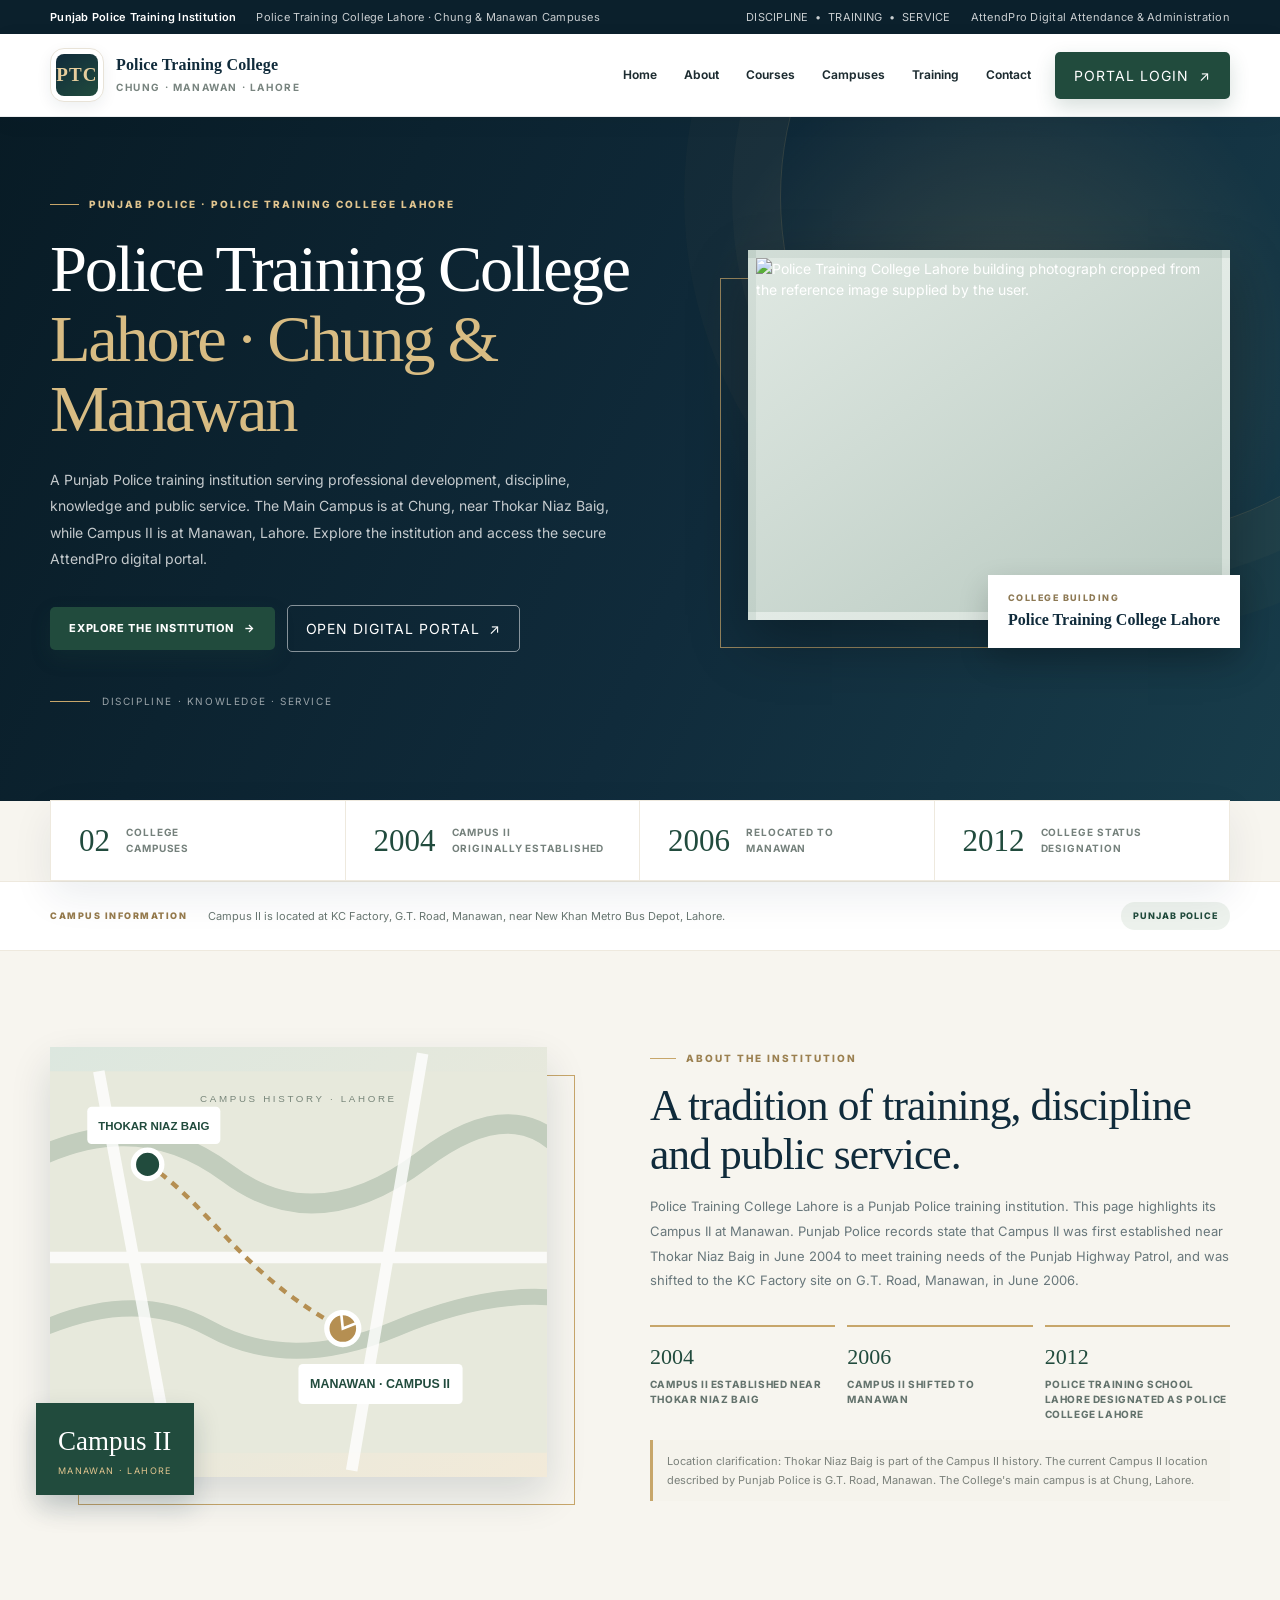
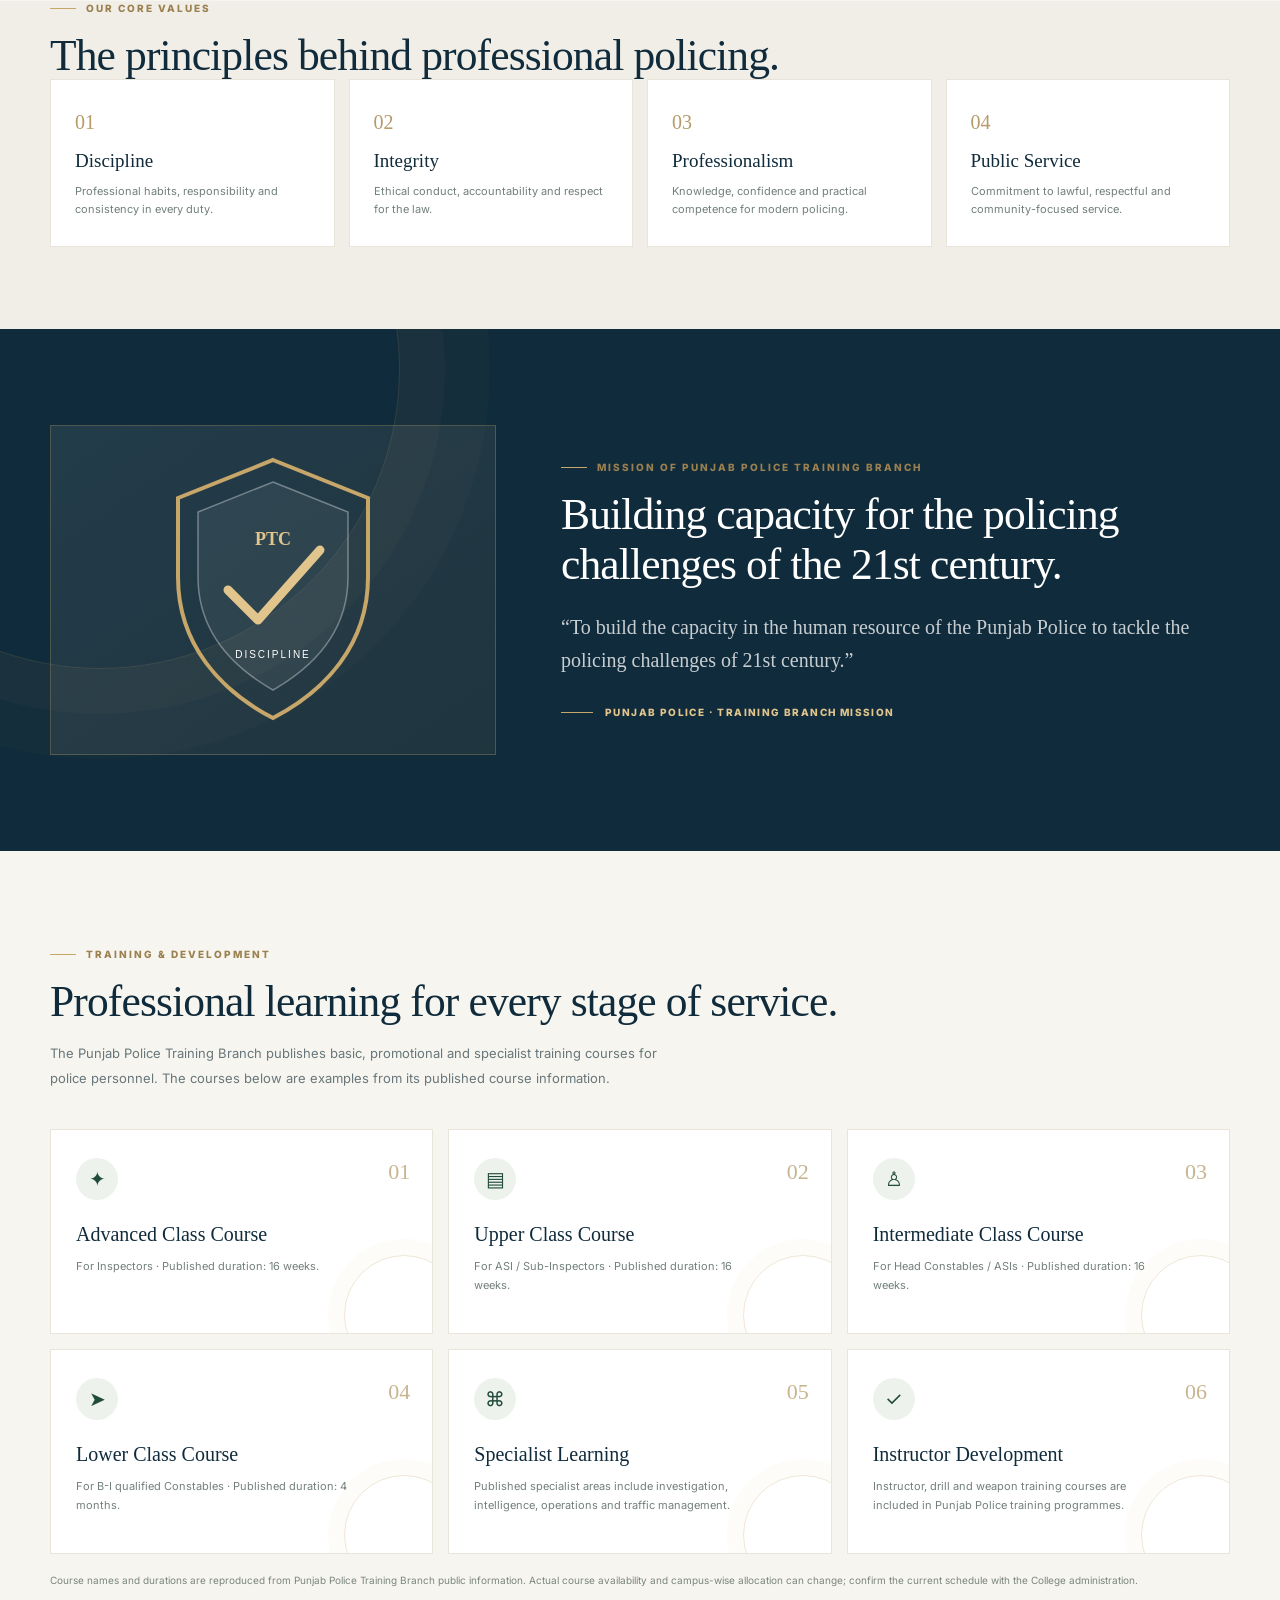
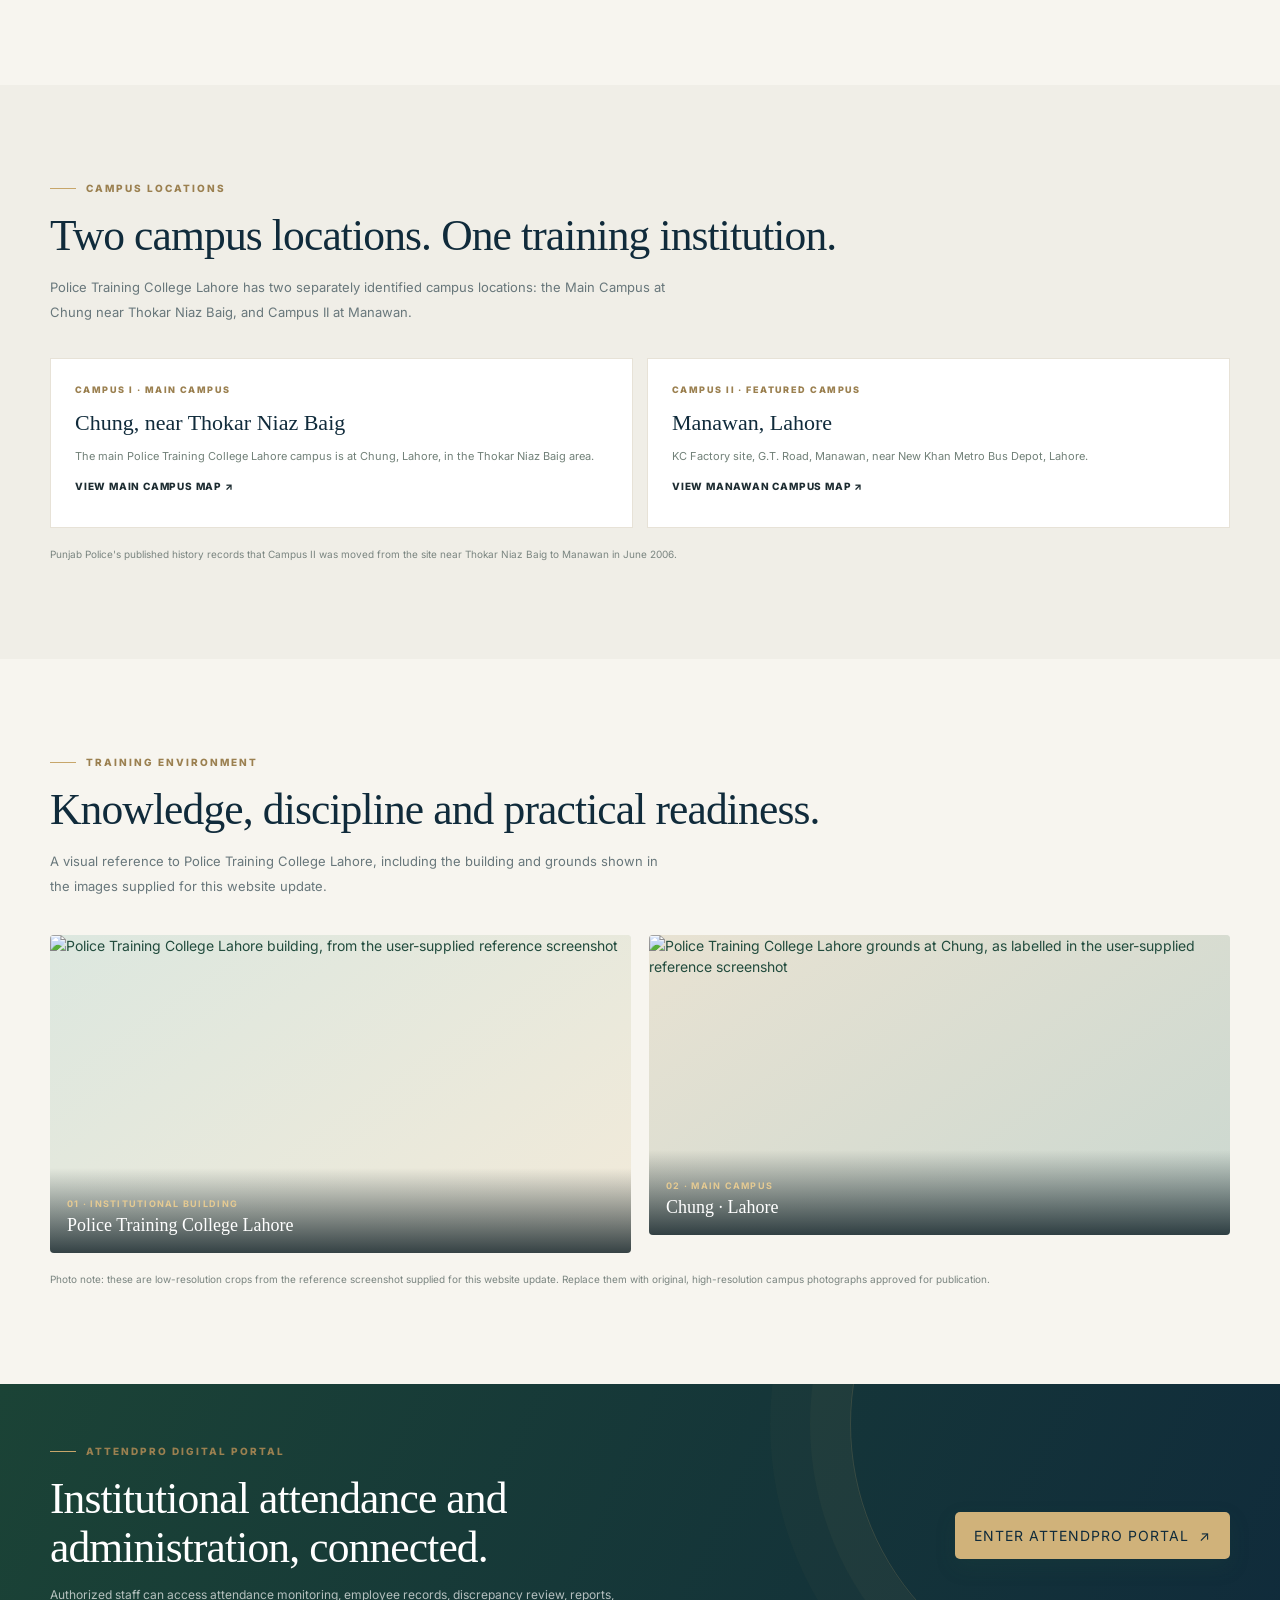
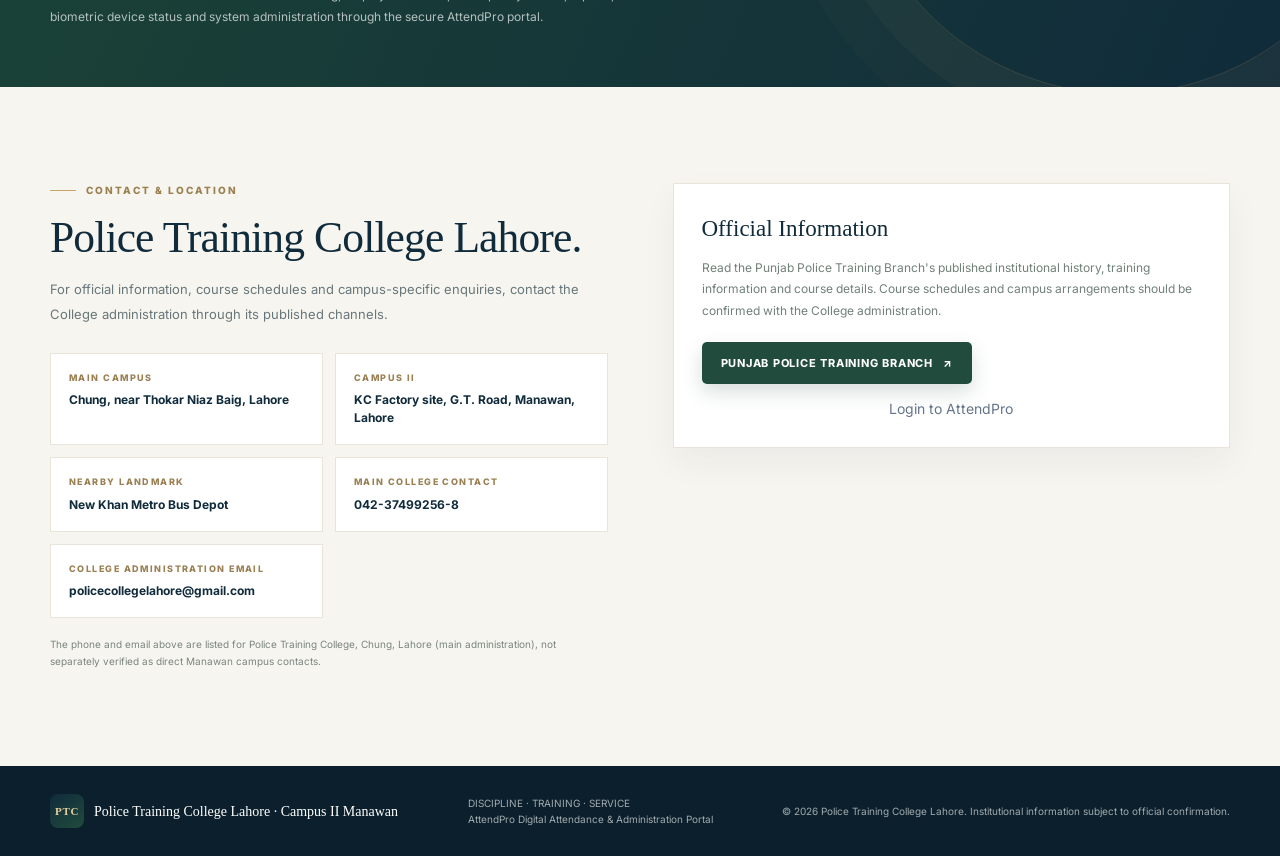
==== static/index.html @ eb98b315 "Update Police Training College Lahore landing page" ====
<!DOCTYPE html>
<html lang="en">
<head>
<meta charset="UTF-8">
<meta name="viewport" content="width=device-width,initial-scale=1">
<meta name="attendpro-build" content="2026-11-23-ptc-lahore-two-campus-user-photos-v2">
<meta name="description" content="Police Training College Lahore — Main Campus at Chung near Thokar Niaz Baig and Campus II at Manawan. Explore the institution and AttendPro digital attendance portal.">
<meta name="theme-color" content="#102b3b">
<meta property="og:title" content="Police Training College Lahore | AttendPro Digital Portal">
<meta property="og:description" content="Police Training College Lahore: Main Campus at Chung near Thokar Niaz Baig and Campus II at Manawan. Discipline, training and service.">
<meta property="og:type" content="website">
<title>Police Training College Lahore | AttendPro Digital Portal</title>
<link href="https://fonts.googleapis.com/css2?family=Inter:wght@400;500;600;700&display=swap" rel="stylesheet">
<style>
*,*::before,*::after{box-sizing:border-box;margin:0;padding:0}
:root{
--navy:#0f1629;--navy2:#1a2440;--navy3:#243058;
--blue:#2563eb;--blue-lt:#eff6ff;--blue-mid:#bfdbfe;
--teal:#0ea5e9;
--green:#10b981;--green-lt:#d1fae5;
--amber:#f59e0b;--amber-lt:#fef3c7;
--red:#ef4444;--red-lt:#fee2e2;
--purple:#8b5cf6;--purple-lt:#ede9fe;
--gray50:#f8f9fc;--gray100:#f1f5f9;--gray200:#e2e8f0;--gray300:#cbd5e1;
--gray500:#64748b;--gray700:#334155;--gray900:#0f172a;
--text:#1e293b;--text2:#64748b;--text3:#94a3b8;
--sidebar-w:240px;--topbar-h:60px;
--radius:8px;--radius-lg:12px;
--shadow:0 1px 3px rgba(0,0,0,.08),0 1px 2px rgba(0,0,0,.04);
--shadow-md:0 4px 12px rgba(0,0,0,.1);
}
body{font-family:'Inter',sans-serif;background:var(--gray50);color:var(--text);font-size:14px;line-height:1.5}
a{text-decoration:none;color:inherit}
button{cursor:pointer;font-family:inherit;font-size:14px}
/* LAYOUT */
.app{display:flex;min-height:100vh}
.sidebar{width:var(--sidebar-w);background:var(--navy);position:fixed;top:0;left:0;bottom:0;display:flex;flex-direction:column;z-index:100;overflow-y:auto;min-width:0;transition:width .16s ease,transform .16s ease}
.main{margin-left:var(--sidebar-w);width:calc(100% - var(--sidebar-w));min-width:0;flex:1;display:flex;flex-direction:column;min-height:100vh;transition:margin-left .16s ease,width .16s ease}
.topbar{height:var(--topbar-h);background:#fff;border-bottom:1px solid var(--gray200);display:flex;align-items:center;padding:0 24px;gap:16px;position:sticky;top:0;z-index:50}
.content{flex:1;padding:24px}
/* SIDEBAR */
.sb-brand{padding:20px 16px 12px;border-bottom:1px solid var(--navy3)}
.sb-brand .logo{display:flex;align-items:center;gap:10px}
.sb-logo-icon{width:36px;height:36px;background:var(--blue);border-radius:8px;display:flex;align-items:center;justify-content:center;font-size:18px;color:#fff;font-weight:700}
.sb-brand-name{color:#fff;font-weight:700;font-size:15px;line-height:1.2}
.sb-brand-sub{color:var(--gray300);font-size:11px;margin-top:2px}
.sb-datetime{padding:10px 16px;border-bottom:1px solid var(--navy3)}
.sb-time{color:#fff;font-size:20px;font-weight:600;letter-spacing:.5px}
.sb-date{color:var(--gray300);font-size:11px;margin-top:2px}
.sb-nav{padding:12px 8px;flex:1}
.sb-section{color:var(--gray500);font-size:10px;font-weight:600;padding:8px 8px 4px;text-transform:uppercase;letter-spacing:.08em}
.nav-item{display:flex;align-items:center;gap:10px;padding:9px 10px;border-radius:6px;color:rgba(255,255,255,.65);cursor:pointer;margin-bottom:1px;transition:background .15s,color .15s;font-size:13px;font-weight:500}
.nav-item:hover{background:var(--navy2);color:#fff}
.nav-item.active{background:var(--blue);color:#fff}
.nav-item .ni{width:18px;height:18px;flex-shrink:0;opacity:.8}
.nav-item.active .ni{opacity:1}
.sb-bottom{padding:12px 16px;border-top:1px solid var(--navy3)}
.sb-user{display:flex;align-items:center;gap:10px;cursor:pointer;padding:8px;border-radius:6px}
.sb-user:hover{background:var(--navy2)}
.avatar{width:32px;height:32px;border-radius:50%;background:var(--blue);display:flex;align-items:center;justify-content:center;color:#fff;font-size:13px;font-weight:600;flex-shrink:0}
.sb-user-info{flex:1;min-width:0}
.sb-user-name{color:#fff;font-size:13px;font-weight:500;white-space:nowrap;overflow:hidden;text-overflow:ellipsis}
.sb-user-role{color:var(--gray300);font-size:11px}
/* TOPBAR */
.demo-badge{background:#fef9c3;border:1px solid #fde68a;color:#92400e;font-size:11px;font-weight:600;padding:3px 10px;border-radius:20px;white-space:nowrap}
.tb-search{flex:1;max-width:320px;position:relative}
.tb-search input{width:100%;padding:7px 12px 7px 34px;border:1px solid var(--gray200);border-radius:6px;font-size:13px;font-family:inherit;color:var(--text);background:var(--gray50)}
.tb-search input:focus{outline:none;border-color:var(--blue)}
.tb-search .si{position:absolute;left:10px;top:50%;transform:translateY(-50%);color:var(--text3)}
.tb-actions{display:flex;align-items:center;gap:8px;margin-left:auto}
.icon-btn{width:36px;height:36px;border:1px solid var(--gray200);border-radius:6px;background:#fff;display:flex;align-items:center;justify-content:center;color:var(--gray500);cursor:pointer;position:relative}
.icon-btn:hover{background:var(--gray50);border-color:var(--gray300)}
.notif-dot{position:absolute;top:6px;right:6px;width:8px;height:8px;background:var(--red);border-radius:50%;border:2px solid #fff}
.tb-avatar{width:36px;height:36px;border-radius:50%;background:var(--blue);display:flex;align-items:center;justify-content:center;color:#fff;font-size:14px;font-weight:600;cursor:pointer}
/* PAGE HEADER */
.page-hdr{margin-bottom:20px}
.page-title{font-size:20px;font-weight:700;color:var(--gray900)}
.page-sub{color:var(--text2);font-size:13px;margin-top:2px}
/* KPI CARDS */
.kpi-grid{display:grid;grid-template-columns:repeat(4,1fr);gap:14px;margin-bottom:20px}
.kpi-card{background:#fff;border:1px solid var(--gray200);border-radius:var(--radius-lg);padding:16px;cursor:pointer;transition:box-shadow .15s}
.kpi-card:hover{box-shadow:var(--shadow-md)}
.kpi-top{display:flex;justify-content:space-between;align-items:center;margin-bottom:10px}
.kpi-label{font-size:12px;font-weight:500;color:var(--text2)}
.kpi-icon{width:32px;height:32px;border-radius:8px;display:flex;align-items:center;justify-content:center;font-size:16px}
.kpi-value{font-size:26px;font-weight:700;color:var(--gray900);line-height:1}
.kpi-sub{font-size:11px;color:var(--text3);margin-top:4px}
.kpi-blue .kpi-icon{background:var(--blue-lt);color:var(--blue)}
.kpi-green .kpi-icon{background:var(--green-lt);color:var(--green)}
.kpi-red .kpi-icon{background:var(--red-lt);color:var(--red)}
.kpi-amber .kpi-icon{background:var(--amber-lt);color:var(--amber)}
.kpi-purple .kpi-icon{background:var(--purple-lt);color:var(--purple)}
/* GRID LAYOUTS */
.grid2{display:grid;grid-template-columns:1fr 1fr;gap:14px;margin-bottom:14px}
.grid3{display:grid;grid-template-columns:2fr 1fr;gap:14px;margin-bottom:14px}
/* CARD */
.card{background:#fff;border:1px solid var(--gray200);border-radius:var(--radius-lg);padding:18px}
.card-hdr{display:flex;justify-content:space-between;align-items:center;margin-bottom:14px}
.card-title{font-size:14px;font-weight:600;color:var(--gray900)}
.card-action{font-size:12px;color:var(--blue);cursor:pointer;font-weight:500}
/* TABLE */
.tbl-wrap{overflow-x:auto}
table{width:100%;border-collapse:collapse}
th{text-align:left;font-size:11px;font-weight:600;color:var(--text2);text-transform:uppercase;letter-spacing:.05em;padding:8px 12px;border-bottom:1px solid var(--gray200);background:var(--gray50);white-space:nowrap;cursor:pointer;user-select:none}
th:hover{background:var(--gray100)}
td{padding:10px 12px;border-bottom:1px solid var(--gray100);color:var(--text);font-size:13px;white-space:nowrap}
tr:last-child td{border-bottom:none}
tr:hover td{background:var(--gray50)}
/* BADGES */
.badge{display:inline-flex;align-items:center;padding:3px 8px;border-radius:20px;font-size:11px;font-weight:600;white-space:nowrap}
.b-green{background:var(--green-lt);color:#065f46}
.b-red{background:var(--red-lt);color:#991b1b}
.b-amber{background:var(--amber-lt);color:#92400e}
.b-purple{background:var(--purple-lt);color:#5b21b6}
.b-blue{background:var(--blue-lt);color:#1d4ed8}
.b-gray{background:var(--gray100);color:var(--gray700)}
/* INITIALS AVATAR */
.emp-av{width:30px;height:30px;border-radius:50%;display:flex;align-items:center;justify-content:center;font-size:11px;font-weight:700;color:#fff;flex-shrink:0}
/* FILTERS BAR */
.filters{display:flex;gap:8px;flex-wrap:wrap;margin-bottom:14px;align-items:center}
.f-input{padding:7px 11px;border:1px solid var(--gray200);border-radius:6px;font-size:13px;font-family:inherit;background:#fff;color:var(--text)}
.f-input:focus{outline:none;border-color:var(--blue)}
.btn{padding:7px 14px;border-radius:6px;font-size:13px;font-weight:500;border:none;display:inline-flex;align-items:center;gap:6px;cursor:pointer;transition:background .15s}
.btn-primary{background:var(--blue);color:#fff}
.btn-primary:hover{background:#1d4ed8}
.btn-outline{background:#fff;color:var(--text);border:1px solid var(--gray200)}
.btn-outline:hover{background:var(--gray50)}
.btn-sm{padding:5px 10px;font-size:12px}
.btn-red{background:var(--red-lt);color:var(--red);border:none}
.btn-green{background:var(--green-lt);color:var(--green);border:none}
/* PAGINATION */
.pagination{display:flex;align-items:center;justify-content:space-between;padding:12px 0 0;color:var(--text2);font-size:13px}
.pg-btns{display:flex;gap:4px}
.pg-btn{width:30px;height:30px;border:1px solid var(--gray200);border-radius:5px;background:#fff;font-size:13px;display:flex;align-items:center;justify-content:center;cursor:pointer;color:var(--text)}
.pg-btn:hover{background:var(--gray50)}
.pg-btn.active{background:var(--blue);color:#fff;border-color:var(--blue)}
/* CHARTS */
.chart-bars{display:flex;align-items:flex-end;gap:8px;height:120px;padding-bottom:24px;position:relative}
.bar-col{display:flex;flex-direction:column;align-items:center;gap:4px;flex:1}
.bar{border-radius:4px 4px 0 0;width:100%;min-height:4px;transition:opacity .2s}
.bar:hover{opacity:.8}
.bar-label{font-size:10px;color:var(--text2);margin-top:4px;white-space:nowrap}
.bar-val{font-size:10px;font-weight:600;color:var(--text)}
.donut-wrap{display:flex;align-items:center;gap:20px}
.donut-legend{display:flex;flex-direction:column;gap:8px}
.legend-item{display:flex;align-items:center;gap:8px;font-size:12px}
.legend-dot{width:10px;height:10px;border-radius:50%;flex-shrink:0}
.legend-pct{font-weight:600;margin-left:auto;min-width:32px;text-align:right}
/* MODAL */
.modal-overlay{position:fixed;inset:0;background:rgba(15,22,41,.5);z-index:200;display:none;align-items:center;justify-content:center}
.modal-overlay.open{display:flex}
.modal{background:#fff;border-radius:var(--radius-lg);width:520px;max-width:96vw;max-height:90vh;overflow-y:auto;box-shadow:0 20px 60px rgba(0,0,0,.2)}
.modal-hdr{padding:18px 20px;border-bottom:1px solid var(--gray200);display:flex;justify-content:space-between;align-items:center}
.modal-body{padding:20px}
.modal-title{font-size:16px;font-weight:700}
.close-btn{background:none;border:none;font-size:20px;color:var(--text2);cursor:pointer;line-height:1}
/* DETAIL ROWS */
.detail-row{display:flex;border-bottom:1px solid var(--gray100);padding:10px 0}
.detail-row:last-child{border-bottom:none}
.detail-label{width:140px;font-size:12px;color:var(--text2);font-weight:500;flex-shrink:0}
.detail-val{font-size:13px;color:var(--text);font-weight:500}
/* SCREEN */
.screen{display:none}
.screen.active{display:block}
/* DEVICE */
.device-card{background:var(--navy);border-radius:var(--radius-lg);padding:24px;color:#fff;display:flex;align-items:center;gap:20px;margin-bottom:20px}
.device-icon{font-size:48px}
.device-info{flex:1}
.device-name{font-size:18px;font-weight:700}
.device-model{color:var(--gray300);font-size:13px;margin-top:2px}
.status-dot{display:inline-flex;align-items:center;gap:6px;padding:4px 10px;border-radius:20px;font-size:12px;font-weight:600;background:rgba(239,68,68,.2);color:#fca5a5}
.status-pending{background:rgba(245,158,11,.2);color:#fcd34d}
.metric-row{display:grid;grid-template-columns:repeat(3,1fr);gap:12px;margin-bottom:20px}
.metric-box{background:#fff;border:1px solid var(--gray200);border-radius:var(--radius);padding:14px;text-align:center}
.metric-val{font-size:22px;font-weight:700;color:var(--gray900)}
.metric-lbl{font-size:11px;color:var(--text2);margin-top:2px}
/* SETTINGS */
.settings-grid{display:grid;grid-template-columns:220px 1fr;gap:20px}
.settings-nav{background:#fff;border:1px solid var(--gray200);border-radius:var(--radius-lg);padding:8px;height:fit-content}
.s-nav-item{padding:8px 12px;border-radius:6px;cursor:pointer;font-size:13px;font-weight:500;color:var(--text2)}
.s-nav-item:hover,.s-nav-item.active{background:var(--blue-lt);color:var(--blue)}
.form-group{margin-bottom:16px}
.form-label{font-size:12px;font-weight:600;color:var(--gray700);margin-bottom:5px;display:block}
.form-input{width:100%;padding:8px 12px;border:1px solid var(--gray200);border-radius:6px;font-size:14px;font-family:inherit;color:var(--text)}
.form-input:focus{outline:none;border-color:var(--blue)}
/* LEAVE */
.leave-tabs{display:flex;gap:0;border-bottom:1px solid var(--gray200);margin-bottom:16px}
.l-tab{padding:10px 20px;font-size:13px;font-weight:500;color:var(--text2);cursor:pointer;border-bottom:2px solid transparent;margin-bottom:-1px}
.l-tab.active{color:var(--blue);border-color:var(--blue)}
/* PRINT */
@media print{
  .sidebar,.topbar,.filters,.pagination,.no-print{display:none!important}
  .main{margin-left:0}
  .content{padding:0}
  .screen{display:block!important}
  .print-only{display:block!important}
  body{font-size:12px}
  .card{border:1px solid #ddd;box-shadow:none}
}
.print-only{display:none}
/* RESPONSIVE */
@media(max-width:1100px){.kpi-grid{grid-template-columns:repeat(4,1fr)}}
@media(max-width:900px){.kpi-grid{grid-template-columns:repeat(2,1fr)}.grid2,.grid3{grid-template-columns:1fr}}

/* Dark mode extension — original AttendPro layout remains unchanged. */
body.dark-mode{background:#0b1120;color:#e5e7eb;--gray50:#0b1120;--gray100:#172033;--gray200:#293449;--gray300:#94a3b8;--gray500:#94a3b8;--gray700:#cbd5e1;--gray900:#f8fafc;--text:#e5e7eb;--text2:#a7b0c0;--text3:#718096;--blue-lt:#172554;--green-lt:#064e3b;--amber-lt:#78350f;--red-lt:#7f1d1d;--purple-lt:#4c1d95;--gray50:#0b1120;--gray100:#172033;--gray200:#293449}
body.dark-mode .topbar,body.dark-mode .card,body.dark-mode .kpi-card,body.dark-mode .metric-box,body.dark-mode .settings-nav,body.dark-mode .modal,body.dark-mode .btn-outline,body.dark-mode .icon-btn,body.dark-mode .f-input,body.dark-mode .form-input{background:#111827;color:#e5e7eb;border-color:#293449}
body.dark-mode .topbar{border-bottom-color:#293449}
body.dark-mode .page-title,body.dark-mode .kpi-value,body.dark-mode .card-title,body.dark-mode .modal-title,body.dark-mode .metric-val{color:#f8fafc}
body.dark-mode th{background:#172033;color:#cbd5e1;border-bottom-color:#293449}
body.dark-mode td{color:#e5e7eb;border-bottom-color:#202b3c}
body.dark-mode tr:hover td,body.dark-mode th:hover,body.dark-mode .btn-outline:hover,body.dark-mode .icon-btn:hover{background:#1b2638}
body.dark-mode .detail-row,body.dark-mode .modal-hdr{border-color:#293449}
body.dark-mode .tb-search input{background:#0b1120;color:#e5e7eb;border-color:#293449}
body.dark-mode .s-nav-item:hover,body.dark-mode .s-nav-item.active{background:#172554;color:#93c5fd}
body.dark-mode .form-label{color:#cbd5e1}
body.dark-mode .badge.b-green{background:#064e3b;color:#a7f3d0}
body.dark-mode .badge.b-red{background:#7f1d1d;color:#fecaca}
body.dark-mode .badge.b-amber{background:#78350f;color:#fde68a}
body.dark-mode .badge.b-purple{background:#4c1d95;color:#ddd6fe}
body.dark-mode .badge.b-blue{background:#1e3a8a;color:#bfdbfe}
body.dark-mode .badge.b-gray{background:#293449;color:#e2e8f0}
.theme-btn{font-size:16px}
.access-help{font-size:12px;color:var(--text2);line-height:1.6;margin-top:8px}
.access-actions{display:flex;gap:8px;flex-wrap:wrap;margin-top:12px}
.access-status{display:inline-flex;align-items:center;gap:7px;font-size:12px;font-weight:600;padding:5px 10px;border-radius:18px;background:var(--gray100);color:var(--text2)}


/* Resizable blue sidebar + stretchable white workspace. Existing design/colors are preserved. */
.sidebar{transition:width .16s ease,transform .16s ease}
.main{transition:margin-left .16s ease,width .16s ease}
.sidebar-collapsed .sidebar{width:72px}
.sidebar-collapsed .main{margin-left:72px;width:calc(100% - 72px)}
.sidebar-resizer{position:fixed;top:0;bottom:0;left:calc(var(--sidebar-w) - 3px);width:6px;z-index:150;cursor:col-resize;touch-action:none;background:transparent;transition:left .16s ease}
.sidebar-resizer::after{content:"";position:absolute;top:0;bottom:0;left:2px;width:2px;background:transparent;transition:background .12s ease}
.sidebar-resizer:hover::after,.sidebar-resizer.dragging::after{background:var(--blue)}
body.is-resizing,body.is-resizing *{cursor:col-resize!important;user-select:none!important}
body.is-resizing .sidebar,body.is-resizing .main,body.is-resizing .sidebar-resizer{transition:none!important}
body.sidebar-hidden .sidebar{width:0!important;min-width:0!important;transform:translateX(-100%);overflow:hidden;border:0}
body.sidebar-hidden .main{margin-left:0!important;width:100%!important}
body.sidebar-hidden .sidebar-resizer{display:none}
.workspace-toggle{font-size:18px;flex:0 0 36px}

.sidebar-collapsed .sb-brand{padding:18px 10px}
.sidebar-collapsed .sb-brand>div .sb-brand-name,.sidebar-collapsed .sb-brand-sub,.sidebar-collapsed .sb-time,.sidebar-collapsed .sb-date,.sidebar-collapsed .sb-section,.sidebar-collapsed .nav-item .nav-label,.sidebar-collapsed .sb-user-info{display:none!important}
.sidebar-collapsed .sb-brand .logo{justify-content:center}
.sidebar-collapsed .sb-logo-icon{margin:auto}
.sidebar-collapsed .nav-item{justify-content:center;padding:11px 5px;gap:0;font-size:0}
.sidebar-collapsed .nav-item .ni{width:19px;height:19px}
.sidebar-collapsed .sb-datetime{padding:8px 4px}
.sidebar-collapsed .device-nav-item{font-size:0!important}
.sidebar-collapsed .device-nav-item .device-nav-dot{margin:0}
.device-nav-list{padding:0 8px 8px}
.device-nav-item{font-size:12px!important;overflow:hidden;white-space:nowrap;text-overflow:ellipsis}
.device-nav-dot{width:7px;height:7px;border-radius:50%;background:#94a3b8;display:inline-block;flex:0 0 7px}
.device-nav-item[data-status="online"] .device-nav-dot{background:#10b981}
.device-nav-item[data-status="error"] .device-nav-dot,.device-nav-item[data-status="missing_file"] .device-nav-dot{background:#ef4444}
.device-nav-item.active{background:var(--blue);color:#fff}
#dashboardDevices{display:grid;grid-template-columns:repeat(3,minmax(220px,1fr));gap:14px;margin:0 0 20px}
.device-mini-card{background:var(--navy);border-radius:var(--radius-lg);padding:14px 16px;color:#fff;display:flex;align-items:center;gap:12px;min-width:0}
.device-mini-icon{font-size:26px;flex:0 0 auto}
.device-mini-info{flex:1;min-width:0}
.device-mini-name{font-size:13px;font-weight:700;overflow:hidden;text-overflow:ellipsis;white-space:nowrap}
.device-mini-model{font-size:11px;color:#cbd5e1;overflow:hidden;text-overflow:ellipsis;white-space:nowrap;margin-top:2px}
.device-mini-state{font-size:11px;display:inline-flex;align-items:center;gap:6px;margin-top:6px;color:#fcd34d}
.device-mini-state.online{color:#6ee7b7}
.device-mini-actions{display:flex;flex-direction:column;gap:5px}
.device-mini-actions button{font-size:11px;padding:5px 7px;border-radius:5px;background:rgba(255,255,255,.1);border:1px solid rgba(255,255,255,.18);color:#fff;white-space:nowrap}
.device-list-grid{display:grid;grid-template-columns:repeat(2,minmax(0,1fr));gap:12px}
.device-list-item{border:1px solid var(--gray200);border-radius:10px;padding:14px;background:var(--gray50)}
.device-list-item.selected{border-color:var(--blue);box-shadow:0 0 0 1px var(--blue)}
.device-list-head{display:flex;justify-content:space-between;align-items:flex-start;gap:10px}
.device-list-title{font-weight:700;font-size:14px}
.device-list-sub{font-size:12px;color:var(--text2);margin-top:4px;overflow-wrap:anywhere}
.device-list-actions{display:flex;gap:6px;flex-wrap:wrap;margin-top:12px}
.device-info-btn{border:1px solid var(--gray200);background:#fff;color:var(--text2);border-radius:50%;width:25px;height:25px;display:inline-flex;align-items:center;justify-content:center;font-weight:700}
.sidebar-toggle{font-size:17px;flex:0 0 36px}
.record-name-btn{border:0;background:transparent;color:var(--blue);padding:0;font-weight:600;text-align:left}
.record-detail-row td{background:var(--gray50)!important;white-space:normal}
.record-detail-box{padding:12px;border:1px solid var(--gray200);border-radius:8px;background:var(--gray50)}
.role-card-grid{display:grid;grid-template-columns:repeat(3,minmax(0,1fr));gap:12px;margin-bottom:16px}
.role-card{border:1px solid var(--gray200);border-radius:10px;padding:14px;background:var(--gray50)}
.role-card h3{font-size:14px;margin-bottom:6px}
.role-card p{font-size:12px;color:var(--text2);line-height:1.55}
.user-form-grid{display:grid;grid-template-columns:repeat(4,minmax(0,1fr));gap:10px;align-items:end}
.role-hidden{display:none!important}
.login-overlay{position:fixed;inset:0;background:rgba(15,22,41,.72);z-index:1000;display:none;align-items:center;justify-content:center;padding:18px}
.login-overlay.open{display:flex}
.login-card{background:#fff;color:#1e293b;width:420px;max-width:96vw;border-radius:14px;padding:26px;box-shadow:0 25px 80px rgba(0,0,0,.3)}
.login-card h2{font-size:21px;margin-bottom:5px}
.login-card p{font-size:13px;color:#64748b;margin-bottom:18px}
.login-card .form-input{margin-bottom:12px}
.login-error{display:none;background:#fee2e2;color:#991b1b;padding:8px 10px;border-radius:6px;font-size:12px;margin-bottom:10px}
@media(max-width:1100px){#dashboardDevices{grid-template-columns:repeat(2,minmax(0,1fr))}.device-list-grid{grid-template-columns:1fr}.user-form-grid{grid-template-columns:repeat(2,minmax(0,1fr))}}
@media(max-width:700px){#dashboardDevices{grid-template-columns:1fr}.role-card-grid{grid-template-columns:1fr}.user-form-grid{grid-template-columns:1fr}body:not(.sidebar-hidden){--sidebar-w:72px!important}.sb-brand>div .sb-brand-name,.sb-brand-sub,.sb-time,.sb-date,.sb-section,.nav-item .nav-label,.sb-user-info{display:none!important}.nav-item{justify-content:center;padding:11px 5px;gap:0;font-size:0}.device-nav-item{font-size:0!important}}


/* A–Z employee directory and in-row profile. Other AttendPro screens unchanged. */
#screen-dashboard .donut-wrap{min-height:235px;gap:24px;align-items:center;justify-content:center;flex-wrap:wrap}
#screen-dashboard .donut-wrap svg{width:230px;height:230px;max-width:100%;flex:0 0 auto}
#screen-dashboard .donut-legend{gap:13px;min-width:165px}
#screen-dashboard .legend-item{font-size:13px;gap:10px}
#screen-dashboard .legend-pct{font-size:14px}
#screen-dashboard .grid3>.card:first-child{min-height:300px}
#screen-employees th.emp-sort-col{cursor:pointer;transition:color .12s}
#screen-employees th.emp-sort-col:hover{color:var(--blue)}
#screen-employees .emp-name-trigger{border:0;background:transparent;color:var(--blue);font-size:13px;font-weight:650;cursor:pointer;text-align:left}
#screen-employees .emp-name-trigger:hover{text-decoration:underline}
#screen-employees .emp-profile-row>td{white-space:normal!important;background:var(--gray50)!important;padding:14px 16px 18px}
#screen-employees .emp-profile-box{padding:16px;border:1px solid var(--gray200);background:var(--gray50);border-radius:10px}
#screen-employees .emp-profile-top{display:flex;align-items:center;justify-content:space-between;gap:15px;flex-wrap:wrap;margin-bottom:14px}
#screen-employees .emp-profile-title{font-size:15px;font-weight:700;color:var(--text)}
#screen-employees .emp-profile-meta{font-size:12px;color:var(--text2);margin-top:3px}
#screen-employees .emp-profile-fields{display:grid;grid-template-columns:repeat(3,minmax(0,1fr));gap:10px}
#screen-employees .emp-profile-field{border:1px solid var(--gray200);border-radius:7px;background:var(--gray100);padding:9px 11px;overflow-wrap:anywhere}
#screen-employees .emp-profile-field label{display:block;font-size:10px;letter-spacing:.04em;text-transform:uppercase;color:var(--text2);margin-bottom:2px}
#screen-employees .emp-profile-field strong{font-size:12px;font-weight:600;color:var(--text)}
#screen-employees .emp-profile-history{margin-top:14px;border-top:1px solid var(--gray200);padding-top:14px}
#screen-employees .emp-profile-history h4{font-size:13px;font-weight:650;margin-bottom:9px}
#screen-employees .emp-profile-history th{background:var(--gray100)}
#screen-employees .emp-profile-history td{background:transparent!important}
body.dark-mode #screen-employees .emp-profile-box{background:#111827}
body.dark-mode #screen-employees .emp-profile-field{background:#172033}
@media(max-width:1100px){#screen-dashboard .donut-wrap svg{width:190px;height:190px}#screen-dashboard .donut-wrap{gap:12px}}
@media(max-width:650px){#screen-employees .emp-profile-fields{grid-template-columns:repeat(2,minmax(0,1fr))}#screen-dashboard .donut-wrap svg{width:200px;height:200px}}

/* Name-only A–Z directory: profile fields appear ONLY in the expanded row. */
#screen-employees .employee-name-list{width:100%;table-layout:fixed}
#screen-employees .employee-name-list th{padding:13px 16px}
#screen-employees .employee-name-list td{padding:10px 16px}
#screen-employees .employee-name-list td.emp-profile-td{padding:12px 16px 18px}
#screen-employees .emp-name-trigger{width:100%;display:flex;align-items:center;gap:12px;padding:7px 2px;min-height:38px;color:var(--blue);font-size:14px;text-align:left}
#screen-employees .emp-name-trigger .emp-name-text{flex:1;min-width:0;font-weight:650}
#screen-employees .emp-name-trigger .emp-expand-chevron{font-size:15px;background:var(--gray100);border:1px solid var(--gray200);border-radius:6px;padding:2px 9px;color:var(--text2);font-weight:500}
#screen-employees .emp-name-trigger[aria-expanded="true"] .emp-expand-chevron{background:var(--blue-lt);color:var(--blue)}
#screen-employees .emp-directory-note{font-size:12px;color:var(--text2);padding:0 16px 12px}
#screen-employees .emp-no-results{white-space:normal!important;text-align:center;padding:32px 12px!important;color:var(--text2)}
#screen-employees .emp-no-results .btn{margin-top:10px}
#screen-employees .emp-profile-row>td{white-space:normal!important}
@media(max-width:700px){#screen-employees .emp-name-trigger{font-size:13px}#screen-employees .emp-profile-fields{grid-template-columns:repeat(1,minmax(0,1fr))}}

/* Redis & Scheduler Monitor — isolated additions using the existing AttendPro design system. */
.redis-detail-grid{display:grid;grid-template-columns:repeat(2,minmax(0,1fr));gap:12px}
.redis-detail-grid>div{min-width:0;padding:9px 10px;border:1px solid var(--gray200);border-radius:8px;background:var(--gray50)}
.redis-detail-grid span{display:block;color:var(--text2);font-size:11px;margin-bottom:3px}
.redis-detail-grid strong{display:block;color:var(--text);font-size:13px;font-weight:650;overflow-wrap:anywhere}
.redis-error{margin-top:12px;padding:9px 11px;border-radius:7px;background:var(--red-lt);color:#991b1b;font-size:12px;overflow-wrap:anywhere}
#screen-redis .kpi-card{cursor:default}
#screen-redis .kpi-card:hover{box-shadow:none}
#screen-redis .redis-preview-cell{max-width:280px;overflow:hidden;text-overflow:ellipsis}
body.dark-mode .redis-detail-grid>div{background:#172033;border-color:#293449}
body.dark-mode .redis-detail-grid strong{color:#f8fafc}
body.dark-mode .redis-error{background:#7f1d1d;color:#fecaca}
@media(max-width:850px){#screen-redis .kpi-grid{grid-template-columns:repeat(2,minmax(0,1fr))}}
@media(max-width:600px){#screen-redis .redis-detail-grid{grid-template-columns:1fr}#screen-redis .kpi-grid{grid-template-columns:1fr 1fr}}

/* Discrepancy cards reuse the original AttendPro palette. */
#screen-discrepancies .discrepancy-kpis{margin-bottom:14px}
#screen-discrepancies .discrepancy-kpis .kpi-card{cursor:default}
#screen-discrepancies .disc-enrollment summary{color:var(--text)}
#screen-discrepancies .disc-enrollment .filters{margin-top:14px}
#screen-employees .employee-directory-table{width:100%;table-layout:auto}
#screen-employees .employee-directory-table td{white-space:nowrap}
#screen-employees .employee-directory-table .emp-display-name{color:var(--blue);font-weight:650;border:0;background:none;padding:0;cursor:pointer;font-size:inherit}
#screen-employees .employee-directory-table .emp-display-name:hover{text-decoration:underline}
@media(max-width:750px){#screen-discrepancies .discrepancy-kpis{grid-template-columns:repeat(2,minmax(0,1fr))}}

/* AttendPro UI patch: professional, English-only notices */
#apToastStack{position:fixed;right:18px;bottom:18px;z-index:3000;display:flex;flex-direction:column;gap:9px;width:min(390px,calc(100vw - 30px));pointer-events:none}
.ap-toast{pointer-events:auto;display:flex;gap:12px;align-items:flex-start;padding:13px 13px 13px 15px;border-radius:10px;background:#fff;color:#18243b;border:1px solid #dbe4ef;box-shadow:0 15px 38px #0f172a30;font-size:13px;max-height:280px;overflow:auto;border-left:4px solid #2563eb}
.ap-toast.error{border-left-color:#ef4444}.ap-toast.warning{border-left-color:#f59e0b}.ap-toast.success{border-left-color:#10b981}
.ap-toast-copy{flex:1;white-space:pre-wrap;overflow-wrap:anywhere}.ap-toast-close{border:0;background:none;color:#64748b;font-weight:700;font-size:17px}
#apNotifPanel{display:none;position:fixed;top:72px;right:20px;z-index:1900;width:min(365px,calc(100vw - 30px));max-height:410px;overflow:auto;background:var(--card-bg,#fff);color:var(--text);border:1px solid var(--gray200);border-radius:12px;box-shadow:0 18px 45px #0f172a30}
#apNotifPanel.open{display:block}.ap-notif-head{padding:14px 16px;display:flex;justify-content:space-between;align-items:center;border-bottom:1px solid var(--gray200)}.ap-notif-item{padding:13px 16px;border-bottom:1px solid var(--gray100);font-size:13px}.ap-notif-item small{display:block;color:var(--text2);margin-top:4px}
#apActionDialog{display:none;position:fixed;inset:0;background:#0f172a90;z-index:2500;align-items:center;justify-content:center;padding:20px}
#apActionDialog.open{display:flex}#apActionDialog .ap-dialog-box{background:#fff;color:#18243b;box-shadow:0 16px 38px #0002;padding:23px;border-radius:12px;width:min(460px,100%)}
#apActionDialog input{width:100%;margin-top:12px;padding:10px;border:1px solid #cbd5e1;border-radius:7px}
#apActionDialog .ap-dialog-actions{margin-top:19px;display:flex;justify-content:flex-end;gap:10px}
.ap-profile-input{width:100%;padding:9px;border:1px solid #cbd5e1;border-radius:7px;background:#fff;color:#18243b}
.dark-mode #apNotifPanel{background:#161f35;color:#f8fafc;border-color:#334155}
#deptSummaryScroll{max-height:340px;overflow:auto;overscroll-behavior:contain}#deptSummaryScroll thead th{position:sticky;top:0;z-index:1}


/* ── PUBLIC INSTITUTION LANDING PAGE (separate from the existing AttendPro app) ── */
:root{--aplp-navy:#102b3b;--aplp-navy2:#183d4b;--aplp-green:#214b3d;--aplp-green2:#2f6652;--aplp-gold:#c7a66a;--aplp-cream:#f7f5ef;--aplp-ink:#1d2c31;--aplp-muted:#68777b;--aplp-line:#e6e3da}
body.aplp-landing-mode{background:var(--aplp-cream);color:var(--aplp-ink)}
body.aplp-landing-mode .app{display:none!important}
body.aplp-landing-mode .login-overlay.open{display:none!important}
#apPublicLanding{display:none;min-height:100vh;background:var(--aplp-cream);color:var(--aplp-ink);font-family:Inter,Arial,sans-serif;overflow:hidden}
body.aplp-landing-mode #apPublicLanding{display:block}
#apPublicLanding *{box-sizing:border-box}
#apPublicLanding a{color:inherit;text-decoration:none}
#apPublicLanding button{font:inherit}
.aplp-container{width:min(1180px,calc(100% - 44px));margin:0 auto}
.aplp-utility{background:#0b202c;color:rgba(255,255,255,.78);font-size:11px;letter-spacing:.025em}
.aplp-utility-inner{min-height:34px;display:flex;align-items:center;justify-content:space-between;gap:18px}
.aplp-utility-left,.aplp-utility-right{display:flex;align-items:center;gap:20px;flex-wrap:wrap}
.aplp-utility strong{color:#fff;font-weight:600}
.aplp-header{position:sticky;top:0;z-index:800;background:rgba(255,255,255,.97);backdrop-filter:blur(14px);border-bottom:1px solid rgba(16,43,59,.08);box-shadow:0 5px 22px rgba(10,30,40,.045)}
.aplp-header-inner{height:82px;display:flex;align-items:center;justify-content:space-between;gap:24px}
.aplp-brand{display:flex;align-items:center;gap:12px;min-width:250px}
.aplp-brand-mark{width:54px;height:54px;display:flex;align-items:center;justify-content:center;background:#fff;border:1px solid #e8e3d8;border-radius:14px;padding:5px;box-shadow:0 5px 15px rgba(16,43,59,.07);flex-shrink:0}
.aplp-brand-mark img{width:100%;height:100%;object-fit:contain}
.aplp-brand-copy strong{display:block;font-family:Georgia,'Times New Roman',serif;font-size:16px;line-height:1.2;color:var(--aplp-navy);font-weight:700;letter-spacing:.01em}
.aplp-brand-copy span{display:block;font-size:10px;color:#78847f;letter-spacing:.16em;text-transform:uppercase;margin-top:5px;font-weight:700}
.aplp-nav{display:flex;align-items:center;gap:27px;margin-left:auto}
.aplp-nav a{font-size:12px;font-weight:650;color:#44545a;transition:color .2s;position:relative;padding:9px 0}
.aplp-nav a:after{content:'';position:absolute;left:0;bottom:2px;width:0;height:2px;background:var(--aplp-gold);transition:width .2s}
.aplp-nav a:hover{color:var(--aplp-green)}
.aplp-nav a:hover:after{width:100%}
.aplp-header-actions{display:flex;align-items:center;gap:10px}
.aplp-login-btn,.aplp-btn-primary{display:inline-flex;align-items:center;justify-content:center;gap:10px;border:0;border-radius:5px;background:var(--aplp-green);color:#fff!important;padding:13px 19px;font-size:11px;font-weight:750;letter-spacing:.07em;text-transform:uppercase;box-shadow:0 8px 20px rgba(33,75,61,.18);transition:transform .2s,background .2s,box-shadow .2s;cursor:pointer}
.aplp-login-btn:hover,.aplp-btn-primary:hover{background:#163b2f;transform:translateY(-2px);box-shadow:0 12px 24px rgba(33,75,61,.24)}
.aplp-btn-outline{display:inline-flex;align-items:center;justify-content:center;gap:9px;border:1px solid rgba(255,255,255,.5);border-radius:5px;background:transparent;color:#fff!important;padding:12px 18px;font-size:11px;font-weight:750;letter-spacing:.07em;text-transform:uppercase;transition:background .2s,border .2s;cursor:pointer}
.aplp-btn-outline:hover{background:rgba(255,255,255,.12);border-color:#fff}
.aplp-menu-toggle{display:none;width:42px;height:42px;border:1px solid var(--aplp-line);border-radius:5px;background:#fff;color:var(--aplp-navy);font-size:20px;cursor:pointer}
.aplp-hero{position:relative;background:var(--aplp-navy);color:#fff;isolation:isolate;overflow:hidden}
.aplp-hero:before{content:'';position:absolute;inset:0;z-index:-2;background:radial-gradient(circle at 78% 34%,rgba(199,166,106,.20),transparent 27%),linear-gradient(115deg,#081b25 0%,#102b3b 56%,#183d4b 100%);transform:scale(1.02)}
.aplp-hero:after{content:'';position:absolute;z-index:-1;right:-180px;top:-260px;width:680px;height:680px;border:1px solid rgba(199,166,106,.18);border-radius:50%;box-shadow:0 0 0 48px rgba(199,166,106,.035),0 0 0 96px rgba(199,166,106,.025)}
.aplp-hero-inner{display:grid;grid-template-columns:1.08fr .92fr;gap:55px;align-items:center;min-height:570px;padding-top:72px;padding-bottom:92px}
.aplp-eyebrow{display:inline-flex;align-items:center;gap:10px;color:#e1c58f;font-size:10px;font-weight:800;letter-spacing:.2em;text-transform:uppercase;margin-bottom:22px}
.aplp-eyebrow:before{content:'';width:29px;height:1px;background:var(--aplp-gold)}
.aplp-hero h1{font-family:Georgia,'Times New Roman',serif;font-size:clamp(42px,5.2vw,68px);font-weight:500;line-height:1.05;letter-spacing:-.035em;max-width:650px}
.aplp-hero h1 em{font-style:normal;color:#d8bc83;display:block}
.aplp-hero-copy{max-width:565px;color:rgba(255,255,255,.76);font-size:14px;line-height:1.9;margin-top:23px}
.aplp-hero-actions{display:flex;align-items:center;gap:12px;flex-wrap:wrap;margin-top:32px}
.aplp-hero-note{display:flex;align-items:center;gap:12px;margin-top:42px;color:rgba(255,255,255,.58);font-size:10px;letter-spacing:.16em;text-transform:uppercase}
.aplp-hero-note:before{content:'';width:40px;height:1px;background:var(--aplp-gold)}
.aplp-hero-visual{position:relative;max-width:510px;margin-left:auto;width:100%;padding:0 0 28px 28px}
.aplp-hero-visual:before{content:'';position:absolute;left:0;top:28px;right:28px;bottom:0;border:1px solid rgba(199,166,106,.72)}
.aplp-hero-photo{position:relative;z-index:1;width:100%;height:370px;object-fit:cover;display:block;border:8px solid rgba(255,255,255,.12);box-shadow:0 22px 55px rgba(0,0,0,.3)}
.aplp-monogram{width:100%;height:100%;display:grid;place-items:center;background:linear-gradient(145deg,#102b3b,#214b3d);color:#e7ce9d;border-radius:8px;font-family:Georgia,serif;font-size:19px;font-weight:700;letter-spacing:.06em}
.aplp-campus-art{position:relative;z-index:1;width:100%;height:370px;display:block;border:8px solid rgba(255,255,255,.12);box-shadow:0 22px 55px rgba(0,0,0,.3);background:linear-gradient(145deg,#dfe8e2,#b8c9c0);overflow:hidden}
.aplp-campus-art svg{width:100%;height:100%;display:block}
.aplp-about-art{position:relative;z-index:1;width:100%;height:430px;display:grid;place-items:center;overflow:hidden;background:linear-gradient(145deg,#dce7df,#f2ead9);box-shadow:0 18px 38px rgba(16,43,59,.14)}
.aplp-about-art svg{width:100%;height:100%;display:block}
.aplp-mission-art{height:330px;width:100%;display:grid;place-items:center;background:linear-gradient(145deg,rgba(255,255,255,.08),rgba(199,166,106,.08));border:1px solid rgba(199,166,106,.28)}
.aplp-mission-art svg{width:min(80%,300px);height:auto}
.aplp-gallery-art{height:100%;min-height:190px;display:grid;place-items:center;background:linear-gradient(145deg,#dce7df,#f2ead9);color:#214b3d}
.aplp-gallery-art svg{width:76px;height:76px;opacity:.9}
.aplp-gallery-item:nth-child(2) .aplp-gallery-art{background:linear-gradient(145deg,#e8e2d2,#cbd8d0)}
.aplp-gallery-item:nth-child(3) .aplp-gallery-art{background:linear-gradient(145deg,#d7e2e5,#e9e2d3)}
.aplp-gallery-item:nth-child(4) .aplp-gallery-art{background:linear-gradient(145deg,#e9e4d7,#c7d8ce)}
.aplp-gallery-item:nth-child(5) .aplp-gallery-art{background:linear-gradient(145deg,#d4dfd8,#e9e1cf)}
.aplp-info-note{font-size:11px;line-height:1.7;color:#7b817b;margin-top:18px;padding:12px 14px;border-left:3px solid var(--aplp-gold);background:#f5f3ec}
.aplp-campus-card{background:#fff;border:1px solid #e7e2d7;padding:24px;min-height:170px}
.aplp-campus-card small{display:block;color:#9b8050;font-size:9px;font-weight:850;letter-spacing:.16em;text-transform:uppercase}
.aplp-campus-card h3{font-family:Georgia,serif;color:var(--aplp-navy);font-size:22px;font-weight:500;margin-top:9px}
.aplp-campus-card p{color:#718078;font-size:11px;line-height:1.8;margin-top:8px}
.aplp-campus-card a{display:inline-flex;margin-top:13px;color:var(--aplp-green);font-size:10px;font-weight:800;letter-spacing:.08em;text-transform:uppercase}
.aplp-campus-locations{display:grid;grid-template-columns:repeat(2,1fr);gap:14px;margin-top:34px}
.aplp-source-note{font-size:10px;line-height:1.7;color:#7a8580;margin-top:18px}

.aplp-photo-label{position:absolute;z-index:2;right:-10px;bottom:0;background:#fff;color:var(--aplp-navy);padding:16px 20px;box-shadow:0 12px 30px rgba(0,0,0,.18);min-width:190px}
.aplp-photo-label small{display:block;color:#8d7954;font-size:9px;font-weight:800;letter-spacing:.16em;text-transform:uppercase}
.aplp-photo-label strong{display:block;font-family:Georgia,serif;font-size:16px;margin-top:4px}
.aplp-stats{position:relative;z-index:2;margin-top:-1px;background:#fff;box-shadow:0 15px 40px rgba(16,43,59,.08);display:grid;grid-template-columns:repeat(4,1fr);border:1px solid #eee9de}
.aplp-stat{padding:24px 28px;display:flex;align-items:center;gap:16px;border-right:1px solid #eee9de}
.aplp-stat:last-child{border-right:0}
.aplp-stat-num{font-family:Georgia,serif;font-size:31px;line-height:1;color:var(--aplp-green);white-space:nowrap}
.aplp-stat-label{font-size:10px;line-height:1.55;color:#75817c;font-weight:700;letter-spacing:.09em;text-transform:uppercase}
.aplp-section{padding:96px 0}
.aplp-section-kicker{display:flex;align-items:center;gap:10px;color:#9b8050;font-size:10px;font-weight:800;letter-spacing:.2em;text-transform:uppercase;margin-bottom:15px}
.aplp-section-kicker:before{content:'';width:26px;height:1px;background:var(--aplp-gold)}
.aplp-section-title{font-family:Georgia,'Times New Roman',serif;color:var(--aplp-navy);font-weight:500;font-size:clamp(31px,3.4vw,45px);line-height:1.13;letter-spacing:-.02em}
.aplp-section-lead{color:var(--aplp-muted);font-size:13px;line-height:1.9;max-width:620px;margin-top:15px}
.aplp-about-grid{display:grid;grid-template-columns:.95fr 1.05fr;gap:75px;align-items:center}
.aplp-about-visual{position:relative;padding:0 28px 28px 0}
.aplp-about-visual:before{content:'';position:absolute;left:28px;top:28px;right:0;bottom:0;border:1px solid var(--aplp-gold)}
.aplp-about-visual img{position:relative;z-index:1;width:100%;height:430px;object-fit:cover;display:block;box-shadow:0 18px 38px rgba(16,43,59,.14)}
.aplp-about-stamp{position:absolute;z-index:2;left:-14px;bottom:10px;background:var(--aplp-green);color:#fff;padding:18px 22px;box-shadow:0 12px 25px rgba(16,43,59,.2)}
.aplp-about-stamp strong{display:block;font-family:Georgia,serif;font-size:27px;font-weight:500}
.aplp-about-stamp span{display:block;font-size:9px;letter-spacing:.15em;text-transform:uppercase;color:#e1c58f;margin-top:2px}
.aplp-timeline{display:grid;grid-template-columns:repeat(3,1fr);gap:12px;margin-top:32px}
.aplp-timeline-item{border-top:2px solid var(--aplp-gold);padding-top:13px}
.aplp-timeline-item strong{display:block;color:var(--aplp-green);font-family:Georgia,serif;font-size:22px;font-weight:500}
.aplp-timeline-item span{display:block;color:#64736d;font-size:10px;font-weight:750;text-transform:uppercase;letter-spacing:.06em;margin-top:4px}
.aplp-values{background:#f0eee7;padding:0 0 82px}
.aplp-values-grid{display:grid;grid-template-columns:repeat(4,1fr);gap:14px;margin-top:-1px}
.aplp-value-card{background:#fff;padding:27px 24px;border:1px solid #e8e4d9;min-height:145px;transition:transform .2s,box-shadow .2s}
.aplp-value-card:hover{transform:translateY(-5px);box-shadow:0 14px 28px rgba(16,43,59,.08)}
.aplp-value-no{font-family:Georgia,serif;color:#b69a68;font-size:20px}
.aplp-value-card h3{font-family:Georgia,serif;color:var(--aplp-navy);font-size:19px;font-weight:500;margin-top:10px}
.aplp-value-card p{color:#718078;font-size:11px;line-height:1.7;margin-top:6px}
.aplp-principal{background:var(--aplp-navy);color:#fff;position:relative;overflow:hidden}
.aplp-principal:before{content:'';position:absolute;left:-200px;top:-260px;width:600px;height:600px;border:1px solid rgba(199,166,106,.17);border-radius:50%;box-shadow:0 0 0 45px rgba(199,166,106,.035),0 0 0 90px rgba(199,166,106,.025)}
.aplp-principal-grid{position:relative;display:grid;grid-template-columns:.8fr 1.2fr;gap:65px;align-items:center}
.aplp-principal-photo{height:330px;width:100%;object-fit:cover;border:7px solid rgba(255,255,255,.1);box-shadow:0 20px 45px rgba(0,0,0,.25)}
.aplp-principal .aplp-section-title{color:#fff;max-width:650px}
.aplp-principal-quote{color:rgba(255,255,255,.77);font-family:Georgia,serif;font-size:20px;line-height:1.65;margin-top:22px;max-width:680px}
.aplp-principal-byline{display:flex;align-items:center;gap:12px;margin-top:28px;color:#e2c58d;font-size:10px;font-weight:800;letter-spacing:.14em;text-transform:uppercase}
.aplp-principal-byline:before{content:'';width:32px;height:1px;background:var(--aplp-gold)}
.aplp-training-head{display:flex;align-items:end;justify-content:space-between;gap:28px}
.aplp-training-grid{display:grid;grid-template-columns:repeat(3,1fr);gap:15px;margin-top:38px}
.aplp-training-card{position:relative;background:#fff;border:1px solid #e9e5db;padding:28px 25px 26px;min-height:205px;transition:transform .2s,box-shadow .2s;overflow:hidden}
.aplp-training-card:after{content:'';position:absolute;right:-32px;bottom:-42px;width:120px;height:120px;border:1px solid rgba(199,166,106,.28);border-radius:50%;box-shadow:0 0 0 16px rgba(199,166,106,.04)}
.aplp-training-card:hover{transform:translateY(-5px);box-shadow:0 16px 32px rgba(16,43,59,.09)}
.aplp-training-icon{width:42px;height:42px;display:grid;place-items:center;background:#edf2ed;color:var(--aplp-green);font-size:20px;border-radius:50%}
.aplp-training-card .aplp-number{position:absolute;right:22px;top:25px;font-family:Georgia,serif;color:#c7b58f;font-size:22px}
.aplp-training-card h3{font-family:Georgia,serif;color:var(--aplp-navy);font-size:20px;font-weight:500;margin-top:19px}
.aplp-training-card p{color:#738079;font-size:11px;line-height:1.8;margin-top:8px;max-width:290px}
.aplp-facilities{background:#f0eee7}
.aplp-facilities-grid{display:grid;grid-template-columns:repeat(4,1fr);gap:12px;margin-top:35px}
.aplp-facility{background:#fff;border:1px solid #e7e2d7;padding:19px 18px;display:flex;align-items:center;gap:13px;min-height:76px}
.aplp-facility-icon{width:36px;height:36px;flex-shrink:0;display:grid;place-items:center;background:#f3f0e7;color:#8e7449;border-radius:50%;font-size:17px}
.aplp-facility strong{font-size:11px;color:#344a4a;letter-spacing:.02em}
.aplp-gallery-grid{display:grid;grid-template-columns:1.25fr 1fr 1fr;grid-template-rows:210px 210px;gap:13px;margin-top:36px}
.aplp-gallery-item{position:relative;overflow:hidden;background:#dfe5df}
.aplp-gallery-item:first-child{grid-row:span 2}
.aplp-gallery-item img{width:100%;height:100%;object-fit:cover;display:block;transition:transform .45s}
.aplp-gallery-item:hover img{transform:scale(1.06)}
.aplp-gallery-caption{position:absolute;left:0;right:0;bottom:0;padding:30px 17px 14px;background:linear-gradient(transparent,rgba(7,24,31,.8));color:#fff;font-family:Georgia,serif;font-size:16px}
.aplp-gallery-caption small{display:block;font:700 9px Inter,Arial,sans-serif;letter-spacing:.14em;text-transform:uppercase;color:#e5ca92;margin-bottom:3px}
.aplp-portal-cta{background:linear-gradient(115deg,#1b4336,#102b3b);color:#fff;position:relative;overflow:hidden}
.aplp-portal-cta:after{content:'';position:absolute;right:-110px;top:-230px;width:540px;height:540px;border:1px solid rgba(199,166,106,.2);border-radius:50%;box-shadow:0 0 0 40px rgba(199,166,106,.04),0 0 0 80px rgba(199,166,106,.025)}
.aplp-portal-cta-inner{position:relative;z-index:1;display:flex;align-items:center;justify-content:space-between;gap:35px;padding-top:60px;padding-bottom:60px}
.aplp-portal-cta .aplp-section-title{color:#fff;max-width:690px}
.aplp-portal-cta p{color:rgba(255,255,255,.68);font-size:12px;line-height:1.8;margin-top:12px;max-width:600px}
.aplp-portal-cta .aplp-btn-primary{background:#d0b27a;color:#102b3b!important;white-space:nowrap}
.aplp-portal-cta .aplp-btn-primary:hover{background:#e0c58f}
.aplp-contact-grid{display:grid;grid-template-columns:1fr 1fr;gap:65px;align-items:start}
.aplp-contact-card{display:grid;grid-template-columns:1fr 1fr;gap:12px;margin-top:26px}
.aplp-contact-item{background:#fff;border:1px solid #e8e4d9;padding:17px 18px}
.aplp-contact-item span{display:block;color:#9a8053;font-size:9px;font-weight:800;letter-spacing:.16em;text-transform:uppercase}
.aplp-contact-item strong{display:block;color:var(--aplp-navy);font-size:12px;margin-top:7px;overflow-wrap:anywhere}
.aplp-contact-panel{background:#fff;border:1px solid #e8e4d9;padding:28px;box-shadow:0 14px 32px rgba(16,43,59,.05)}
.aplp-contact-panel h3{font-family:Georgia,serif;color:var(--aplp-navy);font-size:23px;font-weight:500}
.aplp-contact-panel p{color:#718078;font-size:12px;line-height:1.8;margin-top:10px}
.aplp-contact-panel .aplp-btn-primary{margin-top:20px}
.aplp-footer{background:#0b202c;color:rgba(255,255,255,.62);padding:28px 0}
.aplp-footer-inner{display:flex;align-items:center;justify-content:space-between;gap:18px;flex-wrap:wrap}
.aplp-footer-brand{display:flex;align-items:center;gap:10px;color:#fff;font-family:Georgia,serif;font-size:14px}
.aplp-footer-brand img{width:34px;height:34px;object-fit:contain;background:#fff;border-radius:5px;padding:3px}.aplp-footer-brand .aplp-monogram{width:34px;height:34px;font-size:11px;flex-shrink:0}
.aplp-footer small{font-size:10px;line-height:1.6}
.aplp-backtop{position:fixed;right:20px;bottom:20px;z-index:400;width:42px;height:42px;border:0;border-radius:50%;background:var(--aplp-green);color:#fff;box-shadow:0 7px 20px rgba(0,0,0,.18);cursor:pointer;font-size:18px;opacity:0;pointer-events:none;transition:opacity .2s}
.aplp-backtop.visible{opacity:1;pointer-events:auto}
.aplp-app-home{border:1px solid var(--gray200);border-radius:6px;background:#fff;color:var(--text);padding:8px 12px;font-size:12px;font-weight:600;cursor:pointer;white-space:nowrap}
.aplp-app-home:hover{background:var(--gray50);border-color:var(--gray300)}
.aplp-login-back{display:block;margin:14px auto 0;border:0;background:transparent;color:#64748b;font-size:12px;cursor:pointer}
.aplp-login-back:hover{color:var(--aplp-green);text-decoration:underline}
.aplp-news-band{background:#fff;border-bottom:1px solid #eee9de;border-top:1px solid #eee9de}.aplp-news-inner{min-height:68px;display:flex;align-items:center;gap:20px}.aplp-news-label{font-size:9px;font-weight:850;letter-spacing:.17em;text-transform:uppercase;color:#967b4d;white-space:nowrap}.aplp-news-inner p{font-size:11px;color:#697772;flex:1}.aplp-news-status{font-size:9px;font-weight:800;letter-spacing:.1em;text-transform:uppercase;color:var(--aplp-green);background:#edf2ed;border-radius:20px;padding:7px 12px}
@media(max-width:1000px){.aplp-nav{gap:16px}.aplp-hero-inner{gap:32px}.aplp-about-grid{gap:42px}.aplp-stat{padding:20px 16px}.aplp-facilities-grid{grid-template-columns:repeat(3,1fr)}}
@media(max-width:780px){.aplp-utility-inner{justify-content:center;padding:8px 0}.aplp-utility-left{display:none}.aplp-header-inner{height:72px}.aplp-brand{min-width:0}.aplp-brand-mark{width:46px;height:46px}.aplp-brand-copy strong{font-size:13px}.aplp-brand-copy span{font-size:8px}.aplp-menu-toggle{display:block}.aplp-nav{display:none;position:absolute;left:0;right:0;top:72px;background:#fff;padding:14px 22px 20px;border-bottom:1px solid var(--aplp-line);box-shadow:0 12px 22px rgba(16,43,59,.1);align-items:stretch;gap:4px;flex-direction:column}.aplp-nav.open{display:flex}.aplp-nav a{padding:11px 0}.aplp-header-actions .aplp-login-btn{padding:11px 12px;font-size:9px}.aplp-hero-inner{grid-template-columns:1fr;min-height:0;padding-top:62px;padding-bottom:75px}.aplp-hero h1{font-size:48px}.aplp-hero-visual{max-width:560px;margin:8px auto 0;padding-left:17px}.aplp-hero-photo{height:300px}.aplp-campus-art{height:300px}.aplp-stats{grid-template-columns:repeat(2,1fr);margin-top:0}.aplp-stat:nth-child(2){border-right:0}.aplp-stat:nth-child(-n+2){border-bottom:1px solid #eee9de}.aplp-section{padding:72px 0}.aplp-about-grid,.aplp-principal-grid,.aplp-contact-grid{grid-template-columns:1fr;gap:40px}.aplp-about-visual{max-width:560px}.aplp-about-visual img,.aplp-about-art{height:340px}.aplp-values-grid{grid-template-columns:repeat(2,1fr)}.aplp-principal-photo{height:280px;max-width:520px}.aplp-mission-art{height:280px}.aplp-training-grid{grid-template-columns:repeat(2,1fr)}.aplp-gallery-grid{grid-template-columns:1fr 1fr;grid-template-rows:220px 180px 180px}.aplp-gallery-item:first-child{grid-row:auto;grid-column:span 2}.aplp-portal-cta-inner{align-items:flex-start;flex-direction:column}.aplp-facilities-grid{grid-template-columns:repeat(2,1fr)}.aplp-campus-locations{grid-template-columns:1fr}}
@media(max-width:520px){.aplp-container{width:min(100% - 30px,1180px)}.aplp-utility-right{gap:10px;font-size:9px}.aplp-brand-copy strong{font-size:11px}.aplp-brand-copy span{letter-spacing:.1em}.aplp-header-actions{gap:6px}.aplp-header-actions .aplp-login-btn{padding:10px 9px;font-size:8px;letter-spacing:.04em}.aplp-menu-toggle{width:36px;height:36px}.aplp-hero-inner{padding-top:52px;padding-bottom:58px}.aplp-hero h1{font-size:40px}.aplp-hero-copy{font-size:12px}.aplp-hero-actions{align-items:stretch;flex-direction:column}.aplp-hero-actions a,.aplp-hero-actions button{width:100%}.aplp-hero-photo{height:245px}.aplp-campus-art{height:245px}.aplp-photo-label{right:-3px;padding:12px 14px;min-width:160px}.aplp-stat{padding:17px 12px;gap:10px}.aplp-stat-num{font-size:25px}.aplp-stat-label{font-size:8px}.aplp-section{padding:58px 0}.aplp-section-title{font-size:32px}.aplp-about-visual img,.aplp-about-art{height:270px}.aplp-about-stamp{left:-4px;padding:13px 16px}.aplp-timeline{gap:8px}.aplp-timeline-item strong{font-size:18px}.aplp-timeline-item span{font-size:8px}.aplp-values-grid,.aplp-training-grid,.aplp-facilities-grid{grid-template-columns:1fr}.aplp-value-card{min-height:0}.aplp-training-card{min-height:0}.aplp-training-head{align-items:flex-start;flex-direction:column}.aplp-gallery-grid{grid-template-columns:1fr;grid-template-rows:repeat(5,190px)}.aplp-gallery-item:first-child{grid-column:auto}.aplp-contact-card{grid-template-columns:1fr}.aplp-campus-locations{grid-template-columns:1fr}.aplp-footer-inner{align-items:flex-start;flex-direction:column}.aplp-app-home{padding:7px 8px;font-size:10px}}
@media(prefers-reduced-motion:reduce){#apPublicLanding *{scroll-behavior:auto!important;transition:none!important}}

.aplp-campus-art img{width:100%;height:100%;display:block;object-fit:cover;object-position:center 54%}
.aplp-visual-disclaimer{font:10px/1.5 Inter,Arial,sans-serif;color:#718078;text-align:right;padding:7px 0 0;margin:0 auto;max-width:1180px}

.aplp-campus-art img{width:100%;height:100%;display:block;object-fit:cover;object-position:center 50%}
.aplp-gallery-photo-grid{grid-template-columns:repeat(2,minmax(0,1fr));grid-template-rows:300px;gap:18px}
.aplp-gallery-photo-grid .aplp-gallery-art{height:100%;min-height:0;overflow:hidden}
.aplp-gallery-photo-grid .aplp-gallery-art img{display:block;width:100%;height:100%;object-fit:cover;object-position:center}
.aplp-gallery-photo-grid .aplp-gallery-item{min-height:300px;border-radius:4px}
.aplp-gallery-photo-grid .aplp-gallery-caption{font-size:18px}
@media(max-width:720px){.aplp-gallery-photo-grid{grid-template-columns:1fr;grid-template-rows:230px 230px}.aplp-gallery-photo-grid .aplp-gallery-item{min-height:230px}}

</style>
<link rel="preload" as="image" href="/assets/ptc-lahore-building-reference.jpg">
</head>

<body class="aplp-landing-mode">
<div id="apPublicLanding">
  <div class="aplp-utility">
    <div class="aplp-container aplp-utility-inner">
      <div class="aplp-utility-left"><strong>Punjab Police Training Institution</strong><span>Police Training College Lahore · Chung &amp; Manawan Campuses</span></div>
      <div class="aplp-utility-right"><span>DISCIPLINE&nbsp; • &nbsp;TRAINING&nbsp; • &nbsp;SERVICE</span><span>AttendPro Digital Attendance &amp; Administration</span></div>
    </div>
  </div>
  <header class="aplp-header">
    <div class="aplp-container aplp-header-inner">
      <a class="aplp-brand" href="#home" aria-label="Police Training College Lahore home">
        <span class="aplp-brand-mark"><span class="aplp-monogram" aria-hidden="true">PTC</span></span>
        <span class="aplp-brand-copy"><strong>Police Training College</strong><span>Chung · Manawan · Lahore</span></span>
      </a>
      <nav class="aplp-nav" id="aplpNav" aria-label="Main navigation">
        <a href="#home">Home</a><a href="#about">About</a><a href="#training">Courses</a><a href="#campuses">Campuses</a><a href="#gallery">Training</a><a href="#contact">Contact</a>
      </nav>
      <div class="aplp-header-actions">
        <button class="aplp-login-btn" type="button" onclick="openAttendProPortal('dashboard')">Portal Login <span aria-hidden="true">↗</span></button>
        <button class="aplp-menu-toggle" id="aplpMenuToggle" type="button" aria-label="Open navigation" aria-expanded="false" onclick="toggleAplpMenu()">☰</button>
      </div>
    </div>
  </header>

  <main>
    <section class="aplp-hero" id="home">
      <div class="aplp-container aplp-hero-inner">
        <div>
          <div class="aplp-eyebrow">Punjab Police · Police Training College Lahore</div>
          <h1>Police Training College <em>Lahore · Chung &amp; Manawan</em></h1>
          <p class="aplp-hero-copy">A Punjab Police training institution serving professional development, discipline, knowledge and public service. The Main Campus is at Chung, near Thokar Niaz Baig, while Campus II is at Manawan, Lahore. Explore the institution and access the secure AttendPro digital portal.</p>
          <div class="aplp-hero-actions">
            <a class="aplp-btn-primary" href="#about">Explore the Institution <span aria-hidden="true">→</span></a>
            <button class="aplp-btn-outline" type="button" onclick="openAttendProPortal('dashboard')">Open Digital Portal <span aria-hidden="true">↗</span></button>
          </div>
          <div class="aplp-hero-note">Discipline · Knowledge · Service</div>
        </div>
        <div class="aplp-hero-visual">
          <div class="aplp-campus-art">
            <img src="/assets/ptc-lahore-building-reference.jpg"
              alt="Police Training College Lahore building photograph cropped from the reference image supplied by the user."
              width="820" height="672" fetchpriority="high" decoding="async">
          </div>
          <div class="aplp-photo-label"><small>College Building</small><strong>Police Training College Lahore</strong></div>
        </div>
      </div>
    </section>
    

    <div class="aplp-container">
      <div class="aplp-stats" aria-label="Institution facts">
        <div class="aplp-stat"><div class="aplp-stat-num">02</div><div class="aplp-stat-label">College<br>Campuses</div></div>
        <div class="aplp-stat"><div class="aplp-stat-num">2004</div><div class="aplp-stat-label">Campus II<br>Originally Established</div></div>
        <div class="aplp-stat"><div class="aplp-stat-num">2006</div><div class="aplp-stat-label">Relocated to<br>Manawan</div></div>
        <div class="aplp-stat"><div class="aplp-stat-num">2012</div><div class="aplp-stat-label">College Status<br>Designation</div></div>
      </div>
    </div>

    <section class="aplp-news-band" aria-label="Institutional information">
      <div class="aplp-container aplp-news-inner"><span class="aplp-news-label">Campus Information</span><p>Campus II is located at KC Factory, G.T. Road, Manawan, near New Khan Metro Bus Depot, Lahore.</p><span class="aplp-news-status">Punjab Police</span></div>
    </section>

    <section class="aplp-section" id="about">
      <div class="aplp-container aplp-about-grid">
        <div class="aplp-about-visual">
          <div class="aplp-about-art" role="img" aria-label="Illustrative map-style graphic showing the campus history from Thokar Niaz Baig to Manawan">
            <svg viewBox="0 0 560 430" xmlns="http://www.w3.org/2000/svg" aria-hidden="true">
              <rect width="560" height="430" fill="#e7e9dc"/><path d="M-20 100 Q100 40 200 115 T420 100 T600 120" fill="none" stroke="#c2cdbd" stroke-width="22"/><path d="M-30 300 Q90 240 180 290 T390 290 T600 260" fill="none" stroke="#c2cdbd" stroke-width="18"/>
              <path d="M55 0 L135 430 M420 -20 L340 450 M0 210 L560 210" stroke="#fff" stroke-width="13" opacity=".8"/>
              <path d="M110 105 C180 150 215 230 330 290" fill="none" stroke="#b58f52" stroke-width="5" stroke-dasharray="9 8"/>
              <circle cx="110" cy="105" r="16" fill="#214b3d" stroke="#fff" stroke-width="6"/><circle cx="330" cy="290" r="18" fill="#b58f52" stroke="#fff" stroke-width="6"/>
              <rect x="42" y="40" width="150" height="42" rx="5" fill="#fff"/><text x="117" y="66" text-anchor="middle" font-family="Arial" font-size="13" font-weight="700" fill="#214b3d">THOKAR NIAZ BAIG</text>
              <rect x="280" y="330" width="185" height="45" rx="5" fill="#fff"/><text x="372" y="357" text-anchor="middle" font-family="Arial" font-size="14" font-weight="700" fill="#214b3d">MANAWAN · CAMPUS II</text>
              <text x="280" y="35" text-anchor="middle" font-family="Arial" font-size="11" letter-spacing="3" fill="#778579">CAMPUS HISTORY · LAHORE</text>
              <path d="M328 271l2 19 18-7" fill="none" stroke="#fff" stroke-width="3" stroke-linecap="round"/>
            </svg>
          </div>
          <div class="aplp-about-stamp"><strong>Campus II</strong><span>Manawan · Lahore</span></div>
        </div>
        <div>
          <div class="aplp-section-kicker">About the Institution</div>
          <h2 class="aplp-section-title">A tradition of training, discipline and public service.</h2>
          <p class="aplp-section-lead">Police Training College Lahore is a Punjab Police training institution. This page highlights its Campus II at Manawan. Punjab Police records state that Campus II was first established near Thokar Niaz Baig in June 2004 to meet training needs of the Punjab Highway Patrol, and was shifted to the KC Factory site on G.T. Road, Manawan, in June 2006.</p>
          <div class="aplp-timeline">
            <div class="aplp-timeline-item"><strong>2004</strong><span>Campus II established near Thokar Niaz Baig</span></div>
            <div class="aplp-timeline-item"><strong>2006</strong><span>Campus II shifted to Manawan</span></div>
            <div class="aplp-timeline-item"><strong>2012</strong><span>Police Training School Lahore designated as Police College Lahore</span></div>
          </div>
          <p class="aplp-info-note">Location clarification: Thokar Niaz Baig is part of the Campus II history. The current Campus II location described by Punjab Police is G.T. Road, Manawan. The College's main campus is at Chung, Lahore.</p>
        </div>
      </div>
    </section>

    <section class="aplp-values">
      <div class="aplp-container">
        <div class="aplp-section-kicker">Our Core Values</div>
        <h2 class="aplp-section-title">The principles behind professional policing.</h2>
        <div class="aplp-values-grid">
          <article class="aplp-value-card"><div class="aplp-value-no">01</div><h3>Discipline</h3><p>Professional habits, responsibility and consistency in every duty.</p></article>
          <article class="aplp-value-card"><div class="aplp-value-no">02</div><h3>Integrity</h3><p>Ethical conduct, accountability and respect for the law.</p></article>
          <article class="aplp-value-card"><div class="aplp-value-no">03</div><h3>Professionalism</h3><p>Knowledge, confidence and practical competence for modern policing.</p></article>
          <article class="aplp-value-card"><div class="aplp-value-no">04</div><h3>Public Service</h3><p>Commitment to lawful, respectful and community-focused service.</p></article>
        </div>
      </div>
    </section>

    <section class="aplp-section aplp-principal">
      <div class="aplp-container aplp-principal-grid">
        <div class="aplp-mission-art" aria-hidden="true">
          <svg viewBox="0 0 300 300" xmlns="http://www.w3.org/2000/svg"><path d="M150 20L245 58V137C245 205 202 251 150 278C98 251 55 205 55 137V58Z" fill="none" stroke="#c7a66a" stroke-width="4"/><path d="M150 42L225 72V137C225 190 192 226 150 250C108 226 75 190 75 137V72Z" fill="rgba(255,255,255,.06)" stroke="rgba(255,255,255,.35)" stroke-width="1.5"/><path d="M105 150l30 30 62-70" fill="none" stroke="#e2c58d" stroke-width="9" stroke-linecap="round" stroke-linejoin="round"/><text x="150" y="105" text-anchor="middle" fill="#e2c58d" font-family="Georgia" font-size="18" font-weight="bold">PTC</text><text x="150" y="218" text-anchor="middle" fill="#fff" font-family="Arial" font-size="10" letter-spacing="2">DISCIPLINE</text></svg>
        </div>
        <div>
          <div class="aplp-section-kicker">Mission of Punjab Police Training Branch</div>
          <h2 class="aplp-section-title">Building capacity for the policing challenges of the 21st century.</h2>
          <p class="aplp-principal-quote">“To build the capacity in the human resource of the Punjab Police to tackle the policing challenges of 21st century.”</p>
          <div class="aplp-principal-byline">Punjab Police · Training Branch Mission</div>
        </div>
      </div>
    </section>

    <section class="aplp-section" id="training">
      <div class="aplp-container">
        <div class="aplp-training-head">
          <div><div class="aplp-section-kicker">Training &amp; Development</div><h2 class="aplp-section-title">Professional learning for every stage of service.</h2><p class="aplp-section-lead">The Punjab Police Training Branch publishes basic, promotional and specialist training courses for police personnel. The courses below are examples from its published course information.</p></div>
        </div>
        <div class="aplp-training-grid">
          <article class="aplp-training-card"><span class="aplp-number">01</span><div class="aplp-training-icon">✦</div><h3>Advanced Class Course</h3><p>For Inspectors · Published duration: 16 weeks.</p></article>
          <article class="aplp-training-card"><span class="aplp-number">02</span><div class="aplp-training-icon">▤</div><h3>Upper Class Course</h3><p>For ASI / Sub-Inspectors · Published duration: 16 weeks.</p></article>
          <article class="aplp-training-card"><span class="aplp-number">03</span><div class="aplp-training-icon">♙</div><h3>Intermediate Class Course</h3><p>For Head Constables / ASIs · Published duration: 16 weeks.</p></article>
          <article class="aplp-training-card"><span class="aplp-number">04</span><div class="aplp-training-icon">➤</div><h3>Lower Class Course</h3><p>For B-I qualified Constables · Published duration: 4 months.</p></article>
          <article class="aplp-training-card"><span class="aplp-number">05</span><div class="aplp-training-icon">⌘</div><h3>Specialist Learning</h3><p>Published specialist areas include investigation, intelligence, operations and traffic management.</p></article>
          <article class="aplp-training-card"><span class="aplp-number">06</span><div class="aplp-training-icon">✓</div><h3>Instructor Development</h3><p>Instructor, drill and weapon training courses are included in Punjab Police training programmes.</p></article>
        </div>
        <p class="aplp-source-note">Course names and durations are reproduced from Punjab Police Training Branch public information. Actual course availability and campus-wise allocation can change; confirm the current schedule with the College administration.</p>
      </div>
    </section>

    <section class="aplp-section aplp-facilities" id="campuses">
      <div class="aplp-container">
        <div class="aplp-section-kicker">Campus Locations</div>
        <h2 class="aplp-section-title">Two campus locations. One training institution.</h2>
        <p class="aplp-section-lead">Police Training College Lahore has two separately identified campus locations: the Main Campus at Chung near Thokar Niaz Baig, and Campus II at Manawan.</p>
        <div class="aplp-campus-locations">
          <article class="aplp-campus-card"><small>Campus I · Main Campus</small><h3>Chung, near Thokar Niaz Baig</h3><p>The main Police Training College Lahore campus is at Chung, Lahore, in the Thokar Niaz Baig area.</p><a href="https://www.google.com/maps/search/?api=1&query=Police+Training+College+Chung+Lahore" target="_blank" rel="noopener">View main campus map ↗</a></article>
          <article class="aplp-campus-card"><small>Campus II · Featured Campus</small><h3>Manawan, Lahore</h3><p>KC Factory site, G.T. Road, Manawan, near New Khan Metro Bus Depot, Lahore.</p><a href="https://www.google.com/maps/search/?api=1&query=Police+Training+School+Manawan+Lahore" target="_blank" rel="noopener">View Manawan campus map ↗</a></article>
        </div>
        <p class="aplp-source-note">Punjab Police's published history records that Campus II was moved from the site near Thokar Niaz Baig to Manawan in June 2006.</p>
      </div>
    </section>

    <section class="aplp-section" id="gallery">
      <div class="aplp-container">
        <div class="aplp-section-kicker">Training Environment</div>
        <h2 class="aplp-section-title">Knowledge, discipline and practical readiness.</h2>
        <p class="aplp-section-lead">A visual reference to Police Training College Lahore, including the building and grounds shown in the images supplied for this website update.</p>
        <div class="aplp-gallery-grid aplp-gallery-photo-grid">
          <figure class="aplp-gallery-item">
            <div class="aplp-gallery-art"><img src="/assets/ptc-lahore-building-reference.jpg" alt="Police Training College Lahore building, from the user-supplied reference screenshot" loading="lazy" decoding="async"></div>
            <figcaption class="aplp-gallery-caption"><small>01 · Institutional Building</small>Police Training College Lahore</figcaption>
          </figure>
          <figure class="aplp-gallery-item">
            <div class="aplp-gallery-art"><img src="/assets/ptc-chung-grounds-reference.jpg" alt="Police Training College Lahore grounds at Chung, as labelled in the user-supplied reference screenshot" loading="lazy" decoding="async"></div>
            <figcaption class="aplp-gallery-caption"><small>02 · Main Campus</small>Chung · Lahore</figcaption>
          </figure>
        </div>
        <p class="aplp-source-note">Photo note: these are low-resolution crops from the reference screenshot supplied for this website update. Replace them with original, high-resolution campus photographs approved for publication.</p>
      </div>
    </section>

    <section class="aplp-portal-cta">
      <div class="aplp-container aplp-portal-cta-inner">
        <div><div class="aplp-section-kicker">AttendPro Digital Portal</div><h2 class="aplp-section-title">Institutional attendance and administration, connected.</h2><p>Authorized staff can access attendance monitoring, employee records, discrepancy review, reports, biometric device status and system administration through the secure AttendPro portal.</p></div>
        <button class="aplp-btn-primary" type="button" onclick="openAttendProPortal('dashboard')">Enter AttendPro Portal <span aria-hidden="true">↗</span></button>
      </div>
    </section>

    <section class="aplp-section" id="contact">
      <div class="aplp-container aplp-contact-grid">
        <div><div class="aplp-section-kicker">Contact &amp; Location</div><h2 class="aplp-section-title">Police Training College Lahore.</h2><p class="aplp-section-lead">For official information, course schedules and campus-specific enquiries, contact the College administration through its published channels.</p>
          <div class="aplp-contact-card">
            <div class="aplp-contact-item"><span>Main Campus</span><strong>Chung, near Thokar Niaz Baig, Lahore</strong></div>
            <div class="aplp-contact-item"><span>Campus II</span><strong>KC Factory site, G.T. Road, Manawan, Lahore</strong></div>
            <div class="aplp-contact-item"><span>Nearby Landmark</span><strong>New Khan Metro Bus Depot</strong></div>
            <div class="aplp-contact-item"><span>Main College Contact</span><strong>042-37499256-8</strong></div>
            <div class="aplp-contact-item"><span>College Administration Email</span><strong>policecollegelahore@gmail.com</strong></div>
          </div>
          <p class="aplp-source-note">The phone and email above are listed for Police Training College, Chung, Lahore (main administration), not separately verified as direct Manawan campus contacts.</p>
        </div>
        <div class="aplp-contact-panel"><h3>Official Information</h3><p>Read the Punjab Police Training Branch's published institutional history, training information and course details. Course schedules and campus arrangements should be confirmed with the College administration.</p><a class="aplp-btn-primary" href="https://www.punjabpolice.gov.pk/training-branch" target="_blank" rel="noopener">Punjab Police Training Branch <span aria-hidden="true">↗</span></a><button class="aplp-login-back" type="button" onclick="openAttendProPortal('dashboard')">Login to AttendPro</button></div>
      </div>
    </section>
  </main>
  <footer class="aplp-footer"><div class="aplp-container aplp-footer-inner"><div class="aplp-footer-brand"><span class="aplp-monogram" aria-hidden="true">PTC</span><span>Police Training College Lahore · Campus II Manawan</span></div><small>DISCIPLINE · TRAINING · SERVICE<br>AttendPro Digital Attendance &amp; Administration Portal</small><small>© <span id="aplpYear"></span> Police Training College Lahore. Institutional information subject to official confirmation.</small></div></footer>
  <button class="aplp-backtop" id="aplpBackTop" type="button" aria-label="Back to top" onclick="window.scrollTo({top:0,behavior:'smooth'})">↑</button>
</div>
<div class="app">
<!-- SIDEBAR -->
<aside class="sidebar">
<div class="sb-brand">
  <div class="logo">
    <div class="sb-logo-icon">A</div>
    <div>
      <div class="sb-brand-name">AttendPro</div>
      <div class="sb-brand-sub">Enterprise HRMS</div>
    </div>
  </div>
</div>
<div class="sb-datetime">
  <div class="sb-time" id="sbTime">--:--:--</div>
  <div class="sb-date" id="sbDate">Loading…</div>
</div>
<nav class="sb-nav">
  <div class="sb-section">Main</div>
  <div class="nav-item active" onclick="showScreen('dashboard',this)" data-screen="dashboard">
    <svg class="ni" viewBox="0 0 24 24" fill="none" stroke="currentColor" stroke-width="2"><rect x="3" y="3" width="7" height="7"/><rect x="14" y="3" width="7" height="7"/><rect x="3" y="14" width="7" height="7"/><rect x="14" y="14" width="7" height="7"/></svg>
    Dashboard
  </div>
  <div class="nav-item" onclick="showScreen('live',this)" data-screen="live">
    <svg class="ni" viewBox="0 0 24 24" fill="none" stroke="currentColor" stroke-width="2"><circle cx="12" cy="12" r="3"/><path d="M12 1v4M12 19v4M4.22 4.22l2.83 2.83M16.95 16.95l2.83 2.83M1 12h4M19 12h4M4.22 19.78l2.83-2.83M16.95 7.05l2.83-2.83"/></svg>
    Live Attendance
  </div>
  <div class="sb-section">People</div>
  <div class="nav-item" onclick="showScreen('employees',this)" data-screen="employees">
    <svg class="ni" viewBox="0 0 24 24" fill="none" stroke="currentColor" stroke-width="2"><path d="M17 21v-2a4 4 0 0 0-4-4H5a4 4 0 0 0-4 4v2"/><circle cx="9" cy="7" r="4"/><path d="M23 21v-2a4 4 0 0 0-3-3.87M16 3.13a4 4 0 0 1 0 7.75"/></svg>
    Employees
  </div>
  <div class="nav-item" onclick="showScreen('records',this)" data-screen="records">
    <svg class="ni" viewBox="0 0 24 24" fill="none" stroke="currentColor" stroke-width="2"><path d="M14 2H6a2 2 0 0 0-2 2v16a2 2 0 0 0 2 2h12a2 2 0 0 0 2-2V8z"/><polyline points="14 2 14 8 20 8"/><line x1="16" y1="13" x2="8" y2="13"/><line x1="16" y1="17" x2="8" y2="17"/><polyline points="10 9 9 9 8 9"/></svg>
    Attendance Records
  </div>
  <div class="nav-item" onclick="showScreen('discrepancies',this)" data-screen="discrepancies">
    <svg class="ni" viewBox="0 0 24 24" fill="none" stroke="currentColor" stroke-width="2"><path d="M12 3 1.5 21h21z"/><path d="M12 9v5m0 4h.01"/></svg>
    <span class="nav-label">Discrepancies</span>
  </div>
  <div class="nav-item" onclick="showScreen('leave',this)" data-screen="leave">
    <svg class="ni" viewBox="0 0 24 24" fill="none" stroke="currentColor" stroke-width="2"><rect x="3" y="4" width="18" height="18" rx="2" ry="2"/><line x1="16" y1="2" x2="16" y2="6"/><line x1="8" y1="2" x2="8" y2="6"/><line x1="3" y1="10" x2="21" y2="10"/></svg>
    Leave & Holidays
  </div>
  <div class="sb-section">Reports</div>
  <div class="nav-item" onclick="showScreen('reports',this)" data-screen="reports">
    <svg class="ni" viewBox="0 0 24 24" fill="none" stroke="currentColor" stroke-width="2"><path d="M21.21 15.89A10 10 0 1 1 8 2.83"/><path d="M22 12A10 10 0 0 0 12 2v10z"/></svg>
    Reports & Exports
  </div>
  <div class="sb-section">System</div>
  <div class="nav-item" onclick="showScreen('device',this)" data-screen="device">
    <svg class="ni" viewBox="0 0 24 24" fill="none" stroke="currentColor" stroke-width="2"><rect x="2" y="3" width="20" height="14" rx="2"/><line x1="8" y1="21" x2="16" y2="21"/><line x1="12" y1="17" x2="12" y2="21"/></svg>
    <span class="nav-label">Device Status</span>
  </div>
  <div class="device-nav-list" id="deviceNavList"></div>
  <div class="nav-item" onclick="showScreen('redis',this)" data-screen="redis" title="Redis cache and scheduler monitor">
    <svg class="ni" viewBox="0 0 24 24" fill="none" stroke="currentColor" stroke-width="2"><ellipse cx="12" cy="5" rx="8" ry="3"/><path d="M4 5v6c0 1.7 3.6 3 8 3s8-1.3 8-3V5M4 11v6c0 1.7 3.6 3 8 3s8-1.3 8-3v-6"/><path d="M4 17v2"/></svg>
    <span class="nav-label">Redis &amp; Scheduler</span>
  </div>
  <div class="nav-item" onclick="showScreen('settings',this)" data-screen="settings" data-permission="super_admin">
    <svg class="ni" viewBox="0 0 24 24" fill="none" stroke="currentColor" stroke-width="2"><circle cx="12" cy="12" r="3"/><path d="M19.4 15a1.65 1.65 0 0 0 .33 1.82l.06.06a2 2 0 0 1-2.83 2.83l-.06-.06a1.65 1.65 0 0 0-1.82-.33 1.65 1.65 0 0 0-1 1.51V21a2 2 0 0 1-4 0v-.09A1.65 1.65 0 0 0 9 19.4a1.65 1.65 0 0 0-1.82.33l-.06.06a2 2 0 0 1-2.83-2.83l.06-.06A1.65 1.65 0 0 0 4.68 15a1.65 1.65 0 0 0-1.51-1H3a2 2 0 0 1 0-4h.09A1.65 1.65 0 0 0 4.6 9a1.65 1.65 0 0 0-.33-1.82l-.06-.06a2 2 0 0 1 2.83-2.83l.06.06A1.65 1.65 0 0 0 9 4.68a1.65 1.65 0 0 1 1-1.51V3a2 2 0 0 1 4 0v.09a1.65 1.65 0 0 0 1 1.51 1.65 1.65 0 0 0 1.82-.33l.06-.06a2 2 0 0 1 2.83 2.83l-.06.06A1.65 1.65 0 0 0 19.4 9a1.65 1.65 0 0 0 1.51 1H21a2 2 0 0 1 0 4h-.09a1.65 1.65 0 0 0-1.51 1z"/></svg>
    <span class="nav-label">Settings</span>
  </div>
  <div class="nav-item" onclick="showScreen('users',this)" data-screen="users" data-permission="super_admin">
    <svg class="ni" viewBox="0 0 24 24" fill="none" stroke="currentColor" stroke-width="2"><path d="M16 21v-2a4 4 0 0 0-4-4H6a4 4 0 0 0-4 4v2"/><circle cx="9" cy="7" r="4"/><path d="M22 21v-2a4 4 0 0 0-3-3.87M16 3.13a4 4 0 0 1 0 7.75"/></svg>
    <span class="nav-label">System Users</span>
  </div>
</nav>
<div class="sb-bottom">
  <div class="sb-user">
    <div class="avatar">AR</div>
    <div class="sb-user-info">
      <div class="sb-user-name" id="sidebarUserName">Admin Rehman</div>
      <div class="sb-user-role" id="sidebarUserRole">Super Admin</div>
    </div>
  </div>
</div>
</aside>
<div class="sidebar-resizer" id="sidebarResizer" role="separator" aria-orientation="vertical" aria-label="Drag to resize sidebar" title="Drag to resize • double-click to reset width"></div>
<!-- MAIN -->
<div class="main">
<div class="topbar">
  <button class="icon-btn sidebar-toggle" id="sidebarToggle" onclick="toggleSidebar()" title="Collapse / expand left menu" aria-label="Collapse / expand left menu">☰</button>
  <button class="icon-btn workspace-toggle" id="workspaceToggle" onclick="toggleWorkspace()" title="Expand white workspace / restore blue menu" aria-label="Expand white workspace / restore blue menu">⛶</button>
  <span class="demo-badge">⏳ Connecting to attendance database…</span>
  <div class="tb-search">
    <svg class="si" width="14" height="14" viewBox="0 0 24 24" fill="none" stroke="currentColor" stroke-width="2"><circle cx="11" cy="11" r="8"/><line x1="21" y1="21" x2="16.65" y2="16.65"/></svg>
    <input type="search" id="globalEmployeeSearch" autocomplete="off" placeholder="Search employees A–Z…" oninput="globalSearch(this.value)">
  </div>
  <div class="tb-actions">
  <button class="aplp-app-home" type="button" onclick="returnToPublicLanding()" title="Return to the institution website">Website</button>
    <button class="icon-btn theme-btn" id="themeToggle" title="Switch dark/light mode" aria-label="Switch dark/light mode" onclick="toggleTheme()">🌙</button>
    <div class="icon-btn" id="apNotificationBell" role="button" tabindex="0" title="Open notifications" aria-label="Open notifications" onclick="toggleApNotifications()" onkeydown="if(event.key==='Enter'||event.key===' '){event.preventDefault();toggleApNotifications()}">
      <svg width="16" height="16" viewBox="0 0 24 24" fill="none" stroke="currentColor" stroke-width="2"><path d="M18 8A6 6 0 0 0 6 8c0 7-3 9-3 9h18s-3-2-3-9"/><path d="M13.73 21a2 2 0 0 1-3.46 0"/></svg>
      <span class="notif-dot"></span>
    </div>
    <div class="tb-avatar" id="userAvatar" onclick="logoutUser()" title="Click to log out">AR</div>
  </div>
</div>
<div class="content">
<!-- ═══════════════════ DASHBOARD ═══════════════════ -->
<div id="screen-dashboard" class="screen active">
<div class="page-hdr">
  <div class="page-title">Dashboard</div>
  <div class="page-sub">Today's attendance overview — <span id="dashDate"></span></div>
</div>
<div class="kpi-grid">
  <div class="kpi-card kpi-blue" onclick="showScreen('employees',document.querySelector('[data-screen=employees]'))">
    <div class="kpi-top"><span class="kpi-label">Total Employees</span><div class="kpi-icon">👥</div></div>
    <div class="kpi-value" id="kpiTotal">142</div><div class="kpi-sub">Across 8 departments</div>
  </div>
  <div class="kpi-card kpi-green" onclick="showScreen('live',document.querySelector('[data-screen=live]'));setLiveFilter('Present')">
    <div class="kpi-top"><span class="kpi-label">Present Today</span><div class="kpi-icon">✅</div></div>
    <div class="kpi-value" id="kpiPresent">118</div><div class="kpi-sub">83.1% attendance rate</div>
  </div>
  <div class="kpi-card kpi-red" onclick="showScreen('live',document.querySelector('[data-screen=live]'));setLiveFilter('Absent')">
    <div class="kpi-top"><span class="kpi-label">Absent Today</span><div class="kpi-icon">❌</div></div>
    <div class="kpi-value" id="kpiAbsent">14</div><div class="kpi-sub">9.9% absence rate</div>
  </div>
  <div class="kpi-card kpi-amber" onclick="showScreen('live',document.querySelector('[data-screen=live]'));setLiveFilter('Late')">
    <div class="kpi-top"><span class="kpi-label">Late Arrivals</span><div class="kpi-icon">⏰</div></div>
    <div class="kpi-value" id="kpiLate">19</div><div class="kpi-sub">Average 12 min late</div>
  </div>
  <div class="kpi-card kpi-blue">
    <div class="kpi-top"><span class="kpi-label">Early Arrivals</span><div class="kpi-icon">🏃</div></div>
    <div class="kpi-value" id="kpiEarly">23</div><div class="kpi-sub">Average 8 min early</div>
  </div>
  <div class="kpi-card kpi-purple" onclick="showScreen('leave',document.querySelector('[data-screen=leave]'))">
    <div class="kpi-top"><span class="kpi-label">On Leave</span><div class="kpi-icon">🏖</div></div>
    <div class="kpi-value" id="kpiLeave">10</div><div class="kpi-sub">Approved leaves</div>
  </div>
  <div class="kpi-card kpi-amber">
    <div class="kpi-top"><span class="kpi-label">Missing Check-in</span><div class="kpi-icon">⚠</div></div>
    <div class="kpi-value" id="kpiMissingIn">4</div><div class="kpi-sub">Requires attention</div>
  </div>
  <div class="kpi-card kpi-red">
    <div class="kpi-top"><span class="kpi-label">Missing Check-out</span><div class="kpi-icon">🚪</div></div>
    <div class="kpi-value" id="kpiMissingOut">7</div><div class="kpi-sub">From yesterday</div>
  </div>
</div>
<div class="page-hdr" style="margin-top:4px;margin-bottom:10px"><div class="page-title" style="font-size:15px">Connected Biometric Devices</div><div class="page-sub">View the live and configured status of each device.</div></div>
<div id="dashboardDevices"><div class="device-mini-card"><div class="device-mini-icon">👁</div><div class="device-mini-info"><div class="device-mini-name">ZKTeco uFace 800</div><div class="device-mini-model">Status loading…</div></div></div></div>
<div class="grid3">
  <div class="card">
    <div class="card-hdr"><span class="card-title">Today's Attendance Distribution</span></div>
    <div class="donut-wrap">
      <svg width="230" height="230" viewBox="0 0 110 110" role="img" aria-label="Attendance distribution by status">
        <circle cx="55" cy="55" r="40" fill="none" stroke="#e2e8f0" stroke-width="16"/>
        <circle cx="55" cy="55" r="40" fill="none" stroke="#10b981" stroke-width="16" stroke-dasharray="210 41" stroke-dashoffset="0" transform="rotate(-90 55 55)"/>
        <circle cx="55" cy="55" r="40" fill="none" stroke="#ef4444" stroke-width="16" stroke-dasharray="25 226" stroke-dashoffset="-210" transform="rotate(-90 55 55)"/>
        <circle cx="55" cy="55" r="40" fill="none" stroke="#f59e0b" stroke-width="16" stroke-dasharray="34 217" stroke-dashoffset="-235" transform="rotate(-90 55 55)"/>
        <circle cx="55" cy="55" r="40" fill="none" stroke="#8b5cf6" stroke-width="16" stroke-dasharray="18 233" stroke-dashoffset="-269" transform="rotate(-90 55 55)"/>
        <circle cx="55" cy="55" r="40" fill="none" stroke="#94a3b8" stroke-width="16" stroke-dasharray="18 233" stroke-dashoffset="-287" transform="rotate(-90 55 55)"/>
        <text id="donutCenter" x="55" y="59" text-anchor="middle" font-size="16" font-weight="700" fill="#1e293b">83%</text>
      </svg>
      <div class="donut-legend">
        <div class="legend-item"><span class="legend-dot" style="background:#10b981"></span>Present<span class="legend-pct" id="legendPresent" style="color:#10b981">118</span></div>
        <div class="legend-item"><span class="legend-dot" style="background:#ef4444"></span>Absent<span class="legend-pct" id="legendAbsent" style="color:#ef4444">14</span></div>
        <div class="legend-item"><span class="legend-dot" style="background:#f59e0b"></span>Late<span class="legend-pct" id="legendLate" style="color:#f59e0b">19</span></div>
        <div class="legend-item"><span class="legend-dot" style="background:#8b5cf6"></span>On Leave<span class="legend-pct" id="legendLeave" style="color:#8b5cf6">10</span></div>
        <div class="legend-item"><span class="legend-dot" style="background:#94a3b8"></span>Not Checked In<span class="legend-pct" id="legendUnknown" style="color:#94a3b8">10</span></div>
      </div>
    </div>
  </div>
  <div class="card">
    <div class="card-hdr"><span class="card-title">Dept. Summary</span></div>
    <div class="tbl-wrap" id="deptSummaryScroll">
      <table>
        <thead><tr><th>Department</th><th>Total</th><th>Present</th><th>Absent</th><th>On Leave</th></tr></thead>
        <tbody id="deptSummaryBody">
          <tr><td>Engineering</td><td>32</td><td style="color:#10b981;font-weight:600">28</td><td style="color:#ef4444;font-weight:600">4</td></tr>
          <tr><td>Finance</td><td>18</td><td style="color:#10b981;font-weight:600">16</td><td style="color:#ef4444;font-weight:600">2</td></tr>
          <tr><td>HR</td><td>12</td><td style="color:#10b981;font-weight:600">11</td><td style="color:#ef4444;font-weight:600">1</td></tr>
          <tr><td>Operations</td><td>28</td><td style="color:#10b981;font-weight:600">22</td><td style="color:#ef4444;font-weight:600">6</td></tr>
          <tr><td>Sales</td><td>24</td><td style="color:#10b981;font-weight:600">21</td><td style="color:#ef4444;font-weight:600">3</td></tr>
          <tr><td>IT Support</td><td>16</td><td style="color:#10b981;font-weight:600">14</td><td style="color:#ef4444;font-weight:600">2</td></tr>
        </tbody>
      </table>
    </div>
  </div>
</div>
<div class="grid2">
  <div class="card">
    <div class="card-hdr"><span class="card-title">Recent Attendance Activity</span><span class="card-action" onclick="showScreen('live',document.querySelector('[data-screen=live]'))">View All →</span></div>
    <div class="tbl-wrap">
      <table>
        <thead><tr><th>Employee</th><th>Event</th><th>Time</th><th>Dept</th><th>Status</th></tr></thead>
        <tbody id="recentActivity"></tbody>
      </table>
    </div>
  </div>
  <div class="card">
    <div class="card-hdr"><span class="card-title">Attendance Exceptions</span></div>
    <div id="exceptions"></div>
  </div>
</div>
</div>

<!-- ═══════════════════ LIVE ATTENDANCE ═══════════════════ -->
<div id="screen-live" class="screen">
<div class="page-hdr">
  <div class="page-title">Live Attendance</div>
  <div class="page-sub">Real-time attendance tracking — updates will appear here after device integration</div>
</div>
<div class="filters">
  <input class="f-input" type="text" id="liveSearch" placeholder="🔍 Search name or ID…" oninput="renderLive()">
  <input class="f-input" type="date" id="liveDate" onchange="loadSelectedDate()">
  <button class="btn btn-outline btn-sm" onclick="document.getElementById('liveDate').value=today();loadSelectedDate()">Today</button>
  <select class="f-input" id="liveDept" onchange="renderLive()">
    <option value="">All Departments</option>
    <option>Engineering</option><option>Finance</option><option>HR</option>
    <option>Operations</option><option>Sales</option><option>IT Support</option>
  </select>
  <select class="f-input" id="liveShift" onchange="renderLive()">
    <option value="">All Shifts</option>
    <option>Morning (08:00)</option><option>General (09:00)</option><option>Evening (14:00)</option>
  </select>
  <select class="f-input" id="liveStatus" onchange="renderLive()">
    <option value="">All Status</option>
    <option>Present</option><option>Late</option><option>Absent</option>
    <option>On Leave</option><option>Early Arrival</option><option>Not Checked In</option>
  </select>
  <button class="btn btn-outline btn-sm" onclick="clearFilters()">✕ Clear</button>
  <button class="btn btn-outline btn-sm" onclick="exportApLiveRecords('csv')">Export CSV</button>
  <button class="btn btn-outline btn-sm" onclick="exportApLiveRecords('xlsx')">Export Editable Excel</button>
  <button class="btn btn-primary btn-sm" onclick="reportFromApLive()">Generate Report</button>
</div>
<div class="card">
<div class="tbl-wrap">
<table>
  <thead>
    <tr>
      <th></th>
      <th onclick="sortLive('id')">AC No ↕</th>
      <th onclick="sortLive('name')">Name ↕</th>
      <th onclick="sortLive('dept')">Department ↕</th>
      <th>Shift</th>
      <th>Sched. In</th>
      <th onclick="sortLive('cin')">Actual In ↕</th>
      <th>Early/Late</th>
      <th>Sched. Out</th>
      <th>Actual Out</th>
      <th>Status</th><th>Actions</th>
    </tr>
  </thead>
  <tbody id="liveTbody"></tbody>
</table>
</div>
<div class="pagination" id="livePag"></div>
</div>
</div>

<!-- ═══════════════════ EMPLOYEES ═══════════════════ -->
<div id="screen-employees" class="screen">
<div class="page-hdr" style="display:flex;justify-content:space-between;align-items:flex-start">
 <div><div class="page-title">Employee Directory</div><div class="page-sub">Employee profiles · names sorted A–Z · select View for details</div></div>
 <button class="btn btn-primary" onclick="openAddEmployeeForm()" data-permission="super_admin">+ Add Employee</button>
</div>
<div class="filters">
 <input class="f-input" type="search" id="empSearch" autocomplete="off" placeholder="🔍 Search employee by name…" oninput="onEmployeeSearch()">
 <select class="f-input" id="empDept" onchange="empPage=1;renderEmployees()"><option value="">All Departments</option></select>
 <select class="f-input" id="empStatus" onchange="empPage=1;renderEmployees()"><option value="">All Status</option><option>Active</option><option>Inactive</option></select>
 <button class="btn btn-outline btn-sm" onclick="clearEmployeeFilters()">✕ Clear Filters</button>
</div>
<div class="card"><div class="tbl-wrap"><table class="employee-directory-table">
 <thead><tr><th></th><th class="emp-sort-col" onclick="sortEmployees('id')">Employee ID ↕</th><th class="emp-sort-col" onclick="sortEmployees('name')" id="empNameSortHeader" aria-sort="ascending">Name ↑</th><th class="emp-sort-col" onclick="sortEmployees('dept')">Department ↕</th><th class="emp-sort-col" onclick="sortEmployees('designation')">Designation ↕</th><th class="emp-sort-col" onclick="sortEmployees('shift')">Shift ↕</th><th class="emp-sort-col" onclick="sortEmployees('status')">Status ↕</th><th>Actions</th></tr></thead>
 <tbody id="empTbody"></tbody>
</table></div><div class="pagination" id="empPag"></div></div>
</div>

<!-- ═══════════════════ RECORDS ═══════════════════ -->
<div id="screen-records" class="screen">
<div class="page-hdr"><div class="page-title">Attendance Records</div><div class="page-sub">Historical attendance data with full detail</div></div>
<div class="filters">
  <input class="f-input" type="date" id="recFrom" title="From date">
  <span style="color:var(--text2);font-size:13px">to</span>
  <input class="f-input" type="date" id="recTo" title="To date">
  <input class="f-input" type="text" id="recSearch" placeholder="🔍 Search AC-No. or employee name" oninput="renderRecords()">
  <select class="f-input" id="recDept" onchange="renderRecords()"><option value="">All Departments</option></select>
  <select class="f-input" id="recStatus" onchange="renderRecords()"><option value="">All Status</option><option value="Present">Present</option><option value="Late">Late</option><option value="Absent">Absent</option><option value="On Leave">On Leave</option><option value="Early Arrival">Early Arrival</option><option value="Not Checked In">Not Checked In</option><option value="Missing Check-in">Missing Check-in</option></select>
  <button class="btn btn-primary btn-sm" onclick="renderRecords()">Apply Filter</button>
  <button class="btn btn-outline btn-sm" onclick="clearRecordFilters()">✕ Clear</button>
  <button class="btn btn-outline btn-sm" onclick="exportApAttendanceRecords('csv')">Export CSV</button>
  <button class="btn btn-outline btn-sm" onclick="exportApAttendanceRecords('xlsx')">Export Editable Excel</button>
  <button class="btn btn-primary btn-sm" onclick="reportFromApRecords()">Generate Report</button>
</div>
<div class="card">
<div class="tbl-wrap">
<table>
  <thead><tr><th>AC-No.</th><th>Name</th><th>Date</th><th>Timetable</th><th>Clock In</th><th>Clock Out</th><th>Department</th><th>Status</th><th>Action</th></tr></thead>
  <tbody id="recTbody"></tbody>
</table>
</div>
<div class="pagination" id="recPag"></div>
</div>
</div>

<!-- ═══════════════════ DISCREPANCIES ═══════════════════ -->
<div id="screen-discrepancies" class="screen">
  <div class="page-hdr"><div class="page-title">Discrepancies</div>
   <div class="page-sub">Review incomplete punches and manually confirmed biometric setup issues. No automatic leave changes.</div></div>
  <div class="kpi-grid discrepancy-kpis">
    <div class="kpi-card kpi-blue"><div class="kpi-label">Total Issues</div><div class="kpi-value" id="discTotal">—</div></div>
    <div class="kpi-card kpi-amber"><div class="kpi-label">Needs Review</div><div class="kpi-value" id="discOpen">—</div></div>
    <div class="kpi-card kpi-green"><div class="kpi-label">Reviewed</div><div class="kpi-value" id="discReviewed">—</div></div>
    <div class="kpi-card kpi-red"><div class="kpi-label">Missing Check-out</div><div class="kpi-value" id="discMissingOut">—</div></div>
  </div>
  <div class="filters">
    <input class="f-input" type="date" id="discFrom" title="From date" onchange="loadDiscrepancies()">
    <span style="color:var(--text2)">to</span>
    <input class="f-input" type="date" id="discTo" title="To date" onchange="loadDiscrepancies()">
    <input class="f-input" id="discSearch" type="search" placeholder="🔍 Search name or AC-No." oninput="debounceDiscrepancies()">
    <select class="f-input" id="discIssue" onchange="loadDiscrepancies()"><option value="">All Issues</option>
      <option value="missing_check_out">Missing Check-out</option><option value="missing_check_in">Missing Check-in</option>
      <option value="biometric_not_configured">Biometric Not Configured</option><option value="leave_with_punch">Leave With Attendance Punch</option></select>
    <select class="f-input" id="discState" onchange="loadDiscrepancies()"><option value="open">Needs Review</option><option value="resolved">Reviewed</option><option value="all">All</option></select>
    <button class="btn btn-outline btn-sm" onclick="resetDiscrepancies()">Clear</button>
    <button class="btn btn-outline btn-sm" onclick="loadDiscrepancies()">↻ Refresh</button>
    <button class="btn btn-outline btn-sm" onclick="exportApDiscrepancies('csv')">Export CSV</button>
    <button class="btn btn-outline btn-sm" onclick="exportApDiscrepancies('xlsx')">Export Editable Excel</button>
  </div>
  <div class="card" style="margin-bottom:14px">
   <div class="card-hdr"><span class="card-title">Attendance Issues</span><span class="access-help">Supervisor/Admin can review; view-only can inspect.</span></div>
   <div class="tbl-wrap"><table><thead><tr><th>Date</th><th>Employee</th><th>AC-No.</th><th>Clock In</th><th>Clock Out</th><th>Issue</th><th>Biometric Setup</th><th>Attendance</th><th>Review</th></tr></thead>
    <tbody id="discTbody"><tr><td colspan="9">Loading attendance issues…</td></tr></tbody></table></div>
   <div class="pagination" id="discPag"></div>
  </div>
  <details class="card disc-enrollment" id="discEnrollmentPanel" data-permission="attendance_edit">
    <summary style="font-weight:600;cursor:pointer">Biometric configuration (manual confirmation)</summary>
    <p class="access-help" style="margin:10px 0">The Access database does not identify whether face or fingerprint enrollment is configured. Confirm the employee status before selecting Not Configured. When Not Configured is explicitly confirmed and an MDB check-in exists, AttendPro automatically marks the effective attendance as On Leave. The original biometric record is never changed.</p>
    <div class="filters">
     <select class="f-input" id="discEmployeeSelect" style="min-width:260px;max-width:420px"><option value="">Select employee</option></select>
     <select class="f-input" id="discEnrollment"><option value="unknown">Unknown / Not Verified</option><option value="configured">Configured (confirmed)</option><option value="not_configured">Not Configured (confirmed)</option></select>
     <input class="f-input" id="discEnrollmentNote" placeholder="Optional verification note" style="min-width:200px">
     <button class="btn btn-primary btn-sm" onclick="saveBiometricStatus()">Save Status</button>
    </div>
  </details>
</div>

<!-- ═══════════════════ LEAVE ═══════════════════ -->
<div id="screen-leave" class="screen">
<div class="page-hdr" style="display:flex;justify-content:space-between;align-items:flex-start">
  <div><div class="page-title">Leave & Holidays</div><div class="page-sub">Leave requests and public holidays — preview only; leave records were not supplied</div></div>
  <button class="btn btn-primary" onclick="notify('Leave request form would open here')">+ New Leave Request</button>
</div>
<div class="leave-tabs">
  <div class="l-tab active" onclick="switchLeaveTab(this,'leave-pending')">Pending Requests</div>
  <div class="l-tab" onclick="switchLeaveTab(this,'leave-approved')">Approved Leaves</div>
  <div class="l-tab" onclick="switchLeaveTab(this,'leave-holidays')">Public Holidays</div>
</div>
<div id="leave-pending">
  <div class="card">
    <div class="tbl-wrap">
      <table>
        <thead><tr><th>Employee</th><th>Dept</th><th>Leave Type</th><th>From</th><th>To</th><th>Days</th><th>Reason</th><th>Status</th><th>Actions</th></tr></thead>
        <tbody>
          <tr><td><div style="display:flex;align-items:center;gap:8px"><div class="emp-av" style="background:#6366f1">SA</div>Sana Aslam</div></td><td>HR</td><td>Annual Leave</td><td>Oct 30</td><td>Nov 1</td><td>3</td><td>Family event</td><td><span class="badge b-amber">Pending</span></td><td><button class="btn btn-green btn-sm" onclick="notify('Leave approved!')">Approve</button> <button class="btn btn-red btn-sm" onclick="notify('Leave rejected!')">Reject</button></td></tr>
          <tr><td><div style="display:flex;align-items:center;gap:8px"><div class="emp-av" style="background:#f59e0b">TK</div>Tahir Khan</div></td><td>Engineering</td><td>Sick Leave</td><td>Oct 29</td><td>Oct 29</td><td>1</td><td>Medical</td><td><span class="badge b-amber">Pending</span></td><td><button class="btn btn-green btn-sm" onclick="notify('Leave approved!')">Approve</button> <button class="btn btn-red btn-sm" onclick="notify('Leave rejected!')">Reject</button></td></tr>
          <tr><td><div style="display:flex;align-items:center;gap:8px"><div class="emp-av" style="background:#10b981">RM</div>Raza Malik</div></td><td>Sales</td><td>Casual Leave</td><td>Nov 4</td><td>Nov 5</td><td>2</td><td>Personal work</td><td><span class="badge b-amber">Pending</span></td><td><button class="btn btn-green btn-sm" onclick="notify('Leave approved!')">Approve</button> <button class="btn btn-red btn-sm" onclick="notify('Leave rejected!')">Reject</button></td></tr>
        </tbody>
      </table>
    </div>
  </div>
</div>
<div id="leave-approved" style="display:none">
  <div class="card">
    <div class="tbl-wrap">
      <table>
        <thead><tr><th>Employee</th><th>Dept</th><th>Leave Type</th><th>From</th><th>To</th><th>Days</th><th>Approved By</th><th>Status</th></tr></thead>
        <tbody>
          <tr><td>Ayesha Noor</td><td>Finance</td><td>Annual Leave</td><td>Oct 25</td><td>Oct 28</td><td>4</td><td>Admin Rehman</td><td><span class="badge b-purple">Approved</span></td></tr>
          <tr><td>Bilal Hussain</td><td>IT Support</td><td>Sick Leave</td><td>Oct 27</td><td>Oct 27</td><td>1</td><td>Admin Rehman</td><td><span class="badge b-purple">Approved</span></td></tr>
          <tr><td>Fatima Zahra</td><td>Operations</td><td>Maternity</td><td>Oct 1</td><td>Nov 30</td><td>60</td><td>Admin Rehman</td><td><span class="badge b-purple">Approved</span></td></tr>
        </tbody>
      </table>
    </div>
  </div>
</div>
<div id="leave-holidays" style="display:none">
  <div class="card">
    <div class="tbl-wrap">
      <table>
        <thead><tr><th>Holiday</th><th>Date</th><th>Day</th><th>Type</th></tr></thead>
        <tbody>
          <tr><td>Iqbal Day</td><td>Nov 9, 2026</td><td>Monday</td><td><span class="badge b-blue">National</span></td></tr>
          <tr><td>Christmas</td><td>Dec 25, 2026</td><td>Friday</td><td><span class="badge b-blue">National</span></td></tr>
          <tr><td>Quaid-e-Azam Day</td><td>Dec 25, 2026</td><td>Friday</td><td><span class="badge b-blue">National</span></td></tr>
          <tr><td>New Year's Day</td><td>Jan 1, 2027</td><td>Friday</td><td><span class="badge b-blue">National</span></td></tr>
        </tbody>
      </table>
    </div>
  </div>
</div>
</div>

<!-- ═══════════════════ REPORTS ═══════════════════ -->
<div id="screen-reports" class="screen">
<div class="page-hdr"><div class="page-title">Reports & Exports</div><div class="page-sub">Generate, preview, and print attendance reports</div></div>
<div class="grid2" style="align-items:start">
  <div>
    <div class="card" style="margin-bottom:14px">
      <div class="card-title" style="margin-bottom:14px">Report Configuration</div>
      <div class="form-group"><label class="form-label">Report Type</label>
        <select class="form-input" id="rptType">
          <option>Daily Attendance Register</option><option>Monthly Attendance Summary</option>
          <option>Employee Attendance History</option><option>Absent Employees</option>
          <option>Late Arrivals</option><option>Missing Check-ins</option><option>Missing Check-outs</option>
          <option>Department-wise Attendance</option>
        </select>
      </div>
      <div class="form-group"><label class="form-label">From Date</label><input type="date" class="form-input" id="rptFrom"></div>
      <div class="form-group"><label class="form-label">To Date</label><input type="date" class="form-input" id="rptTo"></div>
      <div class="form-group"><label class="form-label">Department</label>
        <select class="form-input" id="rptDept"><option value="">All Departments</option></select>
      </div>
      <div class="form-group"><label class="form-label">Employee (Optional)</label><input type="text" class="form-input" id="rptEmployee" placeholder="Name or AC-No."></div>
      <div style="display:flex;gap:8px">
        <button class="btn btn-primary" style="flex:1" onclick="showReportPreview()">Preview Report</button>
        <button class="btn btn-outline" onclick="printApReport()">🖨 Print</button>
      </div>
      <div class="access-help" style="margin-top:10px">Generate a report using the selected dates. Edit permitted attendance cells in the preview, then choose Save Changes to Supabase. Original biometric data is never changed.</div>
      <div class="access-actions" style="margin-top:10px">
        <button type="button" class="btn btn-outline btn-sm" onclick="ensureApReportExport('csv')">Export CSV</button>
        <button type="button" class="btn btn-outline btn-sm" onclick="ensureApReportExport('xlsx')">Export Editable Excel</button>
        <button type="button" class="btn btn-outline btn-sm" data-permission="attendance_edit" onclick="document.getElementById('apEditedCsvInput').click()">Import Edited Excel / CSV</button>
        <input type="file" id="apEditedCsvInput" accept=".csv,.xlsx,text/csv,application/vnd.openxmlformats-officedocument.spreadsheetml.sheet" hidden onchange="importApEditedReport(event)">
      </div>
      <div class="access-help" style="margin-top:6px">Excel files can be edited offline. To apply edits to Supabase without changing the backend, import the edited XLSX or CSV here, then choose Save Changes to Supabase in the preview.</div>
    </div>
    <div class="card">
      <div class="card-title" style="margin-bottom:12px">Quick Reports</div>
      <div style="display:flex;flex-direction:column;gap:6px">
        <button class="btn btn-outline" style="justify-content:flex-start" onclick="runQuickReport('today')">📋 Today's Attendance Register</button>
        <button class="btn btn-outline" style="justify-content:flex-start" onclick="runQuickReport('week')">📅 This Week Summary</button>
        <button class="btn btn-outline" style="justify-content:flex-start" onclick="runQuickReport('late')">🚨 Late Arrivals — Current Data Month</button>
        <button class="btn btn-outline" style="justify-content:flex-start" onclick="runQuickReport('missing_checkout')">⚠ Missing Check-outs</button>
        <button class="btn btn-outline" style="justify-content:flex-start" onclick="runQuickReport('department')">🏢 Department Summary</button>
      </div>
    </div>
  </div>
  <div class="card" id="reportPreview">
    <div style="text-align:center;color:var(--text3);padding:60px 0">
      <div style="font-size:40px;margin-bottom:12px">📊</div>
      <div style="font-size:14px;font-weight:500">Configure and preview a report</div>
      <div style="font-size:12px;margin-top:4px">Select report type and date range, then click Preview</div>
    </div>
  </div>
</div>
<!-- PRINT LAYOUT -->
<div class="print-only" id="printLayout" style="padding:20px">
  <div style="text-align:center;margin-bottom:20px">
    <div style="font-size:24px;font-weight:700">🏢 Al-Rehman Industries Ltd.</div>
    <div id="printTitle" style="font-size:16px;margin-top:4px"></div>
    <div id="printMeta" style="font-size:12px;color:#666;margin-top:4px"></div>
  </div>
  <table style="width:100%;border-collapse:collapse;font-size:12px">
    <thead><tr style="background:#f1f5f9">
      <th style="border:1px solid #ddd;padding:6px">AC-No.</th>
      <th style="border:1px solid #ddd;padding:6px">Name</th>
      <th style="border:1px solid #ddd;padding:6px">Date</th>
      <th style="border:1px solid #ddd;padding:6px">Timetable</th>
      <th style="border:1px solid #ddd;padding:6px">Clock In</th>
      <th style="border:1px solid #ddd;padding:6px">Clock Out</th>
      <th style="border:1px solid #ddd;padding:6px">Absent</th>
      <th style="border:1px solid #ddd;padding:6px">Department</th>
      <th style="border:1px solid #ddd;padding:6px">Status</th>
    </tr></thead>
    <tbody id="printTbody"></tbody>
  </table>
  <div style="margin-top:30px;display:flex;justify-content:space-between">
    <div style="text-align:center"><div style="border-top:1px solid #000;padding-top:4px;width:160px;font-size:11px">Prepared By</div></div>
    <div style="text-align:center"><div style="border-top:1px solid #000;padding-top:4px;width:160px;font-size:11px">Approved By</div></div>
  </div>
</div>
</div>

<!-- ═══════════════════ DEVICE STATUS ═══════════════════ -->
<div id="screen-device" class="screen">
<div class="page-hdr"><div class="page-title">Device Status</div><div class="page-sub">Biometric device management and synchronization</div></div>
<div class="device-card">
  <div class="device-icon">👁</div>
  <div class="device-info">
    <div style="display:flex;align-items:center;gap:8px"><div class="device-name" id="activeDeviceName">ZKTeco uFace 800</div><button class="device-info-btn" onclick="showDeviceInfo(currentSettings.active_device_id)" title="Device information">i</button></div>
    <div class="device-model" id="activeDeviceModel">Multi-biometric Face + Fingerprint Terminal — S/N: Not configured</div>
    <div style="margin-top:10px"><span class="status-dot status-pending">⏳ MDB Bridge Pending — Configure Source</span></div>
  </div>
  <div id="deviceTopActions" style="display:flex;flex-direction:column;gap:8px" data-permission="super_admin">
    <button class="btn" style="background:rgba(255,255,255,.1);color:#fff;border:1px solid rgba(255,255,255,.2)" onclick="testAccessDB()">🔌 Test MDB</button>
    <button class="btn" style="background:rgba(255,255,255,.1);color:#fff;border:1px solid rgba(255,255,255,.2)" onclick="syncAccessDB()">🔄 Sync Now</button>
    <button class="btn" style="background:rgba(255,255,255,.1);color:#fff;border:1px solid rgba(255,255,255,.2)" onclick="showSyncLogs()">📋 View Logs</button>
  </div>
</div>
<div class="card" id="deviceManagerCard" style="margin-bottom:20px" data-permission="super_admin">
  <div class="card-hdr"><span class="card-title">All Devices</span><button class="btn btn-primary btn-sm" onclick="toggleAddDeviceForm()">+ Add Device</button></div>
  <div id="deviceCards" class="device-list-grid"></div>
  <div id="addDeviceForm" style="display:none;border-top:1px solid var(--gray200);margin-top:14px;padding-top:14px">
    <div class="user-form-grid">
      <div class="form-group"><label class="form-label">Device Name</label><input class="form-input" id="newDeviceName" placeholder="Main Gate Device"></div>
      <div class="form-group"><label class="form-label">Model</label><input class="form-input" id="newDeviceModel" value="ZKTeco uFace 800"></div>
      <div class="form-group"><label class="form-label">Serial Number</label><input class="form-input" id="newDeviceSerial" placeholder="Serial number"></div>
      <div class="form-group"><label class="form-label">Sync Interval (seconds)</label><input class="form-input" id="newDeviceInterval" type="number" min="30" value="90"></div>
      <div class="form-group" style="grid-column:1/-1"><label class="form-label">Full path to this device's att2000.mdb</label><input class="form-input" id="newDevicePath" placeholder="/mnt/zkteco/device2/att2000.mdb"></div>
    </div>
    <div class="access-actions"><button class="btn btn-primary" onclick="createDevice()">Save Device</button><button class="btn btn-outline" onclick="toggleAddDeviceForm(false)">Cancel</button></div>
  </div>
</div>
<div class="card" id="deviceConnectionForm" style="margin-bottom:20px" data-permission="super_admin">
  <div class="card-hdr"><span class="card-title">Existing Access Database Connection</span><span id="accessStatus" class="access-status">Not configured</span></div>
  <div class="form-group">
    <label class="form-label" for="accessPath">Full path to the LIVE att2000.mdb file</label>
    <input class="form-input" id="accessPath" placeholder="/mnt/zkteco/att2000.mdb" autocomplete="off">
  </div>
  <div style="display:flex;gap:12px;align-items:center;flex-wrap:wrap">
    <label style="display:flex;gap:8px;align-items:center;font-size:13px"><input type="checkbox" id="accessAuto"> Automatic database sync</label>
    <label style="display:flex;gap:8px;align-items:center;font-size:13px">Sync interval (seconds) <input class="form-input" id="accessInterval" type="number" min="30" max="86400" value="90" style="width:110px"></label>
  </div>
  <div class="access-actions">
    <button class="btn btn-primary" onclick="saveAccessSettings()">💾 Save Database Settings</button>
    <button class="btn btn-outline" onclick="testAccessDB()">🔍 Test MDB</button>
    <button class="btn btn-outline" onclick="syncAccessDB()">🔄 Sync Now</button>
  </div>
  <div class="access-help">AttendPro reads the MDB database in read-only mode. Enter the path to the file actively updated by the ZKTeco software. A copied MDB only shows older data. Install <code>mdbtools</code> on Ubuntu to read Microsoft Access databases.</div>
</div>
<div class="metric-row">
  <div class="metric-box"><div class="metric-val" style="color:var(--text3)">—</div><div class="metric-lbl">Connection Method</div><div style="font-size:11px;margin-top:4px;color:var(--text3)">MDB file bridge (read-only)</div></div>
  <div class="metric-box"><div class="metric-val" style="color:var(--text3)">—</div><div class="metric-lbl">Last Sync</div><div style="font-size:11px;margin-top:4px;color:var(--text3)">Pending integration</div></div>
  <div class="metric-box"><div class="metric-val" style="color:var(--text3)">—</div><div class="metric-lbl">Total Events</div><div style="font-size:11px;margin-top:4px;color:var(--text3)">No data yet</div></div>
</div>
<div class="grid2">
  <div class="card">
    <div class="card-hdr"><span class="card-title">Device Specifications</span></div>
    <div class="detail-row"><span class="detail-label">Model</span><span class="detail-val">ZKTeco uFace 800</span></div>
    <div class="detail-row"><span class="detail-label">Biometric Type</span><span class="detail-val">Face + Fingerprint + Card + PIN</span></div>
    <div class="detail-row"><span class="detail-label">User Capacity</span><span class="detail-val">1,500 Faces / 3,000 Fingerprints</span></div>
    <div class="detail-row"><span class="detail-label">Log Capacity</span><span class="detail-val">100,000 Records</span></div>
    <div class="detail-row"><span class="detail-label">Interface</span><span class="detail-val">TCP/IP, USB, RS232/485</span></div>
    <div class="detail-row"><span class="detail-label">Existing System</span><span class="detail-val">att2000.mdb (Access DB)</span></div>
    <div class="detail-row"><span class="detail-label">Integration Status</span><span class="detail-val"><span class="badge b-amber">⏳ To Be Verified</span></span></div>
  </div>
  <div class="card">
    <div class="card-hdr"><span class="card-title">Sync History</span></div>
    <div id="syncHistoryBox" style="padding:8px 0;color:var(--text3);font-size:12px">Loading sync history…</div>
  </div>
</div>
</div>

<!-- ═══════════════════ REDIS & SCHEDULER MONITOR ═══════════════════ -->
<div id="screen-redis" class="screen">
  <div class="page-hdr" style="display:flex;justify-content:space-between;align-items:flex-start;gap:14px;flex-wrap:wrap">
    <div><div class="page-title">Redis Cache &amp; Scheduler Monitor</div><div class="page-sub">Check cached attendance data, hourly synchronization, Supabase status and recent activity.</div></div>
    <div class="access-actions" style="margin-top:0">
      <button class="btn btn-outline" onclick="loadRedisMonitor(true)">↻ Refresh Status</button>
      <button class="btn btn-outline" data-permission="super_admin" onclick="refreshRedisCache()">Refresh Redis Cache</button>
      <button class="btn btn-primary" data-permission="super_admin" onclick="runSchedulerNow()">▶ Run Scheduler Now</button>
    </div>
  </div>
  <div id="redisMonitorNotice" class="access-help" style="display:none;margin:-8px 0 14px;padding:10px 12px;border:1px solid var(--gray200);border-radius:8px"></div>
  <div class="kpi-grid" id="redisMonitorKpis">
    <div class="kpi-card"><div class="kpi-label">Redis Connection</div><div class="kpi-value" style="font-size:20px">Loading…</div></div>
    <div class="kpi-card"><div class="kpi-label">Scheduler</div><div class="kpi-value" style="font-size:20px">Loading…</div></div>
    <div class="kpi-card"><div class="kpi-label">Cached Dataset Rows</div><div class="kpi-value">—</div></div>
    <div class="kpi-card"><div class="kpi-label">Last Cache Update</div><div class="kpi-value" style="font-size:16px">—</div></div>
  </div>
  <div class="grid2">
    <div class="card">
      <div class="card-hdr"><span class="card-title">Redis Cache Details</span><span id="redisConnectionBadge" class="badge b-gray">Checking</span></div>
      <div class="redis-detail-grid" id="redisDetails">
        <div><span>Redis URL / Prefix</span><strong>Loading…</strong></div><div><span>Redis Keys</span><strong>—</strong></div>
        <div><span>API Cache TTL</span><strong>—</strong></div><div><span>Snapshot Generated</span><strong>—</strong></div>
        <div><span>Permanent Database</span><strong>—</strong></div><div><span>Original MDB</span><strong>Read-only</strong></div>
      </div>
      <div class="access-help" id="redisCacheNote" style="margin-top:12px">Redis is a rebuildable cache. Supabase remains the permanent cloud database.</div>
    </div>
    <div class="card">
      <div class="card-hdr"><span class="card-title">Hourly Scheduler</span><span id="schedulerStatusBadge" class="badge b-gray">Checking</span></div>
      <div class="redis-detail-grid" id="schedulerDetails">
        <div><span>Scheduler</span><strong>Loading…</strong></div><div><span>Update Interval</span><strong>1 Hour</strong></div>
        <div><span>Last Started</span><strong>—</strong></div><div><span>Last Completed</span><strong>—</strong></div>
        <div><span>Next Scheduled Run</span><strong>—</strong></div><div><span>Last Result</span><strong>—</strong></div>
      </div>
      <div id="schedulerError" class="redis-error" style="display:none"></div>
    </div>
  </div>
  <div class="card" style="margin-bottom:14px">
    <div class="card-hdr"><span class="card-title">Cached Data</span><span class="page-sub" id="redisDatasetSummary">Dataset record counts from Redis snapshots</span></div>
    <div class="tbl-wrap"><table><thead><tr><th>Dataset</th><th>What It Contains</th><th>Records</th><th>Chunks</th><th>Action</th></tr></thead><tbody id="redisDatasetsBody"><tr><td colspan="5">Loading cache datasets…</td></tr></tbody></table></div>
    <div class="access-help">Source Daily contains original imported biometric attendance. Effective Daily contains the approved/current attendance view. Both remain separate.</div>
  </div>
  <div class="grid2">
    <div class="card">
      <div class="card-hdr"><span class="card-title">Supabase Sync</span><span id="supabaseStatusBadge" class="badge b-gray">Checking</span></div>
      <div class="redis-detail-grid" id="supabaseDetails"><div><span>Cloud Database</span><strong>Loading…</strong></div><div><span>Pending Source Upload</span><strong>—</strong></div><div><span>Last Source Upload</span><strong>—</strong></div><div><span>Cloud Pull</span><strong>—</strong></div></div>
      <div id="supabaseError" class="redis-error" style="display:none"></div>
    </div>
    <div class="card">
      <div class="card-hdr"><span class="card-title">Connected MDB Devices</span><span class="page-sub">Read-only source</span></div>
      <div class="tbl-wrap"><table><thead><tr><th>Device</th><th>MDB Configured</th><th>Auto Sync</th><th>Last Sync</th><th>Status / Error</th></tr></thead><tbody id="redisDevicesBody"><tr><td colspan="5">Loading devices…</td></tr></tbody></table></div>
    </div>
  </div>
  <div class="card" style="margin-bottom:14px">
    <div class="card-hdr"><span class="card-title">Recent Activity Logs</span><span class="page-sub" id="redisLogCount">Latest 30 events</span></div>
    <div class="tbl-wrap"><table><thead><tr><th>Date &amp; Time</th><th>Activity</th><th>Records</th><th>Status</th><th>Details</th></tr></thead><tbody id="redisLogsBody"><tr><td colspan="5">Loading activity…</td></tr></tbody></table></div>
  </div>
  <div class="card" id="redisPreviewCard" style="display:none">
    <div class="card-hdr"><span class="card-title" id="redisPreviewTitle">Cached Data Preview</span><button class="btn btn-outline btn-sm" onclick="closeRedisPreview()">Close</button></div>
    <div class="access-help" id="redisPreviewMeta"></div>
    <div class="tbl-wrap" id="redisPreviewBody" style="margin-top:10px"></div>
  </div>
  <div class="access-help" style="margin-top:8px">The monitor reads status through AttendPro APIs. It does not edit the original ZKTeco MDB file. Manual attendance corrections remain in the application/cloud data layer, not in the device MDB.</div>
</div>

<!-- ═══════════════════ SETTINGS ═══════════════════ -->
<div id="screen-settings" class="screen">
<div class="page-hdr"><div class="page-title">Settings</div><div class="page-sub">System configuration and preferences — some organization settings are prototype placeholders</div></div>
<div class="settings-grid">
  <div class="settings-nav">
    <div class="s-nav-item active" onclick="switchSettingsTab(this,'sOrg')">🏢 Organization</div>
    <div class="s-nav-item" onclick="switchSettingsTab(this,'sShifts')">⏰ Shifts</div>
    <div class="s-nav-item" onclick="switchSettingsTab(this,'sDepts')">🏢 Departments</div>
    <div class="s-nav-item" onclick="switchSettingsTab(this,'sAttendance')">📋 Attendance Rules</div>
    <div class="s-nav-item" onclick="switchSettingsTab(this,'sNotif')">🔔 Notifications</div>
    <div class="s-nav-item" onclick="switchSettingsTab(this,'sDevices')" data-permission="super_admin">🖥 Devices</div>
  </div>
  <div>
    <div id="sOrg" class="card">
      <div class="card-title" style="margin-bottom:16px">Organization Information</div>
      <div style="display:grid;grid-template-columns:1fr 1fr;gap:14px">
        <div class="form-group"><label class="form-label">Organization Name</label><input class="form-input" id="apOrgName" value="Al-Rehman Industries Ltd."></div>
        <div class="form-group"><label class="form-label">Short Name</label><input class="form-input" id="apOrgShortName" value="ARI"></div>
        <div class="form-group"><label class="form-label">HR Contact</label><input class="form-input" id="apHrContact" value="hr@alrehman.com"></div>
        <div class="form-group"><label class="form-label">Phone</label><input class="form-input" id="apOrgPhone" value="+92-42-111-000-000"></div>
        <div class="form-group" style="grid-column:1/-1"><label class="form-label">Address</label><input class="form-input" id="apOrgAddress" value="123 Industrial Area, Lahore, Punjab, Pakistan"></div>
      </div>
      <button class="btn btn-primary" style="margin-top:8px" onclick="saveApGeneralSettings('organization')">Save Changes</button>
    </div>
    <div id="sShifts" class="card" style="display:none">
      <div class="card-title" style="margin-bottom:16px">Shift Configuration</div>
      <div class="tbl-wrap"><table>
        <thead><tr><th>Shift Name</th><th>Start</th><th>End</th><th>Late After</th><th>Grace Period</th><th>Actions</th></tr></thead>
        <tbody id="apShiftSettingsBody"></tbody>
      </table></div>
      <button class="btn btn-primary" style="margin-top:12px" onclick="openApShiftEditor()" data-permission="super_admin">+ Add Shift</button>
      <p class="access-help" style="margin-top:10px">Shift definitions are saved centrally in the AttendPro database and shared with authorized users.</p>
    </div>
    <div id="sDepts" class="card" style="display:none">
      <div class="card-title" style="margin-bottom:16px">Departments</div>
      <div class="tbl-wrap"><table>
        <thead><tr><th>Department</th><th>Head</th><th>Employees</th><th>Actions</th></tr></thead>
        <tbody id="apDepartmentSettingsBody"></tbody>
      </table></div>
      <button class="btn btn-primary" style="margin-top:12px" onclick="openApDepartmentEditor(-1)" data-permission="super_admin">+ Add Department</button>
      <p class="access-help" style="margin-top:10px">Department names and heads are saved centrally. Renaming a label here does not automatically reassign employee department records.</p>
    </div>
    <div id="sAttendance" class="card" style="display:none">
      <div class="card-title" style="margin-bottom:16px">Attendance Rules</div>
      <div class="form-group"><label class="form-label">Minimum Working Hours (per day)</label><input class="form-input" id="apMinWorkingHours" type="number" min="0.5" max="24" step="0.5" value="8" style="max-width:120px"></div>
      <div class="form-group"><label class="form-label">Late Arrival Threshold (minutes)</label><input class="form-input" id="apLateThreshold" type="number" min="0" max="120" value="10" style="max-width:120px"></div>
      <div class="form-group"><label class="form-label">Early Departure Threshold (minutes)</label><input class="form-input" id="apEarlyThreshold" type="number" min="0" max="120" value="15" style="max-width:120px"></div>
      <div class="form-group"><label class="form-label">Overtime Starts After (minutes beyond shift)</label><input class="form-input" id="apOvertimeAfter" type="number" min="0" max="480" value="30" style="max-width:120px"></div>
      <button class="btn btn-primary" onclick="saveApGeneralSettings('attendance_rules')">Save Rules</button><p class="access-help" style="margin-top:8px">These policy values are centrally stored. Payroll, overtime payout and automatic disciplinary actions are not calculated by this settings panel.</p>
    </div>
    <div id="sNotif" class="card" style="display:none">
      <div class="card-title" style="margin-bottom:16px">Notification Settings</div>
      <div style="display:flex;flex-direction:column;gap:12px">
        <label style="display:flex;align-items:center;gap:10px;cursor:pointer"><input type="checkbox" id="apNotifLate" checked> Alert on late arrivals (after threshold)</label>
        <label style="display:flex;align-items:center;gap:10px;cursor:pointer"><input type="checkbox" id="apNotifMissingIn" checked> Alert on missing check-ins</label>
        <label style="display:flex;align-items:center;gap:10px;cursor:pointer"><input type="checkbox" id="apNotifMissingOut"> Alert on missing check-outs</label>
        <label style="display:flex;align-items:center;gap:10px;cursor:pointer"><input type="checkbox" id="apNotifDaily" checked> Daily attendance summary email</label>
        <label style="display:flex;align-items:center;gap:10px;cursor:pointer"><input type="checkbox" id="apNotifDevice"> Device sync failure alerts</label>
      </div>
      <button class="btn btn-primary" style="margin-top:16px" onclick="saveApGeneralSettings('notifications')">Save Settings</button><p class="access-help" style="margin-top:8px">These are notification preferences only. Email/SMS delivery needs a configured provider and background delivery worker.</p>
    </div>
    <div id="sDevices" class="card" style="display:none">
      <div class="card-title" style="margin-bottom:8px">Multiple Device Settings</div>
      <div class="page-sub" style="margin-bottom:14px">Select a device to manage its path, model and sync options. Only Super Admin can make changes.</div>
      <div id="settingsDeviceCards" class="device-list-grid"></div>
      <div class="access-actions" data-permission="super_admin"><button class="btn btn-primary" onclick="toggleAddDeviceForm(true);showScreen('device',document.querySelector('[data-screen=device]'))">+ Add / Manage Device</button></div>
    </div>
  </div>
</div>
</div>
<div id="screen-users" class="screen">
  <div class="page-hdr"><div class="page-title">System Users</div><div class="page-sub">Simple roles: View Only, Supervisor, and Super Admin.</div></div>
  <div class="role-card-grid">
    <div class="role-card"><h3>👁 View Only User</h3><p>Can view the dashboard and attendance, and export or print reports. Cannot edit attendance, change device settings, or manage users.</p></div>
    <div class="role-card"><h3>🧑‍💼 Supervisor</h3><p>Includes all View Only permissions, plus attendance check-in/check-out and the ability to review and update attendance records.</p></div>
    <div class="role-card"><h3>🛡 Super Admin</h3><p>Full access: add, switch, configure, and sync devices; create, update, and delete users; edit attendance; and manage reports.</p></div>
  </div>
  <div class="card" data-permission="super_admin" style="margin-bottom:16px">
    <div class="card-title" style="margin-bottom:14px">Add New User</div>
    <div class="user-form-grid">
      <div class="form-group"><label class="form-label">Full Name</label><input class="form-input" id="newUserDisplay" placeholder="User full name"></div>
      <div class="form-group"><label class="form-label" id="newUserNameLabel">Username</label><input class="form-input" id="newUserName" placeholder="Username / Supabase email"></div>
      <div class="form-group"><label class="form-label">Role</label><select class="form-input" id="newUserRole"><option value="view_only">View Only User</option><option value="supervisor">Supervisor</option><option value="super_admin">Super Admin</option></select></div>
      <div class="form-group"><label class="form-label">Password (8+ characters)</label><input class="form-input" id="newUserPassword" type="password" placeholder="Set password"></div>
    </div>
    <button class="btn btn-primary" onclick="createUser()">+ Create User</button>
  </div>
  <div class="card"><div class="card-hdr"><span class="card-title">User Accounts</span><button class="btn btn-outline btn-sm" onclick="loadUsers()">↻ Refresh</button></div><div class="tbl-wrap"><table><thead><tr><th>Name</th><th>Username</th><th>Role</th><th>Status</th><th>Actions</th></tr></thead><tbody id="usersTbody"></tbody></table></div></div>
  <div class="card" style="margin-top:14px" id="passwordCard">
    <div class="card-title" style="margin-bottom:12px">Change My Password</div>
    <div class="user-form-grid"><div class="form-group"><label class="form-label">Current Password</label><input class="form-input" id="currentPassword" type="password"></div><div class="form-group"><label class="form-label">New Password (8+ characters)</label><input class="form-input" id="newPassword" type="password"></div><div class="form-group"><button class="btn btn-outline" onclick="changeMyPassword()">Update Password</button></div></div>
  </div>
</div>
</div><!-- /content -->
</div><!-- /main -->
</div><!-- /app -->


<!-- Super Admin: add an employee to AttendPro's local database (never writes to att2000.mdb). -->
<div class="modal-overlay" id="addEmployeeModal" onclick="if(event.target===this)closeAddEmployeeForm()">
  <div class="modal" role="dialog" aria-modal="true" aria-label="Add employee">
    <div class="modal-hdr"><div class="modal-title">Add Employee Profile</div><button class="close-btn" onclick="closeAddEmployeeForm()" aria-label="Close">×</button></div>
    <form id="addEmployeeForm" class="modal-body" onsubmit="saveNewEmployee(event)">
      <div class="access-help" style="margin-bottom:12px">This adds an employee to the AttendPro database. It does not register anyone on the biometric machine or change the original Access database.</div>
      <div class="form-group"><label class="form-label" for="newEmpName">Employee Full Name *</label><input id="newEmpName" name="name" class="form-input" required maxlength="120" autocomplete="off"></div>
      <div class="form-group"><label class="form-label" for="newEmpBadge">AC-No. (optional)</label><input id="newEmpBadge" name="badge_number" class="form-input" maxlength="80"></div>
      <div class="form-group"><label class="form-label" for="newEmpDept">Department</label><input id="newEmpDept" name="department" class="form-input" maxlength="100" value="Unassigned"></div>
      <div class="form-group"><label class="form-label" for="newEmpDesignation">Designation</label><input id="newEmpDesignation" name="designation" class="form-input" maxlength="100" value="Staff"></div>
      <div class="form-group"><label class="form-label" for="newEmpShift">Shift</label><input id="newEmpShift" name="shift" class="form-input" maxlength="100" value="General"></div>
      <div style="display:flex;justify-content:flex-end;gap:8px"><button type="button" class="btn btn-outline" onclick="closeAddEmployeeForm()">Cancel</button><button type="submit" class="btn btn-primary">Save Employee</button></div>
    </form>
  </div>
</div>

<!-- MODAL -->
<div class="modal-overlay" id="empModal" onclick="if(event.target===this)closeModal()">
  <div class="modal">
    <div class="modal-hdr">
      <div class="modal-title" id="modalTitle">Employee Details</div>
      <button class="close-btn" onclick="closeModal()">×</button>
    </div>
    <div class="modal-body" id="modalBody"></div>
  </div>
</div>
<div class="modal-overlay" id="attendanceEditModal" onclick="if(event.target===this)closeAttendanceEditor()">
  <div class="modal">
    <div class="modal-hdr"><div class="modal-title" id="attendanceEditTitle">Review / Update Attendance</div><button class="close-btn" onclick="closeAttendanceEditor()">×</button></div>
    <div class="modal-body">
      <div class="detail-row"><span class="detail-label">Employee</span><span class="detail-val" id="editEmployeeName">—</span></div>
      <div class="detail-row"><span class="detail-label">Date</span><span class="detail-val" id="editWorkDateLabel">—</span></div>
      <div class="form-group" style="margin-top:14px"><label class="form-label">Timetable / Shift start</label><input class="form-input" type="time" id="editShift"></div>
      <div class="user-form-grid" style="grid-template-columns:1fr 1fr">
        <div class="form-group"><label class="form-label">Clock In</label><input class="form-input" type="time" id="editClockIn"></div>
        <div class="form-group"><label class="form-label">Clock Out</label><input class="form-input" type="time" id="editClockOut"></div>
      </div>
      <div class="form-group"><label class="form-label">Status</label><select class="form-input" id="editStatus"><option value="present">Present</option><option value="late">Late</option><option value="absent">Absent</option><option value="on_leave">On Leave</option><option value="early_arrival">Early Arrival</option><option value="not_checked_in">Not Checked In</option></select></div>
      <div class="access-help" id="editSaveHelp">Original att2000.mdb will never be changed.</div>
      <div class="access-actions"><button class="btn btn-primary" onclick="saveAttendanceEdit()">💾 Save Update</button><button class="btn btn-outline" onclick="quickAttendanceAction('check_in')">🟢 Check In Now</button><button class="btn btn-outline" onclick="quickAttendanceAction('check_out')">🔴 Check Out Now</button><button class="btn btn-outline" onclick="viewOriginalAudit()">🧾 Original / Audit</button></div>
    </div>
  </div>
</div>
<div class="modal-overlay" id="discrepancyModal" onclick="if(event.target===this)closeDiscrepancyModal()">
 <div class="modal"><div class="modal-hdr"><div class="modal-title">Review Discrepancy</div><button class="close-btn" onclick="closeDiscrepancyModal()">×</button></div>
  <div class="modal-body"><div id="discModalDetail"></div>
  <div class="form-group" style="margin-top:14px"><label class="form-label">Resolution</label>
   <select id="discResolution" class="form-input"><option value="reviewed">Reviewed — no attendance change</option><option value="present">Mark Present (effective attendance)</option><option value="on_leave">Mark On Leave (effective attendance)</option></select></div>
  <div class="form-group"><label class="form-label">Review note / reason</label><textarea id="discReviewNote" class="form-input" rows="3" placeholder="Reason for review or attendance correction" style="resize:vertical"></textarea></div>
  <div class="access-help" id="discrepancySaveHelp">Raw punches and the original att2000.mdb are never overwritten.</div>
  <div style="display:flex;gap:8px;margin-top:14px;flex-wrap:wrap"><button class="btn btn-primary" onclick="saveDiscrepancyReview()">Save Review</button><button class="btn btn-outline" onclick="closeDiscrepancyModal()">Cancel</button></div>
  </div></div>
</div>
<div class="login-overlay" id="loginOverlay">
  <form class="login-card" onsubmit="loginUser(event)">
    <div class="sb-logo-icon" style="margin-bottom:14px">A</div><h2>AttendPro Login</h2><p>Sign in with your assigned user account.</p>
    <div class="login-error" id="loginError"></div>
    <label class="form-label" for="loginUsername" id="loginUsernameLabel">Email address</label><input class="form-input" id="loginUsername" type="text" autocomplete="username" placeholder="you@company.com" required>
    <label class="form-label" for="loginPassword">Password</label><input class="form-input" id="loginPassword" type="password" autocomplete="current-password" required>
    <button class="btn btn-primary" style="width:100%;justify-content:center;margin-top:6px" type="submit">Sign In</button>
    <div class="access-help">Use your assigned account credentials. Change your password after your first sign-in.</div>
    <button class="aplp-login-back" type="button" onclick="returnToPublicLanding()">← Back to institution website</button>
  </form>
</div>

<div class="modal-overlay" id="apEmployeeEditOverlay" onclick="if(event.target===this)closeEmployeeEditor()">
 <div class="modal"><div class="modal-hdr"><div class="modal-title">Edit Employee Profile</div><button class="close-btn" type="button" onclick="closeEmployeeEditor()">×</button></div>
 <form class="modal-body" id="apEmployeeEditForm" onsubmit="saveEmployeeProfile(event)">
  <div class="access-help" style="margin-bottom:12px">Saved to Supabase only. The original biometric database is never modified.</div>
  <div id="apEmployeeEditFields"></div>
  <div class="access-actions" style="margin-top:16px"><button class="btn btn-primary" type="submit" id="apProfileSaveButton">Save Profile</button><button class="btn btn-outline" type="button" onclick="reviewFromApEmployeeEditor()">Review / Update Attendance</button><button class="btn btn-outline" type="button" onclick="reportFromApEmployeeEditor()">Generate Report</button><button class="btn btn-outline" type="button" onclick="exportFromApEmployeeEditor()">Export Editable Excel</button><button class="btn btn-outline" type="button" onclick="closeEmployeeEditor()">Cancel</button></div>
 </form></div>
</div>
<div class="modal-overlay" id="apConfigEditorModal" onclick="if(event.target===this)closeApConfigEditor()">
 <div class="modal" role="dialog" aria-modal="true" aria-label="Edit display configuration">
   <div class="modal-hdr"><div class="modal-title" id="apConfigEditorTitle">Edit Settings</div><button class="close-btn" type="button" onclick="closeApConfigEditor()">×</button></div>
   <form class="modal-body" id="apConfigEditorForm" onsubmit="saveApConfigEditor(event)">
     <div id="apConfigEditorFields"></div>
     <div class="access-help" style="margin:10px 0">Changes are validated by the backend and saved to the shared AttendPro settings database.</div>
     <div class="access-actions"><button class="btn btn-primary" type="submit">Save</button><button class="btn btn-outline" type="button" onclick="closeApConfigEditor()">Cancel</button></div>
   </form>
 </div>
</div>
<div id="apToastStack" aria-live="polite" aria-atomic="false"></div>
<section id="apNotifPanel" aria-label="Notifications" role="region"><div class="ap-notif-head"><strong>Notifications</strong><button type="button" class="btn btn-outline btn-sm" onclick="toggleApNotifications(false)">Close</button></div><div id="apNotifItems"></div></section>
<div id="apActionDialog" role="dialog" aria-modal="true" aria-labelledby="apDialogTitle"><div class="ap-dialog-box"><h3 id="apDialogTitle" style="font-size:17px;margin-bottom:10px">Confirm action</h3><div id="apDialogMessage" style="font-size:13px"></div><div id="apDialogInputWrap" style="display:none"><input id="apDialogInput" type="text" autocomplete="off"></div><div class="ap-dialog-actions"><button type="button" id="apDialogCancel" class="btn btn-outline">Cancel</button><button type="button" id="apDialogOK" class="btn btn-primary">Continue</button></div></div></div>

<script>
window.ATTENDPRO_BUILD = "2026-11-03-hosted-ui-auth-fixes";

const apEnglishText = new Map([
 ['Could not load settings:','Could not load settings:'],['Could not save settings:','Could not save settings:'],
 ['Database settings saved.','Database settings saved.'],['MDB test failed:','MDB test failed:'],
 ['Sync error:','Sync error:'],['Could not load logs:','Could not load logs:'],
 ['No sync/import history available.','No sync or import history is available.'],
 ['Database mein employee records nahi mile.','No employee records were returned by the database.'],
 ['Could not load report data:','Could not load report data:'],['Generate a report preview first.','Generate a report preview first.'],
 ['Password updated.','Password updated successfully.'],['Could not switch device:','Could not switch device:'],
 ['Could not add device:','Could not add device:'],['Could not update device:','Could not update device:'],
 ['Could not delete device:','Could not delete device:'],['Could not create user:','Could not create user:'],
 ['Could not update user:','Could not update user:'],['Could not delete user:','Could not delete user:'],
 ['Password reset.','Password reset successfully.'],['Could not reset password:','Could not reset password:'],
 ['Could not update user status:','Could not update user status:'],['Attendance updated successfully.','Attendance updated successfully.'],
 ['Could not update attendance:','Could not update attendance:'],['Attendance action failed:','Attendance action failed:'],
 ['Could not save employee:','Could not save employee:'],['User created successfully.','User created successfully.'],
 ['Your role does not allow attendance editing.','Your role does not allow attendance editing.'],
 ['Aapka role attendance edit nahi kar sakta','Your role does not allow attendance editing'],
 ['Device added. Verify its MDB path using Test MDB.','Device added. Use Test MDB to verify its database path.'],
 ['Yeh username pehle se mojood hai.','This username already exists.']
]);
function englishMessage(value){
 let message=String(value ?? 'An unexpected error occurred.');
 for(const [oldText,newText] of apEnglishText)message=message.replaceAll(oldText,newText);
 if(message==='403'||message.includes('Origin not permitted')||message.includes('Invalid origin'))
  return 'Request blocked by server origin settings. Check the allowed Vercel origin on Render.';
 if(message==='401')return 'Sign-in failed or session expired. Please check your credentials and try again.';
 return message;
}
function notify(message,kind=''){
 const text=englishMessage(message),layer=document.getElementById('apToastStack');if(!layer)return;
 const mode=kind||(/failed|error|denied|cannot|could not|unauthorized|forbidden|not available|not allowed|requires|blocked|missing|invalid|403|401/i.test(text)?'error':/warning|pending/i.test(text)?'warning':'success');
 const item=document.createElement('div');item.className='ap-toast '+mode;item.setAttribute('role',mode==='error'?'alert':'status');
 const content=document.createElement('div');content.className='ap-toast-copy';content.textContent=text;
 const x=document.createElement('button');x.className='ap-toast-close';x.type='button';x.textContent='×';x.setAttribute('aria-label','Dismiss notification');x.onclick=()=>item.remove();
 item.append(content,x);layer.append(item);while(layer.childElementCount>5)layer.firstChild.remove();
 setTimeout(()=>item.remove(),mode==='error'?11000:6500);
}
function appDialog(message,opts={}){
 return new Promise(resolve=>{
  const modal=document.getElementById('apActionDialog'),label=document.getElementById('apDialogMessage'),title=document.getElementById('apDialogTitle'),box=document.getElementById('apDialogInputWrap'),input=document.getElementById('apDialogInput');
  title.textContent=opts.title||(opts.input?'Enter details':'Confirm action');label.textContent=englishMessage(message);
  box.style.display=opts.input?'block':'none';input.value=opts.initial||'';modal.classList.add('open');
  const cancel=document.getElementById('apDialogCancel'),ok=document.getElementById('apDialogOK');ok.textContent=opts.input?'Save':'Continue';
  function done(v){modal.classList.remove('open');cancel.onclick=null;ok.onclick=null;input.onkeydown=null;resolve(v);}
  cancel.onclick=()=>done(opts.input?null:false);ok.onclick=()=>done(opts.input?input.value:true);
  input.onkeydown=e=>{if(e.key==='Enter'){e.preventDefault();done(input.value)}if(e.key==='Escape')done(null)};
  if(opts.input)input.focus();else ok.focus();
 });
}
const appConfirm=message=>appDialog(message,{title:'Please confirm'});
const appPrompt=(message,initial='')=>appDialog(message,{input:true,initial,title:'Enter details'});
function toggleApNotifications(force){
 const panel=document.getElementById('apNotifPanel');if(!panel)return;
 const shouldOpen=force===undefined?!panel.classList.contains('open'):!!force;
 panel.classList.toggle('open',shouldOpen);if(!shouldOpen)return;
 const late=Array.isArray(liveData)?liveData.filter(row=>row.status==='Late').length:0;
 const missing=Array.isArray(liveData)?liveData.filter(row=>row.cin!=='—'&&row.cout==='Pending').length:0;
 const entries=[];
 if(late)entries.push({title:`${late} late arrivals`,body:'For the selected attendance date.'});
 if(missing)entries.push({title:`${missing} missing check-outs`,body:'Review these entries in Discrepancies.'});
 if(currentSettings?.device?.status==='error')entries.push({title:'Biometric sync warning',body:'Check Device Status for the latest connection error.'});
 if(!entries.length)entries.push({title:'No new notifications',body:'There are no outstanding attendance notifications for the current view.'});
 document.getElementById('apNotifItems').innerHTML=entries.map(x=>`<div class="ap-notif-item"><strong>${escapeHtml(x.title)}</strong><small>${escapeHtml(x.body)}</small></div>`).join('');
}

// ── DATA ──────────────────────────────────────────────────────────────────
// Employee profile state initialized BEFORE the prototype's initial render.
let employeeSortKey='name', employeeSortDirection=1;
let expandedEmployeeId=null, employeeProfileCache=new Map();
const COLORS=['#6366f1','#f59e0b','#10b981','#ef4444','#8b5cf6','#0ea5e9','#f97316','#14b8a6'];
const DEPTS=['Engineering','Finance','HR','Operations','Sales','IT Support'];
const SHIFTS=['Morning (08:00)','General (09:00)','Evening (14:00)'];
const STATUSES=['Present','Present','Present','Present','Late','Late','Absent','On Leave','Early Arrival'];
const NAMES=['Ahmed Raza','Sana Aslam','Bilal Hussain','Fatima Zahra','Umar Farooq','Nadia Pervez','Khalid Mirza','Zara Sheikh','Tahir Khan','Ayesha Noor','Hamid Ali','Sara Qureshi','Imran Baig','Maryam Khan','Faisal Mehmood','Rabia Malik','Asif Iqbal','Hira Butt','Junaid Ahmad','Saba Javed','Waheed Rana','Amna Tariq','Saad Nawaz','Layla Hassan','Omar Sheikh','Rida Javed','Danish Ali','Mehak Shahid'];
const DESIG=['Software Engineer','Senior Developer','HR Specialist','Finance Manager','Sales Executive','IT Support Lead','Operations Head','Accountant','HR Manager','UI/UX Designer','DevOps Engineer','QA Engineer'];
const PHONES=['+92-300-1234567','+92-321-7654321','+92-333-9876543','+92-311-2345678','+92-345-6789012'];

function rnd(arr){return arr[Math.floor(Math.random()*arr.length)]}
function rndInt(a,b){return Math.floor(Math.random()*(b-a+1))+a}
function initials(n){return n.split(' ').map(w=>w[0]).join('').toUpperCase().slice(0,2)}
function today(){return new Date().toISOString().split('T')[0]}
function fmtTime(h,m){return`${String(h).padStart(2,'0')}:${String(m).padStart(2,'0')}`}

const employees=NAMES.map((name,i)=>({
  id:`AC-${String(i+1001).padStart(4,'0')}`,
  name,dept:DEPTS[i%DEPTS.length],
  designation:DESIG[i%DESIG.length],
  shift:SHIFTS[i%SHIFTS.length],
  status:i<25?'Active':'Inactive',
  phone:PHONES[i%PHONES.length],
  email:`${name.toLowerCase().replace(' ','.')}@alrehman.com`,
  color:COLORS[i%COLORS.length]
}));

function genCin(sched,status){
  if(status==='Absent'||status==='On Leave')return'—';
  const[h,m]=sched.split(':').map(Number);
  if(status==='Late'){const late=rndInt(5,35);const tot=h*60+m+late;return fmtTime(Math.floor(tot/60),tot%60)}
  if(status==='Early Arrival'){const early=rndInt(5,25);const tot=h*60+m-early;return fmtTime(Math.floor(tot/60),tot%60)}
  const off=rndInt(-5,5);const tot=h*60+m+off;return fmtTime(Math.floor(tot/60),tot%60)
}
function genCout(cin,status){
  if(cin==='—')return'—';
  const[h,m]=cin.split(':').map(Number);const hrs=rndInt(420,510);const tot=h*60+m+hrs;
  return Math.random()>.15?fmtTime(Math.floor(tot/60)%24,tot%60):'Pending'
}
function lateMin(sched,actual,status){
  if(actual==='—'||actual==='Pending')return'—';
  if(status==='Late'){const[sh,sm]=sched.split(':').map(Number);const[ah,am]=actual.split(':').map(Number);const d=ah*60+am-sh*60-sm;return`+${d} min`}
  if(status==='Early Arrival'){const[sh,sm]=sched.split(':').map(Number);const[ah,am]=actual.split(':').map(Number);const d=sh*60+sm-ah*60-am;return`-${d} min`}
  return'On time'
}

const liveData=employees.map(e=>{
  const sIn=e.shift.includes('08')?'08:00':e.shift.includes('09')?'09:00':'14:00';
  const sOut=e.shift.includes('08')?'17:00':e.shift.includes('09')?'18:00':'23:00';
  const status=rnd(STATUSES);
  const cin=genCin(sIn,status);
  const cout=genCout(cin,status);
  return{...e,schedIn:sIn,schedOut:sOut,status,cin,cout,lateStr:lateMin(sIn,cin,status)}
});

// Records data
const recData=[];
for(let d=0;d<7;d++){
  const dt=new Date();dt.setDate(dt.getDate()-d);
  const ds=dt.toISOString().split('T')[0];
  employees.slice(0,20).forEach(e=>{
    const status=rnd(STATUSES);
    const sIn=e.shift.includes('08')?'08:00':e.shift.includes('09')?'09:00':'14:00';
    const cin=genCin(sIn,status);
    const cout=genCout(cin,status);
    let late=0,wh='—';
    if(cin!=='—'&&cout!=='Pending'&&cout!=='—'){
      const[ch,cm]=cin.split(':').map(Number);
      const[oh,om]=cout.split(':').map(Number);
      const totalMin=oh*60+om-ch*60-cm;
      wh=`${Math.floor(totalMin/60)}h ${totalMin%60}m`;
      if(status==='Late'){const[sh,sm]=sIn.split(':').map(Number);late=ch*60+cm-sh*60-sm}
    }
    recData.push({date:ds,id:e.id,name:e.name,dept:e.dept,schedIn:sIn,schedOut:e.shift.includes('08')?'17:00':e.shift.includes('09')?'18:00':'23:00',cin,cout,wh,late:late?`${late} min`:'—',earlyDep:'—',ot:'—',status})
  })
}

// ── UTILS ──────────────────────────────────────────────────────────────────
function statusBadge(s){
  const m={'Present':'b-green','Late':'b-amber','Absent':'b-red','On Leave':'b-purple','Early Arrival':'b-blue','Pending Check-out':'b-gray','Missing Check-in':'b-red'};
  return`<span class="badge ${m[s]||'b-gray'}">${s}</span>`
}
function avEl(e,size=30){return`<div class="emp-av" style="width:${size}px;height:${size}px;background:${e.color}">${initials(e.name)}</div>`}


// ── REAL BACKEND INTEGRATION ───────────────────────────────────────────────
// Served page uses same-origin FastAPI. If opened as a local file, use the local server.
const API = window.location.protocol === 'file:' ? 'http://127.0.0.1:8000' : window.location.origin;
let realRefreshTimer = null;
let realLoading = false;
let currentDataDate = '';
let currentDashboard = null;
let recentPunches = [];
let currentSettings = {};
let userSelectedDate = false;
let currentReportRows = [];
let currentReportExportMode = 'attendance';

async function apiJSON(path, options={}) {
  const doFetch=()=>fetch(`${API}${path}`, {cache:'no-store', ...options, headers:{'Content-Type':'application/json', ...(options.headers||{})}});
  let response = await doFetch();
  if(response.status===401 && cloudMode && !path.startsWith('/api/auth/')){
    const refresh=await fetch(`${API}/api/auth/refresh`,{method:'POST',cache:'no-store'});
    if(refresh.ok)response=await doFetch();
  }
  if (!response.ok) {
    let detail = `${response.status} ${response.statusText}`;
    try { const body = await response.json(); detail = body.detail || body.message || detail; } catch(_) {}
    throw new Error(detail);
  }
  return response.json();
}
async function fetchAllPages(path, params={}) {
  let all=[], page=1, total=Infinity;
  while (all.length < total) {
    const q = new URLSearchParams({...params, page:String(page), per_page:'150'});
    const result = await apiJSON(`${path}?${q.toString()}`);
    const items = Array.isArray(result) ? result : (result.items || []);
    total = Array.isArray(result) ? items.length : (Number(result.total ?? items.length));
    all.push(...items);
    if (!items.length || all.length >= total) break;
    page += 1;
    if (page > 100) break;
  }
  return all;
}
function showTime(v) {
  if (v === null || v === undefined || v === '') return '—';
  const s=String(v);
  if (s.includes('T')) return s.slice(11,16);
  if (s.length >= 16 && s[10] === ' ') return s.slice(11,16);
  return s.slice(0,5);
}
function titleStatus(v) {
  const s=String(v||'').toLowerCase().replaceAll('_',' ');
  if (s==='late') return 'Late';
  if (s==='present') return 'Present';
  if (s==='absent') return 'Absent';
  if (s==='on leave') return 'On Leave';
  if (s==='early' || s==='early arrival') return 'Early Arrival';
  if (s==='missing check-in') return 'Missing Check-in';
  return 'Not Checked In';
}
function mapEmployee(e,i) {
  return {
    dbId:e.id,
    id:String(e.badge_number || e.device_user_id || e.id || ''),
    deviceUserId:String(e.device_user_id || ''),
    sourceUserid:String(e.source_userid || ''),
    name:e.name || 'Unknown Employee',
    dept:e.department || 'Unassigned',
    designation:e.designation || 'Staff',
    shift:e.shift || 'General',
    status:(e.active===0 || e.active===false)?'Inactive':'Active',
    phone:e.phone || '', email:e.email || '', color:COLORS[i%COLORS.length]
  };
}
function makeLiveRows(employeeRows, dailyRows, officeStart='09:00') {
  const byEmp=new Map(dailyRows.map(r=>[String(r.employee_id),r]));
  return employeeRows.map((e,i)=>{
    const d=byEmp.get(String(e.dbId));
    const cin=d?showTime(d.clock_in):'—';
    const cout=d?showTime(d.clock_out):'—';
    let status=d?titleStatus(d.status):'Not Checked In';
    if (d && cin==='—' && cout!=='—' && status==='Present') status='Missing Check-in';
    const rawLate=Number(d?.late_minutes||0), rawEarly=Number(d?.early_minutes||0);
    let lateStr='—';
    if(cin!=='—') lateStr=rawLate>0?`+${rawLate} min`:rawEarly>0?`-${rawEarly} min`:'On time';
    const schedIn=(/^\d{2}:\d{2}$/.test(String(d?.shift||''))?d.shift:officeStart)||'09:00';
    const work=Number(d?.work_minutes||0);
    const wh=work>0?`${Math.floor(work/60)}h ${work%60}m`:'—';
    return {...e, shift:d?.shift||e.shift||'General', schedIn, schedOut:'—', status, cin, cout:cout==='—'&&cin!=='—'?'Pending':cout, lateStr,
      date:d?.work_date||currentDataDate, wh, late:rawLate?`${rawLate} min`:'—', earlyDep:rawEarly?`${rawEarly} min`:'—', ot:'—',
      source:d?.source||'no_attendance_record'};
  });
}
function updateDepartmentOptions(rows) {
  const depts=[...new Set(rows.map(e=>e.dept).filter(Boolean))].sort((a,b)=>a.localeCompare(b));
  [['liveDept','All Departments'],['empDept','All Departments'],['recDept','All Departments'],['rptDept','All Departments']].forEach(([id,label])=>{
    const el=document.getElementById(id); if(!el)return;
    const prior=el.value;
    el.innerHTML=`<option value="">${label}</option>`+depts.map(d=>`<option value="${escapeHtml(d)}">${escapeHtml(d)}</option>`).join('');
    if(depts.includes(prior))el.value=prior;
  });
  const shiftEl=document.getElementById('liveShift');
  if(shiftEl){const shifts=[...new Set(liveData.map(r=>r.shift).filter(Boolean))].sort();const prior=shiftEl.value;shiftEl.innerHTML='<option value="">All Shifts</option>'+shifts.map(v=>`<option value="${escapeHtml(v)}">${escapeHtml(v)}</option>`).join('');if(shifts.includes(prior))shiftEl.value=prior;}
}
function escapeHtml(v) { return String(v??'').replace(/[&<>"']/g,c=>({'&':'&amp;','<':'&lt;','>':'&gt;','"':'&quot;',"'":'&#39;'}[c])); }
function updateKpis(metrics, depts) {
  const early=liveData.filter(r=>r.status==='Early Arrival').length;
  const missingOut=liveData.filter(r=>r.cin!=='—' && (r.cout==='Pending'||r.cout==='—')).length;
  const vals={kpiTotal:metrics.total??employees.length,kpiPresent:metrics.present??0,kpiAbsent:metrics.absent??0,kpiLate:metrics.late??0,
    kpiEarly:early,kpiLeave:metrics.on_leave??0,kpiMissingIn:metrics.missing_check_in??0,
    kpiMissingOut:metrics.missing_check_out??missingOut};
  Object.entries(vals).forEach(([id,val])=>{const el=document.getElementById(id);if(el)el.textContent=val;});
  const cards=document.querySelectorAll('#screen-dashboard .kpi-card .kpi-sub');
  const total=Number(metrics.total||0), present=Number(metrics.present||0), absent=Number(metrics.absent||0);
  if(cards[0])cards[0].textContent=`Across ${depts.length} departments`;
  if(cards[1])cards[1].textContent=`${metrics.attendance_percentage??(total?Math.round(present/total*1000)/10:0)}% attendance rate`;
  if(cards[2])cards[2].textContent=`${metrics.absence_percentage??(metrics.working_employees?Math.round(absent/metrics.working_employees*1000)/10:0)}% absence rate`;
  if(cards[3])cards[3].textContent=`${metrics.late||0} reported late arrivals`;
  if(cards[4])cards[4].textContent='Calculated from available attendance records';
  if(cards[5])cards[5].textContent='Approved leave · excluded from attendance rate';
  if(cards[6])cards[6].textContent='Employees with a missing check-in punch';
  if(cards[7])cards[7].textContent='Employees with a missing check-out punch';
}
function updateDonut() {
  const present=liveData.filter(r=>r.status==='Present'||r.status==='Early Arrival').length;
  const late=liveData.filter(r=>r.status==='Late').length;
  const absent=liveData.filter(r=>r.status==='Absent').length;
  const onLeave=liveData.filter(r=>r.status==='On Leave').length;
  const unknown=liveData.filter(r=>r.status==='Not Checked In'||r.status==='Missing Check-in').length;
  const total=Math.max(1,present+late+absent+onLeave+unknown);
  const working=Math.max(1,total-onLeave);
  const pct=Math.round((present+late)/working*100);
  const center=document.getElementById('donutCenter'); if(center)center.textContent=`${pct}%`;
  [['legendPresent',present],['legendAbsent',absent],['legendLate',late],['legendLeave',onLeave],['legendUnknown',unknown]].forEach(([id,val])=>{const el=document.getElementById(id);if(el)el.textContent=val;});
  const circles=document.querySelectorAll('#screen-dashboard .donut-wrap svg circle');
  if(circles.length>=6){
    const circ=2*Math.PI*40; let offset=0;
    [present,absent,late,onLeave,unknown].forEach((n,i)=>{const len=circ*n/total;const c=circles[i+1];c.setAttribute('stroke-dasharray',`${len} ${Math.max(0,circ-len)}`);c.setAttribute('stroke-dashoffset',String(-offset));offset+=len;});
  }
}
async function loadSyncHistory() {
  const box=document.getElementById('syncHistoryBox'); if(!box)return;
  try {
    const r=await apiJSON('/api/imports'); const items=r.items||[];
    box.innerHTML=items.length?items.slice(0,6).map(x=>`<div style="display:flex;justify-content:space-between;gap:10px;padding:8px 0;border-bottom:1px solid var(--gray100)"><div><div style="font-weight:600;color:var(--text)">${escapeHtml(x.filename||x.source||'Database sync')}</div><div style="margin-top:2px">${escapeHtml(x.source||'import')} · ${Number(x.attendance_rows||0)} attendance rows</div></div><div style="text-align:right;white-space:nowrap">${escapeHtml(x.imported_at||'')}</div></div>`).join(''):'<div style="text-align:center;padding:24px"><div style="font-size:28px;margin-bottom:8px">📡</div>No sync/import history yet.</div>';
  } catch(e) { box.textContent='Sync history API unavailable.'; }
}
async function loadAccessSettings(showError=false) {
  try {
    currentSettings=await apiJSON('/api/settings');
    const path=document.getElementById('accessPath'); if(path && !path.matches(':focus'))path.value=currentSettings.access_path||'';
    const auto=document.getElementById('accessAuto'); if(auto)auto.checked=!!currentSettings.access_auto;
    const interval=document.getElementById('accessInterval'); if(interval)interval.value=currentSettings.access_interval||90;
    const dev=currentSettings.device||{};
    const badge=document.getElementById('accessStatus'); if(badge)badge.textContent=dev.status==='online'?'MDB connected':dev.status==='error'?'MDB error':dev.status==='missing_file'?'MDB file missing':dev.configured?'Configured — not tested':'Not configured';
    const mdbStatus=document.querySelector('#screen-device .device-card .status-dot');
    if(mdbStatus){mdbStatus.classList.toggle('status-pending',dev.status!=='online');mdbStatus.textContent=dev.status==='online'?'🟢 Access database online':'⏳ '+(dev.status||'Not configured').replaceAll('_',' ');}
    const metricBoxes=document.querySelectorAll('#screen-device .metric-box');
    if(metricBoxes[0]){metricBoxes[0].querySelector('.metric-val').textContent=dev.configured?'MDB':'—';metricBoxes[0].querySelector('.metric-lbl').textContent='Connection Method';metricBoxes[0].lastElementChild.textContent='Read-only Access database';}
    if(metricBoxes[1]){metricBoxes[1].querySelector('.metric-val').textContent=dev.last_sync?showTime(dev.last_sync):'—';metricBoxes[1].querySelector('.metric-lbl').textContent='Last Sync';metricBoxes[1].lastElementChild.textContent=dev.last_sync||'No successful sync yet';}
    if(metricBoxes[2]){metricBoxes[2].querySelector('.metric-val').textContent=dev.last_fetched??'—';metricBoxes[2].querySelector('.metric-lbl').textContent='Events Scanned';metricBoxes[2].lastElementChild.textContent=`New punches saved: ${dev.last_inserted??0}`;}
    await loadSyncHistory();
    return currentSettings;
  } catch(e) { if(showError)notify('Could not load settings: '+e.message); return null; }
}
async function saveAccessSettings(quiet=false) {
  try {
    const body={access_path:document.getElementById('accessPath').value.trim(),access_auto:document.getElementById('accessAuto').checked,access_interval:Number(document.getElementById('accessInterval').value||90)};
    currentSettings=await apiJSON('/api/settings',{method:'PUT',body:JSON.stringify(body)});
    await loadAccessSettings();
    if(!quiet)notify('Database settings saved.');
    return true;
  } catch(e) { notify('Could not save settings: '+e.message); return false; }
}
async function testAccessDB() {
  if(!await saveAccessSettings(true))return;
  try { const r=await apiJSON('/api/database/test',{method:'POST'}); await loadAccessSettings(); notify((r.success?'SUCCESS: ':'ERROR: ')+(r.message||'Test complete')); }
  catch(e){notify('MDB test failed: '+e.message);}
}
async function syncAccessDB() {
  if(!await saveAccessSettings(true))return;
  const btns=document.querySelectorAll('#screen-device button');
  try {
    const r=await apiJSON('/api/database/sync?force=true',{method:'POST'});
    notify((r.success?'Sync completed: ':'Sync failed: ')+(r.message||JSON.stringify(r)));
    await loadAccessSettings(); await loadRealData(true);
  } catch(e){notify('Sync error: '+e.message);}
}
async function showSyncLogs() {
  try { const r=await apiJSON('/api/imports'); const rows=r.items||[]; notify(rows.length?rows.map(x=>`${x.imported_at||''} | ${x.source||''} | ${x.filename||''} | rows: ${x.attendance_rows||0}`).join('\n'):'No sync/import history available.'); }
  catch(e){notify('Could not load logs: '+e.message);}
}
async function loadSelectedDate() { userSelectedDate=true; await loadRealData(true); }
async function loadRealData(forceDate=false) {
  if(realLoading)return;
  realLoading=true;
  try {
    const health=await apiJSON('/api/health');
    const dashboard=await apiJSON('/api/dashboard');
    await loadAccessSettings();
    const employeeRows=await fetchAllPages('/api/employees');
    if(!employeeRows.length)throw new Error('No employee records were returned by the database.');
    employees.splice(0,employees.length,...employeeRows.map(mapEmployee));
    currentDataDate=(userSelectedDate && document.getElementById('liveDate').value)?document.getElementById('liveDate').value:(dashboard.date||today());
    if(!userSelectedDate){const dateEl=document.getElementById('liveDate');if(dateEl)dateEl.value=currentDataDate;}
    const selectedDash=(currentDataDate===dashboard.date)?dashboard:await apiJSON('/api/dashboard?date='+encodeURIComponent(currentDataDate));
    currentDashboard=selectedDash;
    const dailyRows=await fetchAllPages('/api/attendance',{date:currentDataDate});
    liveData.splice(0,liveData.length,...makeLiveRows(employees,dailyRows,(currentSettings.office_start||'09:00')));
    recentPunches=selectedDash.recent||[];
    updateDepartmentOptions(employees);
    updateKpis(selectedDash.metrics||{},selectedDash.departments||[]);
    updateDonut();
    buildDashboard(); renderLive(); renderEmployees();
    const badge=document.querySelector('.demo-badge');
    if(badge){
      const dev=selectedDash.device||{};
      if(dev.status==='online') {badge.style.background='#dcfce7';badge.style.borderColor='#86efac';badge.style.color='#166534';badge.textContent=`🟢 Live MDB data · ${currentDataDate} · Last sync ${dev.last_sync||'just now'}`;}
      else {
        const broken=['missing_file','stale_source','error'].includes(dev.status);
        badge.style.background=broken?'#fee2e2':'#fef3c7';badge.style.borderColor=broken?'#fecaca':'#fcd34d';badge.style.color=broken?'#991b1b':'#92400e';
        badge.textContent=`📚 Stored data · ${currentDataDate} · Last MDB sync ${dev.last_sync||'never'}`;
      }
    }
    const sub=document.querySelector('#screen-dashboard .page-sub'); if(sub)sub.innerHTML=`Attendance overview — <strong>${escapeHtml(currentDataDate)}</strong> · ${devText(selectedDash.device)}`;
    const empSub=document.querySelector('#screen-employees .page-sub');if(empSub)empSub.textContent=`${employees.length} employees from the attendance database`;
    const liveSub=document.querySelector('#screen-live .page-sub');if(liveSub)liveSub.textContent=`Attendance records for ${currentDataDate} · refreshes automatically`;
    await loadHistoryForRange(false);
  } catch(e) {
    const badge=document.querySelector('.demo-badge');
    if(badge){badge.style.background='#fee2e2';badge.style.borderColor='#fecaca';badge.style.color='#991b1b';badge.textContent='⚠ Backend unavailable — sample preview';}
    console.warn('AttendPro backend unavailable:',e.message);
  } finally {
    realLoading=false;
    if(realRefreshTimer)clearTimeout(realRefreshTimer);
    realRefreshTimer=setTimeout(()=>loadRealData(false),15000);
  }
}
function devText(dev){const s=dev?.status||'not configured';return s==='online'?'Access database connected':('database '+s.replaceAll('_',' '));}
async function loadHistoryForRange(render=true) {
  const from=document.getElementById('recFrom')?.value||'';
  const to=document.getElementById('recTo')?.value||'';
  if(!from||!to)return;
  try {
    const q=new URLSearchParams({from,to});
    const result=await apiJSON('/api/attendance/history?'+q.toString());
    recData.splice(0,recData.length,...(result.items||[]).map(r=>{
      const emp=employees.find(e=>String(e.dbId)===String(r.employee_id));
      const cin=showTime(r.clock_in),cout=showTime(r.clock_out),mins=Number(r.work_minutes||0);
      const statusName=titleStatus(r.status);
      return {date:r.work_date,dbId:r.employee_id,employee_id:r.employee_id,id:String(r.badge_number||r.device_user_id||emp?.id||r.employee_id),name:r.name||emp?.name||'Unknown',dept:r.department||emp?.dept||'Unassigned',
        timetable:r.shift||'—',schedIn:/^\d{2}:\d{2}$/.test(String(r.shift||''))?r.shift:'—',schedOut:'—',cin,cout:cout==='—'&&cin!=='—'?'Pending':cout,wh:mins>0?`${Math.floor(mins/60)}h ${mins%60}m`:'—',late:r.late_minutes?`${r.late_minutes} min`:'—',late_minutes:r.late_minutes||0,earlyDep:r.early_minutes?`${r.early_minutes} min`:'—',early_minutes:r.early_minutes||0,ot:'—',status:statusName,absent:statusName==='Absent'?'True':'',source:r.source||''};
    }));
    if(render)renderRecords();
  } catch(e){console.warn('History load failed:',e.message);}
}
function diffMins(t1,t2){const [h1,m1]=t1.split(':').map(Number);const [h2,m2]=t2.split(':').map(Number);return Math.abs((h2*60+m2)-(h1*60+m1));}

// ── CLOCK ──────────────────────────────────────────────────────────────────
function updateClock(){
  const n=new Date();
  document.getElementById('sbTime').textContent=n.toLocaleTimeString('en-US',{hour12:false});
  document.getElementById('sbDate').textContent=n.toLocaleDateString('en-PK',{weekday:'long',day:'numeric',month:'short',year:'numeric'});
  document.getElementById('dashDate').textContent=n.toLocaleDateString('en-PK',{weekday:'long',day:'numeric',month:'long',year:'numeric'});
}
setInterval(updateClock,1000);updateClock();

// ── NAVIGATION ──────────────────────────────────────────────────────────────
function showScreen(name,el){
  document.querySelectorAll('.screen').forEach(s=>s.classList.remove('active'));
  document.querySelectorAll('.nav-item').forEach(n=>n.classList.remove('active'));
  document.getElementById('screen-'+name).classList.add('active');
  if(el)el.classList.add('active');
  if(name==='live')renderLive();
  if(name==='employees')renderEmployees();
  if(name==='records'){setDefaultDates();renderRecords();}
  if(name==='settings'){loadApConfig();}
}
function setLiveFilter(s){document.getElementById('liveStatus').value=s;renderLive()}

// ── LIVE TABLE ──────────────────────────────────────────────────────────────
let livePage=1,liveSort={col:'',dir:1};
function renderLive(){
  const search=(document.getElementById('liveSearch').value||'').toLowerCase();
  const dept=document.getElementById('liveDept').value;
  const shift=document.getElementById('liveShift').value;
  const status=document.getElementById('liveStatus').value;
  let data=liveData.filter(r=>{
    if(search&&!r.name.toLowerCase().includes(search)&&!r.id.toLowerCase().includes(search))return false;
    if(dept&&r.dept!==dept)return false;
    if(shift&&r.shift!==shift)return false;
    if(status&&r.status!==status)return false;
    return true;
  });
  if(liveSort.col){const k=liveSort.col;data.sort((a,b)=>liveSort.dir*String(a[k]).localeCompare(String(b[k])))}
  const pp=15,total=data.length,pages=Math.ceil(total/pp);
  if(livePage>pages)livePage=1;
  const slice=data.slice((livePage-1)*pp,livePage*pp);
  document.getElementById('liveTbody').innerHTML=slice.map(r=>`
    <tr style="cursor:pointer" onclick='openEmpModal(${JSON.stringify(r)})'>
      <td>${avEl(r)}</td><td style="font-family:monospace;font-size:12px">${r.id}</td>
      <td><strong>${r.name}</strong></td><td>${r.dept}</td><td style="font-size:12px">${r.shift}</td>
      <td>${r.schedIn}</td>
      <td style="font-weight:600;color:${r.cin==='—'?'var(--text3)':r.status==='Late'?'var(--red)':r.status==='Early Arrival'?'var(--blue)':'var(--green)'}">${r.cin}</td>
      <td style="font-size:12px;color:${r.lateStr.startsWith('+')?'var(--red)':r.lateStr.startsWith('-')?'var(--blue)':'var(--green)'}">${r.lateStr}</td>
      <td>${r.schedOut}</td>
      <td style="color:${r.cout==='Pending'?'var(--amber)':r.cout==='—'?'var(--text3)':'var(--text)'}">${r.cout}</td>
      <td>${statusBadge(r.status)}</td>
      <td><div class="access-actions" style="margin:0;flex-wrap:nowrap">
        <button class="btn btn-outline btn-sm" onclick="event.stopPropagation();reviewApEmployeeAttendance(${Number(r.dbId)||0})" data-permission="attendance_edit">Review / Update</button>
        <button class="btn btn-outline btn-sm" onclick="event.stopPropagation();openApEmployeeReport(${Number(r.dbId)||0})">Report</button>
      </div></td>
    </tr>`).join('');
  renderPag('livePag',livePage,pages,total,pp,p=>{livePage=p;renderLive()});
}
function sortLive(col){if(liveSort.col===col)liveSort.dir*=-1;else{liveSort.col=col;liveSort.dir=1}renderLive()}
function clearFilters(){['liveSearch','liveDept','liveShift','liveStatus'].forEach(id=>{const el=document.getElementById(id);el.value=''});renderLive()}

// ── EMPLOYEES TABLE ──────────────────────────────────────────────────────────
let empPage=1;
function renderEmployees(){
  const search=(document.getElementById('empSearch').value||'').toLowerCase();
  const dept=document.getElementById('empDept').value;
  const status=document.getElementById('empStatus').value;
  const data=employees.filter(e=>{
    if(search&&!e.name.toLowerCase().includes(search)&&!e.id.toLowerCase().includes(search))return false;
    if(dept&&e.dept!==dept)return false;
    if(status&&e.status!==status)return false;
    return true;
  });
  const pp=10,total=data.length,pages=Math.ceil(total/pp);
  if(empPage>pages)empPage=1;
  const slice=data.slice((empPage-1)*pp,empPage*pp);
  document.getElementById('empTbody').innerHTML=slice.map(e=>`
    <tr>
      <td>${avEl(e,32)}</td>
      <td style="font-family:monospace;font-size:12px;color:var(--text2)">${e.id}</td>
      <td style="cursor:pointer" onclick='openEmpModal(${JSON.stringify(e)})'><strong style="color:var(--blue)">${e.name}</strong></td>
      <td>${e.dept}</td><td>${e.designation}</td><td style="font-size:12px">${e.shift}</td>
      <td>${e.status==='Active'?'<span class="badge b-green">Active</span>':'<span class="badge b-gray">Inactive</span>'}</td>
      <td><button class="btn btn-outline btn-sm" onclick='openEmpModal(${JSON.stringify(e)})'>View</button></td>
    </tr>`).join('');
  renderPag('empPag',empPage,pages,total,10,p=>{empPage=p;renderEmployees()});
}

// ── RECORDS TABLE ──────────────────────────────────────────────────────────
let recPage=1;
function setDefaultDates(){
  const t=new Date(),f=new Date();f.setDate(f.getDate()-6);
  document.getElementById('recFrom').value=f.toISOString().split('T')[0];
  document.getElementById('recTo').value=t.toISOString().split('T')[0];
}
function renderRecords(){
  const dept=document.getElementById('recDept').value;
  const status=document.getElementById('recStatus').value;
  const data=recData.filter(r=>{
    if(dept&&r.dept!==dept)return false;
    if(status&&r.status!==status)return false;
    return true;
  });
  const pp=15,total=data.length,pages=Math.ceil(total/pp);
  if(recPage>pages)recPage=1;
  const slice=data.slice((recPage-1)*pp,recPage*pp);
  document.getElementById('recTbody').innerHTML=slice.map(r=>`
    <tr>
      <td style="font-size:12px">${r.date}</td>
      <td><div style="display:flex;align-items:center;gap:6px">${avEl({color:COLORS[employees.findIndex(e=>e.id===r.id)%COLORS.length],name:r.name},24)}<span>${r.name}</span></div></td>
      <td>${r.dept}</td><td>${r.schedIn}</td>
      <td style="color:${r.cin==='—'?'var(--text3)':'var(--text)'}">${r.cin}</td>
      <td>${r.schedOut}</td>
      <td style="color:${r.cout==='Pending'?'var(--amber)':r.cout==='—'?'var(--text3)':'var(--text)'}">${r.cout}</td>
      <td style="font-weight:500">${r.wh}</td>
      <td style="color:${r.late!=='—'?'var(--red)':'var(--green)'}">${r.late}</td>
      <td>${r.earlyDep}</td><td>${r.ot}</td>
      <td>${statusBadge(r.status)}</td>
    </tr>`).join('');
  renderPag('recPag',recPage,pages,total,pp,p=>{recPage=p;renderRecords()});
}

// ── PAGINATION ──────────────────────────────────────────────────────────────
function renderPag(id,cur,pages,total,pp,cb){
  const el=document.getElementById(id);if(!el)return;
  const from=total?(cur-1)*pp+1:0,to=Math.min(cur*pp,total);
  let btns='';
  for(let i=1;i<=Math.min(pages,7);i++)btns+=`<div class="pg-btn${i===cur?' active':''}" onclick="(${cb.toString()})(${i})">${i}</div>`;
  el.innerHTML=`<span>Showing ${from}–${to} of ${total}</span><div class="pg-btns"><div class="pg-btn" onclick="if(${cur}>1)(${cb.toString()})(${cur-1})">‹</div>${btns}<div class="pg-btn" onclick="if(${cur}<${pages})(${cb.toString()})(${cur+1})">›</div></div>`;
}

// ── MODAL ──────────────────────────────────────────────────────────────────
function openEmpModal(e){
  document.getElementById('modalTitle').textContent=displayEmployeeName(e.name)||'Employee Details';
  const rows=[
    ['Employee ID',e.id||'—'],['Name',displayEmployeeName(e.name)||'—'],['Department',e.dept||'—'],
    ['Designation',e.designation||'—'],['Shift',e.shift||'—'],['Status',statusBadge(e.status||'—')],
    ...(e.cin?[['Check-in',e.cin],['Check-out',e.cout||'—'],['Late/Early',e.lateStr||'—']]:[]),
    ...(e.phone?[['Phone',e.phone],['Email',e.email||'—']]:[] )
  ];
  document.getElementById('modalBody').innerHTML=`<div style="display:flex;align-items:center;gap:12px;margin-bottom:16px"><div class="emp-av" style="width:48px;height:48px;font-size:16px;background:${e.color||COLORS[0]}">${initials(displayEmployeeName(e.name)||'?')}</div><div><div style="font-size:16px;font-weight:700">${escapeHtml(displayEmployeeName(e.name)||'')}</div><div style="color:var(--text2);font-size:13px">${e.designation||''} · ${e.dept||''}</div></div></div>${rows.map(([l,v])=>`<div class="detail-row"><span class="detail-label">${l}</span><span class="detail-val">${v}</span></div>`).join('')}<div style="margin-top:16px;display:flex;gap:8px"><button class="btn btn-primary btn-sm" onclick="openEmployeeEditor(${Number(e.dbId)})">Edit Details</button><button class="btn btn-outline btn-sm" onclick="viewEmployeeRecords(${Number(e.dbId)})">View Records</button><button class="btn btn-outline btn-sm" onclick="reviewApEmployeeAttendance(${Number(e.dbId)})" data-permission="attendance_edit">Review / Update</button><button class="btn btn-outline btn-sm" onclick="openApEmployeeReport(${Number(e.dbId)})">Generate Report</button><button class="btn btn-outline btn-sm" onclick="exportApEmployeeExcel(${Number(e.dbId)})">Export Editable Excel</button></div>`;
  document.getElementById('empModal').classList.add('open');
}
function closeModal(){document.getElementById('empModal').classList.remove('open')}

let apEditingEmployeeId=null,employeeRecordFilterId=null;
function openEmployeeEditor(id){
 if(!roleAllowed('super_admin')){notify('Only Super Admin can edit employee profiles.','error');return;}
 const e=employees.find(row=>String(row.dbId)===String(id));if(!e){notify('Employee was not found.','error');return;}
 apEditingEmployeeId=id;
 const fields=[['name','Full Name',displayEmployeeName(e.name)],['department','Department',e.dept],['designation','Designation',e.designation],['shift','Shift',e.shift],['phone','Phone',e.phone],['email','Email',e.email]];
 document.getElementById('apEmployeeEditFields').innerHTML=fields.map(([key,label,value])=>`<label class="form-label" style="display:block;margin-top:10px">${escapeHtml(label)}<input class="ap-profile-input" name="${key}" value="${escapeHtml(value||'')}" ${key==='name'?'required minlength="2"':''} ${key==='email'?'type="email"':''}></label>`).join('');
 document.getElementById('apEmployeeEditOverlay').classList.add('open');closeModal();
}
function closeEmployeeEditor(){document.getElementById('apEmployeeEditOverlay').classList.remove('open');apEditingEmployeeId=null;}
async function saveEmployeeProfile(event){
 event.preventDefault();if(!apEditingEmployeeId)return;
 const id=apEditingEmployeeId,btn=document.getElementById('apProfileSaveButton');
 const profile=Object.fromEntries(new FormData(document.getElementById('apEmployeeEditForm')));
 btn.disabled=true;
 try{
  const result=await apiJSON('/api/employees/'+encodeURIComponent(id),{method:'PATCH',body:JSON.stringify(profile)});
  if(!result.success)throw new Error('Profile could not be saved.');
  const employee=employees.find(e=>String(e.dbId)===String(id));if(employee){employee.name=profile.name;employee.dept=profile.department;employee.designation=profile.designation;employee.shift=profile.shift;employee.phone=profile.phone;employee.email=profile.email;}
  employeeProfileCache.delete(Number(id));closeEmployeeEditor();renderEmployees();
  notify('Employee profile saved to '+(result.saved_to==='supabase'?'Supabase.':'AttendPro.')+' Original biometric data is unchanged.','success');
  await loadRealData(true);
 }catch(err){notify('Employee profile could not be saved: '+err.message,'error');}
 finally{btn.disabled=false;}
}
async function viewEmployeeRecords(id){
 const person=employees.find(e=>String(e.dbId)===String(id));if(!person){notify('Employee not found.','error');return;}
 closeModal();employeeRecordFilterId=String(id);
 const d=new Date();const end=d.toISOString().slice(0,10);d.setDate(d.getDate()-90);const start=d.toISOString().slice(0,10);
 showScreen('records',document.querySelector('[data-screen=records]'));
 document.getElementById('recFrom').value=start;document.getElementById('recTo').value=end;
 const search=document.getElementById('recSearch');if(search)search.value=displayEmployeeName(person.name);
 recPage=1;await renderRecords();
 notify('Showing attendance for '+displayEmployeeName(person.name)+' (last 90 days). Use Clear to view all employees.','success');
}


// ── DASHBOARD DYNAMIC ──────────────────────────────────────────────────────
function buildDashboard(){
  const recent=liveData.filter(r=>r.cin!=='—').slice(0,8);
  document.getElementById('recentActivity').innerHTML=recent.map(r=>`
    <tr><td><div style="display:flex;align-items:center;gap:6px">${avEl(r,24)}<span>${r.name}</span></div></td>
    <td><span class="badge b-blue" style="font-size:10px">CHECK-IN</span></td>
    <td style="font-family:monospace;font-size:12px">${r.cin}</td>
    <td style="font-size:12px">${r.dept}</td>
    <td>${statusBadge(r.status)}</td></tr>`).join('');
  const exc=[
    ...liveData.filter(r=>r.status==='Absent').slice(0,2).map(r=>`<div style="display:flex;align-items:center;justify-content:space-between;padding:8px 0;border-bottom:1px solid var(--gray100)"><div style="display:flex;align-items:center;gap:8px">${avEl(r,26)}<div><div style="font-size:12px;font-weight:600">${r.name}</div><div style="font-size:11px;color:var(--text3)">${r.dept}</div></div></div><span class="badge b-red">Absent</span></div>`),
    ...liveData.filter(r=>r.status==='Late').slice(0,2).map(r=>`<div style="display:flex;align-items:center;justify-content:space-between;padding:8px 0;border-bottom:1px solid var(--gray100)"><div style="display:flex;align-items:center;gap:8px">${avEl(r,26)}<div><div style="font-size:12px;font-weight:600">${r.name}</div><div style="font-size:11px;color:var(--text3)">${r.lateStr} late</div></div></div><span class="badge b-amber">Late</span></div>`),
    ...liveData.filter(r=>r.cout==='Pending').slice(0,2).map(r=>`<div style="display:flex;align-items:center;justify-content:space-between;padding:8px 0;border-bottom:1px solid var(--gray100)"><div style="display:flex;align-items:center;gap:8px">${avEl(r,26)}<div><div style="font-size:12px;font-weight:600">${r.name}</div><div style="font-size:11px;color:var(--text3)">No check-out recorded</div></div></div><span class="badge b-amber">Pending</span></div>`)
  ];
  document.getElementById('exceptions').innerHTML=exc.join('');
}

// ── LEAVE TABS ──────────────────────────────────────────────────────────────
function switchLeaveTab(el,id){
  document.querySelectorAll('.l-tab').forEach(t=>t.classList.remove('active'));el.classList.add('active');
  ['leave-pending','leave-approved','leave-holidays'].forEach(t=>{document.getElementById(t).style.display='none'});
  document.getElementById(id).style.display='block';
}

// ── SETTINGS TABS ──────────────────────────────────────────────────────────
function switchSettingsTab(el,id){
  document.querySelectorAll('.s-nav-item').forEach(n=>n.classList.remove('active'));el.classList.add('active');
  ['sOrg','sShifts','sDepts','sAttendance','sUsers','sNotif'].forEach(t=>{const el=document.getElementById(t);if(el)el.style.display='none'});
  document.getElementById(id).style.display='block';
}

// ── REPORT PREVIEW ──────────────────────────────────────────────────────────
function showReportPreview(){
  const type=document.getElementById('rptType').value;
  const from=document.getElementById('rptFrom').value||currentDataDate||today();
  const to=document.getElementById('rptTo').value||today();
  const rows=liveData.slice(0,20);
  document.getElementById('reportPreview').innerHTML=`
    <div style="border-bottom:1px solid var(--gray200);padding-bottom:12px;margin-bottom:14px">
      <div style="font-size:16px;font-weight:700;text-align:center">${escapeHtml(apLocalConfig.organization?.name||'AttendPro')}</div>
      <div style="text-align:center;color:var(--text2);font-size:13px;margin-top:4px">${type}</div>
      <div style="text-align:center;font-size:11px;color:var(--text3);margin-top:2px">Period: ${from} to ${to} · Generated: ${new Date().toLocaleString()}</div>
    </div>
    <div class="tbl-wrap"><table>
      <thead><tr><th>ID</th><th>Name</th><th>Dept</th><th>Check-in</th><th>Check-out</th><th>Status</th></tr></thead>
      <tbody>${rows.map(r=>`<tr><td style="font-size:11px;font-family:monospace">${r.id}</td><td>${r.name}</td><td style="font-size:11px">${r.dept}</td><td>${r.cin}</td><td>${r.cout}</td><td>${statusBadge(r.status)}</td></tr>`).join('')}</tbody>
    </table></div>
    <div style="margin-top:12px;padding:10px;background:var(--gray50);border-radius:6px;display:flex;gap:20px;font-size:12px">
      <span>✅ Present: <strong>${rows.filter(r=>r.status==='Present'||r.status==='Early Arrival').length}</strong></span>
      <span>⏰ Late: <strong>${rows.filter(r=>r.status==='Late').length}</strong></span>
      <span>❌ Absent: <strong>${rows.filter(r=>r.status==='Absent').length}</strong></span>
      <span>🏖 Leave: <strong>${rows.filter(r=>r.status==='On Leave').length}</strong></span>
    </div>
    <div style="display:flex;gap:8px;margin-top:14px">
      <button class="btn btn-primary btn-sm" onclick="window.print()">🖨 Print Report</button>
      <button class="btn btn-outline btn-sm" onclick="notify('Export to Excel requires backend integration')">📊 Export Excel</button>
      <button class="btn btn-outline btn-sm" onclick="notify('Export to PDF requires backend integration')">📄 Export PDF</button>
    </div>`;
  // Prep print layout
  document.getElementById('printTitle').textContent=type;
  document.getElementById('printMeta').textContent=`Period: ${from} to ${to} · Generated: ${new Date().toLocaleString()}`;
  document.getElementById('printTbody').innerHTML=liveData.slice(0,30).map(r=>`<tr><td style="border:1px solid #ddd;padding:5px">${r.id}</td><td style="border:1px solid #ddd;padding:5px">${r.name}</td><td style="border:1px solid #ddd;padding:5px">${r.dept}</td><td style="border:1px solid #ddd;padding:5px">${r.cin}</td><td style="border:1px solid #ddd;padding:5px">${r.cout}</td><td style="border:1px solid #ddd;padding:5px">${r.wh||'—'}</td><td style="border:1px solid #ddd;padding:5px">${r.status}</td></tr>`).join('');
}

// ── GLOBAL SEARCH ──────────────────────────────────────────────────────────
function globalSearch(v){
  const employeeSearch=document.getElementById('empSearch');
  if(employeeSearch)employeeSearch.value=v;
  // A top-bar name search should not be silently blocked by an older department/status selection.
  const dept=document.getElementById('empDept'),status=document.getElementById('empStatus');
  if(dept)dept.value='';if(status)status.value='';
  empPage=1;
  if(v.trim())showScreen('employees',document.querySelector('[data-screen=employees]'));
  else renderEmployees();
}

// ── INIT ──────────────────────────────────────────────────────────────────
document.getElementById('liveDate').value=today();
setDefaultDates();
buildDashboard();
renderLive();
renderEmployees();

// ── DATA-BACKED UI OVERRIDES ─────────────────────────────────────────────────
function statusBadge(s){
  const m={'Present':'b-green','Late':'b-amber','Absent':'b-red','On Leave':'b-purple','Early Arrival':'b-blue','Pending Check-out':'b-gray','Missing Check-in':'b-red','Not Checked In':'b-gray'};
  return `<span class="badge ${m[s]||'b-gray'}">${escapeHtml(s||'Unknown')}</span>`;
}
function buildDashboard(){
  const tbody=document.getElementById('deptSummaryBody');
  if(tbody && currentDashboard?.departments){
    tbody.innerHTML=currentDashboard.departments.map(d=>`<tr><td>${escapeHtml(d.department||'Unassigned')}</td><td>${d.total||0}</td><td style="color:#10b981;font-weight:600">${d.present||0}</td><td style="color:#ef4444;font-weight:600">${d.absent||0}</td><td style="color:#8b5cf6;font-weight:600">${d.on_leave||0}</td></tr>`).join('')||'<tr><td colspan="5">No department data</td></tr>';
  }
  const recent=document.getElementById('recentActivity');
  if(recent){
    const rows=recentPunches.length?recentPunches.slice().sort((a,b)=>String(b.happened_at).localeCompare(String(a.happened_at))).slice(0,8).map(p=>{
      const kind=String(p.kind||'CHECK').toUpperCase();
      const employee=employees.find(e=>String(e.dbId)===String(p.employee_id))||{};
      const name=p.name||employee.name||p.badge_number||'Unmapped employee';
      const dept=p.department||employee.dept||'Unassigned';
      return `<tr><td><div style="display:flex;align-items:center;gap:6px">${avEl({color:employee.color||COLORS[0],name},24)}<span>${escapeHtml(name)}</span></div></td><td><span class="badge b-blue" style="font-size:10px">${escapeHtml(kind)}</span></td><td style="font-family:monospace;font-size:12px">${showTime(p.happened_at)}</td><td style="font-size:12px">${escapeHtml(dept)}</td><td>${statusBadge(kind==='IN'?'Present':kind==='OUT'?'Present':'Recorded')}</td></tr>`;
    }):liveData.filter(r=>r.cin!=='—').slice(0,8).map(r=>`<tr><td><div style="display:flex;align-items:center;gap:6px">${avEl(r,24)}<span>${escapeHtml(r.name)}</span></div></td><td><span class="badge b-blue" style="font-size:10px">CHECK-IN</span></td><td style="font-family:monospace;font-size:12px">${escapeHtml(r.cin)}</td><td style="font-size:12px">${escapeHtml(r.dept)}</td><td>${statusBadge(r.status)}</td></tr>`);
    recent.innerHTML=rows.join('')||'<tr><td colspan="5" style="color:var(--text3)">No attendance punches for this date.</td></tr>';
  }
  const exc=document.getElementById('exceptions');
  if(exc){
    const rows=[...liveData.filter(r=>r.status==='Absent').slice(0,2).map(r=>({r,label:'Absent',cls:'b-red',desc:r.dept})),
      ...liveData.filter(r=>r.status==='Late').slice(0,2).map(r=>({r,label:'Late',cls:'b-amber',desc:r.lateStr+' late'})),
      ...liveData.filter(r=>r.status==='Missing Check-in'||r.status==='Not Checked In').slice(0,2).map(r=>({r,label:'Unconfirmed',cls:'b-gray',desc:'No confirmed attendance'}))];
    exc.innerHTML=rows.map(({r,label,cls,desc})=>`<div style="display:flex;align-items:center;justify-content:space-between;padding:8px 0;border-bottom:1px solid var(--gray100)"><div style="display:flex;align-items:center;gap:8px">${avEl(r,26)}<div><div style="font-size:12px;font-weight:600">${escapeHtml(r.name)}</div><div style="font-size:11px;color:var(--text3)">${escapeHtml(desc||r.dept)}</div></div></div><span class="badge ${cls}">${label}</span></div>`).join('')||'<div style="color:var(--text3);font-size:12px">No attendance exceptions.</div>';
  }
  updateDonut();
}
async function renderRecords(){
  await loadHistoryForRange(false);
  const dept=document.getElementById('recDept').value;
  const status=document.getElementById('recStatus').value;
  const from=document.getElementById('recFrom').value;
  const to=document.getElementById('recTo').value;
  const data=recData.filter(r=>(!from||r.date>=from)&&(!to||r.date<=to)&&(!dept||r.dept===dept)&&(!status||r.status===status));
  const pp=15,total=data.length,pages=Math.ceil(total/pp)||1;
  if(recPage>pages)recPage=1;
  const slice=data.slice((recPage-1)*pp,recPage*pp);
  document.getElementById('recTbody').innerHTML=slice.map(r=>`<tr><td style="font-size:12px">${escapeHtml(r.date)}</td><td><div style="display:flex;align-items:center;gap:6px">${avEl({color:COLORS[Math.max(0,employees.findIndex(e=>e.id===r.id))%COLORS.length],name:r.name},24)}<span>${escapeHtml(r.name)}</span></div></td><td>${escapeHtml(r.dept)}</td><td>${escapeHtml(r.schedIn||'—')}</td><td style="color:${r.cin==='—'?'var(--text3)':'var(--text)'}">${escapeHtml(r.cin)}</td><td>${escapeHtml(r.schedOut||'—')}</td><td style="color:${r.cout==='Pending'?'var(--amber)':r.cout==='—'?'var(--text3)':'var(--text)'}">${escapeHtml(r.cout)}</td><td style="font-weight:500">${escapeHtml(r.wh||'—')}</td><td style="color:${r.late!=='—'?'var(--red)':'var(--green)'}">${escapeHtml(r.late||'—')}</td><td>${escapeHtml(r.earlyDep||'—')}</td><td>${escapeHtml(r.ot||'—')}</td><td>${statusBadge(r.status)}</td></tr>`).join('')||'<tr><td colspan="12" style="color:var(--text3);text-align:center;padding:22px">No records match this date range.</td></tr>';
  renderPag('recPag',recPage,pages,total,pp,p=>{recPage=p;renderRecords()});
}
async function showReportPreview(){
  const type=document.getElementById('rptType').value;
  const from=document.getElementById('rptFrom').value||document.getElementById('recFrom').value||currentDataDate||today();
  const to=document.getElementById('rptTo').value||from;
  let rows=[];
  try {
    const q=new URLSearchParams({from,to});
    const result=await apiJSON('/api/attendance/history?'+q.toString());
    rows=(result.items||[]).map(r=>{
      const emp=employees.find(e=>String(e.dbId)===String(r.employee_id));
      const cin=showTime(r.clock_in),cout=showTime(r.clock_out),mins=Number(r.work_minutes||0);
      return {date:r.work_date,id:String(r.badge_number||r.device_user_id||emp?.id||r.employee_id),name:r.name||emp?.name||'Unknown',dept:r.department||emp?.dept||'Unassigned',cin,cout:cout==='—'&&cin!=='—'?'Pending':cout,wh:mins>0?`${Math.floor(mins/60)}h ${mins%60}m`:'—',status:titleStatus(r.status)};
    });
  } catch(e) { notify('Could not load report data: '+e.message); return; }
  currentReportRows=rows;
  const shown=rows.slice(0,100);
  document.getElementById('reportPreview').innerHTML=`<div style="border-bottom:1px solid var(--gray200);padding-bottom:12px;margin-bottom:14px"><div style="font-size:16px;font-weight:700;text-align:center">AttendPro — Attendance Report</div><div style="text-align:center;color:var(--text2);font-size:13px;margin-top:4px">${escapeHtml(type)}</div><div style="text-align:center;font-size:11px;color:var(--text3);margin-top:2px">Period: ${escapeHtml(from)} to ${escapeHtml(to)} · Generated: ${new Date().toLocaleString()}</div></div><div class="tbl-wrap"><table><thead><tr><th>ID</th><th>Name</th><th>Dept</th><th>Check-in</th><th>Check-out</th><th>Status</th></tr></thead><tbody>${shown.map(r=>`<tr><td style="font-size:11px;font-family:monospace">${escapeHtml(r.id)}</td><td>${escapeHtml(r.name)}</td><td style="font-size:11px">${escapeHtml(r.dept)}</td><td>${escapeHtml(r.cin)}</td><td>${escapeHtml(r.cout)}</td><td>${statusBadge(r.status)}</td></tr>`).join('')}</tbody></table></div><div style="margin-top:12px;padding:10px;background:var(--gray50);border-radius:6px;display:flex;gap:20px;flex-wrap:wrap;font-size:12px"><span>Records: <strong>${rows.length}</strong></span><span>Present: <strong>${rows.filter(r=>r.status==='Present'||r.status==='Early Arrival').length}</strong></span><span>Late: <strong>${rows.filter(r=>r.status==='Late').length}</strong></span><span>Absent: <strong>${rows.filter(r=>r.status==='Absent').length}</strong></span></div><div style="display:flex;gap:8px;margin-top:14px"><button class="btn btn-primary btn-sm" onclick="window.print()">🖨 Print Report</button><button class="btn btn-outline btn-sm" onclick="downloadReportCsv()">📊 Export CSV</button></div>`;
  document.getElementById('printTitle').textContent=type;
  document.getElementById('printMeta').textContent=`Period: ${from} to ${to} · Generated: ${new Date().toLocaleString()}`;
  document.getElementById('printTbody').innerHTML=shown.map(r=>`<tr><td style="border:1px solid #ddd;padding:5px">${escapeHtml(r.id)}</td><td style="border:1px solid #ddd;padding:5px">${escapeHtml(r.name)}</td><td style="border:1px solid #ddd;padding:5px">${escapeHtml(r.dept)}</td><td style="border:1px solid #ddd;padding:5px">${escapeHtml(r.cin)}</td><td style="border:1px solid #ddd;padding:5px">${escapeHtml(r.cout)}</td><td style="border:1px solid #ddd;padding:5px">${escapeHtml(r.wh||'—')}</td><td style="border:1px solid #ddd;padding:5px">${escapeHtml(r.status)}</td></tr>`).join('');
}
function downloadReportCsv(){
  const rows=currentReportRows||[];
  if(!rows.length){notify('Generate a report preview first.');return;}
  const fields=['date','id','name','dept','cin','cout','wh','status'];
  const quote=v=>'"'+String(v??'').replace(/"/g,'""')+'"';
  const csv=[fields.join(','),...rows.map(r=>fields.map(k=>quote(r[k])).join(','))].join('\r\n');
  const blob=new Blob(['\ufeff'+csv],{type:'text/csv;charset=utf-8;'});
  const url=URL.createObjectURL(blob);const a=document.createElement('a');a.href=url;a.download=`attendpro-report-${document.getElementById('rptFrom').value||currentDataDate||today()}.csv`;a.click();URL.revokeObjectURL(url);
}
function toggleTheme(){
  const on=document.body.classList.toggle('dark-mode');
  localStorage.setItem('attendpro-theme',on?'dark':'light');
  const btn=document.getElementById('themeToggle');if(btn){btn.textContent=on?'☀️':'🌙';btn.title=on?'Switch to light mode':'Switch to dark mode';}
}
function initTheme(){
  const on=localStorage.getItem('attendpro-theme')==='dark';
  document.body.classList.toggle('dark-mode',on);
  const btn=document.getElementById('themeToggle');if(btn){btn.textContent=on?'☀️':'🌙';btn.title=on?'Switch to light mode':'Switch to dark mode';}
}
// ── REQUESTED MULTI-DEVICE, USER ROLES, RECORD EDITOR & EXCEL TEMPLATE ────────
let currentUser = null;
let currentEditRecord = null;
let expandedRecordKey = '';
let userCache = [];

function roleAllowed(permission) {
  const role=currentUser?.role||'';
  if(permission==='super_admin')return role==='super_admin';
  if(permission==='attendance_edit')return role==='supervisor'||role==='super_admin';
  if(permission==='view_only')return ['view_only','supervisor','super_admin'].includes(role);
  return true;
}
function applyPermissions() {
  document.querySelectorAll('[data-permission]').forEach(el=>el.classList.toggle('role-hidden',!roleAllowed(el.dataset.permission)));
  const name=currentUser?.display_name||'AttendPro User';
  const roleName=({view_only:'View Only User',supervisor:'Supervisor',super_admin:'Super Admin'})[currentUser?.role]||'User';
  const sn=document.getElementById('sidebarUserName'),sr=document.getElementById('sidebarUserRole'),av=document.getElementById('userAvatar');
  if(sn)sn.textContent=name;if(sr)sr.textContent=roleName;if(av)av.textContent=name.split(/\s+/).map(x=>x[0]).join('').slice(0,2).toUpperCase();
}
let cloudMode = false;
let originalReportRows = [];
async function initAuth() {
  initSidebar();
  try {
    const result=await apiJSON('/api/auth/status');
    cloudMode = result.mode === 'supabase';
    if(cloudMode){const label=document.getElementById('loginUsernameLabel');if(label)label.textContent='Email address (Supabase Auth)';const input=document.getElementById('loginUsername');if(input){input.type='email';input.autocomplete='email';input.placeholder='you@company.com';if(input.value==='admin')input.value='';}}else{const label=document.getElementById('loginUsernameLabel');if(label)label.textContent='Username';const input=document.getElementById('loginUsername');if(input){input.type='text';input.autocomplete='username';input.placeholder='Username';}}

    const help=document.getElementById('editSaveHelp');
    if(help)help.textContent=cloudMode?'Manual corrections are saved to Supabase with an audit trail; original biometric data remains unchanged.':'Edits affect only AttendPro local data; source MDB is never modified.';
    const dHelp=document.getElementById('discrepancySaveHelp');
    if(dHelp)dHelp.textContent=cloudMode?'Approved reviews and corrections are saved to Supabase; original biometric punches remain unchanged.':'Reviews are saved locally; original punches and MDB remain unchanged.';
    if(cloudMode){ const el=document.querySelector('.demo-badge');if(el)el.textContent='☁ Supabase Mode — Cloud Authentication'; }
    const newUserLabel=document.getElementById('newUserNameLabel'),newUserInput=document.getElementById('newUserName');
    if(newUserLabel)newUserLabel.textContent=cloudMode?'Email address':'Username';
    if(newUserInput){newUserInput.type=cloudMode?'email':'text';newUserInput.placeholder=cloudMode?'name@company.com':'Username';}
    if(result.authenticated){currentUser=result.user;document.getElementById('loginOverlay').classList.remove('open');applyPermissions();await loadRealData(true);}
    else document.getElementById('loginOverlay').classList.add('open');
  } catch(e) { document.getElementById('loginOverlay').classList.add('open'); }
}
async function loginUser(event) {
  if(event)event.preventDefault();
  const error=document.getElementById('loginError');error.style.display='none';
  try {
    const result=await apiJSON('/api/auth/login',{method:'POST',body:JSON.stringify({username:document.getElementById('loginUsername').value.trim(),password:document.getElementById('loginPassword').value})});
    currentUser=result.user;document.getElementById('loginOverlay').classList.remove('open');document.getElementById('loginPassword').value='';applyPermissions();await loadRealData(true);
  } catch(e) {error.textContent=englishMessage(e.message||'Login failed. Please try again.');error.style.display='block';}
}
async function logoutUser() {
  if(!currentUser)return;
  if(!await appConfirm('Are you sure you want to log out?'))return;
  try{await apiJSON('/api/auth/logout',{method:'POST'});}catch(_){}
  currentUser=null;document.getElementById('loginOverlay').classList.add('open');applyPermissions();
}
async function changeMyPassword() {
  const current=document.getElementById('currentPassword').value,newPass=document.getElementById('newPassword').value;
  try{const r=await apiJSON('/api/auth/change-password',{method:'POST',body:JSON.stringify({current_password:current,new_password:newPass})});notify(r.message||'Password updated.');document.getElementById('currentPassword').value='';document.getElementById('newPassword').value='';}
  catch(e){notify(e.message);}
}
function initSidebar() {
  const savedWidth=parseInt(localStorage.getItem('attendpro-sidebar-width')||'240',10);
  const width=Math.max(180,Math.min(Math.max(180,Math.floor(window.innerWidth*0.5)),Number.isFinite(savedWidth)?savedWidth:240));
  document.body.style.setProperty('--sidebar-w',width+'px');
  if(localStorage.getItem('attendpro-sidebar')==='collapsed'){
    document.body.classList.add('sidebar-collapsed');
    document.body.style.setProperty('--sidebar-w','72px');
  }
  if(localStorage.getItem('attendpro-workspace')==='expanded')document.body.classList.add('sidebar-hidden');
  updateWorkspaceToggle();
  initSidebarResizer();
}
function toggleSidebar() {
  // The menu icon always makes navigation available, including from full-workspace mode.
  if(document.body.classList.contains('sidebar-hidden')){
    document.body.classList.remove('sidebar-hidden');
    localStorage.setItem('attendpro-workspace','normal');
    updateWorkspaceToggle();
    return;
  }
  const collapsed=document.body.classList.contains('sidebar-collapsed');
  if(collapsed){
    document.body.classList.remove('sidebar-collapsed');
    const savedWidth=parseInt(localStorage.getItem('attendpro-sidebar-width')||'240',10);
    document.body.style.setProperty('--sidebar-w',Math.max(180,Math.min(Math.max(180,Math.floor(window.innerWidth*0.5)),Number.isFinite(savedWidth)?savedWidth:240))+'px');
    localStorage.setItem('attendpro-sidebar','expanded');
  }else{
    const current=parseInt(getComputedStyle(document.body).getPropertyValue('--sidebar-w'),10)||240;
    if(current>72)localStorage.setItem('attendpro-sidebar-width',String(current));
    document.body.classList.add('sidebar-collapsed');
    document.body.style.setProperty('--sidebar-w','72px');
    localStorage.setItem('attendpro-sidebar','collapsed');
  }
}
function updateWorkspaceToggle(){
  const btn=document.getElementById('workspaceToggle');if(!btn)return;
  const expanded=document.body.classList.contains('sidebar-hidden');
  btn.textContent=expanded?'▣':'⛶';
  btn.title=expanded?'Restore blue menu':'Expand white workspace';
  btn.setAttribute('aria-label',btn.title);
}
function toggleWorkspace(){
  const expanded=document.body.classList.toggle('sidebar-hidden');
  localStorage.setItem('attendpro-workspace',expanded?'expanded':'normal');
  updateWorkspaceToggle();
}
function initSidebarResizer(){
  const handle=document.getElementById('sidebarResizer');if(!handle||handle.dataset.ready)return;handle.dataset.ready='1';
  let startX=0,startWidth=240,dragging=false;
  handle.addEventListener('pointerdown',event=>{
    if(document.body.classList.contains('sidebar-hidden'))return;
    dragging=true;startX=event.clientX;
    startWidth=document.body.classList.contains('sidebar-collapsed')?72:(parseInt(getComputedStyle(document.body).getPropertyValue('--sidebar-w'),10)||240);
    document.body.classList.remove('sidebar-collapsed');
    document.body.classList.add('is-resizing');handle.classList.add('dragging');
    try{handle.setPointerCapture(event.pointerId)}catch(_){}
    event.preventDefault();
  });
  handle.addEventListener('pointermove',event=>{
    if(!dragging)return;
    const width=Math.max(180,Math.min(Math.max(180,Math.floor(window.innerWidth*0.5)),startWidth+(event.clientX-startX)));
    document.body.style.setProperty('--sidebar-w',width+'px');
    localStorage.setItem('attendpro-sidebar-width',String(Math.round(width)));
    localStorage.setItem('attendpro-sidebar','expanded');
  });
  const stop=()=>{if(!dragging)return;dragging=false;document.body.classList.remove('is-resizing');handle.classList.remove('dragging');};
  handle.addEventListener('pointerup',stop);handle.addEventListener('pointercancel',stop);
  handle.addEventListener('dblclick',()=>{
    document.body.classList.remove('sidebar-collapsed');document.body.style.setProperty('--sidebar-w','240px');
    localStorage.setItem('attendpro-sidebar-width','240');localStorage.setItem('attendpro-sidebar','expanded');
  });
}
function deviceStatusText(d) {
  const status=String(d?.status||'not_configured');
  if(status==='online')return 'Online';if(status==='tested')return 'Test successful';if(status==='not_configured')return 'Not configured';
  if(status==='missing_file')return 'MDB file missing';if(status==='stale_source')return 'Source not recently updated';if(status==='error')return 'Connection error';
  return status.replaceAll('_',' ');
}
function deviceInfoText(d) {
  return `Device: ${d?.name||'Unknown'}\nModel: ${d?.model||'—'}\nSerial: ${d?.serial_number||'—'}\nStatus: ${deviceStatusText(d)}\nMDB path: ${d?.path||'Not configured'}\nLast sync: ${d?.last_sync||'Never'}\nEvents scanned: ${d?.last_fetched??0}\nNew punches saved: ${d?.last_inserted??0}\n\nNote: MDB source read-only hai.`;
}
function showDeviceInfo(id) {
  const d=(currentSettings.devices||[]).find(x=>String(x.id)===String(id))||currentSettings.device;
  notify(deviceInfoText(d));
}
function renderDeviceUI(devices,activeId) {
  devices=Array.isArray(devices)?devices:[];activeId=activeId??currentSettings.active_device_id;
  const sidebar=document.getElementById('deviceNavList');
  if(sidebar)sidebar.innerHTML=devices.map(d=>`<div class="nav-item device-nav-item ${String(d.id)===String(activeId)?'active':''}" data-status="${escapeHtml(d.status||'not_configured')}" title="${escapeHtml(d.name)} — ${escapeHtml(deviceStatusText(d))}" onclick="handleDeviceNav(${Number(d.id)})"><span class="device-nav-dot"></span><span class="nav-label">${escapeHtml(d.name)}</span></div>`).join('');
  const dashboard=document.getElementById('dashboardDevices');
  if(dashboard)dashboard.innerHTML=devices.map(d=>`<div class="device-mini-card"><div class="device-mini-icon">👁</div><div class="device-mini-info"><div class="device-mini-name">${escapeHtml(d.name)}</div><div class="device-mini-model">${escapeHtml(d.model||'ZKTeco biometric terminal')}</div><div class="device-mini-state ${d.status==='online'?'online':''}">● ${escapeHtml(deviceStatusText(d))}</div></div><div class="device-mini-actions"><button onclick="showDeviceInfo(${Number(d.id)})" title="Device information">ⓘ Info</button><button data-permission="super_admin" onclick="selectDevice(${Number(d.id)},true)">${String(d.id)===String(activeId)?'Selected':'Switch'}</button></div></div>`).join('')||'<div class="card">No devices added yet.</div>';
  const cardHTML=devices.map(d=>`<div class="device-list-item ${String(d.id)===String(activeId)?'selected':''}"><div class="device-list-head"><div><div class="device-list-title">👁 ${escapeHtml(d.name)}</div><div class="device-list-sub">${escapeHtml(d.model||'ZKTeco')} · S/N: ${escapeHtml(d.serial_number||'—')}</div><div class="device-list-sub">Status: <strong>${escapeHtml(deviceStatusText(d))}</strong></div><div class="device-list-sub" title="${escapeHtml(d.path||'')}" style="overflow-wrap:anywhere">${escapeHtml(d.path||'MDB path not configured')}</div></div><button class="device-info-btn" onclick="showDeviceInfo(${Number(d.id)})" title="Device information">i</button></div><div class="device-list-actions"><button class="btn btn-primary btn-sm" data-permission="super_admin" onclick="selectDevice(${Number(d.id)},true)">${String(d.id)===String(activeId)?'Selected Device':'Switch Device'}</button><button class="btn btn-outline btn-sm" onclick="showDeviceInfo(${Number(d.id)})">ⓘ Info</button><button class="btn btn-outline btn-sm" data-permission="super_admin" onclick="editDevice(${Number(d.id)})">Edit</button><button class="btn btn-outline btn-sm" data-permission="super_admin" onclick="testSpecificDevice(${Number(d.id)})">Test MDB</button><button class="btn btn-outline btn-sm" data-permission="super_admin" onclick="syncSpecificDevice(${Number(d.id)})">Sync Now</button><button class="btn btn-red btn-sm" data-permission="super_admin" onclick="deleteDevice(${Number(d.id)})">Delete</button></div></div>`).join('')||'<div class="access-help">No devices configured yet.</div>';
  const deviceCards=document.getElementById('deviceCards');if(deviceCards)deviceCards.innerHTML=cardHTML;
  const settingsCards=document.getElementById('settingsDeviceCards');if(settingsCards)settingsCards.innerHTML=cardHTML;
  document.querySelectorAll('#dashboardDevices [data-permission],#deviceCards [data-permission],#settingsDeviceCards [data-permission]').forEach(el=>el.classList.toggle('role-hidden',!roleAllowed(el.dataset.permission)));
  const active=devices.find(d=>String(d.id)===String(activeId))||currentSettings.device;
  if(active){
    const nm=document.getElementById('activeDeviceName'),model=document.getElementById('activeDeviceModel');
    if(nm)nm.textContent=active.name||'ZKTeco uFace 800';if(model)model.textContent=`${active.model||'ZKTeco biometric terminal'} — S/N: ${active.serial_number||'Not configured'}`;
    const dot=document.querySelector('#screen-device .status-dot');if(dot){dot.classList.toggle('status-pending',active.status!=='online');dot.textContent=(active.status==='online'?'🟢 ':'⏳ ')+deviceStatusText(active);}
  }
  applyPermissions();
}
function handleDeviceNav(id) {
  if(currentUser?.role==='super_admin')selectDevice(id,true);
  else {showScreen('device',document.querySelector('[data-screen="device"]'));showDeviceInfo(id);}
}
async function selectDevice(id,openScreen=false) {
  if(!roleAllowed('super_admin')){showDeviceInfo(id);return;}
  try{
    const r=await apiJSON(`/api/devices/${id}/select`,{method:'POST'});
    currentSettings.devices=r.devices?.items||r.devices||currentSettings.devices;currentSettings.active_device_id=id;
    await loadAccessSettings();renderDeviceUI(currentSettings.devices,id);
    if(openScreen)showScreen('device',document.querySelector('[data-screen="device"]'));
    await loadRealData(true);
  }catch(e){notify('Could not switch device: '+e.message);}
}
function toggleAddDeviceForm(force) {
  const form=document.getElementById('addDeviceForm');if(!form)return;
  form.style.display=force===true?'block':force===false?'none':form.style.display==='none'?'block':'none';
}
async function createDevice() {
  const body={name:document.getElementById('newDeviceName').value.trim(),model:document.getElementById('newDeviceModel').value.trim(),serial_number:document.getElementById('newDeviceSerial').value.trim(),mdb_path:document.getElementById('newDevicePath').value.trim(),sync_interval:Number(document.getElementById('newDeviceInterval').value||90),auto_sync:false};
  try{
    const r=await apiJSON('/api/devices',{method:'POST',body:JSON.stringify(body)});
    const id=r.device.id;toggleAddDeviceForm(false);['newDeviceName','newDeviceSerial','newDevicePath'].forEach(x=>document.getElementById(x).value='');
    await selectDevice(id,true);notify('Device added. Verify its MDB path using Test MDB.');
  }catch(e){notify('Could not add device: '+e.message);}
}
async function editDevice(id) {
  const d=(currentSettings.devices||[]).find(x=>String(x.id)===String(id));if(!d)return;
  const name=await appPrompt('Device name',d.name);if(name===null)return;
  const model=await appPrompt('Device model',d.model||'ZKTeco uFace 800');if(model===null)return;
  const path=await appPrompt('Full .mdb file path (blank to clear)',d.path||'');if(path===null)return;
  try{await apiJSON(`/api/devices/${id}`,{method:'PUT',body:JSON.stringify({name,model,mdb_path:path})});await loadAccessSettings();await loadRealData(true);}
  catch(e){notify('Could not update device: '+e.message);}
}
async function deleteDevice(id) {
  const d=(currentSettings.devices||[]).find(x=>String(x.id)===String(id));if(!d||!await appConfirm(`${d.name} Do you want to delete this device? Attendance records will be preserved.`))return;
  try{await apiJSON(`/api/devices/${id}`,{method:'DELETE'});await loadAccessSettings();await loadRealData(true);}
  catch(e){notify('Could not delete device: '+e.message);}
}
async function testSpecificDevice(id) {
  try{const r=await apiJSON(`/api/devices/${id}/test`,{method:'POST'});await loadAccessSettings();notify((r.success?'SUCCESS: ':'ERROR: ')+(r.message||'Test complete'));}
  catch(e){notify('MDB test failed: '+e.message);}
}
async function syncSpecificDevice(id) {
  try{const r=await apiJSON(`/api/devices/${id}/sync`,{method:'POST'});await loadAccessSettings();await loadRealData(true);notify((r.success?'Sync completed: ':'Sync failed: ')+(r.message||JSON.stringify(r)));}
  catch(e){notify('Sync error: '+e.message);}
}
async function loadAccessSettings(showError=false) {
  try {
    currentSettings=await apiJSON('/api/settings');
    const path=document.getElementById('accessPath');if(path&&!path.matches(':focus'))path.value=currentSettings.access_path||'';
    const auto=document.getElementById('accessAuto');if(auto)auto.checked=!!currentSettings.access_auto;
    const interval=document.getElementById('accessInterval');if(interval)interval.value=currentSettings.access_interval||90;
    const dev=currentSettings.device||{};
    const badge=document.getElementById('accessStatus');if(badge)badge.textContent=dev.status==='online'?'MDB connected':dev.status==='error'?'MDB error':dev.status==='missing_file'?'MDB file missing':dev.configured?'Configured — not tested':'Not configured';
    const boxes=document.querySelectorAll('#screen-device .metric-box');
    if(boxes[0]){boxes[0].querySelector('.metric-val').textContent=dev.configured?'MDB':'—';boxes[0].querySelector('.metric-lbl').textContent='Connection Method';boxes[0].lastElementChild.textContent='Read-only Access database';}
    if(boxes[1]){boxes[1].querySelector('.metric-val').textContent=dev.last_sync?showTime(dev.last_sync):'—';boxes[1].querySelector('.metric-lbl').textContent='Last Sync';boxes[1].lastElementChild.textContent=dev.last_sync||'No successful sync yet';}
    if(boxes[2]){boxes[2].querySelector('.metric-val').textContent=dev.last_fetched??0;boxes[2].querySelector('.metric-lbl').textContent='Events Scanned';boxes[2].lastElementChild.textContent=`New punches saved: ${dev.last_inserted??0}`;}
    renderDeviceUI(currentSettings.devices||[],currentSettings.active_device_id);
    await loadSyncHistory();return currentSettings;
  } catch(e){if(showError)notify('Could not load settings: '+e.message);return null;}
}
async function saveAccessSettings(quiet=false) {
  try{
    const body={access_path:document.getElementById('accessPath').value.trim(),access_auto:document.getElementById('accessAuto').checked,access_interval:Number(document.getElementById('accessInterval').value||90)};
    currentSettings=await apiJSON('/api/settings',{method:'PUT',body:JSON.stringify(body)});await loadAccessSettings();
    if(!quiet)notify('Database settings saved.');return true;
  }catch(e){notify('Could not save settings: '+e.message);return false;}
}
async function testAccessDB() {
  if(!await saveAccessSettings(true))return;
  try{const r=await apiJSON('/api/database/test',{method:'POST'});await loadAccessSettings();notify((r.success?'SUCCESS: ':'ERROR: ')+(r.message||'Test complete'));}
  catch(e){notify('MDB test failed: '+e.message);}
}
async function syncAccessDB() {
  if(!await saveAccessSettings(true))return;
  try{const r=await apiJSON('/api/database/sync?force=true',{method:'POST'});await loadAccessSettings();await loadRealData(true);notify((r.success?'Sync completed: ':'Sync failed: ')+(r.message||JSON.stringify(r)));}
  catch(e){notify('Sync error: '+e.message);}
}
function showScreen(name,el) {
  document.querySelectorAll('.screen').forEach(x=>x.classList.remove('active'));
  document.querySelectorAll('.nav-item').forEach(x=>x.classList.remove('active'));
  const target=document.getElementById('screen-'+name);if(target)target.classList.add('active');if(el)el.classList.add('active');
  if(name==='live')renderLive();
  if(name==='employees')renderEmployees();
  if(name==='records'){if(!document.getElementById('recFrom').value)setDefaultDates();renderRecords();}
  if(name==='device'){loadAccessSettings();}
  if(name==='settings'){loadAccessSettings();}
  if(name==='users')loadUsers();
  if(name==='reports'){const day=currentDataDate||today();for(const id of ['rptFrom','rptTo']){const el=document.getElementById(id);if(el&&!el.value)el.value=day;}}
  if(name==='settings')renderApSettings();
  renderDeviceUI(currentSettings.devices||[],currentSettings.active_device_id);
}
function switchSettingsTab(el,id) {
  document.querySelectorAll('.s-nav-item').forEach(n=>n.classList.remove('active'));if(el)el.classList.add('active');
  ['sOrg','sShifts','sDepts','sAttendance','sUsers','sNotif','sDevices'].forEach(k=>{const panel=document.getElementById(k);if(panel)panel.style.display='none';});
  const panel=document.getElementById(id);if(panel)panel.style.display='block';
  if(id==='sDevices')renderDeviceUI(currentSettings.devices||[],currentSettings.active_device_id);
}
// People > Employees: A–Z by default. Every header can sort asc / desc.
function sortEmployees(key) {
  if(employeeSortKey===key) employeeSortDirection*=-1;
  else {employeeSortKey=key;employeeSortDirection=1;}
  empPage=1;renderEmployees();
}
function employeeCompare(a,b,key){
  const v=x=>String(x?.[key]??'').trim();
  return v(a).localeCompare(v(b),undefined,{numeric:true,sensitivity:'base'}) || a.name.localeCompare(b.name,undefined,{sensitivity:'base'});
}
// The source Name field sometimes contains police rank/job codes and badge numbers.
// Clean them ONLY for display and alphabetic sorting; original MDB/SQLite values stay intact.
function displayEmployeeName(sourceName) {
  // Purely visual transformation. Preserve the exact source Name, employee ID,
  // and device mapping in the database. Rank and service identifiers appear in
  // this client's Name field, not just in the badge_number column.
  const source=String(sourceName||'').trim().replace(/\s+/g,' ');
  let name=source;
  // Role/rank names seen in this client's actual 731-employee dataset.
  // Recognise only a prefix followed by a separator or number; never remove
  // a matching word from the middle of a person's real name.
  const role=/^(?:(?:B\s+L?CONS|D\s+CONS|M\s+CONS|L\s+CONS|S\s+CONS|BLCONS|BCONS|SCONS|LCONS|DCONS|D\.CONS|CONS|CON|HC|ASI|T\s*\/\s*SI|T\s*-\s*SI|SI|IP|IPL|TW|STW|LANGRI|LANNGRI|LAHGRI|LNAGRI|SWEEPER|SWEPER|SWEEPR|DHOBI|BARBER|BARBAR|BABAR|S\.?CLERK|C\.PAINTER|ASST|NAIB\s+QAS(?:A|I)D|NIAB|NQ|COMPOUNDER|MOOCHI|MASHKI|TAILOR|MALI|FITTER|ACNT|DAFTRI|JR|WATER\s+CR|STAINO|PS|DC|CD))(?=[\s.\-\/]|\d|$)/i;
  // Works with source forms like 'ASI- AMIR AZAM' and 'ASI-235 TAUSEEF HAIDER'.
  if(role.test(name)) {
    name=name.replace(role,'').replace(/^[\s.\-\/]+/,'');
    // Leading service number, including cases like '6414-L M.ARIF'.
    name=name.replace(/^\d{1,7}(?:[\/-][A-Z]{1,4})?\s*[-\s]*/i,'');
    // An occasional station/service code precedes the actual name.
    name=name.replace(/^(?:S|SA|KSR|LHR|BWP|DG)\s+\d{1,7}\s+/i,'');
    // Some records include a station code between the ID and the name.
    name=name.replace(/^(?:KSR|LHR|BWP|DG|SA)\s+(?=[A-Z])/i,'');
  }
  // Remove only clearly formatted trailing service numbers; allow ordinary
  // initials / surnames in names such as 'M. ABBAS' and 'G. MUSTAFA'.
  name=name.replace(/\s+\d{2,7}[A-Z]?(?:[-\/]\s*[A-Z]{1,4})?$/i,'')
           .replace(/(?<=[A-Za-z])\d{3,7}(?:[-\/]\s*[A-Z]{1,4})?$/i,'')
           .replace(/\s+[A-Z]{1,4}[-\/]\d{2,7}[A-Z]?$/i,'')
           .replace(/^[\s.\-\/]+/,'').trim();
  // Some source records contain only role/service text. Never show blank.
  return name || source || 'Unknown Employee';
}
function clearEmployeeFilters() {
  ['empSearch','empDept','empStatus','globalEmployeeSearch'].forEach(k=>{const el=document.getElementById(k);if(el)el.value='';});
  employeeSortKey='name';employeeSortDirection=1;empPage=1;expandedEmployeeId=null;
  renderEmployees();
}
function onEmployeeSearch() {
  const val=document.getElementById('empSearch')?.value||'';
  const top=document.getElementById('globalEmployeeSearch');if(top && top.value!==val)top.value=val;
  empPage=1;renderEmployees();
}
function renderEmployees() {
  const search=(document.getElementById('empSearch')?.value||'').trim().toLocaleLowerCase();
  const dept=document.getElementById('empDept')?.value||'';
  const status=document.getElementById('empStatus')?.value||'';
  // The list deliberately displays names only; internal IDs are retained for API requests.
  const data=employees.filter(e=>(!search||displayEmployeeName(e.name).toLocaleLowerCase().includes(search)||e.name.toLocaleLowerCase().includes(search))&&(!dept||e.dept===dept)&&(!status||e.status===status));
  data.sort((a,b)=>employeeSortDirection*(displayEmployeeName(a.name).localeCompare(displayEmployeeName(b.name),undefined,{sensitivity:'base',numeric:true}) || a.name.localeCompare(b.name,undefined,{sensitivity:'base',numeric:true})) || Number(a.dbId)-Number(b.dbId));
  const th=document.querySelector('#screen-employees .emp-sort-col');
  if(th){th.textContent=employeeSortDirection===1?'Employee Name A–Z ↑':'Employee Name Z–A ↓';th.setAttribute('aria-sort',employeeSortDirection===1?'ascending':'descending');}
  const pp=15,total=data.length,pages=Math.ceil(total/pp)||1;
  if(empPage>pages)empPage=1;
  const slice=data.slice((empPage-1)*pp,empPage*pp);
  const tbody=document.getElementById('empTbody');if(!tbody)return;
  tbody.innerHTML=slice.map(e=>{
    const opened=String(e.dbId)===String(expandedEmployeeId),id=Number(e.dbId),profile=employeeProfileCache.get(id);
    return `<tr class="emp-list-row"><td><button type="button" class="emp-name-trigger" data-emp-id="${id}" aria-expanded="${opened}" onclick="toggleEmployeeProfile(${id})">
      ${avEl({...e,name:displayEmployeeName(e.name)},32)}<span class="emp-name-text">${escapeHtml(displayEmployeeName(e.name))}</span><span class="emp-expand-chevron" aria-hidden="true">${opened?'▴':'▾'}</span>
    </button></td></tr>${opened?`<tr class="emp-profile-row"><td class="emp-profile-td">${employeeProfileHTML(e,profile)}</td></tr>`:''}`;
  }).join('')||`<tr><td class="emp-no-results">No employee names match your search or filters.<br><button class="btn btn-outline btn-sm" onclick="clearEmployeeFilters()">✕ Clear Filters — Show All Employees</button></td></tr>`;
  renderPag('empPag',empPage,pages,total,pp,p=>{empPage=p;renderEmployees();});
}

async function toggleEmployeeProfile(id){
  if(String(expandedEmployeeId)===String(id)){expandedEmployeeId=null;renderEmployees();return;}
  expandedEmployeeId=id;renderEmployees();
  if(employeeProfileCache.has(id))return;
  try {
    const data=await apiJSON(`/api/employee/${encodeURIComponent(id)}`);
    employeeProfileCache.set(id,data);
  } catch(e){employeeProfileCache.set(id,{error:e.message,history:[]});}
  if(String(expandedEmployeeId)===String(id))renderEmployees();
}
function employeeProfileHTML(e,data){
  if(!data)return '<div class="emp-profile-box" aria-live="polite">Loading employee profile and attendance history…</div>';
  if(data.error)return `<div class="emp-profile-box">Could not load profile: ${escapeHtml(data.error)}</div>`;
  const info=data.employee||{};
  // These are the nine relevant identity/profile fields from the available database.
  const fields=[['AC-No.',e.id],['Full Name',displayEmployeeName(e.name)],['Department',e.dept],
    ['Designation',e.designation||'Not provided'],['Shift',e.shift||'Not assigned'],
    ['Status',e.status],['Device User ID',info.device_user_id||e.deviceUserId||'Not mapped'],
    ['Source USERID',info.source_userid||e.sourceUserid||'Not mapped'],
    ['Last Updated',info.updated_at||'Not available']];
  const history=(data.history||[]).slice(0,15);
  return `<div class="emp-profile-box">
    <div class="emp-profile-top"><div><div class="emp-profile-title">👤 ${escapeHtml(displayEmployeeName(e.name))} — Employee Profile</div><div class="emp-profile-meta">Profile details & recent attendance</div></div>
    <div style="display:flex;gap:7px"><button class="btn btn-outline btn-sm" onclick="openEmployeeModalById(${Number(e.dbId)})">Open Profile Modal</button><button class="btn btn-outline btn-sm" onclick="toggleEmployeeProfile(${Number(e.dbId)})">✕ Close</button></div></div>
    <div class="emp-profile-fields">${fields.map(([label,value])=>`<div class="emp-profile-field"><label>${escapeHtml(label)}</label><strong>${escapeHtml(value)}</strong></div>`).join('')}</div>
    <div class="emp-profile-history"><h4>Recent Attendance History (${(data.history||[]).length} stored days shown in API, latest 15 below)</h4>
    ${history.length?`<div class="tbl-wrap"><table><thead><tr><th>Date</th><th>Clock In</th><th>Clock Out</th><th>Shift</th><th>Status</th><th>Late (min)</th></tr></thead><tbody>${history.map(h=>`<tr><td>${escapeHtml(h.work_date)}</td><td>${escapeHtml(showTime(h.clock_in))}</td><td>${escapeHtml(showTime(h.clock_out))}</td><td>${escapeHtml(h.shift||'—')}</td><td>${statusBadge(titleStatus(h.status))}</td><td>${Number(h.late_minutes||0)}</td></tr>`).join('')}</tbody></table></div>`:'<div class="access-help">No attendance history has been stored for this employee.</div>'}
    </div></div>`;
}
function openEmployeeModalById(id){const e=employees.find(x=>String(x.dbId)===String(id));if(e)openEmpModal(e);}

function recordKey(r){return `${r.dbId||r.employee_id||r.id}|${r.date}`;}
function clearRecordFilters(){employeeRecordFilterId=null;['recSearch','recDept','recStatus'].forEach(id=>{const el=document.getElementById(id);if(el)el.value='';});setDefaultDates();renderRecords();}
function recordHistoryHTML(employeeId) {
  const rows=recData.filter(x=>String(x.dbId||x.employee_id)===String(employeeId)).slice().sort((a,b)=>b.date.localeCompare(a.date));
  if(!rows.length)return '<div class="record-detail-box">No more records were found for this employee in the selected date range.</div>';
  return `<div class="record-detail-box"><strong>Employee attendance history (selected date range)</strong><div class="tbl-wrap" style="margin-top:8px"><table><thead><tr><th>Date</th><th>Timetable</th><th>Clock In</th><th>Clock Out</th><th>Department</th><th>Status</th><th>Action</th></tr></thead><tbody>${rows.map(x=>`<tr><td>${escapeHtml(x.date)}</td><td>${escapeHtml(x.timetable||'—')}</td><td>${escapeHtml(x.cin||'—')}</td><td>${escapeHtml(x.cout||'—')}</td><td>${escapeHtml(x.dept)}</td><td>${statusBadge(x.status)}</td><td><button class="btn btn-outline btn-sm" data-permission="attendance_edit" onclick='openAttendanceEditorByKey(${JSON.stringify(recordKey(x))})'>Review / Update</button></td></tr>`).join('')}</tbody></table></div></div>`;
}
function toggleRecordDetails(key) {expandedRecordKey=expandedRecordKey===key?'':key;renderRecords();}
// Attendance Records intentionally uses a flat table: profile dropdowns belong to People > Employees only.
async function renderRecords() {
  await loadHistoryForRange(false);
  const dept=document.getElementById('recDept')?.value||'',status=document.getElementById('recStatus')?.value||'';
  const from=document.getElementById('recFrom')?.value||'',to=document.getElementById('recTo')?.value||'';
  const search=(document.getElementById('recSearch')?.value||'').toLowerCase();
  const data=recData.filter(r=>(!from||r.date>=from)&&(!to||r.date<=to)&&(!dept||r.dept===dept)&&(!status||r.status===status)&&(!employeeRecordFilterId||String(r.dbId||r.employee_id)===String(employeeRecordFilterId))&&(!search||!!employeeRecordFilterId||r.name.toLowerCase().includes(search)||String(r.id).toLowerCase().includes(search)));
  data.sort((a,b)=>a.name.localeCompare(b.name,undefined,{sensitivity:'base'})||b.date.localeCompare(a.date));
  const pp=15,total=data.length,pages=Math.ceil(total/pp)||1;
  if(recPage>pages)recPage=1;
  const slice=data.slice((recPage-1)*pp,recPage*pp),canEdit=roleAllowed('attendance_edit');
  const tbody=document.getElementById('recTbody');if(!tbody)return;
  tbody.innerHTML=slice.map(r=>{
    const key=recordKey(r);
    return `<tr><td style="font-family:monospace;font-size:12px">${escapeHtml(r.id)}</td>
      <td><strong>${escapeHtml(r.name)}</strong></td><td>${escapeHtml(r.date)}</td>
      <td>${escapeHtml(r.timetable||r.schedIn||'—')}</td><td>${escapeHtml(r.cin||'—')}</td>
      <td>${escapeHtml(r.cout||'—')}</td><td>${escapeHtml(r.dept)}</td>
      <td>${statusBadge(r.status)}</td>
      <td><div class="access-actions" style="margin:0;flex-wrap:nowrap">${canEdit?`<button class="btn btn-primary btn-sm" onclick='openAttendanceEditorByKey(${JSON.stringify(key)})'>Review / Update</button>`:'<span style="color:var(--text3);font-size:12px">View only</span>'}<button class="btn btn-outline btn-sm" onclick="openApEmployeeReport(${Number(r.dbId||r.employee_id)||0})">Report</button></div></td>
    </tr>`;
  }).join('')||'<tr><td colspan="9" style="color:var(--text3);text-align:center;padding:22px">No records match these filters.</td></tr>';
  renderPag('recPag',recPage,pages,total,pp,p=>{recPage=p;renderRecords();});
}
function openAttendanceEditorByKey(key) {
  const r=recData.find(x=>recordKey(x)===key);if(!r)return;
  if(!roleAllowed('attendance_edit')){notify('Your role does not allow attendance editing.');return;}
  currentEditRecord=r;
  document.getElementById('editEmployeeName').textContent=`${r.name} (${r.id})`;
  document.getElementById('editWorkDateLabel').textContent=r.date;
  document.getElementById('editShift').value=/^\d{2}:\d{2}$/.test(String(r.timetable||r.schedIn||''))?(r.timetable||r.schedIn):'09:00';
  document.getElementById('editClockIn').value=/^\d{2}:\d{2}$/.test(String(r.cin||''))?r.cin:'';
  document.getElementById('editClockOut').value=/^\d{2}:\d{2}$/.test(String(r.cout||''))?r.cout:'';
  const status=String(r.status||'').toLowerCase().replaceAll(' ','_');document.getElementById('editStatus').value=({ 'missing_check-in':'not_checked_in','missing_check_in':'not_checked_in','not_checked_in':'not_checked_in','on_leave':'on_leave','early_arrival':'early_arrival'})[status]||(['present','late','absent','on_leave','early_arrival','not_checked_in'].includes(status)?status:'present');
  document.getElementById('attendanceEditModal').classList.add('open');
}
function closeAttendanceEditor(){document.getElementById('attendanceEditModal').classList.remove('open');currentEditRecord=null;}
async function viewOriginalAudit(){
 if(!currentEditRecord)return;
 const id=currentEditRecord.dbId||currentEditRecord.employee_id;
 try{
  const data=await apiJSON('/api/attendance/provenance?'+new URLSearchParams({employee_id:id,work_date:currentEditRecord.date}).toString());
  const fmt=x=>x?`Status: ${x.status||'—'}, In: ${x.clock_in||'—'}, Out: ${x.clock_out||'—'}`:'No original daily row';
  const audits=(data.cloud_audit||[]).slice(0,8).map(a=>`${a.created_at}: ${a.action} (${a.reason})`).join('\n');
  notify('ORIGINAL / BIOMETRIC SOURCE\n'+fmt(data.original)+'\n\nCURRENT EFFECTIVE REPORT\n'+fmt(data.effective)+
        '\n\nRaw punches: '+(data.raw_punches||[]).length+'\n\nCLOUD CHANGE AUDIT\n'+(audits||'No approved changes yet.'));
 }catch(e){notify('Could not load audit: '+e.message);}
}

async function saveAttendanceEdit() {
  if(!currentEditRecord)return;
  const body={employee_id:currentEditRecord.dbId||currentEditRecord.employee_id,work_date:currentEditRecord.date,clock_in:document.getElementById('editClockIn').value,clock_out:document.getElementById('editClockOut').value,shift:document.getElementById('editShift').value||'09:00',status:document.getElementById('editStatus').value,action:'update'};
  if(cloudMode){body.reason=await appPrompt('Reason for attendance correction (required for audit):')||'';if(body.reason.trim().length<3){notify('Correction cancelled: enter a reason (3+ characters).');return;}}
  try{const r=await apiJSON('/api/attendance/edit',{method:'PUT',body:JSON.stringify(body)});closeAttendanceEditor();notify(r.message||'Attendance updated successfully.');await loadRealData(true);await loadHistoryForRange(false);renderRecords();}
  catch(e){notify('Could not update attendance: '+e.message);}
}
async function quickAttendanceAction(action) {
  if(!currentEditRecord)return;
  const reason=cloudMode?(await appPrompt('Reason for manual '+action+' (required):')||''):'';
  if(cloudMode&&reason.trim().length<3){notify('Enter a reason (3+ characters).');return;}
  try{const r=await apiJSON('/api/attendance/edit',{method:'PUT',body:JSON.stringify({employee_id:currentEditRecord.dbId||currentEditRecord.employee_id,work_date:currentEditRecord.date,action,reason})});closeAttendanceEditor();notify(r.message||'Attendance updated successfully.');await loadRealData(true);await loadHistoryForRange(false);renderRecords();}
  catch(e){notify('Attendance action failed: '+e.message);}
}
async function loadUsers() {
  if(!roleAllowed('super_admin'))return;
  const tbody=document.getElementById('usersTbody');if(!tbody)return;
  try{
    const result=await apiJSON('/api/users');userCache=result.items||[];
    tbody.innerHTML=userCache.map(u=>`<tr><td>${escapeHtml(u.display_name)}</td><td>${escapeHtml(u.username)}</td><td>${escapeHtml(({view_only:'View Only User',supervisor:'Supervisor',super_admin:'Super Admin'})[u.role]||u.role)}</td><td>${u.active?'<span class="badge b-green">Active</span>':'<span class="badge b-gray">Disabled</span>'}</td><td><div style="display:flex;gap:5px;flex-wrap:wrap"><button class="btn btn-outline btn-sm" onclick="editUser(${u.id})">Edit</button><button class="btn btn-outline btn-sm" onclick="resetUserPassword(${u.id})">Reset Password</button><button class="btn btn-outline btn-sm" onclick="toggleUserActive(${u.id})">${u.active?'Disable':'Enable'}</button><button class="btn btn-red btn-sm" onclick="deleteUser(${u.id})">Delete</button></div></td></tr>`).join('')||'<tr><td colspan="5">No users found.</td></tr>';
  }catch(e){tbody.innerHTML=`<tr><td colspan="5">Could not load users: ${escapeHtml(e.message)}</td></tr>`;}
}
async function createUser() {
  const body={display_name:document.getElementById('newUserDisplay').value.trim(),username:document.getElementById('newUserName').value.trim(),role:document.getElementById('newUserRole').value,password:document.getElementById('newUserPassword').value};
  try{await apiJSON('/api/users',{method:'POST',body:JSON.stringify(body)});['newUserDisplay','newUserName','newUserPassword'].forEach(id=>document.getElementById(id).value='');await loadUsers();notify('User created successfully.');}
  catch(e){notify('Could not create user: '+e.message);}
}
async function editUser(id) {
  const u=userCache.find(x=>x.id===id);if(!u)return;
  const display_name=await appPrompt('Display name',u.display_name);if(display_name===null)return;
  const role=await appPrompt('Enter role: view_only, supervisor, super_admin',u.role);if(role===null)return;
  try{await apiJSON(`/api/users/${id}`,{method:'PUT',body:JSON.stringify({display_name,role:role.trim()})});await loadUsers();}
  catch(e){notify('Could not update user: '+e.message);}
}
async function resetUserPassword(id) {
  const password=await appPrompt('New password (at least 8 characters)');if(password===null)return;
  try{await apiJSON(`/api/users/${id}`,{method:'PUT',body:JSON.stringify({password})});notify('Password reset.');}
  catch(e){notify('Could not reset password: '+e.message);}
}
async function toggleUserActive(id) {
  const u=userCache.find(x=>x.id===id);if(!u)return;
  try{await apiJSON(`/api/users/${id}`,{method:'PUT',body:JSON.stringify({active:!u.active})});await loadUsers();}
  catch(e){notify('Could not update user status: '+e.message);}
}
async function deleteUser(id) {
  const u=userCache.find(x=>x.id===id);if(!u||!await appConfirm(`${u.display_name} account should be deleted?`))return;
  try{await apiJSON(`/api/users/${id}`,{method:'DELETE'});await loadUsers();}
  catch(e){notify('Could not delete user: '+e.message);}
}
function updateReportCell(index,field,value) {if(currentReportRows[index])currentReportRows[index][field]=String(value??'').trim();}
async function saveReportToSupabase(){
 if(!cloudMode||!roleAllowed('attendance_edit')){notify('Supervisor/Super Admin permission required.');return;}
 if(currentReportExportMode!=='attendance'){notify('Generate a detailed attendance report to save corrections. Summary tables are read-only.','warning');return;}
 const fields=['cin','cout','status','timetable'];
 const changed=(currentReportRows||[]).filter((r,i)=>fields.some(f=>String(r[f]??'')!==String(originalReportRows[i]?.[f]??'')));
 if(!changed.length){notify('No attendance changes to save.');return;}
 if(changed.length>100){notify('Save in smaller batches of up to 100 changes.');return;}
 const reason=await appPrompt(`Reason for applying ${changed.length} corrections to Supabase (audit required):`)||'';
 if(reason.trim().length<3){notify('Save cancelled: reason required.');return;}
 if(!await appConfirm(`Save ${changed.length} corrections to Supabase? Original biometric punches will not change.`))return;
 let ok=0;const failed=[];
 for(const r of changed){
  const status=String(r.status||'').toLowerCase().replace(/\s+/g,'_');
  try{
   await apiJSON('/api/attendance/edit',{method:'PUT',body:JSON.stringify({
     employee_id:r.employee_id,work_date:r.date,clock_in:r.cin,clock_out:r.cout,
     status,shift:r.timetable,action:'update',reason})});ok++;
  }catch(e){failed.push(`${r.name} (${r.date}): ${e.message}`);}
 }
 notify(`${ok} correction(s) saved to Supabase.${failed.length?' Failed: '+failed.slice(0,5).join(' | '):''}`);
 await showReportPreview();await loadRealData(true);
}

function addDaysToIso(day, delta) {
  const value = new Date(`${day}T00:00:00Z`);
  value.setUTCDate(value.getUTCDate() + delta);
  return value.toISOString().slice(0,10);
}

async function runQuickReport(kind) {
  const baseDate = currentDataDate || today();
  let from = baseDate, to = baseDate, type = 'Daily Attendance Register', title = 'Attendance Register';
  if (kind === 'week') {
    from = addDaysToIso(baseDate, -6);
    type = 'Monthly Attendance Summary';
    title = 'This Week Summary';
  } else if (kind === 'late') {
    const monthDate = new Date(`${baseDate}T00:00:00Z`);
    const year = monthDate.getUTCFullYear();
    const month = monthDate.getUTCMonth();
    from = `${year}-${String(month + 1).padStart(2,'0')}-01`;
    to = `${year}-${String(month + 1).padStart(2,'0')}-${String(new Date(Date.UTC(year,month+1,0)).getUTCDate()).padStart(2,'0')}`;
    type = 'Late Arrivals';
    title = `Late Arrivals — ${monthDate.toLocaleString('en-US',{month:'short',timeZone:'UTC'})} ${year}`;
  } else if (kind === 'missing_checkout') {
    type = 'Missing Check-outs';
    title = 'Missing Check-outs';
  } else if (kind === 'department') {
    type = 'Department-wise Attendance';
    title = 'Department Summary';
  }
  const typeSelect = document.getElementById('rptType');
  if (typeSelect) typeSelect.value = type;
  document.getElementById('rptFrom').value = from;
  document.getElementById('rptTo').value = to;
  if (document.getElementById('rptDept')) document.getElementById('rptDept').value = '';
  if (document.getElementById('rptEmployee')) document.getElementById('rptEmployee').value = '';
  await showReportPreview({quickKind:kind,displayTitle:title,from,to});
}

async function showReportPreview(options = {}) {
  const quickKind = options.quickKind || '';
  const type = options.displayTitle || document.getElementById('rptType').value;
  // Prefer the dashboard's latest stored attendance date over the unrelated
  // Attendance Records filter date (which may point to a day with no data).
  const from = options.from || document.getElementById('rptFrom').value || currentDataDate || document.getElementById('recFrom').value || today();
  const to = options.to || document.getElementById('rptTo').value || from;
  const preview = document.getElementById('reportPreview');
  if(from>to){notify('From Date must be on or before To Date.','error');return;}
  if(!/^\d{4}-\d{2}-\d{2}$/.test(from)||!/^\d{4}-\d{2}-\d{2}$/.test(to)){notify('Select valid report dates.','error');return;}
  if((Date.parse(to)-Date.parse(from))/86400000>366){notify('Select a date range of 366 days or less.','error');return;}
  document.getElementById('rptFrom').value=from;document.getElementById('rptTo').value=to;
  currentReportRows = [];
  currentReportExportMode = 'attendance';
  preview.innerHTML = '<div style="text-align:center;padding:42px;color:var(--text2)">Loading report data…</div>';
  const q = new URLSearchParams({from,to});
  const dept = document.getElementById('rptDept')?.value || '';
  const search = document.getElementById('rptEmployee')?.value.trim() || '';
  if (dept) q.set('department',dept);
  if (search) q.set('search',search);
  if (type === 'Absent Employees') q.set('status','absent');
  if (type === 'Late Arrivals' || quickKind === 'late') q.set('status','late');
  if(options.status && !['Absent Employees','Late Arrivals'].includes(type))q.set('status',String(options.status).trim().toLowerCase().replaceAll(' ','_'));

  let sourceRows = [];
  try {
    const result = await apiJSON('/api/attendance/history?' + q.toString());
    sourceRows = (result.items || []).map(r => {
      const emp = employees.find(e => String(e.dbId) === String(r.employee_id));
      const status = titleStatus(r.status);
      const cin = showTime(r.clock_in), cout = showTime(r.clock_out);
      const mins = Number(r.work_minutes || 0);
      return {
        date:r.work_date, dbId:r.employee_id, employee_id:r.employee_id,
        id:String(r.badge_number || r.device_user_id || emp?.id || r.employee_id),
        name:r.name || emp?.name || 'Unknown', dept:r.department || emp?.dept || 'Unassigned',
        timetable:r.shift || '—', cin:cin === '—' ? '' : cin, cout:cout === '—' ? '' : cout,
        absent:status === 'Absent' ? 'True' : '',
        wh:mins > 0 ? `${Math.floor(mins/60)}h ${mins%60}m` : '—',
        status, late_minutes:r.late_minutes || 0, early_minutes:r.early_minutes || 0, rawStatus:r.status
      };
    });
  } catch(e) {
    preview.innerHTML = `<div style="padding:24px;color:var(--red)">Could not load report data: ${escapeHtml(e.message)}</div>`;
    return;
  }

  if (quickKind === 'missing_checkout' || type === 'Missing Check-outs') {
    sourceRows = sourceRows.filter(r => Boolean(r.cin) && !r.cout);
  }
  if(type === 'Missing Check-ins')sourceRows=sourceRows.filter(r => !r.cin);
  if(type === 'Absent Employees')sourceRows=sourceRows.filter(r => r.status==='Absent');
  if(type === 'Late Arrivals')sourceRows=sourceRows.filter(r => r.status==='Late');

  let rows = sourceRows;
  let fields = [['id','AC-No.'],['name','Name'],['date','Date'],['timetable','Timetable'],['cin','Clock In'],['cout','Clock Out'],['absent','Absent'],['dept','Department'],['status','Status']];
  currentReportExportMode = 'attendance';
  if (type === 'Monthly Attendance Summary') {
    const groups=new Map();
    sourceRows.forEach(r=>{
      const k=String(r.employee_id)+'|'+r.name;
      if(!groups.has(k))groups.set(k,{id:r.id,name:r.name,dept:r.dept,total:0,present:0,late:0,absent:0,on_leave:0});
      const g=groups.get(k);g.total++;
      if(r.status==='Present'||r.status==='Early Arrival')g.present++;
      else if(r.status==='Late')g.late++;
      else if(r.status==='Absent')g.absent++;
      else if(r.status==='On Leave')g.on_leave++;
    });
    rows=[...groups.values()].sort((a,b)=>a.name.localeCompare(b.name));
    fields=[['id','AC-No.'],['name','Name'],['dept','Department'],['total','Days'],['present','Present'],['late','Late'],['absent','Absent'],['on_leave','On Leave']];
    currentReportExportMode='monthly';
  }
  if (quickKind === 'department' || type === 'Department-wise Attendance') {
    const groups = new Map();
    sourceRows.forEach(r => {
      const key = r.dept || 'Unassigned';
      if (!groups.has(key)) groups.set(key,{department:key,total:0,present:0,late:0,absent:0,on_leave:0});
      const g = groups.get(key); g.total += 1;
      if (r.status === 'Present' || r.status === 'Early Arrival') g.present += 1;
      else if (r.status === 'Late') g.late += 1;
      else if (r.status === 'Absent') g.absent += 1;
      else if (r.status === 'On Leave') g.on_leave += 1;
    });
    rows = [...groups.values()].sort((a,b)=>a.department.localeCompare(b.department)).map(g=>({
      ...g, attendance_rate:g.total ? `${Math.round(((g.present+g.late)/g.total)*1000)/10}%` : '0%'
    }));
    fields = [['department','Department'],['total','Employees'],['present','Present'],['late','Late'],['absent','Absent'],['on_leave','On Leave'],['attendance_rate','Attendance Rate']];
    currentReportExportMode = 'department';
  }

  currentReportRows = rows;
  originalReportRows = JSON.parse(JSON.stringify(rows));
  const shown = rows.slice(0,100);
  const isDepartmentSummary = currentReportExportMode === 'department' || currentReportExportMode === 'monthly';
  const editable = !isDepartmentSummary && roleAllowed('attendance_edit');
  if (!shown.length) notify(`No attendance data found for ${from} to ${to}. Select dates with imported biometric records.`, 'warning');
  const tableRows = shown.map((r,index)=>`<tr>${fields.map(([field])=>`<td ${editable && (!cloudMode || ['cin','cout','status','timetable'].includes(field)) ? `contenteditable="true" spellcheck="false" oninput="updateReportCell(${index},'${field}',this.innerText)"` : ''} style="${field==='id'?'font-family:monospace;font-size:11px;':''}" title="${editable?'Editable report copy; original DB will not change':''}">${escapeHtml(r[field] ?? '')}</td>`).join('')}</tr>`).join('');
  const presentCount = sourceRows.filter(r=>r.status==='Present'||r.status==='Early Arrival').length;
  const lateCount = sourceRows.filter(r=>r.status==='Late').length;
  const absentCount = sourceRows.filter(r=>r.status==='Absent').length;
  const summary = currentReportExportMode==='monthly'
    ? `<span>Employees: <strong>${rows.length}</strong></span><span>Attendance days: <strong>${sourceRows.length}</strong></span><span>Present: <strong>${presentCount}</strong></span><span>Late: <strong>${lateCount}</strong></span><span>Absent: <strong>${absentCount}</strong></span>`
    : currentReportExportMode==='department'
    ? `<span>Departments: <strong>${rows.length}</strong></span><span>Attendance rows: <strong>${sourceRows.length}</strong></span><span>Present: <strong>${presentCount}</strong></span><span>Late: <strong>${lateCount}</strong></span><span>Absent: <strong>${absentCount}</strong></span>`
    : `<span>Records: <strong>${rows.length}</strong></span><span>Present: <strong>${presentCount}</strong></span><span>Late: <strong>${lateCount}</strong></span><span>Absent: <strong>${absentCount}</strong></span>${(quickKind==='missing_checkout'||type==='Missing Check-outs')?`<span>Missing Check-outs: <strong>${rows.length}</strong></span>`:''}`;
  const help = editable
    ? (cloudMode ? 'Edit Clock In, Clock Out, Timetable or Status, then click Save to Supabase. Original biometric data stays unchanged.' : 'Preview cells can be edited for export only. Local source database will not change.')
    : 'View-only mode: reports can be viewed, exported and printed.';
  preview.innerHTML = `<div style="border-bottom:1px solid var(--gray200);padding-bottom:12px;margin-bottom:14px"><div style="font-size:16px;font-weight:700;text-align:center">Police Training Collage — Biometric Attendance</div><div style="text-align:center;color:var(--text2);font-size:13px;margin-top:4px">${escapeHtml(type)}</div><div style="text-align:center;font-size:11px;color:var(--text3);margin-top:2px">Period: ${escapeHtml(from)} to ${escapeHtml(to)} · Generated: ${new Date().toLocaleString()}</div><div class="access-help" style="text-align:center">${help}</div></div><div class="tbl-wrap"><table><thead><tr>${fields.map(x=>`<th>${x[1]}</th>`).join('')}</tr></thead><tbody>${tableRows || `<tr><td colspan="${fields.length}" style="text-align:center;padding:22px">No records for the selected filters.</td></tr>`}</tbody></table></div><div style="margin-top:12px;padding:10px;background:var(--gray50);border-radius:6px;display:flex;gap:20px;flex-wrap:wrap;font-size:12px">${summary}</div><div style="display:flex;gap:8px;flex-wrap:wrap;margin-top:14px"><button class="btn btn-primary btn-sm" onclick="window.print()">🖨 Print Report</button><button class="btn btn-outline btn-sm" onclick="downloadReportCsv()">📊 Export CSV</button><button class="btn btn-outline btn-sm" onclick="downloadReportExcel()">📗 Export Editable Excel</button>${editable&&cloudMode?'<button class="btn btn-primary btn-sm" onclick="saveReportToSupabase()">☁ Save Changes to Supabase</button>':''}</div>`;

  document.getElementById('printTitle').textContent = type;
  document.getElementById('printMeta').textContent = `Period: ${from} to ${to} · Generated: ${new Date().toLocaleString()}`;
  const printHead = document.querySelector('#printLayout thead tr');
  if (printHead) printHead.innerHTML = fields.map(([,label])=>`<th style="border:1px solid #ddd;padding:6px">${label}</th>`).join('');
  document.getElementById('printTbody').innerHTML = shown.map(r=>`<tr>${fields.map(([field])=>`<td style="border:1px solid #ddd;padding:5px">${escapeHtml(r[field] ?? '—')}</td>`).join('')}</tr>`).join('');
}

function downloadReportCsv() {
  const rows = currentReportRows || [];
  if (!rows.length) { notify('Generate a report preview first.'); return; }
  const fields = currentReportExportMode === 'department'
    ? ['department','total','present','late','absent','on_leave','attendance_rate']
    : currentReportExportMode==='monthly' ? ['id','name','dept','total','present','late','absent','on_leave']
    : ['id','name','date','timetable','cin','cout','absent','dept','status'];
  const headers = currentReportExportMode === 'department'
    ? ['Department','Employees','Present','Late','Absent','On Leave','Attendance Rate']
    : currentReportExportMode==='monthly' ? ['AC-No.','Name','Department','Days','Present','Late','Absent','On Leave']
    : ['AC-No.','Name','Date','Timetable','Clock In','Clock Out','Absent','Department','Status'];
  const quote = v => {const t=String(v??'');return '"'+( /^[=+@\-\t\r]/.test(t)?'\u0027'+t:t ).replace(/"/g,'""')+'"';};
  const csv = [headers.join(','), ...rows.map(r=>fields.map(k=>quote(r[k])).join(','))].join('\r\n');
  const blob = new Blob(['\ufeff'+csv],{type:'text/csv;charset=utf-8;'});
  const url = URL.createObjectURL(blob); const a = document.createElement('a');
  a.href=url; a.download=`attendpro-${currentReportExportMode}-report-${document.getElementById('rptFrom').value||currentDataDate||today()}.csv`;
  a.click(); URL.revokeObjectURL(url);
}

async function downloadReportExcel() {
  const rows = currentReportRows || [];
  if (!rows.length) { notify('Generate a report preview first.'); return; }
  if (['department','monthly'].includes(currentReportExportMode)) { downloadApGridXlsx('AttendPro '+currentReportExportMode+' Summary', getApReportGridColumns(), rows, 'attendpro-'+currentReportExportMode+'-summary.xlsx'); return; }
  const from = document.getElementById('rptFrom').value || currentDataDate || today();
  const to = document.getElementById('rptTo').value || from;
  try {
    let response = await fetch(`${API}/api/reports/excel`,{method:'POST',credentials:'same-origin',cache:'no-store',headers:{'Content-Type':'application/json'},body:JSON.stringify({from,to,rows})});
    if(response.status===401 && cloudMode){const refresh=await fetch(`${API}/api/auth/refresh`,{method:'POST',credentials:'same-origin'});if(refresh.ok)response=await fetch(`${API}/api/reports/excel`,{method:'POST',credentials:'same-origin',cache:'no-store',headers:{'Content-Type':'application/json'},body:JSON.stringify({from,to,rows})});}
    if (!response.ok) { let msg=`${response.status} ${response.statusText}`; try { const j=await response.json(); msg=j.detail||msg; } catch(_) {} throw new Error(msg); }
    const blob=await response.blob(); const url=URL.createObjectURL(blob); const a=document.createElement('a');
    a.href=url; a.download=`attendpro-report-${from}-to-${to}.xlsx`; document.body.appendChild(a); a.click(); a.remove();
    setTimeout(()=>URL.revokeObjectURL(url),1500);
    notify('Editable Excel report downloaded. You can open and edit it in Excel or LibreOffice. Editing this file does not change the original attendance database.');
  } catch(e) { notify('Excel export failed: '+e.message); }
}



function openAddEmployeeForm(){
  if(!roleAllowed('super_admin')){notify('Only Super Admin can add employees.');return;}
  document.getElementById('addEmployeeForm')?.reset();
  document.getElementById('addEmployeeModal')?.classList.add('open');
  document.getElementById('newEmpName')?.focus();
}
function closeAddEmployeeForm(){document.getElementById('addEmployeeModal')?.classList.remove('open');}
async function saveNewEmployee(ev){
  ev.preventDefault();
  const form=ev.target,btn=form.querySelector('[type=submit]');
  const payload=Object.fromEntries(new FormData(form));
  btn.disabled=true;
  try{
    const result=await apiJSON('/api/employees',{method:'POST',headers:{'Content-Type':'application/json'},body:JSON.stringify(payload)});
    closeAddEmployeeForm();clearEmployeeFilters();
    await loadRealData(true);
    const id=Number(result.employee?.id);
    if(id){const e=employees.find(x=>Number(x.dbId)===id);if(e){empPage=1;document.getElementById('empSearch').value=e.name;document.getElementById('globalEmployeeSearch').value=e.name;renderEmployees();await toggleEmployeeProfile(id);}}
  }catch(e){notify('Could not save employee: '+e.message);}finally{btn.disabled=false;}
}
// ── Restored original Employees table: A–Z names + View popup, no row dropdown. ──
function renderEmployees(){
  const search=(document.getElementById('empSearch')?.value||'').trim().toLocaleLowerCase();
  const dept=document.getElementById('empDept')?.value||'';
  const status=document.getElementById('empStatus')?.value||'';
  const rows=employees.filter(e=>(!search||displayEmployeeName(e.name).toLocaleLowerCase().includes(search)||String(e.name).toLocaleLowerCase().includes(search)||String(e.id).toLowerCase().includes(search))&&(!dept||e.dept===dept)&&(!status||e.status===status));
  const sortKey=employeeSortKey||'name';
  const sortValue=e=>sortKey==='name'?displayEmployeeName(e.name):String(e[sortKey]??'');
  rows.sort((a,b)=>employeeSortDirection*sortValue(a).localeCompare(sortValue(b),undefined,{numeric:sortKey==='id',sensitivity:'base'}) || displayEmployeeName(a.name).localeCompare(displayEmployeeName(b.name),undefined,{sensitivity:'base'}));
  const header=document.getElementById('empNameSortHeader');
  if(header){header.textContent=sortKey==='name'?(employeeSortDirection===1?'Name ↑':'Name ↓'):'Name ↕';header.setAttribute('aria-sort',sortKey==='name'?(employeeSortDirection===1?'ascending':'descending'):'none');}
  const pageSize=10,total=rows.length,pages=Math.max(1,Math.ceil(total/pageSize));
  if(empPage>pages)empPage=1;
  const tbody=document.getElementById('empTbody');if(!tbody)return;
  tbody.innerHTML=rows.slice((empPage-1)*pageSize,empPage*pageSize).map(e=>{
    const display=displayEmployeeName(e.name);
    return `<tr><td>${avEl({...e,name:display},32)}</td><td style="font-family:monospace;font-size:12px;color:var(--text2)">${escapeHtml(e.id)}</td>
      <td><button class="emp-display-name" onclick="openEmployeeFromList(${Number(e.dbId)||0})">${escapeHtml(display)}</button></td>
      <td>${escapeHtml(e.dept)}</td><td>${escapeHtml(e.designation)}</td><td>${escapeHtml(e.shift)}</td>
      <td>${e.status==='Active'?'<span class="badge b-green">Active</span>':'<span class="badge b-gray">Inactive</span>'}</td>
      <td><button class="btn btn-outline btn-sm" onclick="openEmployeeFromList(${Number(e.dbId)||0})">View</button></td></tr>`;
  }).join('')||'<tr><td colspan="8" style="padding:25px;text-align:center;color:var(--text2)">No employees match your filters. <button class="btn btn-outline btn-sm" onclick="clearEmployeeFilters()">Clear Filters</button></td></tr>';
  renderPag('empPag',empPage,pages,total,pageSize,p=>{empPage=p;renderEmployees()});
}
function openEmployeeFromList(dbId){const e=employees.find(x=>Number(x.dbId)===Number(dbId));if(e)openEmpModal(e);}

// ── New sidebar Discrepancies page. No external services; original MDB untouched. ──
let discrepancyTimer=null,currentDiscrepancy=null,discrepancyPage=1,discrepancyData=[];
function debounceDiscrepancies(){clearTimeout(discrepancyTimer);discrepancyTimer=setTimeout(()=>{discrepancyPage=1;loadDiscrepancies();},250);}
function resetDiscrepancies(){for(const id of ['discFrom','discTo','discSearch','discIssue']){const el=document.getElementById(id);if(el)el.value='';}document.getElementById('discState').value='open';discrepancyPage=1;loadDiscrepancies();}
function populateDiscrepancyEmployees(){
 const el=document.getElementById('discEmployeeSelect');if(!el)return;
 const previous=el.value;
 el.innerHTML='<option value="">Select employee</option>'+employees.slice().sort((a,b)=>displayEmployeeName(a.name).localeCompare(displayEmployeeName(b.name),undefined,{sensitivity:'base'}))
 .map(e=>`<option value="${Number(e.dbId)}">${escapeHtml(displayEmployeeName(e.name))} (${escapeHtml(e.id)})</option>`).join('');
 el.value=previous;
}
async function loadDiscrepancies(){
 const tbody=document.getElementById('discTbody');if(!tbody)return;
 const q=new URLSearchParams({state:document.getElementById('discState').value, page:String(discrepancyPage),per_page:'50'});
 for(const [param,id] of [['from_date','discFrom'],['to_date','discTo'],['issue','discIssue'],['search','discSearch']]){
  const v=document.getElementById(id)?.value?.trim();if(v)q.set(param,v);
 }
 tbody.innerHTML='<tr><td colspan="9">Loading discrepancies…</td></tr>';
 try{
  const data=await apiJSON('/api/discrepancies?'+q.toString());discrepancyData=data.items||[];
  const summary=data.summary||{};
  [['discTotal','total'],['discOpen','open'],['discReviewed','resolved'],['discMissingOut','missing_check_out']].forEach(([id,key])=>{const el=document.getElementById(id);if(el)el.textContent=summary[key]??0;});
  if(!document.getElementById('discFrom').value)document.getElementById('discFrom').value=data.from;
  if(!document.getElementById('discTo').value)document.getElementById('discTo').value=data.to;
  const canEdit=roleAllowed('attendance_edit');
  tbody.innerHTML=discrepancyData.map((c,i)=>`<tr>
   <td>${escapeHtml(c.work_date)}</td><td><strong>${escapeHtml(displayEmployeeName(c.name))}</strong><div style="font-size:11px;color:var(--text2)">${escapeHtml(c.department)}</div></td>
   <td>${escapeHtml(c.badge_number||'—')}</td><td>${escapeHtml(c.clock_in||'—')}</td><td>${escapeHtml(c.clock_out||'—')}</td>
   <td><span class="badge ${c.issue_type==='missing_check_in'||c.issue_type==='biometric_not_configured'?'b-red':'b-amber'}">${escapeHtml(c.issue_label)}</span></td>
   <td>${escapeHtml(c.biometric_enrollment==='configured'?'Configured':c.biometric_enrollment==='not_configured'?'Not Configured':'Unknown')}</td>
   <td>${statusBadge(titleStatus(c.status))}</td>
   <td>${c.review_state==='resolved'?`<div><span class="badge b-green">Reviewed</span><div style="font-size:11px;color:var(--text2)">${escapeHtml(c.resolution||'')} by ${escapeHtml(c.reviewed_by||'')}</div></div>`:'<span class="badge b-amber">Needs Review</span>'}
     <div style="margin-top:5px"><button class="btn btn-outline btn-sm" onclick="openDiscrepancyReview(${i})">${canEdit?'Review / Update':'View Details'}</button></div></td></tr>`).join('')||'<tr><td colspan="9" style="padding:22px;text-align:center">No discrepancies found for the selected filters.</td></tr>';
  const pag=document.getElementById('discPag');if(pag)pag.innerHTML=`<span>Showing ${data.items?.length||0} of ${data.total||0} issues</span><div class="pg-btns"><button class="pg-btn" onclick="changeDiscrepancyPage(-1)" ${discrepancyPage<=1?'disabled':''}>‹</button><span style="padding:6px 10px">${discrepancyPage}</span><button class="pg-btn" onclick="changeDiscrepancyPage(1)" ${discrepancyPage*50>=(data.total||0)?'disabled':''}>›</button></div>`;
  populateDiscrepancyEmployees();
 }catch(e){tbody.innerHTML=`<tr><td colspan="9">Could not load discrepancies: ${escapeHtml(e.message)}</td></tr>`;}
}
function changeDiscrepancyPage(dir){discrepancyPage=Math.max(1,discrepancyPage+dir);loadDiscrepancies();}
function openDiscrepancyReview(index){
 currentDiscrepancy=discrepancyData[index];if(!currentDiscrepancy)return;
 const c=currentDiscrepancy;
 document.getElementById('discModalDetail').innerHTML=`<div class="detail-row"><span class="detail-label">Employee</span><span class="detail-val">${escapeHtml(displayEmployeeName(c.name))} · ${escapeHtml(c.badge_number||'—')}</span></div>
 <div class="detail-row"><span class="detail-label">Date</span><span class="detail-val">${escapeHtml(c.work_date)}</span></div>
 <div class="detail-row"><span class="detail-label">Issue</span><span class="detail-val">${escapeHtml(c.issue_label)}</span></div>
 <div class="detail-row"><span class="detail-label">Clock In</span><span class="detail-val">${escapeHtml(c.clock_in||'—')}</span></div>
 <div class="detail-row"><span class="detail-label">Clock Out</span><span class="detail-val">${escapeHtml(c.clock_out||'—')}</span></div>
 <div class="detail-row"><span class="detail-label">Biometric</span><span class="detail-val">${escapeHtml(c.biometric_enrollment==='not_configured'?'Not Configured':c.biometric_enrollment==='configured'?'Configured':'Unknown / unverified')}</span></div>
 <div class="detail-row"><span class="detail-label">Current Status</span><span class="detail-val">${statusBadge(titleStatus(c.status))}</span></div>
 ${c.reviewed_by?`<div class="detail-row"><span class="detail-label">Last Reviewed</span><span class="detail-val">${escapeHtml(c.reviewed_by)} · ${escapeHtml(c.reviewed_at||'')}</span></div>`:''}`;
 document.getElementById('discResolution').value=c.resolution||'reviewed';
 document.getElementById('discReviewNote').value=c.review_note||'';
 const allowEdit=roleAllowed('attendance_edit');
 document.getElementById('discResolution').disabled=!allowEdit;
 document.getElementById('discReviewNote').disabled=!allowEdit;
 const save=document.querySelector('#discrepancyModal .btn-primary');if(save)save.style.display=allowEdit?'':'none';
 document.getElementById('discrepancyModal').classList.add('open');
}
function closeDiscrepancyModal(){document.getElementById('discrepancyModal').classList.remove('open');currentDiscrepancy=null;}
async function saveDiscrepancyReview(){
 if(!currentDiscrepancy)return;
 const c=currentDiscrepancy;
 try{
  await apiJSON('/api/discrepancies/resolve',{method:'POST',body:JSON.stringify({employee_id:c.employee_id,work_date:c.work_date,issue_type:c.issue_type,
   resolution:document.getElementById('discResolution').value,note:document.getElementById('discReviewNote').value})});
  closeDiscrepancyModal();await loadDiscrepancies();await loadRealData(true);
 }catch(e){notify('Could not save discrepancy review: '+e.message);}
}
async function saveBiometricStatus(){
 const employee_id=Number(document.getElementById('discEmployeeSelect').value);
 if(!employee_id){notify('Please select an employee.');return;}
 try{
  const result=await apiJSON('/api/discrepancies/biometric-status',{method:'PUT',body:JSON.stringify({employee_id,status:document.getElementById('discEnrollment').value,note:document.getElementById('discEnrollmentNote').value})});
  await loadDiscrepancies();await loadRealData(true);
  const auto=result.auto_rule||{};
  if(auto.warnings&&auto.warnings.length){
   notify('Biometric status was saved, but the automatic exception could not be applied. Check that Supabase migration 002 has been run. Details: '+auto.warnings[0].error);
  }else if(Number(auto.applied||0)>0){
   notify('Biometric status saved. The effective attendance was automatically marked On Leave. Original MDB data remains unchanged.');
  }else{
   notify('Biometric status saved. If a matching original MDB check-in is found for the current work date, AttendPro will apply the automatic On Leave rule. Original MDB data remains unchanged.');
  }
 }catch(e){notify('Could not save biometric status: '+e.message);}
}
// ── REDIS & SCHEDULER MONITOR ───────────────────────────────────────────────
let redisMonitorTimer=null;
let redisMonitorLoading=false;
const redisDatasetLabels={
 employees:['Employees','Employee profiles'],
 source_daily:['Source Daily','Original imported biometric attendance'],
 effective_daily:['Effective Daily','Current attendance after approved corrections'],
 raw_punches:['Raw Punches','Original biometric punch events'],
 discrepancy_reviews:['Discrepancy Reviews','Supervisor review decisions'],
 correction_overrides:['Correction Overrides','Approved attendance corrections'],
 attendance_audit:['Attendance Audit','Who changed attendance and when'],
 devices:['Devices','Configured biometric device records']
};
function monitorDate(value){
 if(!value)return 'Not yet';
 const d=new Date(value);
 return Number.isNaN(d.getTime())?String(value).replace('T',' '):d.toLocaleString();
}
function monitorBadge(text,kind='gray'){return `<span class="badge b-${kind}">${escapeHtml(text)}</span>`;}
function monitorBool(value){return value===true||value===1||String(value).toLowerCase()==='true';}
function showRedisNotice(message,kind='success'){
 const el=document.getElementById('redisMonitorNotice');if(!el)return;
 el.style.display='block';el.style.background=kind==='error'?'var(--red-lt)':'var(--green-lt)';
 el.style.color=kind==='error'?'#991b1b':'#065f46';el.textContent=message;
}
async function loadRedisMonitor(showErrors=false){
 if(redisMonitorLoading)return;
 redisMonitorLoading=true;
 const names=['cache','scheduler','cloud','logs'];
 const paths=['/api/cache/status','/api/scheduler/status','/api/cloud/status','/api/monitor/logs?limit=30'];
 try{
  // Load each monitor API independently. One unavailable endpoint must not leave every panel stuck on Loading.
  const settled=await Promise.allSettled(paths.map(path=>apiJSON(path)));
  const payload={cache:{},scheduler:{},cloud:{},logs:{items:[],total:0}};
  const errors={};
  settled.forEach((result,index)=>{
   const key=names[index];
   if(result.status==='fulfilled')payload[key]=result.value||{};
   else errors[key]=result.reason?.message||String(result.reason||'Unknown API error');
  });
  try{
   renderRedisMonitor(payload.cache,payload.scheduler,payload.cloud,payload.logs,errors);
  }catch(renderError){
   const logsBody=document.getElementById('redisLogsBody');
   if(logsBody)logsBody.innerHTML=`<tr><td colspan="5">Monitor rendering error: ${escapeHtml(renderError.message||String(renderError))}</td></tr>`;
   const datasetsBody=document.getElementById('redisDatasetsBody');
   if(datasetsBody)datasetsBody.innerHTML='<tr><td colspan="5">Monitor data could not be rendered. Refresh Status to retry.</td></tr>';
   errors.render=renderError.message||String(renderError);
  }
  const failed=Object.entries(errors).map(([key,message])=>`${key}: ${message}`);
  if(showErrors&&failed.length)showRedisNotice('Some monitor sections could not load — '+failed.join(' | '),'error');
 }finally{redisMonitorLoading=false;}
}
function renderRedisMonitor(cache,scheduler,cloud,logs,apiErrors={}){
 // Normalize every response and use a uniquely named local flag. The monitor must also render when Supabase is not configured.
 cache=cache&&typeof cache==='object'?cache:{};
 scheduler=scheduler&&typeof scheduler==='object'?scheduler:{};
 cloud=cloud&&typeof cloud==='object'?cloud:{};
 logs=logs&&typeof logs==='object'?logs:{items:[],total:0};
 const cloudIsEnabled=monitorBool(cloud.enabled);
 const snap=cache.snapshot&&typeof cache.snapshot==='object'?cache.snapshot:{};
 const counts=snap.counts&&typeof snap.counts==='object'?snap.counts:{};
 const datasets=cache.datasets&&typeof cache.datasets==='object'?cache.datasets:{};
 const totalRecords=Object.values(counts).reduce((sum,n)=>sum+(Number(n)||0),0);
 const redisConnected=monitorBool(cache.connected);
 const redisConfigured=monitorBool(cache.configured);
 const redisText=apiErrors.cache?'Unavailable':(redisConnected?'Connected':(redisConfigured?'Disconnected':'Not Configured'));
 const redisKind=apiErrors.cache?'red':(redisConnected?'green':(redisConfigured?'red':'amber'));
 const schedulerEnabled=monitorBool(scheduler.enabled);
 const schedulerRunning=schedulerEnabled&&!!scheduler.next_run&&!apiErrors.scheduler;
 const schedulerText=apiErrors.scheduler?'Unavailable':(!schedulerEnabled?'Stopped':(schedulerRunning?'Running':'Starting'));
 const schedulerKind=apiErrors.scheduler?'red':(!schedulerEnabled?'red':(schedulerRunning?'green':'amber'));
 const lastSuccess=monitorBool(scheduler.last_success);
 const lastResult=scheduler.last_result||{};
 const lastSyncText=snap.generated_at||scheduler.last_finished||'';
 const kpis=document.getElementById('redisMonitorKpis');
 if(kpis)kpis.innerHTML=`
  <div class="kpi-card kpi-${redisKind}"><div class="kpi-top"><span class="kpi-label">Redis Connection</span><span class="kpi-icon">🧠</span></div><div class="kpi-value" style="font-size:21px">${escapeHtml(redisText)}</div><div class="kpi-sub">${apiErrors.cache?'Cache status API unavailable':(redisConfigured?'Connection configured':'REDIS_URL / cache setting required')}</div></div>
  <div class="kpi-card kpi-${schedulerKind}"><div class="kpi-top"><span class="kpi-label">Hourly Scheduler</span><span class="kpi-icon">⏱</span></div><div class="kpi-value" style="font-size:21px">${escapeHtml(schedulerText)}</div><div class="kpi-sub">${Number(scheduler.interval_seconds||3600)/3600} hour interval</div></div>
  <div class="kpi-card kpi-blue"><div class="kpi-top"><span class="kpi-label">Cached Records</span><span class="kpi-icon">🗂</span></div><div class="kpi-value">${apiErrors.cache?'—':totalRecords.toLocaleString()}</div><div class="kpi-sub">${apiErrors.cache?'Snapshot counts unavailable':`Total rows across ${Object.keys(counts).length} snapshots`}</div></div>
  <div class="kpi-card kpi-purple"><div class="kpi-top"><span class="kpi-label">Last Cache Update</span><span class="kpi-icon">🔄</span></div><div class="kpi-value" style="font-size:15px">${escapeHtml(apiErrors.cache?'Unavailable':(lastSyncText?monitorDate(lastSyncText):'Not yet'))}</div><div class="kpi-sub">Snapshot generation time</div></div>`;
 const connBadge=document.getElementById('redisConnectionBadge');if(connBadge)connBadge.outerHTML=`<span id="redisConnectionBadge">${monitorBadge(redisText,redisKind)}</span>`;
 const detail=document.getElementById('redisDetails');if(detail)detail.innerHTML=apiErrors.cache
  ?`<div class="redis-error" style="grid-column:1/-1">Redis status unavailable: ${escapeHtml(apiErrors.cache)}</div>`
  :`
  <div><span>Key Prefix</span><strong>${escapeHtml(cache.prefix||'—')}</strong></div>
  <div><span>Total Redis Keys</span><strong>${cache.redis_key_count==null?'—':Number(cache.redis_key_count).toLocaleString()}</strong></div>
  <div><span>API Cache TTL</span><strong>${Number(cache.api_cache_ttl_seconds||0).toLocaleString()} seconds</strong></div>
  <div><span>Snapshot Generated</span><strong>${escapeHtml(monitorDate(snap.generated_at))}</strong></div>
  <div><span>Permanent Database</span><strong>${escapeHtml(cloudIsEnabled?(snap.permanent_database||'Supabase PostgreSQL'):'Local SQLite — Supabase not enabled')}</strong></div>
  <div><span>Original MDB</span><strong>${snap.original_mdb_write_enabled===false?'Read-only — never written':'Not confirmed'}</strong></div>`;
 const cacheNote=document.getElementById('redisCacheNote');if(cacheNote)cacheNote.textContent=apiErrors.cache?('Redis API error: '+apiErrors.cache):(cache.last_error?('Redis message: '+cache.last_error):(cache.note||'Redis is a rebuildable cache; Supabase remains the permanent cloud database.'));
 const schBadge=document.getElementById('schedulerStatusBadge');if(schBadge)schBadge.outerHTML=`<span id="schedulerStatusBadge">${monitorBadge(schedulerText,schedulerKind)}</span>`;
 const schDetails=document.getElementById('schedulerDetails');if(schDetails)schDetails.innerHTML=apiErrors.scheduler
  ?`<div class="redis-error" style="grid-column:1/-1">Scheduler status unavailable: ${escapeHtml(apiErrors.scheduler)}</div>`
  :`
  <div><span>Scheduler Enabled</span><strong>${schedulerEnabled?'Yes':'No'}</strong></div>
  <div><span>Update Interval</span><strong>${Math.round(Number(scheduler.interval_seconds||3600)/60)} minutes</strong></div>
  <div><span>Last Started</span><strong>${escapeHtml(monitorDate(scheduler.last_started))}</strong></div>
  <div><span>Last Completed</span><strong>${escapeHtml(monitorDate(scheduler.last_finished))}</strong></div>
  <div><span>Next Scheduled Run</span><strong>${escapeHtml(monitorDate(scheduler.next_run))}</strong></div>
  <div><span>Last Run Result</span><strong>${scheduler.last_success==null?'No completed run':(lastSuccess?(monitorBool(lastResult.redis_cache_refreshed)?'Success · Redis refreshed':'Success'):'Failed / Warning')}</strong></div>`;
 const schErr=document.getElementById('schedulerError');if(schErr){const err=apiErrors.scheduler||scheduler.last_error||'';schErr.style.display=err?'block':'none';schErr.textContent=err?'Scheduler message: '+err:'';}
 const dsBody=document.getElementById('redisDatasetsBody');
 if(dsBody){
  if(apiErrors.cache)dsBody.innerHTML=`<tr><td colspan="5">Cache datasets unavailable: ${escapeHtml(apiErrors.cache)}</td></tr>`;
  else{const names=Object.keys(redisDatasetLabels);dsBody.innerHTML=names.map(key=>{const label=redisDatasetLabels[key];const count=Number(counts[key]??datasets[key]?.records??0);const chunks=datasets[key]?.chunks??(count?'—':0);return `<tr><td><strong>${escapeHtml(label[0])}</strong></td><td>${escapeHtml(label[1])}</td><td>${count.toLocaleString()}</td><td>${escapeHtml(String(chunks))}</td><td><button class="btn btn-outline btn-sm" data-permission="super_admin" onclick="viewRedisDataset('${key}')" ${!redisConnected||!datasets[key]?'disabled':''}>View Data</button></td></tr>`;}).join('');}
 }
 const cloudPending=monitorBool(cloud.pending_source_upload);
 const supBadge=document.getElementById('supabaseStatusBadge');
 if(supBadge)supBadge.outerHTML=`<span id="supabaseStatusBadge">${monitorBadge(apiErrors.cloud?'Unavailable':(cloudIsEnabled?(cloudPending?'Upload Pending':'Enabled'):'Not Enabled'),apiErrors.cloud?'red':(cloudIsEnabled?(cloudPending?'amber':'green'):'gray'))}</span>`;
 const cloudDetails=document.getElementById('supabaseDetails');if(cloudDetails)cloudDetails.innerHTML=apiErrors.cloud
  ?`<div class="redis-error" style="grid-column:1/-1">Supabase status unavailable: ${escapeHtml(apiErrors.cloud)}</div>`
  :`
  <div><span>Cloud Database</span><strong>${cloudIsEnabled?'Supabase Enabled':'Supabase Not Enabled'}</strong></div>
  <div><span>Pending Source Upload</span><strong>${cloudPending?'Yes':'No'}</strong></div>
  <div><span>Last Source Upload</span><strong>${escapeHtml(monitorDate(cloud.last_source_upload))}</strong></div>
  <div><span>Cloud Pull</span><strong>${cloud.cloud_pull_active?'Active':'Idle'}</strong></div>`;
 const cloudErr=document.getElementById('supabaseError');if(cloudErr){const err=apiErrors.cloud||cloud.last_source_error||cloud.cloud_pull_error||'';cloudErr.style.display=err?'block':'none';cloudErr.textContent=err?'Cloud sync message: '+err:'';}
 const deviceBody=document.getElementById('redisDevicesBody');
 if(deviceBody){if(apiErrors.scheduler)deviceBody.innerHTML=`<tr><td colspan="5">Device status unavailable: ${escapeHtml(apiErrors.scheduler)}</td></tr>`;else{const devices=Array.isArray(scheduler.devices)?scheduler.devices:[];deviceBody.innerHTML=devices.map(d=>{const devStatus=d.last_error?'Error':(d.status|| (d.configured?'Configured':'Not Configured'));const devKind=d.last_error||['error','missing_file'].includes(String(d.status||''))?'red':(d.configured?'green':'amber');return `<tr><td><strong>${escapeHtml(d.name||'Unnamed device')}</strong></td><td>${monitorBadge(d.configured?'Configured':'Not Configured',d.configured?'green':'amber')}</td><td>${d.automatic_sync_enabled?'On':'Off'}</td><td>${escapeHtml(monitorDate(d.last_sync))}</td><td>${monitorBadge(devStatus,devKind)}<div style="font-size:11px;color:var(--text2);white-space:normal">${escapeHtml(d.last_error|| (d.last_inserted!=null?`New punches saved: ${d.last_inserted}`:'No current error'))}</div></td></tr>`;}).join('')||'<tr><td colspan="5">No devices configured.</td></tr>';}}
 const logBody=document.getElementById('redisLogsBody');const items=Array.isArray(logs.items)?logs.items:[];
 if(logBody)logBody.innerHTML=apiErrors.logs?`<tr><td colspan="5">Activity log API unavailable: ${escapeHtml(apiErrors.logs)}</td></tr>`:(items.map(item=>{const kind=/success/i.test(item.status)?'green':(/running|pending/i.test(item.status)?'amber':'red');return `<tr><td>${escapeHtml(monitorDate(item.time))}</td><td><strong>${escapeHtml(item.action||'Activity')}</strong><div style="font-size:11px;color:var(--text2)">${escapeHtml(item.trigger||'')}</div></td><td>${item.records==null?'—':Number(item.records).toLocaleString()}</td><td>${monitorBadge(item.status||'—',kind)}</td><td style="white-space:normal;min-width:180px">${escapeHtml(item.details||'—')}</td></tr>`;}).join('')||'<tr><td colspan="5" style="text-align:center;padding:20px">No activity logs yet. The first scheduler run will appear here.</td></tr>');
 const logCount=document.getElementById('redisLogCount');if(logCount)logCount.textContent=`${items.length} recent events · ${logs.total||0} stored`;
 applyPermissions();
}
async function refreshRedisCache(){
 if(currentUser?.role!=='super_admin'){showRedisNotice('Only Super Admin can refresh Redis cache.','error');return;}
 showRedisNotice('Refreshing Redis snapshot from the current AttendPro data…');
 try{const result=await apiJSON('/api/cache/refresh',{method:'POST'});showRedisNotice(`Redis cache refreshed successfully. ${Object.values(result.counts||{}).reduce((a,b)=>a+Number(b||0),0).toLocaleString()} records cached.`);await loadRedisMonitor();}
 catch(e){showRedisNotice('Redis refresh failed: '+e.message,'error');await loadRedisMonitor();}
}
async function runSchedulerNow(){
 if(currentUser?.role!=='super_admin'){showRedisNotice('Only Super Admin can run the scheduler manually.','error');return;}
 showRedisNotice('Scheduler is running now. It will read configured MDB devices, sync cloud data when enabled, and refresh Redis…');
 try{const result=await apiJSON('/api/scheduler/run',{method:'POST'});showRedisNotice(result.success?'Scheduler run completed successfully.':'Scheduler run completed with warnings.',result.success?'success':'error');await loadRedisMonitor();}
 catch(e){showRedisNotice('Scheduler run failed: '+e.message,'error');await loadRedisMonitor();}
}
async function viewRedisDataset(dataset){
 if(currentUser?.role!=='super_admin'){showRedisNotice('Only Super Admin can inspect cached record samples.','error');return;}
 const card=document.getElementById('redisPreviewCard');const body=document.getElementById('redisPreviewBody');
 if(!card||!body)return;
 body.innerHTML='<div class="access-help">Loading cached data…</div>';card.style.display='block';
 document.getElementById('redisPreviewTitle').textContent=(redisDatasetLabels[dataset]?.[0]||dataset)+' — Cached Data Preview';
 try{
  const result=await apiJSON('/api/cache/snapshot/'+encodeURIComponent(dataset)+'?chunk=0');
  const rows=result.items||[];document.getElementById('redisPreviewMeta').textContent=`Showing ${Math.min(rows.length,10)} of ${Number(result.total_records||rows.length).toLocaleString()} cached records · Chunk ${Number(result.chunk||0)+1} of ${result.total_chunks||1}. This is a read-only preview.`;
  if(!rows.length){body.innerHTML='<div class="access-help">This cached dataset is empty.</div>';}
  else{const cols=Object.keys(rows[0]).slice(0,9);body.innerHTML=`<table><thead><tr>${cols.map(c=>`<th>${escapeHtml(c.replaceAll('_',' '))}</th>`).join('')}</tr></thead><tbody>${rows.slice(0,10).map(row=>`<tr>${cols.map(c=>{let v=row[c];if(v&&typeof v==='object')v=JSON.stringify(v);return `<td class="redis-preview-cell" title="${escapeHtml(String(v??''))}">${escapeHtml(String(v??'—'))}</td>`;}).join('')}</tr>`).join('')}</tbody></table>`;}
  card.scrollIntoView({behavior:'smooth',block:'start'});
 }catch(e){body.innerHTML=`<div class="redis-error">Could not read cached data: ${escapeHtml(e.message)}</div>`;document.getElementById('redisPreviewMeta').textContent='';}
}
function closeRedisPreview(){const card=document.getElementById('redisPreviewCard');if(card)card.style.display='none';}
function startRedisMonitorPolling(){if(redisMonitorTimer)clearInterval(redisMonitorTimer);redisMonitorTimer=setInterval(()=>{if(document.getElementById('screen-redis')?.classList.contains('active'))loadRedisMonitor(false);},30000);}

// Preserve existing navigation and all other screens; add only the monitor page hook.
const showScreenBeforeDiscrepancies=showScreen;
showScreen=function(name,el){
 showScreenBeforeDiscrepancies(name,el);
 if(name==='discrepancies'){discrepancyPage=1;loadDiscrepancies();}
 if(name==='redis'){loadRedisMonitor(true);startRedisMonitorPolling();}
 else if(redisMonitorTimer){clearInterval(redisMonitorTimer);redisMonitorTimer=null;}
};

// Re-run the API integration after all original UI functions are defined.
initTheme();
initSidebar();
setTimeout(()=>initAuth(),100);

/* Frontend-only incremental attendance report and settings tools */
// Keep report creation and Excel/CSV downloads on the frontend. No new backend APIs.
const apSafeCell = value => {
  const v=String(value??'');
  return /^[=+@\-\t\r]/.test(v) ? "'"+v : v;
};
function apFileDownload(content, filename, mime) {
  const blob=content instanceof Blob?content:new Blob([content],{type:mime||'application/octet-stream'});
  const url=URL.createObjectURL(blob), a=document.createElement('a');
  a.href=url;a.download=filename;document.body.appendChild(a);a.click();a.remove();
  setTimeout(()=>URL.revokeObjectURL(url),10000);
}
function apDownloadGridCsv(columns, rows, filename) {
  const quote=v=>'"'+apSafeCell(v).replaceAll('"','""')+'"';
  const csv=[columns.map(x=>quote(x[1])).join(','),...rows.map(row=>columns.map(([field])=>quote(row[field])).join(','))].join('\r\n');
  apFileDownload('\ufeff'+csv,filename,'text/csv;charset=utf-8');
}
function apExcelCol(index) {
  let s='',n=index+1;while(n){n--;s=String.fromCharCode(65+n%26)+s;n=Math.floor(n/26);}return s;
}
const apXmlEscape=value=>String(value??'').replace(/&/g,'&amp;').replace(/</g,'&lt;').replace(/>/g,'&gt;').replace(/"/g,'&quot;').replace(/'/g,'&apos;').replace(/[\x00-\x08\x0b\x0c\x0e-\x1f]/g,'');
function apZipArchive(items){
 const encoder=new TextEncoder();let offset=0;const locals=[],central=[];
 const crcTable=apZipArchive.crc||(apZipArchive.crc=Array.from({length:256},(_,i)=>{let n=i;for(let j=0;j<8;j++)n=n&1?0xedb88320^(n>>>1):n>>>1;return n>>>0;}));
 const crc32=data=>{let crc=0xffffffff;for(const byte of data)crc=crcTable[(crc^byte)&255]^(crc>>>8);return (crc^0xffffffff)>>>0;};
 function header(bytes){const dv=new DataView(bytes.buffer);return dv;}
 for(const [name,content] of Object.entries(items)){
   const filename=encoder.encode(name),body=encoder.encode(content),crc=crc32(body),size=body.length;
   const local=new Uint8Array(30+filename.length+size),a=header(local);
   a.setUint32(0,0x04034b50,true);a.setUint16(4,20,true);a.setUint16(6,0,true);
   a.setUint16(8,0,true);a.setUint32(14,crc,true);a.setUint32(18,size,true);a.setUint32(22,size,true);a.setUint16(26,filename.length,true);
   local.set(filename,30);local.set(body,30+filename.length);locals.push(local);
   const c=new Uint8Array(46+filename.length),b=header(c);
   b.setUint32(0,0x02014b50,true);b.setUint16(4,20,true);b.setUint16(6,20,true);
   b.setUint16(8,0,true);b.setUint16(10,0,true);b.setUint32(16,crc,true);
   b.setUint32(20,size,true);b.setUint32(24,size,true);b.setUint16(28,filename.length,true);
   b.setUint32(42,offset,true);c.set(filename,46);central.push(c);
   offset+=local.length;
 }
 const centralSize=central.reduce((n,b)=>n+b.length,0),end=new Uint8Array(22),z=header(end);
 z.setUint32(0,0x06054b50,true);z.setUint16(8,central.length,true);z.setUint16(10,central.length,true);
 z.setUint32(12,centralSize,true);z.setUint32(16,offset,true);
 return new Blob([...locals,...central,end],{type:'application/vnd.openxmlformats-officedocument.spreadsheetml.sheet'});
}
function downloadApGridXlsx(title,columns,rows,filename){
  if(!rows.length){notify('No records are available to export.','warning');return;}
  if(rows.length>20000){notify('Limit the export to 20,000 rows per workbook.','warning');return;}
  const a=columns.length,last=apExcelCol(a-1),xmlCell=(col,row,value,style=0)=>`<c r="${apExcelCol(col)}${row}" t="inlineStr" s="${style}"><is><t xml:space="preserve">${apXmlEscape(value)}</t></is></c>`;
  const colDefs=columns.map(([key,label],i)=>{
    const sample=rows.slice(0,80).reduce((max,r)=>Math.max(max,String(r[key]??'').length),String(label).length);
    return `<col min="${i+1}" max="${i+1}" width="${Math.min(44,Math.max(13,sample+2))}" customWidth="1"/>`;
  }).join('');
  const header=`<row r="2">${columns.map(([,label],i)=>xmlCell(i,2,label,2)).join('')}</row>`;
  const data=rows.map((r,index)=>`<row r="${index+3}">${columns.map(([field],i)=>xmlCell(i,index+3,apSafeCell(r[field]),3)).join('')}</row>`).join('');
  const sheet=`<?xml version="1.0" encoding="UTF-8" standalone="yes"?><worksheet xmlns="http://schemas.openxmlformats.org/spreadsheetml/2006/main"><sheetViews><sheetView workbookViewId="0"><pane ySplit="2" topLeftCell="A3" activePane="bottomLeft" state="frozen"/></sheetView></sheetViews><sheetFormatPr defaultRowHeight="17"/><cols>${colDefs}</cols><sheetData><row r="1" ht="31" customHeight="1">${xmlCell(0,1,title,1)}</row>${header}${data}</sheetData><mergeCells count="1"><mergeCell ref="A1:${last}1"/></mergeCells><autoFilter ref="A2:${last}${rows.length+2}"/><pageMargins left="0.5" right="0.5" top="0.75" bottom="0.75" header="0.3" footer="0.3"/></worksheet>`;
  const files={
    '[Content_Types].xml':`<?xml version="1.0" encoding="UTF-8"?><Types xmlns="http://schemas.openxmlformats.org/package/2006/content-types"><Default Extension="rels" ContentType="application/vnd.openxmlformats-package.relationships+xml"/><Default Extension="xml" ContentType="application/xml"/><Override PartName="/xl/workbook.xml" ContentType="application/vnd.openxmlformats-officedocument.spreadsheetml.sheet.main+xml"/><Override PartName="/xl/worksheets/sheet1.xml" ContentType="application/vnd.openxmlformats-officedocument.spreadsheetml.worksheet+xml"/><Override PartName="/xl/styles.xml" ContentType="application/vnd.openxmlformats-officedocument.spreadsheetml.styles+xml"/></Types>`,
    '_rels/.rels':`<?xml version="1.0" encoding="UTF-8"?><Relationships xmlns="http://schemas.openxmlformats.org/package/2006/relationships"><Relationship Id="rId1" Type="http://schemas.openxmlformats.org/officeDocument/2006/relationships/officeDocument" Target="xl/workbook.xml"/></Relationships>`,
    'xl/workbook.xml':`<?xml version="1.0" encoding="UTF-8"?><workbook xmlns="http://schemas.openxmlformats.org/spreadsheetml/2006/main" xmlns:r="http://schemas.openxmlformats.org/officeDocument/2006/relationships"><sheets><sheet name="Report" sheetId="1" r:id="rId1"/></sheets></workbook>`,
    'xl/_rels/workbook.xml.rels':`<?xml version="1.0" encoding="UTF-8"?><Relationships xmlns="http://schemas.openxmlformats.org/package/2006/relationships"><Relationship Id="rId1" Type="http://schemas.openxmlformats.org/officeDocument/2006/relationships/worksheet" Target="worksheets/sheet1.xml"/><Relationship Id="rId2" Type="http://schemas.openxmlformats.org/officeDocument/2006/relationships/styles" Target="styles.xml"/></Relationships>`,
    'xl/styles.xml':`<?xml version="1.0" encoding="UTF-8"?><styleSheet xmlns="http://schemas.openxmlformats.org/spreadsheetml/2006/main"><fonts count="3"><font><sz val="11"/><name val="Calibri"/></font><font><b/><sz val="16"/><color rgb="FFFFFFFF"/><name val="Calibri"/></font><font><b/><sz val="11"/><color rgb="FFFFFFFF"/><name val="Calibri"/></font></fonts><fills count="3"><fill><patternFill patternType="none"/></fill><fill><patternFill patternType="gray125"/></fill><fill><patternFill patternType="solid"><fgColor rgb="FF17325C"/><bgColor indexed="64"/></patternFill></fill></fills><borders count="2"><border><left/><right/><top/><bottom/><diagonal/></border><border><left/><right/><top/><bottom style="thin"><color rgb="FFDDE5F0"/></bottom></border></borders><cellStyleXfs count="1"><xf numFmtId="0" fontId="0" fillId="0" borderId="0"/></cellStyleXfs><cellXfs count="4"><xf numFmtId="0" fontId="0" fillId="0" borderId="0" xfId="0"/><xf numFmtId="0" fontId="1" fillId="2" borderId="0" xfId="0" applyFont="1" applyFill="1"/><xf numFmtId="0" fontId="2" fillId="2" borderId="0" xfId="0" applyFont="1" applyFill="1"/><xf numFmtId="0" fontId="0" fillId="0" borderId="1" xfId="0"/></cellXfs><cellStyles count="1"><cellStyle name="Normal" xfId="0" builtinId="0"/></cellStyles></styleSheet>`,
    'xl/worksheets/sheet1.xml':sheet
  };
  apFileDownload(apZipArchive(files),filename,'application/vnd.openxmlformats-officedocument.spreadsheetml.sheet');
  notify('Editable Excel workbook downloaded. Changes to the downloaded file are not automatically uploaded.','success');
}
const apAttendanceColumns=[['id','AC-No.'],['name','Name'],['date','Date'],['timetable','Timetable'],['cin','Clock In'],['cout','Clock Out'],['absent','Absent'],['dept','Department'],['status','Status']];
function getApReportGridColumns(){
 if(currentReportExportMode==='department')return [['department','Department'],['total','Employees'],['present','Present'],['late','Late'],['absent','Absent'],['on_leave','On Leave'],['attendance_rate','Attendance Rate']];
 if(currentReportExportMode==='monthly')return [['id','AC-No.'],['name','Name'],['dept','Department'],['total','Days'],['present','Present'],['late','Late'],['absent','Absent'],['on_leave','On Leave']];
 return apAttendanceColumns;
}
function apNormalizeRecord(r){
 return {id:r.id||r.badge_number||'',name:r.name||'',date:r.date||r.work_date||'',timetable:r.timetable||r.shift||'',cin:r.cin==='—'?'':r.cin||r.clock_in||'',cout:['—','Pending'].includes(r.cout)?'':r.cout||r.clock_out||'',absent:r.status==='Absent'?'True':'',dept:r.dept||r.department||'',status:r.status||''};
}
function apSelectLiveRows(){
 const q=(document.getElementById('liveSearch')?.value||'').toLowerCase(),dept=document.getElementById('liveDept')?.value||'',shift=document.getElementById('liveShift')?.value||'',status=document.getElementById('liveStatus')?.value||'';
 return liveData.filter(r=>(!q||String(r.name).toLowerCase().includes(q)||String(r.id).toLowerCase().includes(q))&&(!dept||r.dept===dept)&&(!shift||r.shift===shift)&&(!status||r.status===status)).map(r=>apNormalizeRecord({...r,date:currentDataDate,timetable:r.shift}));
}
function exportApLiveRecords(format){
 const rows=apSelectLiveRows();if(!rows.length){notify('No live attendance rows match the current filters.','warning');return;}
 if(format==='xlsx')downloadApGridXlsx('AttendPro Live Attendance · '+(currentDataDate||today()),apAttendanceColumns,rows,'attendpro-live-attendance-'+(currentDataDate||today())+'.xlsx');
 else apDownloadGridCsv(apAttendanceColumns,rows,'attendpro-live-attendance-'+(currentDataDate||today())+'.csv');
}
function apSelectHistoryRows(){
 const from=document.getElementById('recFrom')?.value||'',to=document.getElementById('recTo')?.value||'',dept=document.getElementById('recDept')?.value||'',status=document.getElementById('recStatus')?.value||'',q=(document.getElementById('recSearch')?.value||'').toLowerCase();
 return recData.filter(r=>(!from||r.date>=from)&&(!to||r.date<=to)&&(!dept||r.dept===dept)&&(!status||r.status===status)&&(!employeeRecordFilterId||String(r.dbId||r.employee_id)===String(employeeRecordFilterId))&&(!q||String(r.name).toLowerCase().includes(q)||String(r.id).toLowerCase().includes(q)||!!employeeRecordFilterId)).map(apNormalizeRecord);
}
async function exportApAttendanceRecords(format){
 await loadHistoryForRange(false);
 const rows=apSelectHistoryRows();if(!rows.length){notify('No attendance records match these filters.','warning');return;}
 const tag=document.getElementById('recFrom')?.value||currentDataDate||today();
 if(format==='xlsx')downloadApGridXlsx('AttendPro Attendance Records',apAttendanceColumns,rows,'attendpro-attendance-'+tag+'.xlsx');
 else apDownloadGridCsv(apAttendanceColumns,rows,'attendpro-attendance-'+tag+'.csv');
}
function apReportField(id,value){const el=document.getElementById(id);if(el)el.value=value??'';}
async function openApEmployeeReport(id){
 const employee=employees.find(e=>Number(e.dbId)===Number(id));if(!employee){notify('Employee not found.','error');return false;}
 closeModal();closeEmployeeEditor();
 const to=currentDataDate||today(),from=addDaysToIso(to,-30);
 apReportField('rptType','Employee Attendance History');apReportField('rptFrom',from);apReportField('rptTo',to);
 apReportField('rptEmployee',String(employee.id));apReportField('rptDept','');
 showScreen('reports',document.querySelector('[data-screen=reports]'));
 await showReportPreview();return currentReportRows.length>0;
}
async function exportApEmployeeExcel(id){if(await openApEmployeeReport(id))await downloadReportExcel();}
async function reviewApEmployeeAttendance(id){
 if(!roleAllowed('attendance_edit')){notify('Supervisor or Super Admin access is required to edit attendance.','error');return;}
 await viewEmployeeRecords(id);
 const row=recData.filter(r=>Number(r.dbId||r.employee_id)===Number(id)).sort((a,b)=>String(b.date).localeCompare(String(a.date)))[0];
 if(row)openAttendanceEditorByKey(recordKey(row));
 else notify('No attendance record was found for this employee in the selected range.','warning');
}
function reviewFromApEmployeeEditor(){const id=apEditingEmployeeId;closeEmployeeEditor();if(id)reviewApEmployeeAttendance(id);}
function reportFromApEmployeeEditor(){const id=apEditingEmployeeId;closeEmployeeEditor();if(id)openApEmployeeReport(id);}
function exportFromApEmployeeEditor(){const id=apEditingEmployeeId;closeEmployeeEditor();if(id)exportApEmployeeExcel(id);}
async function reportFromApRecords(){
 apReportField('rptType',document.getElementById('recStatus')?.value==='Late'?'Late Arrivals':document.getElementById('recStatus')?.value==='Absent'?'Absent Employees':'Daily Attendance Register');
 apReportField('rptFrom',document.getElementById('recFrom')?.value||currentDataDate||today());
 apReportField('rptTo',document.getElementById('recTo')?.value||currentDataDate||today());
 apReportField('rptDept',document.getElementById('recDept')?.value||'');apReportField('rptEmployee',document.getElementById('recSearch')?.value||'');
 showScreen('reports',document.querySelector('[data-screen=reports]'));await showReportPreview({status:document.getElementById('recStatus')?.value||''});
}
async function reportFromApLive(){
 apReportField('rptType',document.getElementById('liveStatus')?.value==='Late'?'Late Arrivals':document.getElementById('liveStatus')?.value==='Absent'?'Absent Employees':'Daily Attendance Register');
 apReportField('rptFrom',currentDataDate||today());apReportField('rptTo',currentDataDate||today());
 apReportField('rptDept',document.getElementById('liveDept')?.value||'');apReportField('rptEmployee',document.getElementById('liveSearch')?.value||'');
 showScreen('reports',document.querySelector('[data-screen=reports]'));await showReportPreview({status:document.getElementById('liveStatus')?.value||''});
}
async function ensureApReportExport(format){
 if(!currentReportRows.length){await showReportPreview();if(!currentReportRows.length)return;}
 if(format==='xlsx')await downloadReportExcel();else downloadReportCsv();
}
async function printApReport(){if(!currentReportRows.length){await showReportPreview();if(!currentReportRows.length)return;}window.print();}
const apDiscColumns=[['work_date','Date'],['name','Employee'],['badge_number','AC-No.'],['department','Department'],['clock_in','Clock In'],['clock_out','Clock Out'],['issue_label','Issue'],['biometric_enrollment','Biometric Setup'],['status','Attendance'],['review_state','Review State'],['resolution','Resolution'],['review_note','Review Note'],['reviewed_by','Reviewed By'],['reviewed_at','Reviewed At']];
async function apAllDiscrepancies(){
 const q=new URLSearchParams({state:document.getElementById('discState')?.value||'all',page:'1',per_page:'50'});
 for(const [param,id] of [['from_date','discFrom'],['to_date','discTo'],['issue','discIssue'],['search','discSearch']]){
   const v=document.getElementById(id)?.value?.trim();if(v)q.set(param,v);
 }
 const result=await apiJSON('/api/discrepancies?'+q);const items=[...(result.items||[])],total=Number(result.total||items.length);
 for(let page=2;items.length<total&&page<=200;page++){
   q.set('page',String(page));const next=await apiJSON('/api/discrepancies?'+q);if(!next.items?.length)break;items.push(...next.items);
 }
 return items;
}
async function exportApDiscrepancies(format){
 try{
  const rows=await apAllDiscrepancies();if(!rows.length){notify('No discrepancies match the current filters.','warning');return;}
  const filename='attendpro-discrepancies-'+(document.getElementById('discFrom')?.value||currentDataDate||today());
  if(format==='xlsx')downloadApGridXlsx('AttendPro Discrepancies',apDiscColumns,rows,filename+'.xlsx');
  else apDownloadGridCsv(apDiscColumns,rows,filename+'.csv');
 }catch(e){notify('Could not export discrepancies: '+e.message,'error');}
}
// CSV can be edited in Excel and imported back into the displayed report; existing
// attendance correction API and its audit/permission rules perform the final save.
function apParseCsv(text){
 const out=[];let row=[],cell='',quotes=false;const content=text.replace(/^\ufeff/,'');
 for(let i=0;i<content.length;i++){
  const ch=content[i];if(quotes){if(ch==='"'&&content[i+1]==='"'){cell+='"';i++;}else if(ch==='"')quotes=false;else cell+=ch;}
  else if(ch==='"')quotes=true;else if(ch===','){row.push(cell);cell='';}
  else if(ch==='\n'){row.push(cell.replace(/\r$/,''));out.push(row);row=[];cell='';}else cell+=ch;
 }
 if(quotes)throw new Error('The CSV file has an unclosed quoted field.');
 if(cell.length||row.length){row.push(cell.replace(/\r$/,''));out.push(row);}return out;
}
async function importApEditedCsv(event){
 const input=event.target, file=input.files?.[0];input.value='';if(!file)return;
 if(!roleAllowed('attendance_edit')){notify('You cannot edit attendance.','error');return;}
 if(!currentReportRows.length||currentReportExportMode!=='attendance'){notify('Preview a detailed attendance report before importing an edited CSV.','warning');return;}
 try{
  const data=apParseCsv(await file.text());if(data.length<2)throw new Error('The CSV file has no attendance rows.');
  const keys=data[0].map(x=>x.trim().toLowerCase());const get=(row,name)=>row[keys.indexOf(name)]?.trim()||'';
  for(const field of ['ac-no.','date','clock in','clock out','status'])if(!keys.includes(field))throw new Error('Missing required column: '+field);
  const lookup=new Map();currentReportRows.forEach((r,index)=>{const key=String(r.id)+'|'+String(r.date);if(!lookup.has(key))lookup.set(key,index);else lookup.set(key,-1);});
  const allowed=new Set(['present','late','absent','on leave','early arrival','not checked in']);let updates=0,skipped=0;
  for(const row of data.slice(1)){
   const key=get(row,'ac-no.')+'|'+get(row,'date'),index=lookup.get(key);
   if(index===undefined||index<0){skipped++;continue;}
   const status=get(row,'status'),cin=get(row,'clock in'),cout=get(row,'clock out');
   if(!allowed.has(status.toLowerCase())||![cin,cout].every(v=>!v||/^([01]\d|2[0-3]):[0-5]\d$/.test(v))){skipped++;continue;}
   const target=currentReportRows[index];target.cin=cin;target.cout=cout;target.status=status;
   if(keys.includes('timetable'))target.timetable=get(row,'timetable');updates++;
  }
  const tableRows=document.querySelectorAll('#reportPreview tbody tr');
  currentReportRows.slice(0,100).forEach((r,index)=>{const tr=tableRows[index];if(!tr||tr.cells.length<9)return;
    for(const [cellIndex,field] of [[3,'timetable'],[4,'cin'],[5,'cout'],[8,'status']])tr.cells[cellIndex].textContent=r[field]||'';
  });
  notify(`Imported ${updates} edited rows. ${skipped} unmatched/invalid rows skipped. Click Save Changes to Supabase to apply corrections.`,updates?'success':'warning');
 }catch(e){notify('CSV import failed: '+e.message,'error');}
}

// Shared AttendPro configuration. This is loaded from the authenticated backend;
// localStorage is not used for organization, shift, department or HR rules.
let apLocalConfig={
 organization:{name:'Al-Rehman Industries Ltd.',short_name:'ARI',hr_contact:'hr@alrehman.com',phone:'+92-42-111-000-000',address:'123 Industrial Area, Lahore, Punjab, Pakistan'},
 shifts:[
  {name:'Morning Shift',start:'08:00',end:'17:00',late_after:'08:10',grace:10},
  {name:'General Shift',start:'09:00',end:'18:00',late_after:'09:10',grace:10},
  {name:'Evening Shift',start:'14:00',end:'23:00',late_after:'14:15',grace:15}
 ],
 departments:[
  {name:'Engineering',head:'Omar Farooq'},{name:'Finance',head:'Zara Sheikh'},
  {name:'HR',head:'Admin Rehman'},{name:'Operations',head:'Khalid Mirza'},
  {name:'Sales',head:'Nadia Pervez'}
 ],
 attendance_rules:{minimum_working_hours:8,late_arrival_threshold_minutes:10,early_departure_threshold_minutes:15,overtime_after_minutes:30},
 notifications:{late_arrivals:true,missing_check_ins:true,missing_check_outs:false,daily_summary_email:true,device_sync_failure:false}
};
let apCurrentConfigEditor=null;
function apDeepCopy(value){return JSON.parse(JSON.stringify(value));}
function apSetValue(id,value){const el=document.getElementById(id);if(el)el.value=value??'';}
function apSetChecked(id,value){const el=document.getElementById(id);if(el)el.checked=!!value;}
function fillApConfigFields(){
 const org=apLocalConfig.organization||{},rules=apLocalConfig.attendance_rules||{},n=apLocalConfig.notifications||{};
 apSetValue('apOrgName',org.name);apSetValue('apOrgShortName',org.short_name);apSetValue('apHrContact',org.hr_contact);
 apSetValue('apOrgPhone',org.phone);apSetValue('apOrgAddress',org.address);
 apSetValue('apMinWorkingHours',rules.minimum_working_hours);apSetValue('apLateThreshold',rules.late_arrival_threshold_minutes);
 apSetValue('apEarlyThreshold',rules.early_departure_threshold_minutes);apSetValue('apOvertimeAfter',rules.overtime_after_minutes);
 apSetChecked('apNotifLate',n.late_arrivals);apSetChecked('apNotifMissingIn',n.missing_check_ins);
 apSetChecked('apNotifMissingOut',n.missing_check_outs);apSetChecked('apNotifDaily',n.daily_summary_email);
 apSetChecked('apNotifDevice',n.device_sync_failure);
}
async function loadApConfig(){
 try{
  const result=await apiJSON('/api/config');
  apLocalConfig={...apDeepCopy(apLocalConfig),...result,
   organization:{...apLocalConfig.organization,...(result.organization||{})},
   attendance_rules:{...apLocalConfig.attendance_rules,...(result.attendance_rules||{})},
   notifications:{...apLocalConfig.notifications,...(result.notifications||{})}};
  fillApConfigFields();renderApSettings();
 }catch(e){notify('Could not load shared settings: '+e.message,'error');}
}
async function persistApConfig(){
 const result=await apiJSON('/api/config',{method:'PUT',body:JSON.stringify(apLocalConfig)});
 if(result.config)apLocalConfig=result.config;
 fillApConfigFields();renderApSettings();
 notify('Settings saved to the shared AttendPro database.','success');
}
function renderApSettings(){
 const shifts=document.getElementById('apShiftSettingsBody');
 if(shifts)shifts.innerHTML=(apLocalConfig.shifts||[]).map((sh,index)=>`<tr><td>${escapeHtml(sh.name)}</td><td>${escapeHtml(sh.start)}</td><td>${escapeHtml(sh.end)}</td><td>${escapeHtml(sh.late_after)}</td><td>${Number(sh.grace)||0} min</td><td><button type="button" class="btn btn-outline btn-sm" data-permission="super_admin" onclick="openApShiftEditor(${index})">Edit</button></td></tr>`).join('')||'<tr><td colspan="6">No shifts configured.</td></tr>';
 const depts=document.getElementById('apDepartmentSettingsBody');
 if(depts)depts.innerHTML=(apLocalConfig.departments||[]).map((d,index)=>`<tr><td>${escapeHtml(d.name)}</td><td>${escapeHtml(d.head)}</td><td>${employees.filter(e=>e.dept===d.name).length}</td><td><button type="button" class="btn btn-outline btn-sm" data-permission="super_admin" onclick="openApDepartmentEditor(${index})">Edit</button></td></tr>`).join('')||'<tr><td colspan="4">No departments configured.</td></tr>';
 applyPermissions();
}
function openApShiftEditor(index=-1){
 if(!roleAllowed('super_admin')){notify('Only Super Admin can change shift settings.','error');return;}
 apCurrentConfigEditor={type:'shift',index};
 const sh=apLocalConfig.shifts[index]||{name:'',start:'09:00',end:'17:00',late_after:'09:10',grace:10};
 document.getElementById('apConfigEditorTitle').textContent=index<0?'Add Shift':'Edit Shift';
 document.getElementById('apConfigEditorFields').innerHTML=[['name','Shift Name','text'],['start','Start','time'],['end','End','time'],['late_after','Late After','time'],['grace','Grace Period (minutes)','number']].map(([key,label,type])=>`<div class="form-group"><label class="form-label">${escapeHtml(label)}<input class="form-input" name="${key}" type="${type}" ${key==='grace'?'min="0" max="120"':''} required value="${escapeHtml(sh[key])}"></label></div>`).join('');
 document.getElementById('apConfigEditorModal').classList.add('open');
}
function openApDepartmentEditor(index=-1){
 if(!roleAllowed('super_admin')){notify('Only Super Admin can change department settings.','error');return;}
 apCurrentConfigEditor={type:'department',index};
 const dep=apLocalConfig.departments[index]||{name:'',head:''};
 document.getElementById('apConfigEditorTitle').textContent=index<0?'Add Department':'Edit Department';
 document.getElementById('apConfigEditorFields').innerHTML=[['name','Department Name'],['head','Department Head']].map(([key,label])=>`<div class="form-group"><label class="form-label">${escapeHtml(label)}<input class="form-input" name="${key}" required maxlength="120" value="${escapeHtml(dep[key])}"></label></div>`).join('');
 document.getElementById('apConfigEditorModal').classList.add('open');
}
function closeApConfigEditor(){document.getElementById('apConfigEditorModal')?.classList.remove('open');apCurrentConfigEditor=null;}
async function saveApConfigEditor(event){
 event.preventDefault();if(!apCurrentConfigEditor)return;
 const {type,index}=apCurrentConfigEditor,body=Object.fromEntries(new FormData(event.target));
 const previous=apDeepCopy(apLocalConfig);
 if(type==='shift'){
  const name=String(body.name||'').trim(),grace=Number(body.grace);
  if(!name||!Number.isInteger(grace)||grace<0||grace>120){notify('Enter a valid shift name and grace period (0–120).','error');return;}
  if(apLocalConfig.shifts.some((s,i)=>i!==index&&s.name.toLowerCase()===name.toLowerCase())){notify('A shift with this name already exists.','error');return;}
  const row={name,start:body.start,end:body.end,late_after:body.late_after,grace};
  if(index>=0)apLocalConfig.shifts[index]=row;else apLocalConfig.shifts.push(row);
 }else{
  const name=String(body.name||'').trim(),head=String(body.head||'').trim();
  if(!name){notify('Department name is required.','error');return;}
  if(apLocalConfig.departments.some((d,i)=>i!==index&&d.name.toLowerCase()===name.toLowerCase())){notify('A department with this name already exists.','error');return;}
  const row={name,head};
  if(index>=0)apLocalConfig.departments[index]=row;else apLocalConfig.departments.push(row);
 }
 try{await persistApConfig();closeApConfigEditor();}
 catch(e){apLocalConfig=previous;fillApConfigFields();renderApSettings();notify('Settings were not saved: '+e.message,'error');}
}
async function saveApGeneralSettings(section){
 const previous=apDeepCopy(apLocalConfig);
 if(section==='organization'){
  apLocalConfig.organization={name:document.getElementById('apOrgName').value.trim(),short_name:document.getElementById('apOrgShortName').value.trim(),
   hr_contact:document.getElementById('apHrContact').value.trim(),phone:document.getElementById('apOrgPhone').value.trim(),address:document.getElementById('apOrgAddress').value.trim()};
 }else if(section==='attendance_rules'){
  apLocalConfig.attendance_rules={minimum_working_hours:Number(document.getElementById('apMinWorkingHours').value),
   late_arrival_threshold_minutes:Number(document.getElementById('apLateThreshold').value),
   early_departure_threshold_minutes:Number(document.getElementById('apEarlyThreshold').value),
   overtime_after_minutes:Number(document.getElementById('apOvertimeAfter').value)};
 }else if(section==='notifications'){
  apLocalConfig.notifications={late_arrivals:document.getElementById('apNotifLate').checked,
   missing_check_ins:document.getElementById('apNotifMissingIn').checked,missing_check_outs:document.getElementById('apNotifMissingOut').checked,
   daily_summary_email:document.getElementById('apNotifDaily').checked,device_sync_failure:document.getElementById('apNotifDevice').checked};
 }
 try{await persistApConfig();}
 catch(e){apLocalConfig=previous;fillApConfigFields();notify('Settings were not saved: '+e.message,'error');}
}
/* Browser-side XLSX/CSV attendance correction import */
// Read standard XLSX files directly in modern browsers, without adding a server API.
// Only attendance fields are applied, and the existing Save to Supabase action audits edits.
async function apReadXlsxSheets(file){
 if(file.size>20*1024*1024)throw new Error('Excel file exceeds 20 MB. Export a smaller date range.');
 const raw=new Uint8Array(await file.arrayBuffer()),dv=new DataView(raw.buffer,raw.byteOffset,raw.byteLength);
 let eocd=-1;for(let p=raw.length-22;p>=Math.max(0,raw.length-65557);p--){if(dv.getUint32(p,true)===0x06054b50){eocd=p;break;}}
 if(eocd<0)throw new Error('The Excel file is not a valid XLSX archive.');
 const count=dv.getUint16(eocd+10,true),cdOffset=dv.getUint32(eocd+16,true),items=new Map();let pos=cdOffset;
 for(let i=0;i<count;i++){
   if(dv.getUint32(pos,true)!==0x02014b50)throw new Error('The workbook ZIP directory is damaged.');
   const method=dv.getUint16(pos+10,true),len=dv.getUint32(pos+20,true),nameLen=dv.getUint16(pos+28,true),extraLen=dv.getUint16(pos+30,true),commentLen=dv.getUint16(pos+32,true),local=dv.getUint32(pos+42,true);
   const name=new TextDecoder().decode(raw.slice(pos+46,pos+46+nameLen));
   items.set(name,{method,len,local});pos+=46+nameLen+extraLen+commentLen;
 }
 async function xml(name){
   const record=items.get(name);if(!record)return '';
   const start=record.local;if(dv.getUint32(start,true)!==0x04034b50)throw new Error('Invalid ZIP entry.');
   const payload=start+30+dv.getUint16(start+26,true)+dv.getUint16(start+28,true);
   const bytes=raw.slice(payload,payload+record.len);let decoded;
   if(record.method===0)decoded=bytes;
   else if(record.method===8){
     if(typeof DecompressionStream==='undefined')throw new Error('Your browser does not support XLSX decompression. Save the file as CSV and import that instead.');
     decoded=new Uint8Array(await new Response(new Blob([bytes]).stream().pipeThrough(new DecompressionStream('deflate-raw'))).arrayBuffer());
   }else throw new Error('Unsupported compression in XLSX workbook.');
   return new TextDecoder().decode(decoded);
 }
 const parser=new DOMParser();const doc=x=>parser.parseFromString(x,'application/xml');
 const ssText=await xml('xl/sharedStrings.xml');const strings=[];
 if(ssText){for(const item of Array.from(doc(ssText).getElementsByTagNameNS('*','si')))strings.push(Array.from(item.getElementsByTagNameNS('*','t')).map(t=>t.textContent||'').join(''));}
 const names=[...items.keys()].filter(n=>/^xl\/worksheets\/sheet\d+\.xml$/.test(n)).sort();
 for(const name of names){
  const fileText=await xml(name);if(!fileText)continue;
  const sheet=doc(fileText),table=[];
  for(const row of Array.from(sheet.getElementsByTagNameNS('*','row'))){
    const values=[];
    for(const cell of Array.from(row.getElementsByTagNameNS('*','c'))){
      const reference=cell.getAttribute('r')||'',colLetters=reference.match(/^[A-Z]+/)?.[0]||'A';
      let col=0;for(const letter of colLetters)col=col*26+letter.charCodeAt(0)-64;col--;
      const type=cell.getAttribute('t'),v=cell.getElementsByTagNameNS('*','v')[0]?.textContent||'';
      values[col]=type==='s'?(strings[Number(v)]||''):type==='inlineStr'?Array.from(cell.getElementsByTagNameNS('*','t')).map(t=>t.textContent||'').join(''):v;
    }
    table.push(values.map(v=>v??''));
  }
  const headerRow=table.findIndex(row=>{
    const vals=row.map(v=>String(v||'').toLowerCase().trim());
    return vals.includes('ac-no.')&&vals.includes('date')&&vals.includes('clock in')&&vals.includes('clock out');
  });
  if(headerRow>=0)return {headers:table[headerRow],rows:table.slice(headerRow+1).filter(row=>row.some(v=>String(v||'').trim()))};
 }
 throw new Error('No attendance sheet found. Use the Attendance Data sheet exported from AttendPro.');
}
function apImportDate(value){
 const text=String(value??'').trim();if(/^\d{4}-\d{2}-\d{2}/.test(text))return text.slice(0,10);
 const m=/^(\d{1,2})\/(\d{1,2})\/(\d{4})/.exec(text);
 if(m)return `${m[3]}-${m[1].padStart(2,'0')}-${m[2].padStart(2,'0')}`;
 if(/^\d+(\.\d+)?$/.test(text)){const n=Number(text);if(n>20000&&n<100000)return new Date(Date.UTC(1899,11,30)+Math.floor(n)*86400000).toISOString().slice(0,10);}
 return text;
}
function apImportTime(value){
 const v=String(value??'').trim();if(!v||v==='—')return '';
 if(/^\d\d:\d\d/.test(v))return v.slice(0,5);
 if(/^\d+(\.\d+)?$/.test(v)){const n=Number(v);if(n>=0&&n<1){const mins=Math.round(n*1440)%1440;return String(Math.floor(mins/60)).padStart(2,'0')+':'+String(mins%60).padStart(2,'0');}}
 return v;
}
async function importApEditedReport(event){
 const control=event.target,file=control.files?.[0];if(!file)return;
 if(file.name.toLowerCase().endsWith('.csv'))return importApEditedCsv(event);
 control.value='';
 if(!file.name.toLowerCase().endsWith('.xlsx')){notify('Choose an XLSX or CSV attendance file.','error');return;}
 if(!roleAllowed('attendance_edit')){notify('Supervisor or Super Admin permission is required.','error');return;}
 if(!currentReportRows.length||currentReportExportMode!=='attendance'){notify('Preview an attendance report before importing edits.','warning');return;}
 try{
  const sheet=await apReadXlsxSheets(file),columns=sheet.headers.map(x=>String(x).toLowerCase().trim());
  const get=(row,name)=>row[columns.indexOf(name)]??'';
  const rows=[['AC-No.','Date','Clock In','Clock Out','Status','Timetable']];
  const map=new Map(currentReportRows.map(r=>[String(r.id)+'|'+String(r.date),r]));
  for(const row of sheet.rows){
    const badge=String(get(row,'ac-no.')).trim(),day=apImportDate(get(row,'date'));
    const original=map.get(badge+'|'+day);
    if(!original)continue;
    const status=columns.includes('status')?String(get(row,'status')).trim():String(get(row,'absent')).trim().toLowerCase()==='true'?'Absent':original.status;
    rows.push([badge,day,apImportTime(get(row,'clock in')),apImportTime(get(row,'clock out')),status,String(get(row,'timetable')||'').trim()]);
  }
  if(rows.length===1){notify('No matching attendance rows found in this workbook. Check dates and AC numbers.','warning');return;}
  const csv=rows.map(row=>row.map(value=>'"'+String(value??'').replaceAll('"','""')+'"').join(',')).join('\r\n');
  const asCsv=new File([csv],'converted-attendance.csv',{type:'text/csv'});
  await importApEditedCsv({target:{files:[asCsv],value:''}});
 }catch(e){notify('Excel import failed: '+e.message,'error');}
}

</script>

<script>
/* Public landing-page routing. Existing AttendPro application functions and API calls are untouched. */
function aplpPortalScreenFromHash(){
  const match=String(window.location.hash||'').match(/^#portal(?:=([a-z-]+))?$/i);
  const allowed=['dashboard','live','employees','records','discrepancies','leave','reports','device','redis','settings','users'];
  return match?(allowed.includes((match[1]||'dashboard').toLowerCase())?(match[1]||'dashboard').toLowerCase():'dashboard'):null;
}
function aplpActivatePortal(screen='dashboard'){
  document.body.classList.remove('aplp-landing-mode');
  const menu=document.getElementById('aplpNav');if(menu)menu.classList.remove('open');
  const toggle=document.getElementById('aplpMenuToggle');if(toggle)toggle.setAttribute('aria-expanded','false');
  const overlay=document.getElementById('loginOverlay');
  if(typeof currentUser!=='undefined'&&currentUser){if(overlay)overlay.classList.remove('open');}
  else if(overlay)overlay.classList.add('open');
  if(screen){
    window.setTimeout(()=>{
      const target=document.querySelector(`[data-screen="${screen}"]`);
      if(typeof showScreen==='function'&&document.getElementById('screen-'+screen))showScreen(screen,target||null);
    },280);
  }
}
function openAttendProPortal(screen='dashboard'){
  const allowed=['dashboard','live','employees','records','discrepancies','leave','reports','device','redis','settings','users'];
  const target=allowed.includes(String(screen).toLowerCase())?String(screen).toLowerCase():'dashboard';
  const hash='#portal='+target;
  if(window.location.hash!==hash){window.location.hash=hash;}
  aplpActivatePortal(target);
}
function returnToPublicLanding(){
  document.body.classList.add('aplp-landing-mode');
  const overlay=document.getElementById('loginOverlay');if(overlay)overlay.classList.remove('open');
  const menu=document.getElementById('aplpNav');if(menu)menu.classList.remove('open');
  const toggle=document.getElementById('aplpMenuToggle');if(toggle)toggle.setAttribute('aria-expanded','false');
  if(window.location.hash.startsWith('#portal'))history.replaceState(null,'',window.location.pathname+window.location.search);
  window.scrollTo({top:0,behavior:'smooth'});
}
function toggleAplpMenu(){
  const menu=document.getElementById('aplpNav'),toggle=document.getElementById('aplpMenuToggle');
  if(!menu)return;const open=menu.classList.toggle('open');if(toggle)toggle.setAttribute('aria-expanded',String(open));
}
window.addEventListener('hashchange',()=>{
  const screen=aplpPortalScreenFromHash();
  if(screen)aplpActivatePortal(screen);
  else if(!document.body.classList.contains('aplp-landing-mode')){
    document.body.classList.add('aplp-landing-mode');
    const overlay=document.getElementById('loginOverlay');if(overlay)overlay.classList.remove('open');
    const menu=document.getElementById('aplpNav');if(menu)menu.classList.remove('open');
    const toggle=document.getElementById('aplpMenuToggle');if(toggle)toggle.setAttribute('aria-expanded','false');
  }else{
    const menu=document.getElementById('aplpNav');if(menu)menu.classList.remove('open');
  }
});
document.addEventListener('DOMContentLoaded',()=>{
  const year=document.getElementById('aplpYear');if(year)year.textContent=String(new Date().getFullYear());
  const back=document.getElementById('aplpBackTop');
  window.addEventListener('scroll',()=>{if(back)back.classList.toggle('visible',window.scrollY>520);},{passive:true});
  const screen=aplpPortalScreenFromHash();if(screen)aplpActivatePortal(screen);
});
</script>

</body>
</html>
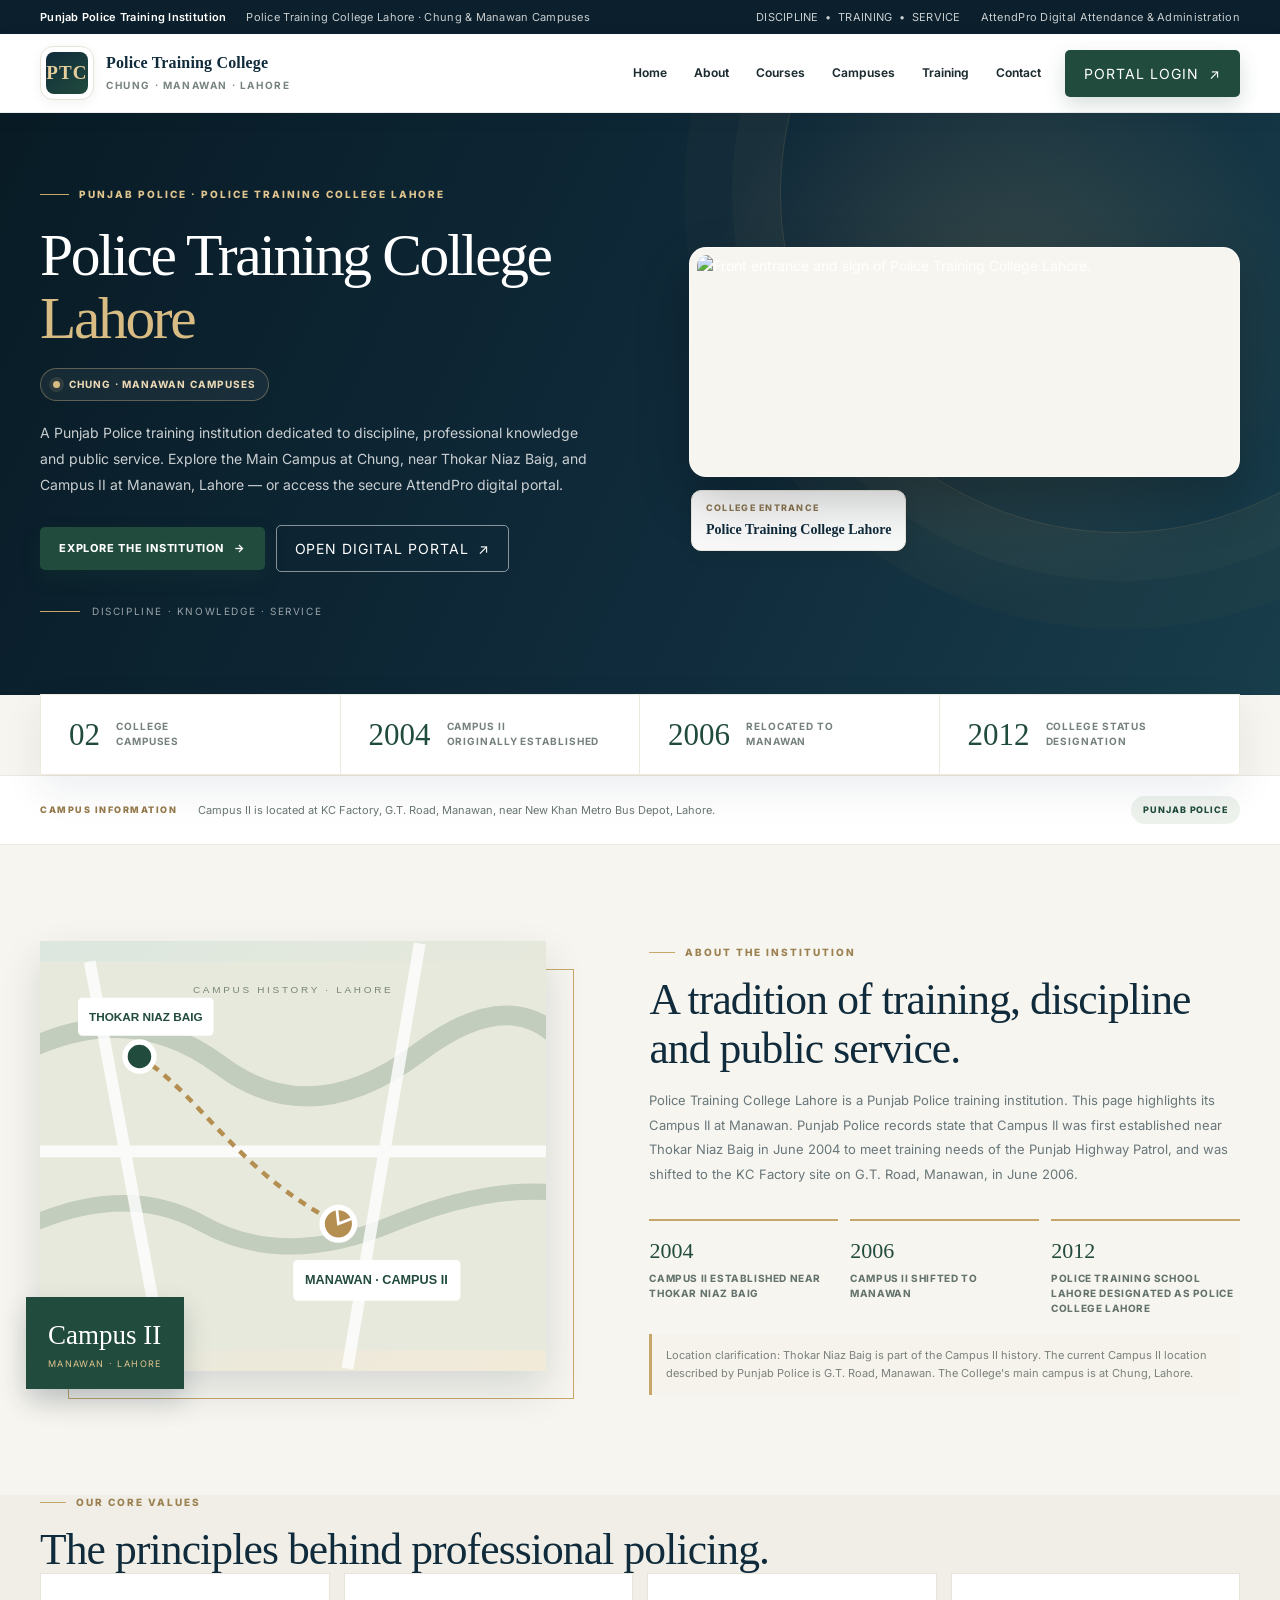
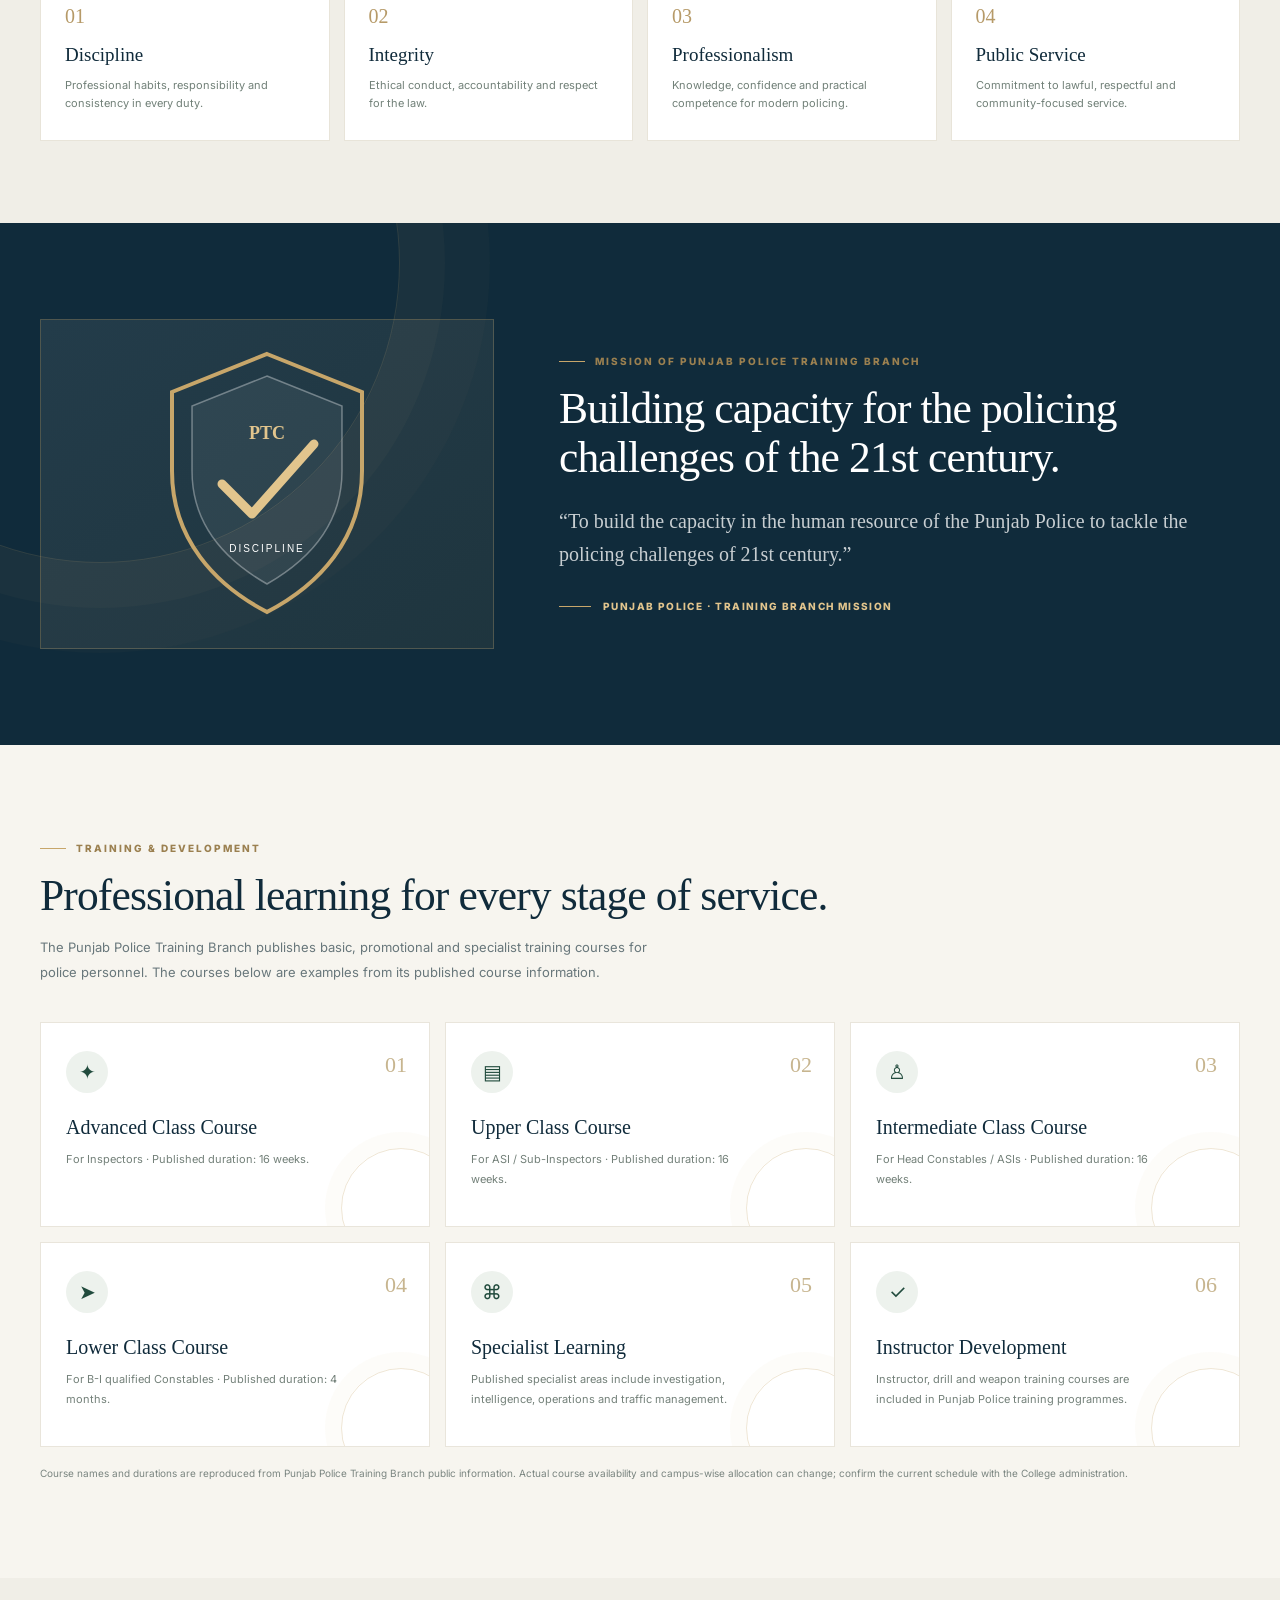
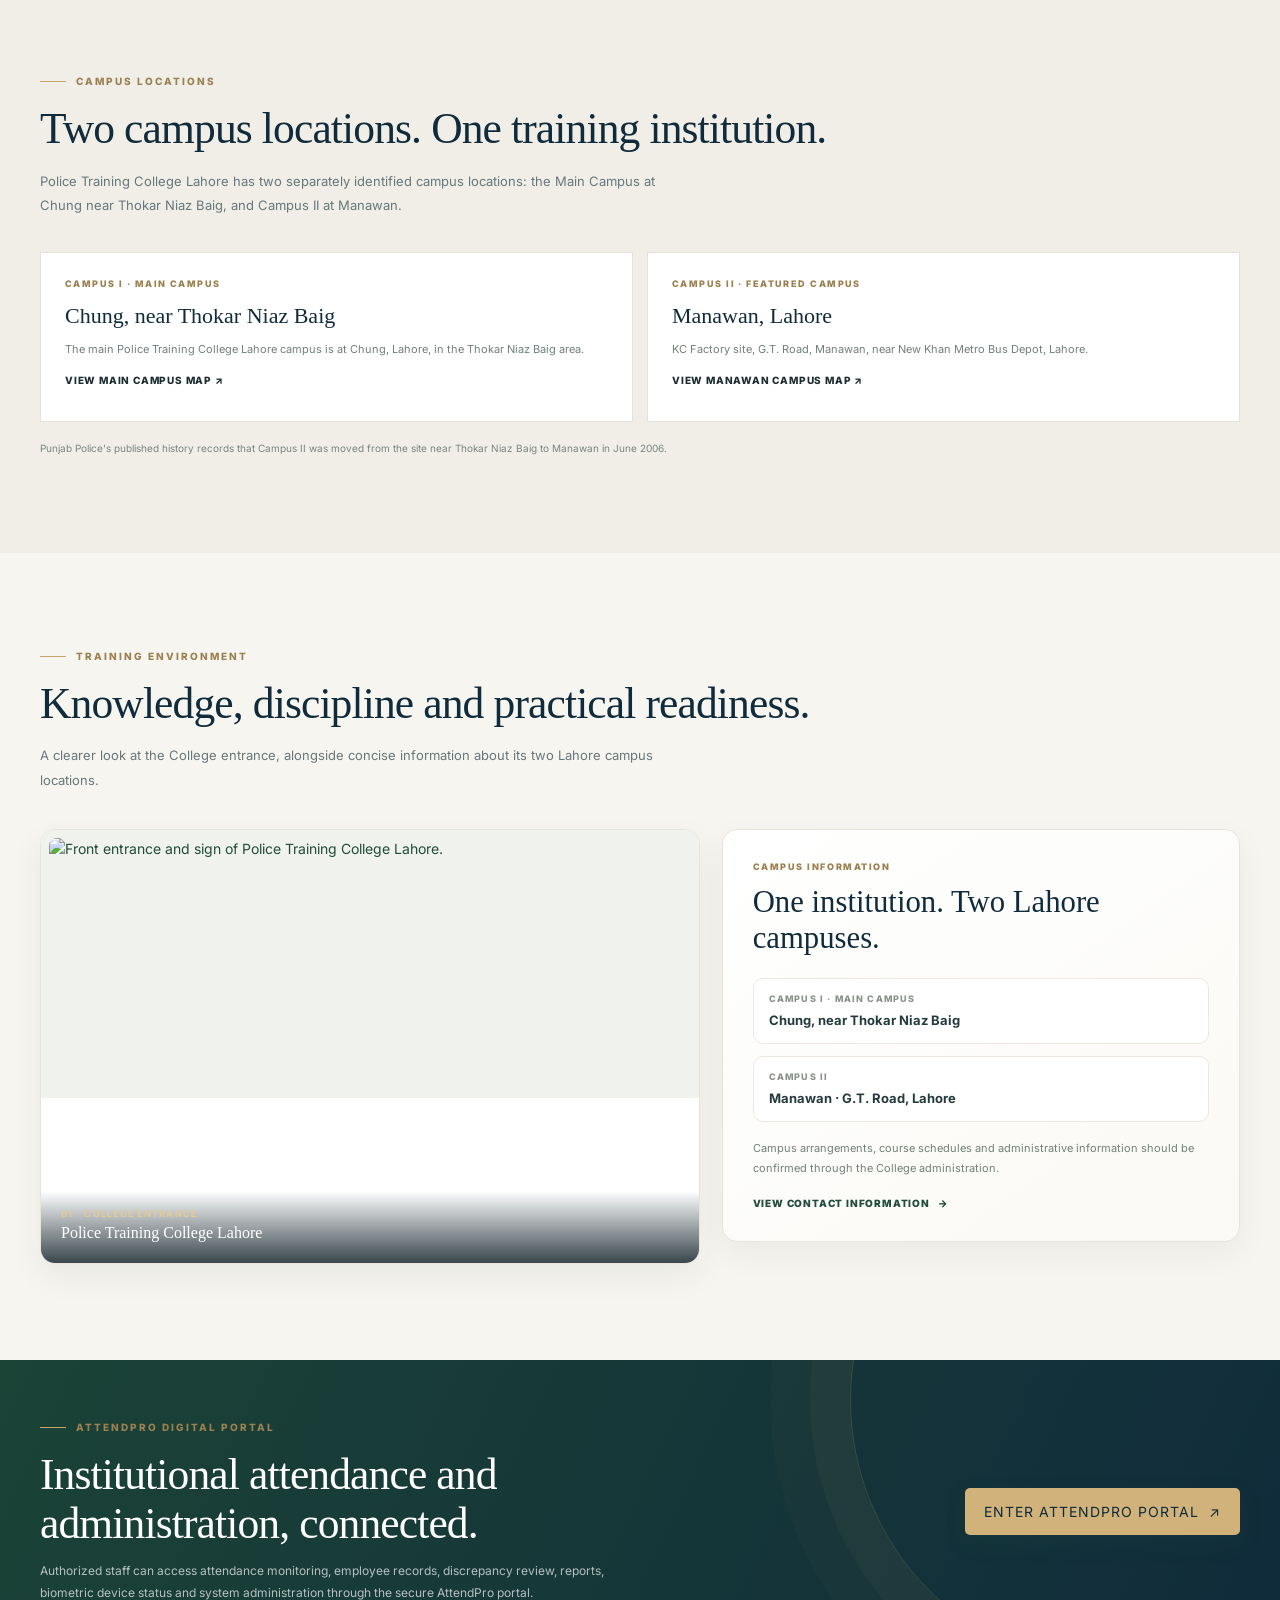
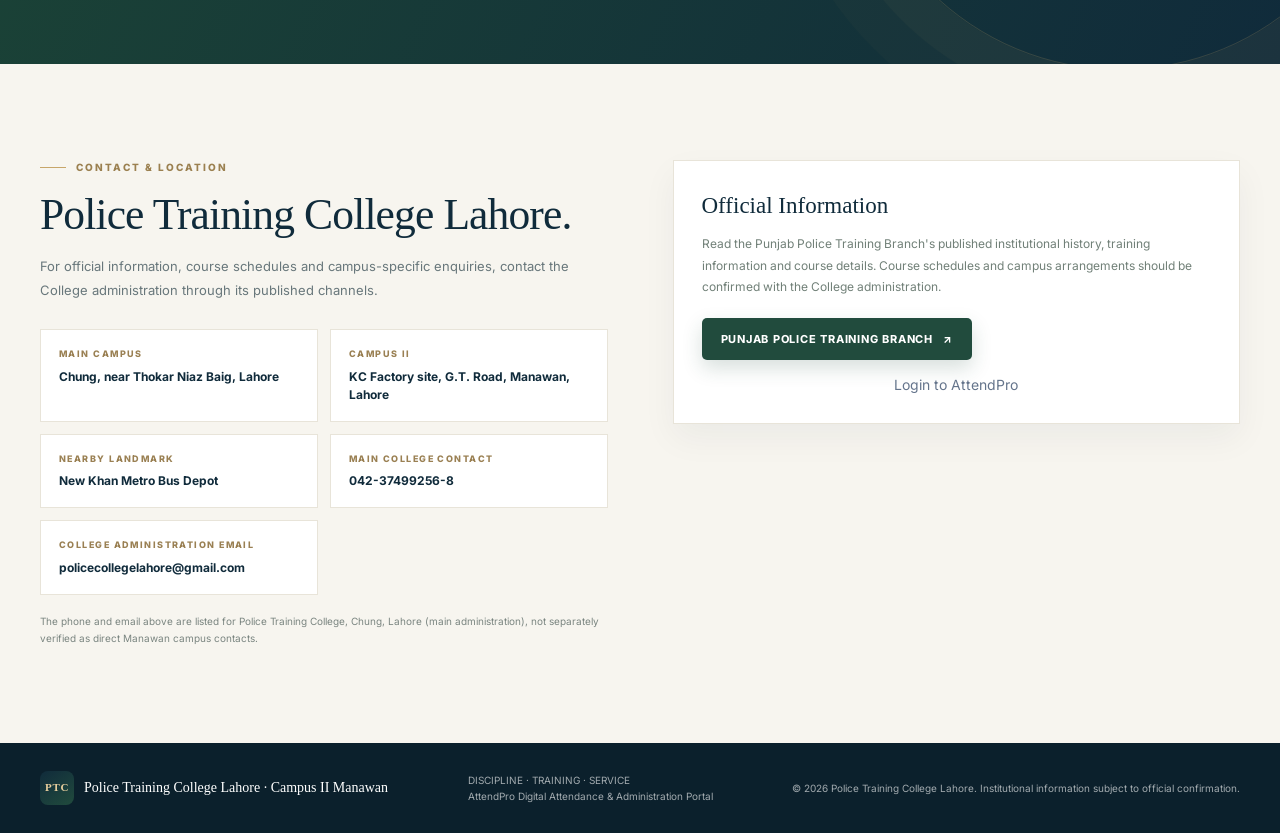
==== commit e69712e7: "Polish PTC Lahore landing page and campus photo" ====
--- a/static/index.html
+++ b/static/index.html
@@ -3,7 +3,7 @@
 <head>
 <meta charset="UTF-8">
 <meta name="viewport" content="width=device-width,initial-scale=1">
-<meta name="attendpro-build" content="2026-11-23-ptc-lahore-two-campus-user-photos-v2">
+<meta name="attendpro-build" content="2026-11-23-ptc-lahore-clean-photo-polish-v3">
 <meta name="description" content="Police Training College Lahore — Main Campus at Chung near Thokar Niaz Baig and Campus II at Manawan. Explore the institution and AttendPro digital attendance portal.">
 <meta name="theme-color" content="#102b3b">
 <meta property="og:title" content="Police Training College Lahore | AttendPro Digital Portal">
@@ -555,8 +555,76 @@
 .aplp-gallery-photo-grid .aplp-gallery-caption{font-size:18px}
 @media(max-width:720px){.aplp-gallery-photo-grid{grid-template-columns:1fr;grid-template-rows:230px 230px}.aplp-gallery-photo-grid .aplp-gallery-item{min-height:230px}}
 
+
+
+/* ── PTC PUBLIC LANDING: CLEAN PHOTO + SPACING POLISH ── */
+#apPublicLanding .aplp-container{width:min(1200px,calc(100% - 48px))}
+#apPublicLanding .aplp-header-inner{height:78px}
+#apPublicLanding .aplp-brand-mark{border-radius:13px;box-shadow:0 3px 12px rgba(16,43,59,.055)}
+#apPublicLanding .aplp-hero-inner{grid-template-columns:minmax(0,1.04fr) minmax(400px,.96fr);gap:52px;min-height:520px;padding-top:66px;padding-bottom:76px}
+#apPublicLanding .aplp-hero h1{font-size:clamp(42px,4.65vw,64px);line-height:1.06;max-width:620px;letter-spacing:-.04em}
+#apPublicLanding .aplp-campus-chip{display:inline-flex;align-items:center;gap:9px;margin-top:18px;padding:8px 12px;border:1px solid rgba(226,197,141,.35);border-radius:999px;background:rgba(255,255,255,.055);color:#ead8b5;font-size:10px;font-weight:750;letter-spacing:.11em;text-transform:uppercase}
+#apPublicLanding .aplp-campus-chip-dot{width:7px;height:7px;border-radius:50%;background:#d8bc83;box-shadow:0 0 0 4px rgba(216,188,131,.13)}
+#apPublicLanding .aplp-hero-copy{max-width:560px;margin-top:19px;font-size:14px;line-height:1.85;color:rgba(255,255,255,.78)}
+#apPublicLanding .aplp-hero-actions{margin-top:27px;gap:11px}
+#apPublicLanding .aplp-hero-note{margin-top:32px}
+#apPublicLanding .aplp-hero-visual{max-width:570px;padding:0;margin-left:auto}
+#apPublicLanding .aplp-hero-visual:before{display:none}
+#apPublicLanding .aplp-campus-art{height:auto;aspect-ratio:2.4/1;padding:7px;border:1px solid rgba(255,255,255,.36);border-radius:17px;background:#f7f5ef;box-shadow:0 22px 52px rgba(0,0,0,.24);overflow:hidden}
+#apPublicLanding .aplp-campus-art picture{display:block;width:100%;height:100%}
+#apPublicLanding .aplp-campus-art img{display:block;width:100%;height:100%;object-fit:contain;object-position:center;border-radius:10px;background:#f7f5ef}
+#apPublicLanding .aplp-photo-label{position:static;display:inline-flex;flex-direction:column;gap:3px;min-width:0;margin:13px 0 0 2px;padding:10px 14px;border:1px solid #e8e4da;border-radius:10px;background:rgba(255,255,255,.97);box-shadow:0 5px 16px rgba(0,0,0,.08)}
+#apPublicLanding .aplp-photo-label small{font-size:9px;letter-spacing:.14em}
+#apPublicLanding .aplp-photo-label strong{font-size:14px;line-height:1.35}
+#apPublicLanding .aplp-gallery-photo-grid{grid-template-columns:minmax(0,1.12fr) minmax(300px,.88fr);grid-template-rows:auto;gap:22px;align-items:stretch}
+#apPublicLanding .aplp-gallery-photo-grid .aplp-gallery-item{min-height:0;display:flex;flex-direction:column;overflow:hidden;border:1px solid #e8e4da;border-radius:15px;background:#fff;box-shadow:0 12px 32px rgba(16,43,59,.065)}
+#apPublicLanding .aplp-gallery-photo-grid .aplp-gallery-art{height:auto;min-height:0;aspect-ratio:2.45/1;padding:8px;background:#f0f2ed;overflow:hidden}
+#apPublicLanding .aplp-gallery-photo-grid .aplp-gallery-art picture{display:block;width:100%;height:100%}
+#apPublicLanding .aplp-gallery-photo-grid .aplp-gallery-art img{display:block;width:100%;height:100%;object-fit:contain;object-position:center;border-radius:8px;background:#f0f2ed}
+#apPublicLanding .aplp-gallery-photo-grid .aplp-gallery-caption{padding:17px 20px 19px;font-size:16px;line-height:1.4}
+#apPublicLanding .aplp-gallery-info{display:flex;flex-direction:column;justify-content:center;padding:30px;border:1px solid #e8e4da;border-radius:15px;background:linear-gradient(145deg,#fff 0%,#faf9f5 100%);box-shadow:0 12px 32px rgba(16,43,59,.055)}
+#apPublicLanding .aplp-gallery-info-kicker{color:#9b8050;font-size:9px;font-weight:850;letter-spacing:.17em;text-transform:uppercase}
+#apPublicLanding .aplp-gallery-info h3{margin-top:11px;color:var(--aplp-navy);font-family:Georgia,'Times New Roman',serif;font-size:clamp(24px,2.4vw,31px);font-weight:500;line-height:1.18}
+#apPublicLanding .aplp-gallery-location{display:grid;gap:12px;margin-top:22px}
+#apPublicLanding .aplp-gallery-location>div{padding:13px 15px;border:1px solid #ece8df;border-radius:10px;background:#fff}
+#apPublicLanding .aplp-gallery-location span{display:block;color:#8a918a;font-size:9px;font-weight:800;letter-spacing:.13em;text-transform:uppercase}
+#apPublicLanding .aplp-gallery-location strong{display:block;margin-top:5px;color:#243b3e;font-size:13px;line-height:1.5}
+#apPublicLanding .aplp-gallery-info p{margin-top:17px;color:#718078;font-size:11px;line-height:1.75}
+#apPublicLanding .aplp-gallery-info>a{display:inline-flex;align-items:center;gap:8px;align-self:flex-start;margin-top:18px;color:var(--aplp-green);font-size:10px;font-weight:850;letter-spacing:.08em;text-transform:uppercase}
+#apPublicLanding .aplp-gallery-info>a:hover{color:#163b2f}
+#apPublicLanding .aplp-section{scroll-margin-top:92px}
+@media(max-width:1000px){
+  #apPublicLanding .aplp-hero-inner{gap:34px;grid-template-columns:minmax(0,1fr) minmax(340px,.92fr)}
+  #apPublicLanding .aplp-hero h1{font-size:clamp(40px,5vw,56px)}
+}
+@media(max-width:780px){
+  #apPublicLanding .aplp-container{width:min(100% - 36px,1200px)}
+  #apPublicLanding .aplp-hero-inner{grid-template-columns:1fr;min-height:0;padding-top:54px;padding-bottom:64px;gap:28px}
+  #apPublicLanding .aplp-hero h1{font-size:clamp(40px,8vw,52px)}
+  #apPublicLanding .aplp-hero-visual{max-width:650px;margin:0 auto;width:100%}
+  #apPublicLanding .aplp-campus-art{aspect-ratio:2.35/1;height:auto}
+  #apPublicLanding .aplp-gallery-photo-grid{grid-template-columns:1fr;grid-template-rows:auto;gap:16px}
+  #apPublicLanding .aplp-gallery-photo-grid .aplp-gallery-item{min-height:0}
+  #apPublicLanding .aplp-gallery-photo-grid .aplp-gallery-art{aspect-ratio:2.35/1;height:auto}
+  #apPublicLanding .aplp-gallery-info{padding:24px}
+}
+@media(max-width:520px){
+  #apPublicLanding .aplp-container{width:calc(100% - 30px)}
+  #apPublicLanding .aplp-header-inner{height:70px}
+  #apPublicLanding .aplp-hero-inner{padding-top:44px;padding-bottom:52px}
+  #apPublicLanding .aplp-hero h1{font-size:39px}
+  #apPublicLanding .aplp-hero-copy{font-size:12px;line-height:1.8}
+  #apPublicLanding .aplp-campus-chip{font-size:8px;letter-spacing:.09em}
+  #apPublicLanding .aplp-campus-art{aspect-ratio:2.1/1;padding:5px;border-radius:13px}
+  #apPublicLanding .aplp-campus-art img{border-radius:8px}
+  #apPublicLanding .aplp-photo-label{margin-top:10px;padding:9px 12px}
+  #apPublicLanding .aplp-photo-label strong{font-size:12px}
+  #apPublicLanding .aplp-gallery-photo-grid .aplp-gallery-art{aspect-ratio:2.1/1;padding:6px}
+  #apPublicLanding .aplp-gallery-info{padding:21px}
+}
+
 </style>
-<link rel="preload" as="image" href="/assets/ptc-lahore-building-reference.jpg">
+<link rel="preload" as="image" href="/assets/ptc-manawan-entrance.webp" type="image/webp">
 </head>
 
 <body class="aplp-landing-mode">
@@ -588,8 +656,9 @@
       <div class="aplp-container aplp-hero-inner">
         <div>
           <div class="aplp-eyebrow">Punjab Police · Police Training College Lahore</div>
-          <h1>Police Training College <em>Lahore · Chung &amp; Manawan</em></h1>
-          <p class="aplp-hero-copy">A Punjab Police training institution serving professional development, discipline, knowledge and public service. The Main Campus is at Chung, near Thokar Niaz Baig, while Campus II is at Manawan, Lahore. Explore the institution and access the secure AttendPro digital portal.</p>
+          <h1>Police Training College <em>Lahore</em></h1>
+          <div class="aplp-campus-chip"><span class="aplp-campus-chip-dot"></span> Chung · Manawan Campuses</div>
+          <p class="aplp-hero-copy">A Punjab Police training institution dedicated to discipline, professional knowledge and public service. Explore the Main Campus at Chung, near Thokar Niaz Baig, and Campus II at Manawan, Lahore — or access the secure AttendPro digital portal.</p>
           <div class="aplp-hero-actions">
             <a class="aplp-btn-primary" href="#about">Explore the Institution <span aria-hidden="true">→</span></a>
             <button class="aplp-btn-outline" type="button" onclick="openAttendProPortal('dashboard')">Open Digital Portal <span aria-hidden="true">↗</span></button>
@@ -598,11 +667,14 @@
         </div>
         <div class="aplp-hero-visual">
           <div class="aplp-campus-art">
-            <img src="/assets/ptc-lahore-building-reference.jpg"
-              alt="Police Training College Lahore building photograph cropped from the reference image supplied by the user."
-              width="820" height="672" fetchpriority="high" decoding="async">
+            <picture>
+              <source srcset="/assets/ptc-manawan-entrance.webp" type="image/webp">
+              <img src="/assets/ptc-manawan-entrance.jpg"
+                alt="Front entrance and sign of Police Training College Lahore."
+                width="1366" height="512" fetchpriority="high" decoding="async">
+            </picture>
           </div>
-          <div class="aplp-photo-label"><small>College Building</small><strong>Police Training College Lahore</strong></div>
+          <div class="aplp-photo-label"><small>College Entrance</small><strong>Police Training College Lahore</strong></div>
         </div>
       </div>
     </section>
@@ -713,18 +785,28 @@
       <div class="aplp-container">
         <div class="aplp-section-kicker">Training Environment</div>
         <h2 class="aplp-section-title">Knowledge, discipline and practical readiness.</h2>
-        <p class="aplp-section-lead">A visual reference to Police Training College Lahore, including the building and grounds shown in the images supplied for this website update.</p>
+        <p class="aplp-section-lead">A clearer look at the College entrance, alongside concise information about its two Lahore campus locations.</p>
         <div class="aplp-gallery-grid aplp-gallery-photo-grid">
           <figure class="aplp-gallery-item">
-            <div class="aplp-gallery-art"><img src="/assets/ptc-lahore-building-reference.jpg" alt="Police Training College Lahore building, from the user-supplied reference screenshot" loading="lazy" decoding="async"></div>
-            <figcaption class="aplp-gallery-caption"><small>01 · Institutional Building</small>Police Training College Lahore</figcaption>
+            <div class="aplp-gallery-art">
+              <picture>
+                <source srcset="/assets/ptc-manawan-entrance.webp" type="image/webp">
+                <img src="/assets/ptc-manawan-entrance.jpg" alt="Front entrance and sign of Police Training College Lahore." loading="lazy" decoding="async" width="1366" height="512">
+              </picture>
+            </div>
+            <figcaption class="aplp-gallery-caption"><small>01 · College Entrance</small>Police Training College Lahore</figcaption>
           </figure>
-          <figure class="aplp-gallery-item">
-            <div class="aplp-gallery-art"><img src="/assets/ptc-chung-grounds-reference.jpg" alt="Police Training College Lahore grounds at Chung, as labelled in the user-supplied reference screenshot" loading="lazy" decoding="async"></div>
-            <figcaption class="aplp-gallery-caption"><small>02 · Main Campus</small>Chung · Lahore</figcaption>
-          </figure>
+          <article class="aplp-gallery-info">
+            <div class="aplp-gallery-info-kicker">Campus Information</div>
+            <h3>One institution. Two Lahore campuses.</h3>
+            <div class="aplp-gallery-location">
+              <div><span>Campus I · Main Campus</span><strong>Chung, near Thokar Niaz Baig</strong></div>
+              <div><span>Campus II</span><strong>Manawan · G.T. Road, Lahore</strong></div>
+            </div>
+            <p>Campus arrangements, course schedules and administrative information should be confirmed through the College administration.</p>
+            <a href="#contact">View contact information <span aria-hidden="true">→</span></a>
+          </article>
         </div>
-        <p class="aplp-source-note">Photo note: these are low-resolution crops from the reference screenshot supplied for this website update. Replace them with original, high-resolution campus photographs approved for publication.</p>
       </div>
     </section>
 
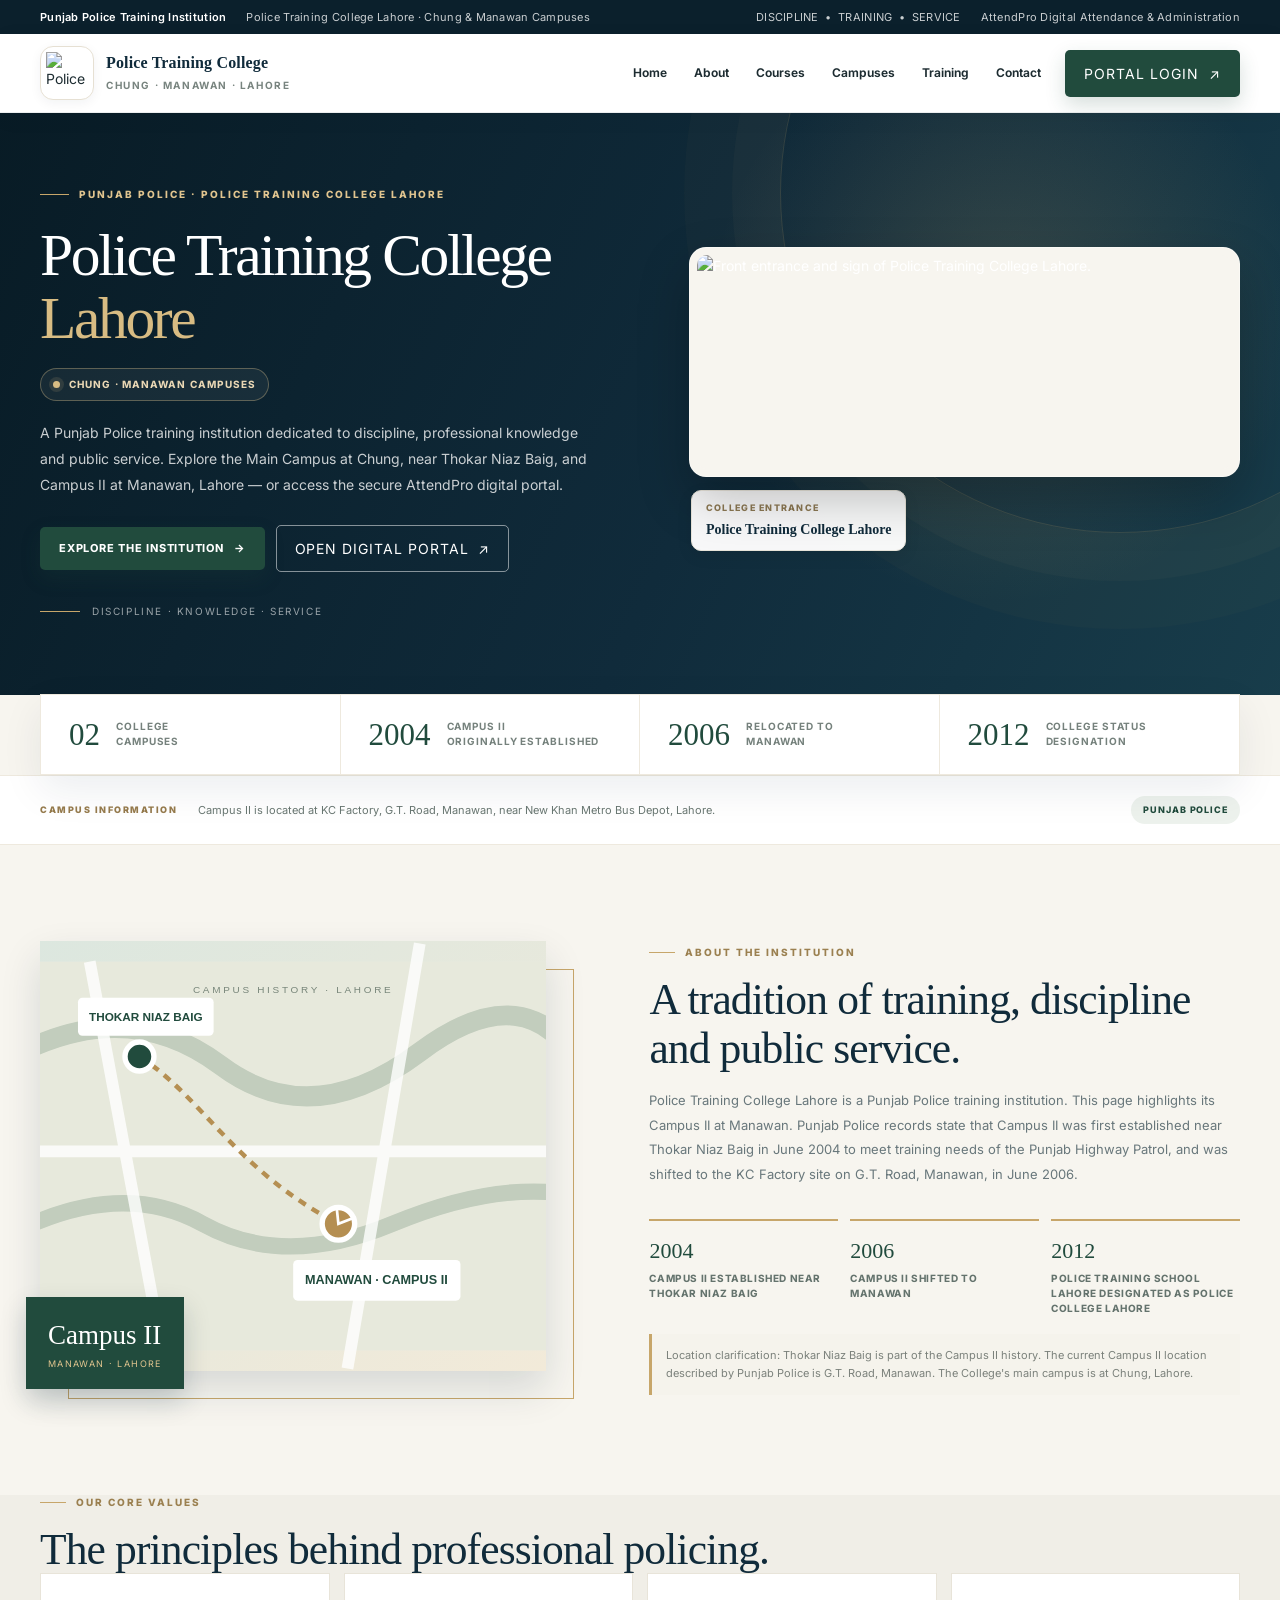
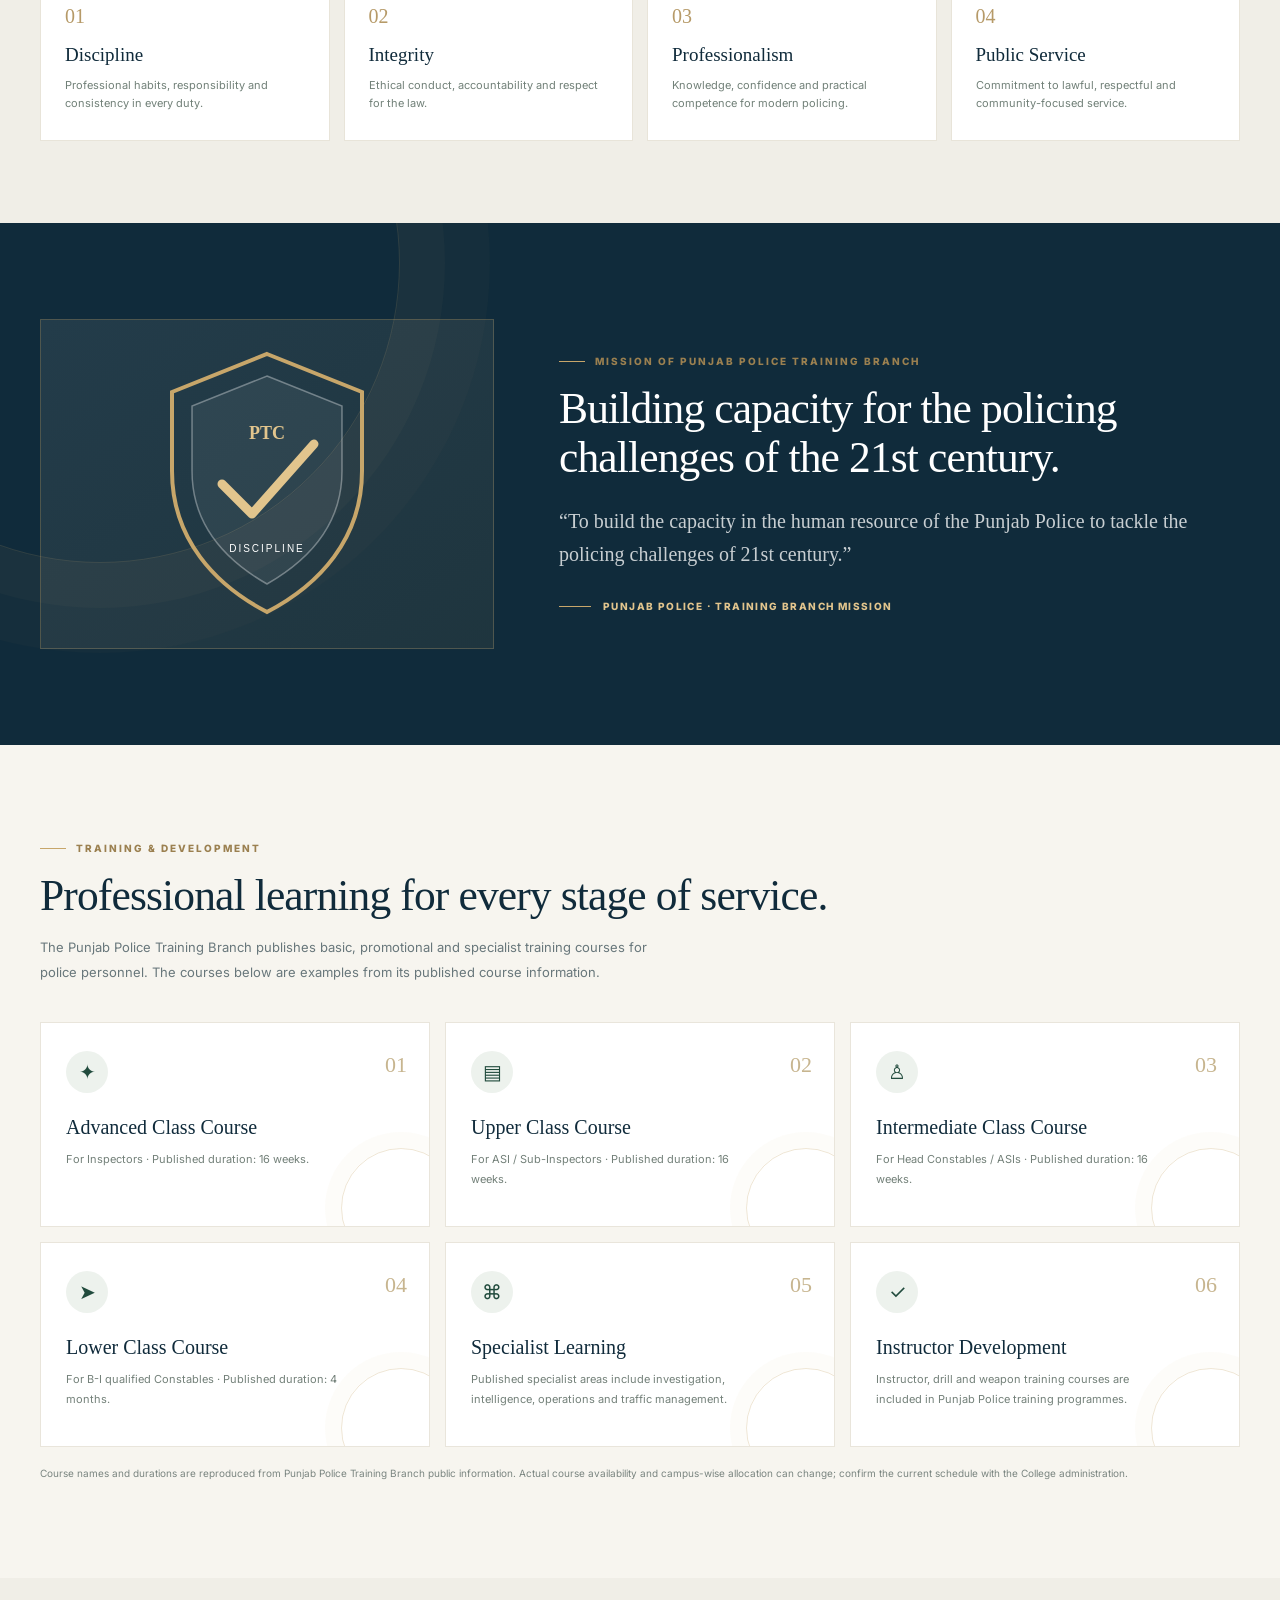
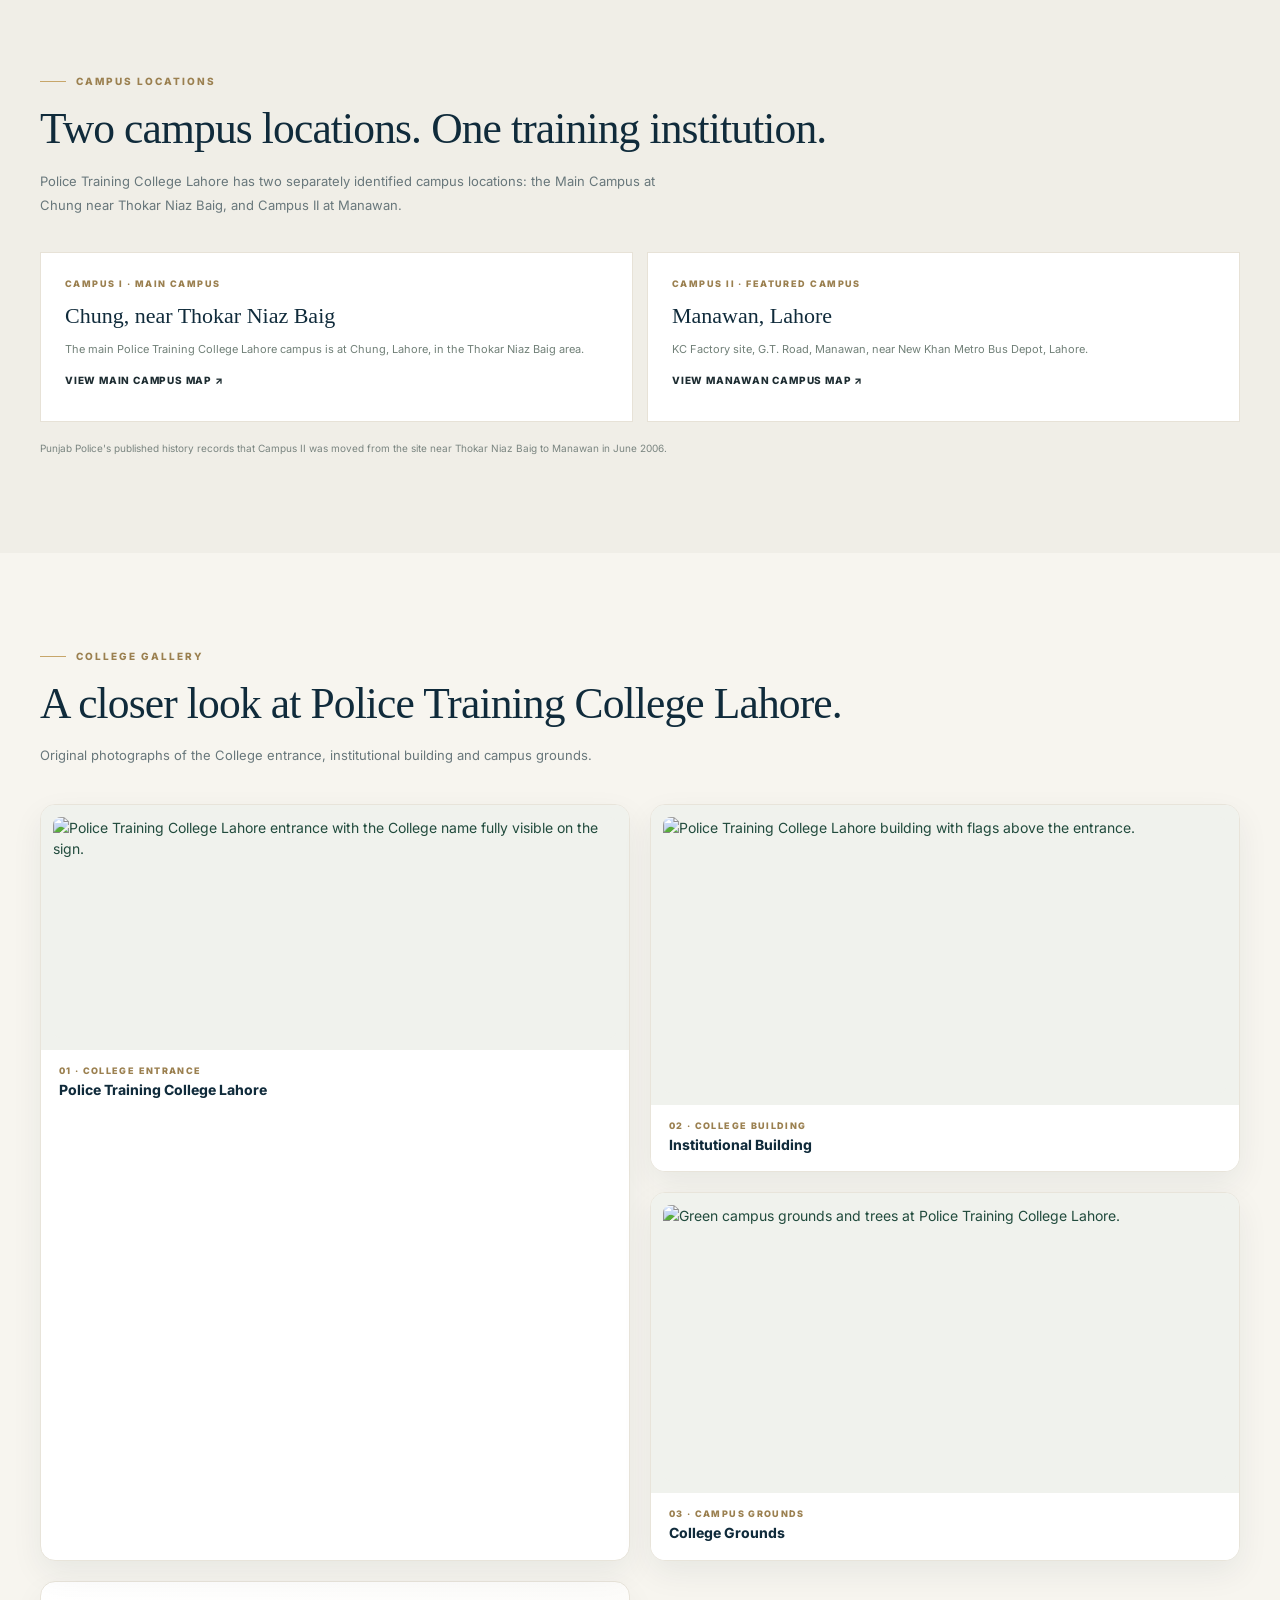
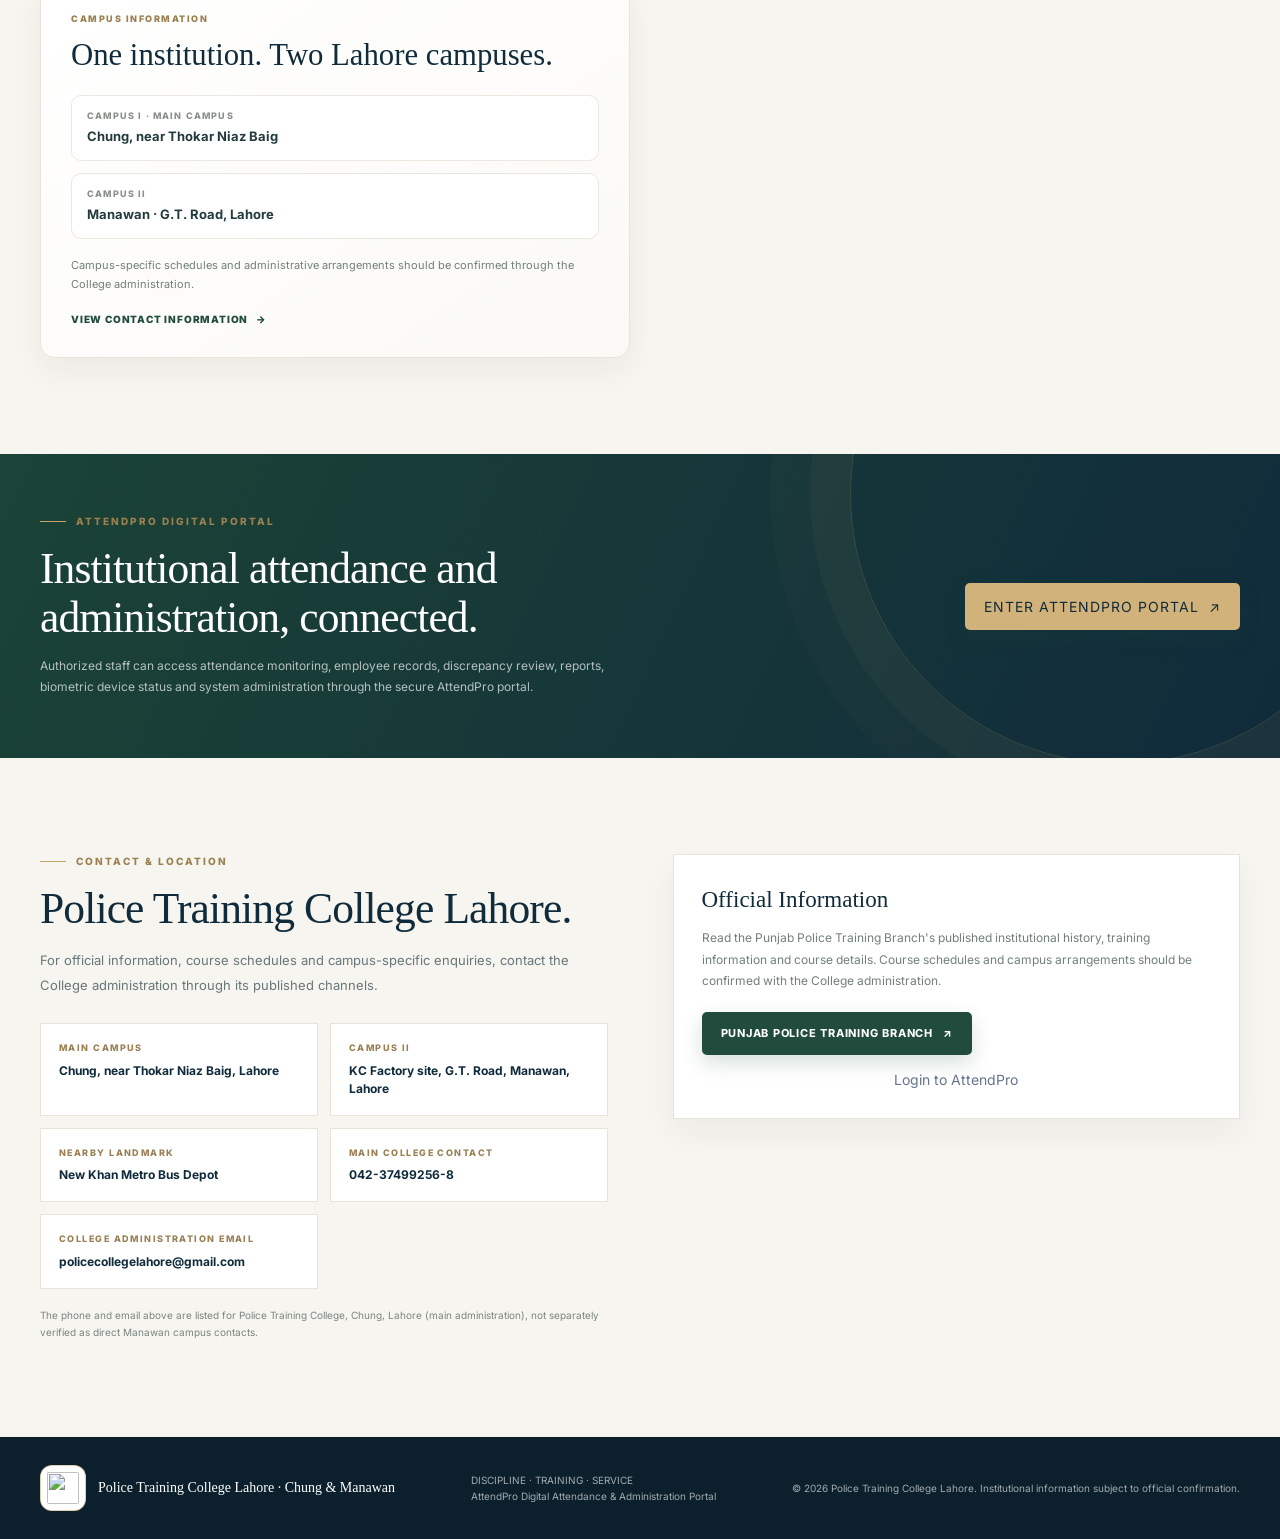
==== commit bbe26fcf: "Align PTC Lahore branding and expand campus gallery" ====
--- a/static/index.html
+++ b/static/index.html
@@ -3,7 +3,7 @@
 <head>
 <meta charset="UTF-8">
 <meta name="viewport" content="width=device-width,initial-scale=1">
-<meta name="attendpro-build" content="2026-11-23-ptc-lahore-clean-photo-polish-v3">
+<meta name="attendpro-build" content="2026-11-23-ptc-lahore-campus-gallery-branding-v4">
 <meta name="description" content="Police Training College Lahore — Main Campus at Chung near Thokar Niaz Baig and Campus II at Manawan. Explore the institution and AttendPro digital attendance portal.">
 <meta name="theme-color" content="#102b3b">
 <meta property="og:title" content="Police Training College Lahore | AttendPro Digital Portal">
@@ -11,6 +11,7 @@
 <meta property="og:type" content="website">
 <title>Police Training College Lahore | AttendPro Digital Portal</title>
 <link href="https://fonts.googleapis.com/css2?family=Inter:wght@400;500;600;700&display=swap" rel="stylesheet">
+<link rel="icon" href="/assets/ptc-college-crest.png" type="image/png">
 <style>
 *,*::before,*::after{box-sizing:border-box;margin:0;padding:0}
 :root{
@@ -623,7 +624,64 @@
   #apPublicLanding .aplp-gallery-info{padding:21px}
 }
 
+
+
+/* ── PTC / ATTENDPRO BRAND ALIGNMENT + ORIGINAL CAMPUS GALLERY ── */
+#apPublicLanding .aplp-brand-mark{background:#fff;border:1px solid #e6e0d3;padding:5px}
+.tb-brand{display:flex;align-items:center;gap:8px;min-width:0;flex:0 1 auto}
+.tb-brand img{display:block;width:32px;height:32px;object-fit:contain;padding:2px;border:1px solid #e6e0d3;border-radius:9px;background:#fff}
+.tb-brand strong{display:block;color:#102b3b;font-size:11px;line-height:1.2;white-space:nowrap}
+.tb-brand small{display:block;margin-top:2px;color:#9b8050;font-size:9px;font-weight:800;letter-spacing:.12em;text-transform:uppercase}
+#apPublicLanding .aplp-brand-mark img{display:block;width:100%;height:100%;object-fit:contain}
+#apPublicLanding .aplp-footer-crest{width:46px;height:46px;display:inline-flex;align-items:center;justify-content:center;flex:0 0 46px;padding:3px;border:1px solid rgba(199,166,106,.55);border-radius:12px;background:#fff}
+#apPublicLanding .aplp-footer-crest img{width:100%;height:100%;object-fit:contain;display:block}
+#apPublicLanding .aplp-footer-brand{display:flex;align-items:center;gap:12px}
+#apPublicLanding .aplp-gallery-real-photos{grid-template-columns:repeat(2,minmax(0,1fr));grid-template-rows:auto;gap:20px;align-items:stretch}
+#apPublicLanding .aplp-gallery-real-photos .aplp-gallery-item{min-width:0;min-height:0;display:flex;flex-direction:column;overflow:hidden;border:1px solid #e8e4da;border-radius:15px;background:#fff;box-shadow:0 12px 32px rgba(16,43,59,.065)}
+#apPublicLanding .aplp-gallery-real-photos .aplp-gallery-art{height:285px;min-height:0;aspect-ratio:auto;display:flex;align-items:center;justify-content:center;padding:12px;background:#f0f2ed;overflow:hidden}
+#apPublicLanding .aplp-gallery-real-photos .aplp-gallery-art picture{display:flex;width:100%;height:100%;align-items:center;justify-content:center}
+#apPublicLanding .aplp-gallery-real-photos .aplp-gallery-art img{display:block;width:100%;height:100%;object-fit:contain;object-position:center;border-radius:8px;background:#f0f2ed;transform:none!important}
+#apPublicLanding .aplp-gallery-real-photos .aplp-gallery-item-entrance .aplp-gallery-art{height:245px}
+#apPublicLanding .aplp-gallery-real-photos .aplp-gallery-item-building .aplp-gallery-art,
+#apPublicLanding .aplp-gallery-real-photos .aplp-gallery-item-grounds .aplp-gallery-art{height:300px}
+#apPublicLanding .aplp-gallery-real-photos .aplp-gallery-caption{position:static;left:auto;right:auto;bottom:auto;padding:15px 18px 17px;background:#fff;color:#102b3b;font-family:Inter,Arial,sans-serif;font-size:14px;font-weight:750;line-height:1.4}
+#apPublicLanding .aplp-gallery-real-photos .aplp-gallery-caption small{display:block;margin-bottom:4px;color:#9b8050;font-size:9px;font-weight:850;letter-spacing:.15em}
+#apPublicLanding .aplp-gallery-real-photos .aplp-gallery-info{min-height:100%;border-radius:15px}
+
+:root{--navy:#102b3b;--navy2:#183d4b;--navy3:#244653}
+.sidebar{background:#102b3b}
+.sb-brand{border-bottom-color:#244653}
+.sb-logo-icon{width:42px;height:42px;flex:0 0 42px;padding:3px;overflow:hidden;display:flex;align-items:center;justify-content:center;background:#fff;border:1px solid #c7a66a;border-radius:11px;color:#102b3b}
+.sb-logo-icon img{display:block;width:100%;height:100%;object-fit:contain}
+.sb-logo-icon.login-crest{width:54px;height:54px;flex-basis:54px;margin:0 0 14px;border-radius:13px}
+.sb-brand-sub{color:#d9c69d}
+.nav-item.active{background:#214b3d;color:#fff}
+.btn-primary{background:#214b3d;color:#fff}
+.btn-primary:hover{background:#163b2f}
+.tb-avatar{background:#214b3d}
+.card-action{color:#214b3d}
+.page-title{color:#102b3b}
+.login-card{border-top:4px solid #c7a66a;border-radius:14px}
+.login-card h2{color:#102b3b}
+
+@media(max-width:980px){.tb-brand span{display:none}.tb-brand img{width:30px;height:30px}}
+@media(max-width:700px){.tb-brand{display:none}}
+@media(max-width:780px){
+  #apPublicLanding .aplp-gallery-real-photos{grid-template-columns:1fr;gap:16px}
+  #apPublicLanding .aplp-gallery-real-photos .aplp-gallery-art{height:270px}
+  #apPublicLanding .aplp-gallery-real-photos .aplp-gallery-item-entrance .aplp-gallery-art{height:220px}
+  #apPublicLanding .aplp-gallery-real-photos .aplp-gallery-item-building .aplp-gallery-art,
+  #apPublicLanding .aplp-gallery-real-photos .aplp-gallery-item-grounds .aplp-gallery-art{height:300px}
+}
+@media(max-width:520px){
+  #apPublicLanding .aplp-footer-brand{align-items:flex-start}
+  #apPublicLanding .aplp-gallery-real-photos .aplp-gallery-art{height:250px}
+  #apPublicLanding .aplp-gallery-real-photos .aplp-gallery-item-entrance .aplp-gallery-art{height:205px}
+  #apPublicLanding .aplp-gallery-real-photos .aplp-gallery-item-building .aplp-gallery-art,
+  #apPublicLanding .aplp-gallery-real-photos .aplp-gallery-item-grounds .aplp-gallery-art{height:275px}
+}
 </style>
+
 <link rel="preload" as="image" href="/assets/ptc-manawan-entrance.webp" type="image/webp">
 </head>
 
@@ -638,7 +696,7 @@
   <header class="aplp-header">
     <div class="aplp-container aplp-header-inner">
       <a class="aplp-brand" href="#home" aria-label="Police Training College Lahore home">
-        <span class="aplp-brand-mark"><span class="aplp-monogram" aria-hidden="true">PTC</span></span>
+        <span class="aplp-brand-mark"><img src="/assets/ptc-college-crest.webp" alt="Police Training College Lahore crest" width="44" height="44" decoding="async"></span>
         <span class="aplp-brand-copy"><strong>Police Training College</strong><span>Chung · Manawan · Lahore</span></span>
       </a>
       <nav class="aplp-nav" id="aplpNav" aria-label="Main navigation">
@@ -783,18 +841,36 @@
 
     <section class="aplp-section" id="gallery">
       <div class="aplp-container">
-        <div class="aplp-section-kicker">Training Environment</div>
-        <h2 class="aplp-section-title">Knowledge, discipline and practical readiness.</h2>
-        <p class="aplp-section-lead">A clearer look at the College entrance, alongside concise information about its two Lahore campus locations.</p>
-        <div class="aplp-gallery-grid aplp-gallery-photo-grid">
-          <figure class="aplp-gallery-item">
+        <div class="aplp-section-kicker">College Gallery</div>
+        <h2 class="aplp-section-title">A closer look at Police Training College Lahore.</h2>
+        <p class="aplp-section-lead">Original photographs of the College entrance, institutional building and campus grounds.</p>
+        <div class="aplp-gallery-grid aplp-gallery-photo-grid aplp-gallery-real-photos">
+          <figure class="aplp-gallery-item aplp-gallery-item-entrance">
             <div class="aplp-gallery-art">
               <picture>
                 <source srcset="/assets/ptc-manawan-entrance.webp" type="image/webp">
-                <img src="/assets/ptc-manawan-entrance.jpg" alt="Front entrance and sign of Police Training College Lahore." loading="lazy" decoding="async" width="1366" height="512">
+                <img src="/assets/ptc-manawan-entrance.jpg" alt="Police Training College Lahore entrance with the College name fully visible on the sign." loading="lazy" decoding="async" width="1366" height="512">
               </picture>
             </div>
             <figcaption class="aplp-gallery-caption"><small>01 · College Entrance</small>Police Training College Lahore</figcaption>
+          </figure>
+          <figure class="aplp-gallery-item aplp-gallery-item-building">
+            <div class="aplp-gallery-art">
+              <picture>
+                <source srcset="/assets/ptc-lahore-building-reference.webp" type="image/webp">
+                <img src="/assets/ptc-lahore-building-reference.jpg" alt="Police Training College Lahore building with flags above the entrance." loading="lazy" decoding="async" width="820" height="672">
+              </picture>
+            </div>
+            <figcaption class="aplp-gallery-caption"><small>02 · College Building</small>Institutional Building</figcaption>
+          </figure>
+          <figure class="aplp-gallery-item aplp-gallery-item-grounds">
+            <div class="aplp-gallery-art">
+              <picture>
+                <source srcset="/assets/ptc-chung-grounds-reference.webp" type="image/webp">
+                <img src="/assets/ptc-chung-grounds-reference.jpg" alt="Green campus grounds and trees at Police Training College Lahore." loading="lazy" decoding="async" width="592" height="672">
+              </picture>
+            </div>
+            <figcaption class="aplp-gallery-caption"><small>03 · Campus Grounds</small>College Grounds</figcaption>
           </figure>
           <article class="aplp-gallery-info">
             <div class="aplp-gallery-info-kicker">Campus Information</div>
@@ -803,7 +879,7 @@
               <div><span>Campus I · Main Campus</span><strong>Chung, near Thokar Niaz Baig</strong></div>
               <div><span>Campus II</span><strong>Manawan · G.T. Road, Lahore</strong></div>
             </div>
-            <p>Campus arrangements, course schedules and administrative information should be confirmed through the College administration.</p>
+            <p>Campus-specific schedules and administrative arrangements should be confirmed through the College administration.</p>
             <a href="#contact">View contact information <span aria-hidden="true">→</span></a>
           </article>
         </div>
@@ -833,7 +909,7 @@
       </div>
     </section>
   </main>
-  <footer class="aplp-footer"><div class="aplp-container aplp-footer-inner"><div class="aplp-footer-brand"><span class="aplp-monogram" aria-hidden="true">PTC</span><span>Police Training College Lahore · Campus II Manawan</span></div><small>DISCIPLINE · TRAINING · SERVICE<br>AttendPro Digital Attendance &amp; Administration Portal</small><small>© <span id="aplpYear"></span> Police Training College Lahore. Institutional information subject to official confirmation.</small></div></footer>
+  <footer class="aplp-footer"><div class="aplp-container aplp-footer-inner"><div class="aplp-footer-brand"><span class="aplp-footer-crest"><img src="/assets/ptc-college-crest.webp" alt="" width="42" height="42" loading="lazy" decoding="async"></span><span>Police Training College Lahore · Chung &amp; Manawan</span></div><small>DISCIPLINE · TRAINING · SERVICE<br>AttendPro Digital Attendance &amp; Administration Portal</small><small>© <span id="aplpYear"></span> Police Training College Lahore. Institutional information subject to official confirmation.</small></div></footer>
   <button class="aplp-backtop" id="aplpBackTop" type="button" aria-label="Back to top" onclick="window.scrollTo({top:0,behavior:'smooth'})">↑</button>
 </div>
 <div class="app">
@@ -841,10 +917,10 @@
 <aside class="sidebar">
 <div class="sb-brand">
   <div class="logo">
-    <div class="sb-logo-icon">A</div>
+    <div class="sb-logo-icon"><img src="/assets/ptc-college-crest.webp" alt="Police Training College Lahore crest" width="38" height="38"></div>
     <div>
       <div class="sb-brand-name">AttendPro</div>
-      <div class="sb-brand-sub">Enterprise HRMS</div>
+      <div class="sb-brand-sub">Police Training College Lahore</div>
     </div>
   </div>
 </div>
@@ -919,6 +995,10 @@
 <div class="topbar">
   <button class="icon-btn sidebar-toggle" id="sidebarToggle" onclick="toggleSidebar()" title="Collapse / expand left menu" aria-label="Collapse / expand left menu">☰</button>
   <button class="icon-btn workspace-toggle" id="workspaceToggle" onclick="toggleWorkspace()" title="Expand white workspace / restore blue menu" aria-label="Expand white workspace / restore blue menu">⛶</button>
+  <div class="tb-brand" aria-label="Police Training College Lahore AttendPro Portal">
+    <img src="/assets/ptc-college-crest.webp" alt="" width="32" height="32" decoding="async">
+    <span><strong>Police Training College Lahore</strong><small>AttendPro Portal</small></span>
+  </div>
   <span class="demo-badge">⏳ Connecting to attendance database…</span>
   <div class="tb-search">
     <svg class="si" width="14" height="14" viewBox="0 0 24 24" fill="none" stroke="currentColor" stroke-width="2"><circle cx="11" cy="11" r="8"/><line x1="21" y1="21" x2="16.65" y2="16.65"/></svg>
@@ -1599,7 +1679,7 @@
 </div>
 <div class="login-overlay" id="loginOverlay">
   <form class="login-card" onsubmit="loginUser(event)">
-    <div class="sb-logo-icon" style="margin-bottom:14px">A</div><h2>AttendPro Login</h2><p>Sign in with your assigned user account.</p>
+    <div class="sb-logo-icon login-crest"><img src="/assets/ptc-college-crest.webp" alt="Police Training College Lahore crest" width="48" height="48"></div><h2>AttendPro Portal Login</h2><p>Police Training College Lahore · Sign in with your assigned account.</p>
     <div class="login-error" id="loginError"></div>
     <label class="form-label" for="loginUsername" id="loginUsernameLabel">Email address</label><input class="form-input" id="loginUsername" type="text" autocomplete="username" placeholder="you@company.com" required>
     <label class="form-label" for="loginPassword">Password</label><input class="form-input" id="loginPassword" type="password" autocomplete="current-password" required>
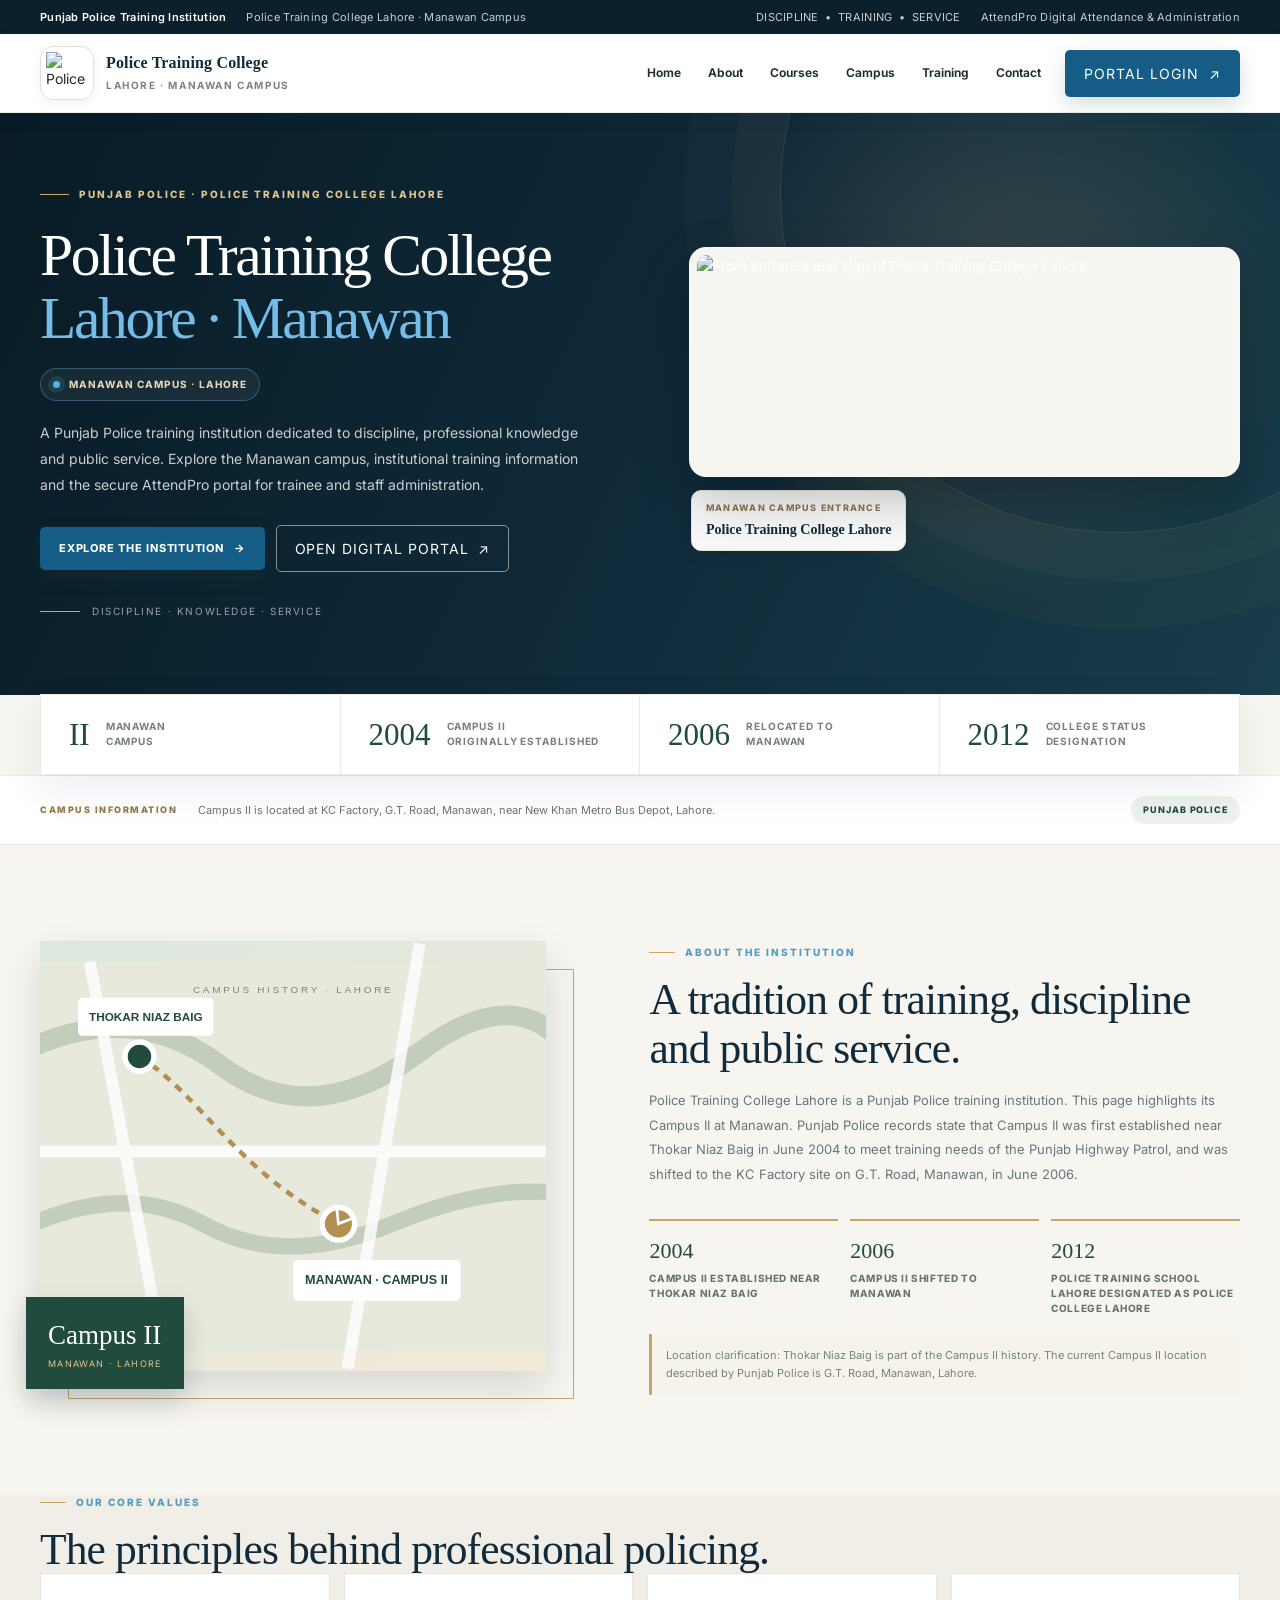
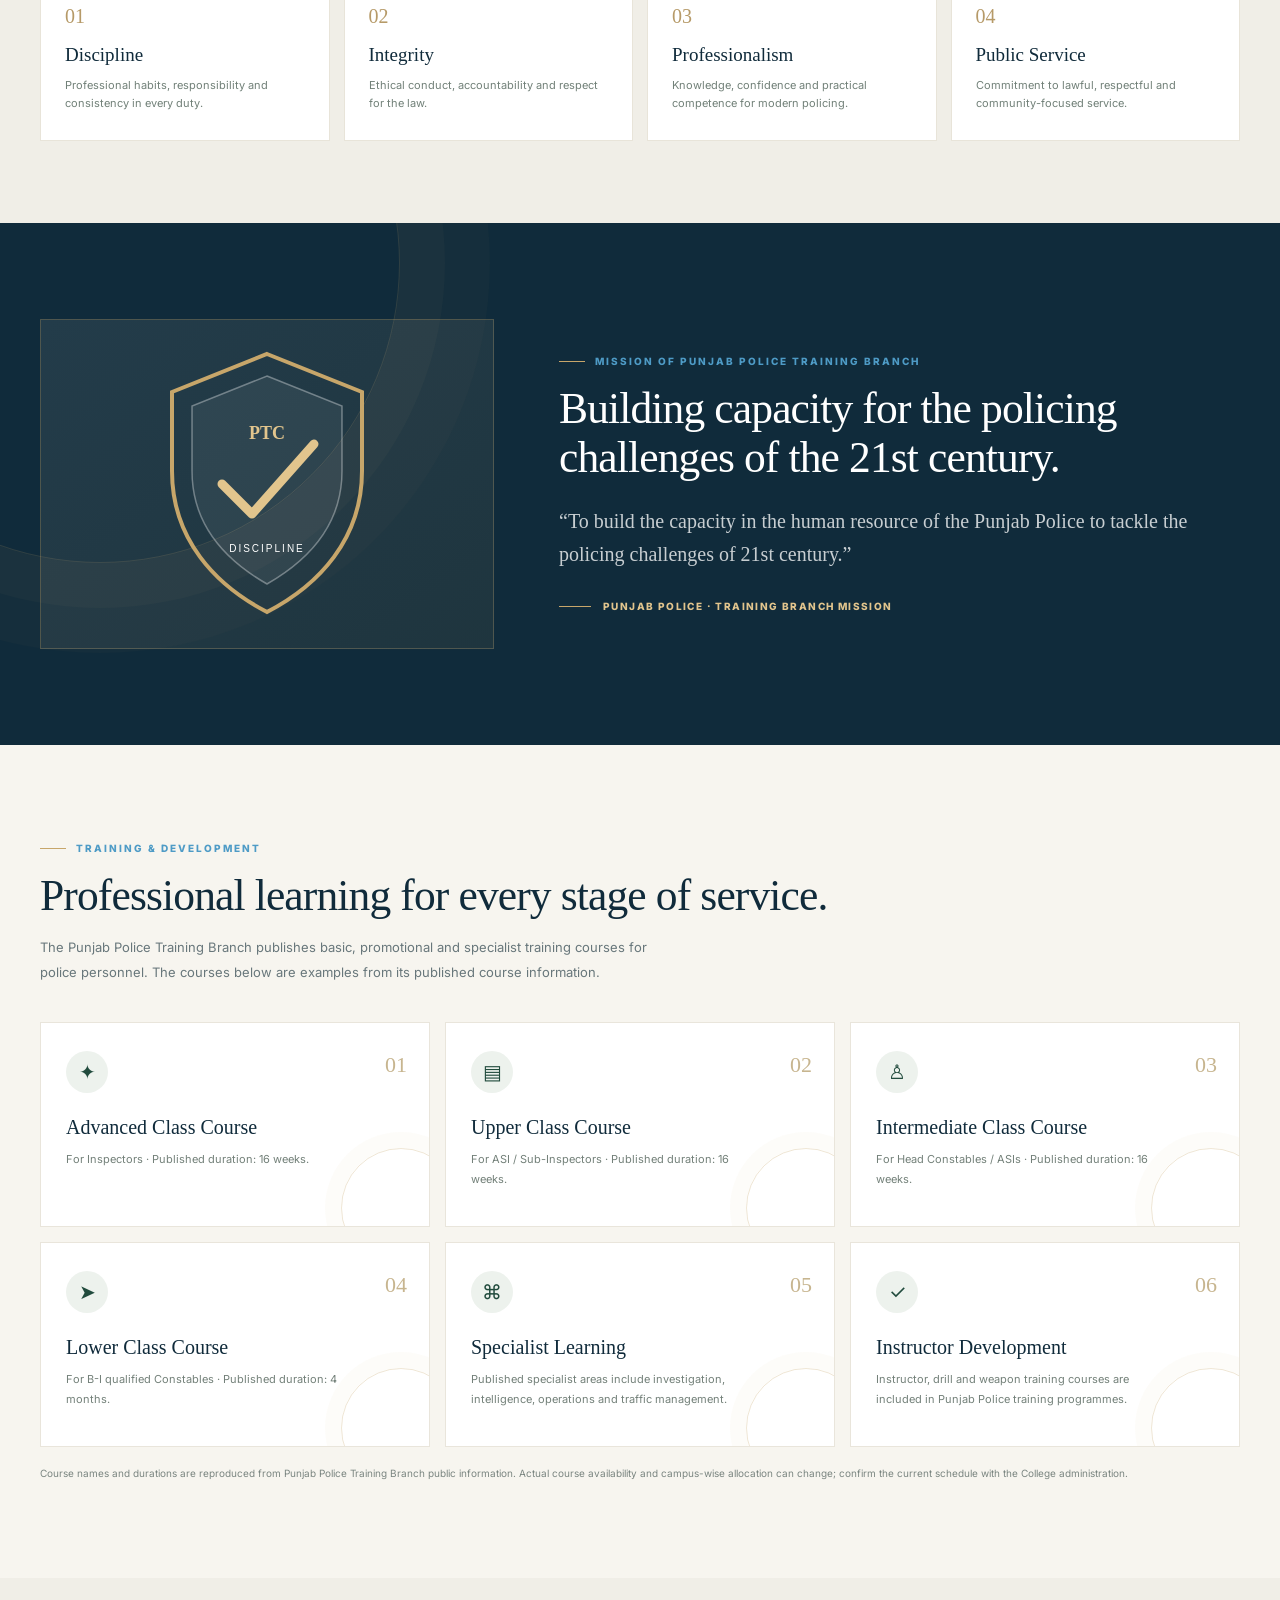
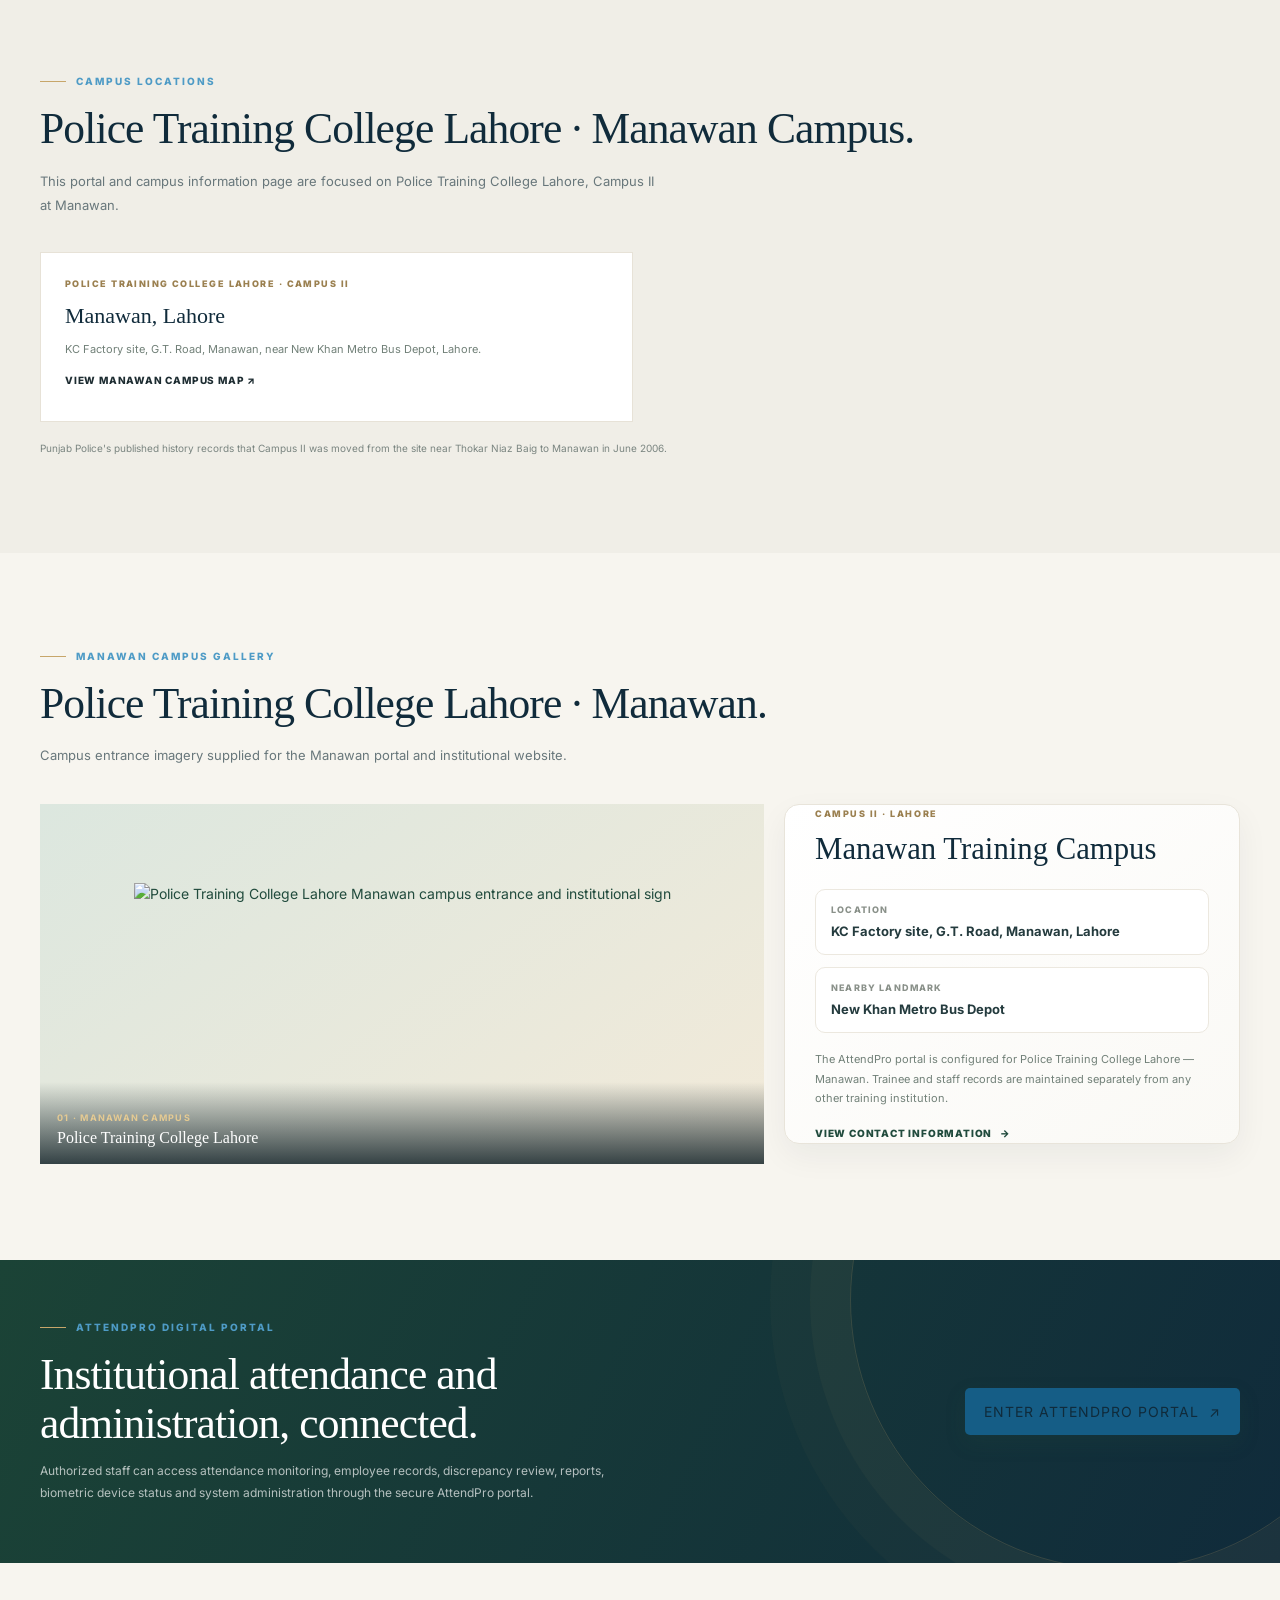
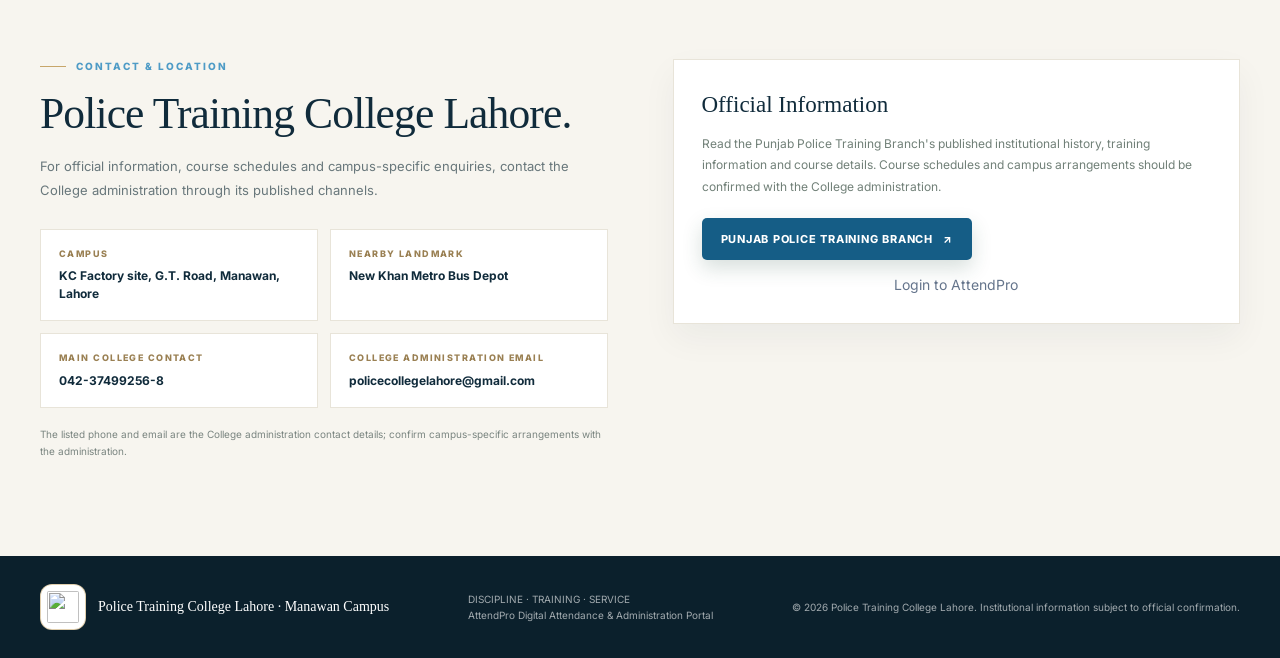
==== commit dc412952: "Build PTC Lahore Manawan trainee and staff portal" ====
--- a/static/index.html
+++ b/static/index.html
@@ -3,13 +3,13 @@
 <head>
 <meta charset="UTF-8">
 <meta name="viewport" content="width=device-width,initial-scale=1">
-<meta name="attendpro-build" content="2026-11-23-ptc-lahore-campus-gallery-branding-v4">
-<meta name="description" content="Police Training College Lahore — Main Campus at Chung near Thokar Niaz Baig and Campus II at Manawan. Explore the institution and AttendPro digital attendance portal.">
+<meta name="attendpro-build" content="2026-11-24-ptc-lahore-manawan-training-portal-v1">
+<meta name="description" content="Police Training College Lahore, Manawan Campus — institutional information and the secure AttendPro trainee and staff management portal.">
 <meta name="theme-color" content="#102b3b">
-<meta property="og:title" content="Police Training College Lahore | AttendPro Digital Portal">
-<meta property="og:description" content="Police Training College Lahore: Main Campus at Chung near Thokar Niaz Baig and Campus II at Manawan. Discipline, training and service.">
+<meta property="og:title" content="Police Training College Lahore · Manawan Campus | AttendPro">
+<meta property="og:description" content="Police Training College Lahore, Manawan Campus. Discipline, training, trainee and staff attendance management.">
 <meta property="og:type" content="website">
-<title>Police Training College Lahore | AttendPro Digital Portal</title>
+<title>Police Training College Lahore · Manawan Campus | AttendPro</title>
 <link href="https://fonts.googleapis.com/css2?family=Inter:wght@400;500;600;700&display=swap" rel="stylesheet">
 <link rel="icon" href="/assets/ptc-college-crest.png" type="image/png">
 <style>
@@ -680,6 +680,44 @@
   #apPublicLanding .aplp-gallery-real-photos .aplp-gallery-item-building .aplp-gallery-art,
   #apPublicLanding .aplp-gallery-real-photos .aplp-gallery-item-grounds .aplp-gallery-art{height:275px}
 }
+
+/* PTC Manawan training dashboard */
+.pts-dashboard-switch{display:flex;gap:7px;padding:5px;background:#e8f1f8;border:1px solid #d5e4ef;border-radius:12px;margin:0 0 16px}
+.pts-dashboard-switch button{flex:1;min-height:42px;border:0;border-radius:9px;background:transparent;color:#456176;font-weight:750;cursor:pointer;font-size:14px;transition:background .15s,color .15s,box-shadow .15s}
+.pts-dashboard-switch button.active{background:linear-gradient(110deg,#155d86,#2e91bb);color:#fff;box-shadow:0 5px 14px rgba(21,93,134,.18)}
+.pts-dashboard-toolbar{display:flex;align-items:end;justify-content:flex-end;gap:12px;flex-wrap:wrap;margin:0 0 14px}
+.pts-dashboard-toolbar label{display:flex;align-items:center;gap:8px;color:#526a7c;font-size:12px;font-weight:700}
+.pts-dashboard-toolbar input,.pts-dashboard-toolbar select{height:36px;border:1px solid #d8e3ec;border-radius:8px;padding:0 10px;background:#fff;color:#21384b;font:inherit}
+.pts-kpi-grid{display:grid;grid-template-columns:repeat(4,minmax(0,1fr));gap:13px;margin-bottom:18px}
+.pts-kpi-card{--pts-accent:#347db0;position:relative;min-height:118px;text-align:left;display:flex;flex-direction:column;gap:7px;padding:15px 17px;border:1px solid #e0e9f0;border-top:3px solid var(--pts-accent);border-radius:13px;background:linear-gradient(145deg,#fff,#f8fbfd);box-shadow:0 5px 16px rgba(24,57,81,.055);cursor:pointer;overflow:hidden;color:#1e3448}
+.pts-kpi-card:hover{transform:translateY(-2px);box-shadow:0 9px 22px rgba(24,57,81,.10)}
+.pts-kpi-label{font-size:10px;font-weight:800;letter-spacing:.09em;text-transform:uppercase;color:#63788a}
+.pts-kpi-value{font-size:30px;line-height:1;font-weight:800;color:var(--pts-accent);font-variant-numeric:tabular-nums}
+.pts-kpi-foot{font-size:10px;color:#8797a5;max-width:85%}
+.pts-kpi-icon{position:absolute;right:15px;top:15px;font-size:20px;color:var(--pts-accent);opacity:.7}
+.pts-kpi-purple{--pts-accent:#5543b8}.pts-kpi-green{--pts-accent:#13a879}.pts-kpi-red{--pts-accent:#d83b54}.pts-kpi-cyan{--pts-accent:#1595b6}.pts-kpi-slate{--pts-accent:#64748b}.pts-kpi-violet{--pts-accent:#8050cb}.pts-kpi-amber{--pts-accent:#c18a17}.pts-kpi-pink{--pts-accent:#c63c86}
+.pts-course-card{margin-top:4px;border:1px solid #e2eaf1;border-radius:14px;overflow:hidden}
+.pts-course-card .card-hdr{display:flex;align-items:center;justify-content:space-between;gap:10px;flex-wrap:wrap}
+.pts-course-card table td,.pts-course-card table th{white-space:nowrap}
+.pts-record-screen .card{margin-top:14px}
+.pts-record-screen .tbl-wrap{max-height:calc(100vh - 260px);overflow:auto}
+#ptsTraineeForm,#ptsRecordForm{display:grid;grid-template-columns:repeat(2,minmax(0,1fr));gap:12px}
+#ptsTraineeForm .access-actions,#ptsRecordForm .access-actions{grid-column:1/-1}
+#ptsTraineeForm .form-group,#ptsRecordForm .form-group{margin:0}
+@media(max-width:1000px){.pts-kpi-grid{grid-template-columns:repeat(2,minmax(0,1fr))}}
+@media(max-width:620px){.pts-kpi-grid{grid-template-columns:1fr 1fr;gap:9px}.pts-kpi-card{min-height:108px;padding:12px}.pts-kpi-value{font-size:26px}.pts-dashboard-toolbar{justify-content:stretch}.pts-dashboard-toolbar label{flex:1;min-width:130px;align-items:stretch;flex-direction:column}.pts-dashboard-toolbar input,.pts-dashboard-toolbar select{width:100%}#ptsTraineeForm,#ptsRecordForm{grid-template-columns:1fr}.pts-dashboard-switch button{font-size:12px}}
+
+.aplp-gallery-manawan-grid{grid-template-columns:minmax(0,1.35fr) minmax(280px,.85fr);grid-template-rows:340px;gap:20px}.aplp-gallery-manawan-grid .aplp-gallery-item{min-height:0}.aplp-gallery-manawan-grid .aplp-gallery-art{height:100%;min-height:0;overflow:hidden}.aplp-gallery-manawan-grid .aplp-gallery-art img{display:block;width:100%;height:100%;object-fit:cover;object-position:center}.aplp-gallery-manawan-grid .aplp-gallery-info{min-height:0}@media(max-width:760px){.aplp-gallery-manawan-grid{grid-template-columns:1fr;grid-template-rows:250px auto}}
+
+/* Manawan institutional palette: navy + police blue, with restrained gold retained in the crest. */
+#apPublicLanding .aplp-hero h1 em{color:#75bde9}
+#apPublicLanding .aplp-campus-chip{border-color:rgba(117,189,233,.32)}
+#apPublicLanding .aplp-campus-chip-dot{background:#54b5e7;box-shadow:0 0 0 5px rgba(84,181,231,.14)}
+#apPublicLanding .aplp-login-btn{background:#155d86;border-color:#155d86}
+#apPublicLanding .aplp-btn-primary{background:#155d86;border-color:#155d86}
+#apPublicLanding .aplp-btn-primary:hover,#apPublicLanding .aplp-login-btn:hover{background:#0d4569;border-color:#0d4569}
+#apPublicLanding .aplp-section-kicker{color:#4e9bc6}
+
 </style>
 
 <link rel="preload" as="image" href="/assets/ptc-manawan-entrance.webp" type="image/webp">
@@ -689,7 +727,7 @@
 <div id="apPublicLanding">
   <div class="aplp-utility">
     <div class="aplp-container aplp-utility-inner">
-      <div class="aplp-utility-left"><strong>Punjab Police Training Institution</strong><span>Police Training College Lahore · Chung &amp; Manawan Campuses</span></div>
+      <div class="aplp-utility-left"><strong>Punjab Police Training Institution</strong><span>Police Training College Lahore · Manawan Campus</span></div>
       <div class="aplp-utility-right"><span>DISCIPLINE&nbsp; • &nbsp;TRAINING&nbsp; • &nbsp;SERVICE</span><span>AttendPro Digital Attendance &amp; Administration</span></div>
     </div>
   </div>
@@ -697,10 +735,10 @@
     <div class="aplp-container aplp-header-inner">
       <a class="aplp-brand" href="#home" aria-label="Police Training College Lahore home">
         <span class="aplp-brand-mark"><img src="/assets/ptc-college-crest.webp" alt="Police Training College Lahore crest" width="44" height="44" decoding="async"></span>
-        <span class="aplp-brand-copy"><strong>Police Training College</strong><span>Chung · Manawan · Lahore</span></span>
+        <span class="aplp-brand-copy"><strong>Police Training College</strong><span>Lahore · Manawan Campus</span></span>
       </a>
       <nav class="aplp-nav" id="aplpNav" aria-label="Main navigation">
-        <a href="#home">Home</a><a href="#about">About</a><a href="#training">Courses</a><a href="#campuses">Campuses</a><a href="#gallery">Training</a><a href="#contact">Contact</a>
+        <a href="#home">Home</a><a href="#about">About</a><a href="#training">Courses</a><a href="#campuses">Campus</a><a href="#gallery">Training</a><a href="#contact">Contact</a>
       </nav>
       <div class="aplp-header-actions">
         <button class="aplp-login-btn" type="button" onclick="openAttendProPortal('dashboard')">Portal Login <span aria-hidden="true">↗</span></button>
@@ -714,9 +752,9 @@
       <div class="aplp-container aplp-hero-inner">
         <div>
           <div class="aplp-eyebrow">Punjab Police · Police Training College Lahore</div>
-          <h1>Police Training College <em>Lahore</em></h1>
-          <div class="aplp-campus-chip"><span class="aplp-campus-chip-dot"></span> Chung · Manawan Campuses</div>
-          <p class="aplp-hero-copy">A Punjab Police training institution dedicated to discipline, professional knowledge and public service. Explore the Main Campus at Chung, near Thokar Niaz Baig, and Campus II at Manawan, Lahore — or access the secure AttendPro digital portal.</p>
+          <h1>Police Training College <em>Lahore · Manawan</em></h1>
+          <div class="aplp-campus-chip"><span class="aplp-campus-chip-dot"></span> Manawan Campus · Lahore</div>
+          <p class="aplp-hero-copy">A Punjab Police training institution dedicated to discipline, professional knowledge and public service. Explore the Manawan campus, institutional training information and the secure AttendPro portal for trainee and staff administration.</p>
           <div class="aplp-hero-actions">
             <a class="aplp-btn-primary" href="#about">Explore the Institution <span aria-hidden="true">→</span></a>
             <button class="aplp-btn-outline" type="button" onclick="openAttendProPortal('dashboard')">Open Digital Portal <span aria-hidden="true">↗</span></button>
@@ -732,15 +770,15 @@
                 width="1366" height="512" fetchpriority="high" decoding="async">
             </picture>
           </div>
-          <div class="aplp-photo-label"><small>College Entrance</small><strong>Police Training College Lahore</strong></div>
+          <div class="aplp-photo-label"><small>Manawan Campus Entrance</small><strong>Police Training College Lahore</strong></div>
         </div>
       </div>
     </section>
-    
+
 
     <div class="aplp-container">
       <div class="aplp-stats" aria-label="Institution facts">
-        <div class="aplp-stat"><div class="aplp-stat-num">02</div><div class="aplp-stat-label">College<br>Campuses</div></div>
+        <div class="aplp-stat"><div class="aplp-stat-num">II</div><div class="aplp-stat-label">Manawan<br>Campus</div></div>
         <div class="aplp-stat"><div class="aplp-stat-num">2004</div><div class="aplp-stat-label">Campus II<br>Originally Established</div></div>
         <div class="aplp-stat"><div class="aplp-stat-num">2006</div><div class="aplp-stat-label">Relocated to<br>Manawan</div></div>
         <div class="aplp-stat"><div class="aplp-stat-num">2012</div><div class="aplp-stat-label">College Status<br>Designation</div></div>
@@ -777,7 +815,7 @@
             <div class="aplp-timeline-item"><strong>2006</strong><span>Campus II shifted to Manawan</span></div>
             <div class="aplp-timeline-item"><strong>2012</strong><span>Police Training School Lahore designated as Police College Lahore</span></div>
           </div>
-          <p class="aplp-info-note">Location clarification: Thokar Niaz Baig is part of the Campus II history. The current Campus II location described by Punjab Police is G.T. Road, Manawan. The College's main campus is at Chung, Lahore.</p>
+          <p class="aplp-info-note">Location clarification: Thokar Niaz Baig is part of the Campus II history. The current Campus II location described by Punjab Police is G.T. Road, Manawan, Lahore.</p>
         </div>
       </div>
     </section>
@@ -829,11 +867,10 @@
     <section class="aplp-section aplp-facilities" id="campuses">
       <div class="aplp-container">
         <div class="aplp-section-kicker">Campus Locations</div>
-        <h2 class="aplp-section-title">Two campus locations. One training institution.</h2>
-        <p class="aplp-section-lead">Police Training College Lahore has two separately identified campus locations: the Main Campus at Chung near Thokar Niaz Baig, and Campus II at Manawan.</p>
+        <h2 class="aplp-section-title">Police Training College Lahore · Manawan Campus.</h2>
+        <p class="aplp-section-lead">This portal and campus information page are focused on Police Training College Lahore, Campus II at Manawan.</p>
         <div class="aplp-campus-locations">
-          <article class="aplp-campus-card"><small>Campus I · Main Campus</small><h3>Chung, near Thokar Niaz Baig</h3><p>The main Police Training College Lahore campus is at Chung, Lahore, in the Thokar Niaz Baig area.</p><a href="https://www.google.com/maps/search/?api=1&query=Police+Training+College+Chung+Lahore" target="_blank" rel="noopener">View main campus map ↗</a></article>
-          <article class="aplp-campus-card"><small>Campus II · Featured Campus</small><h3>Manawan, Lahore</h3><p>KC Factory site, G.T. Road, Manawan, near New Khan Metro Bus Depot, Lahore.</p><a href="https://www.google.com/maps/search/?api=1&query=Police+Training+School+Manawan+Lahore" target="_blank" rel="noopener">View Manawan campus map ↗</a></article>
+          <article class="aplp-campus-card"><small>Police Training College Lahore · Campus II</small><h3>Manawan, Lahore</h3><p>KC Factory site, G.T. Road, Manawan, near New Khan Metro Bus Depot, Lahore.</p><a href="https://www.google.com/maps/search/?api=1&query=Police+Training+School+Manawan+Lahore" target="_blank" rel="noopener">View Manawan campus map ↗</a></article>
         </div>
         <p class="aplp-source-note">Punjab Police's published history records that Campus II was moved from the site near Thokar Niaz Baig to Manawan in June 2006.</p>
       </div>
@@ -841,45 +878,19 @@
 
     <section class="aplp-section" id="gallery">
       <div class="aplp-container">
-        <div class="aplp-section-kicker">College Gallery</div>
-        <h2 class="aplp-section-title">A closer look at Police Training College Lahore.</h2>
-        <p class="aplp-section-lead">Original photographs of the College entrance, institutional building and campus grounds.</p>
-        <div class="aplp-gallery-grid aplp-gallery-photo-grid aplp-gallery-real-photos">
-          <figure class="aplp-gallery-item aplp-gallery-item-entrance">
-            <div class="aplp-gallery-art">
-              <picture>
-                <source srcset="/assets/ptc-manawan-entrance.webp" type="image/webp">
-                <img src="/assets/ptc-manawan-entrance.jpg" alt="Police Training College Lahore entrance with the College name fully visible on the sign." loading="lazy" decoding="async" width="1366" height="512">
-              </picture>
-            </div>
-            <figcaption class="aplp-gallery-caption"><small>01 · College Entrance</small>Police Training College Lahore</figcaption>
-          </figure>
-          <figure class="aplp-gallery-item aplp-gallery-item-building">
-            <div class="aplp-gallery-art">
-              <picture>
-                <source srcset="/assets/ptc-lahore-building-reference.webp" type="image/webp">
-                <img src="/assets/ptc-lahore-building-reference.jpg" alt="Police Training College Lahore building with flags above the entrance." loading="lazy" decoding="async" width="820" height="672">
-              </picture>
-            </div>
-            <figcaption class="aplp-gallery-caption"><small>02 · College Building</small>Institutional Building</figcaption>
-          </figure>
-          <figure class="aplp-gallery-item aplp-gallery-item-grounds">
-            <div class="aplp-gallery-art">
-              <picture>
-                <source srcset="/assets/ptc-chung-grounds-reference.webp" type="image/webp">
-                <img src="/assets/ptc-chung-grounds-reference.jpg" alt="Green campus grounds and trees at Police Training College Lahore." loading="lazy" decoding="async" width="592" height="672">
-              </picture>
-            </div>
-            <figcaption class="aplp-gallery-caption"><small>03 · Campus Grounds</small>College Grounds</figcaption>
+        <div class="aplp-section-kicker">Manawan Campus Gallery</div>
+        <h2 class="aplp-section-title">Police Training College Lahore · Manawan.</h2>
+        <p class="aplp-section-lead">Campus entrance imagery supplied for the Manawan portal and institutional website.</p>
+        <div class="aplp-gallery-grid aplp-gallery-manawan-grid">
+          <figure class="aplp-gallery-item">
+            <div class="aplp-gallery-art"><picture><source srcset="/assets/ptc-manawan-entrance.webp" type="image/webp"><img src="/assets/ptc-manawan-entrance.jpg" alt="Police Training College Lahore Manawan campus entrance and institutional sign" loading="lazy" decoding="async" width="1366" height="512"></picture></div>
+            <figcaption class="aplp-gallery-caption"><small>01 · Manawan Campus</small>Police Training College Lahore</figcaption>
           </figure>
           <article class="aplp-gallery-info">
-            <div class="aplp-gallery-info-kicker">Campus Information</div>
-            <h3>One institution. Two Lahore campuses.</h3>
-            <div class="aplp-gallery-location">
-              <div><span>Campus I · Main Campus</span><strong>Chung, near Thokar Niaz Baig</strong></div>
-              <div><span>Campus II</span><strong>Manawan · G.T. Road, Lahore</strong></div>
-            </div>
-            <p>Campus-specific schedules and administrative arrangements should be confirmed through the College administration.</p>
+            <div class="aplp-gallery-info-kicker">Campus II · Lahore</div>
+            <h3>Manawan Training Campus</h3>
+            <div class="aplp-gallery-location"><div><span>Location</span><strong>KC Factory site, G.T. Road, Manawan, Lahore</strong></div><div><span>Nearby Landmark</span><strong>New Khan Metro Bus Depot</strong></div></div>
+            <p>The AttendPro portal is configured for Police Training College Lahore — Manawan. Trainee and staff records are maintained separately from any other training institution.</p>
             <a href="#contact">View contact information <span aria-hidden="true">→</span></a>
           </article>
         </div>
@@ -897,19 +908,19 @@
       <div class="aplp-container aplp-contact-grid">
         <div><div class="aplp-section-kicker">Contact &amp; Location</div><h2 class="aplp-section-title">Police Training College Lahore.</h2><p class="aplp-section-lead">For official information, course schedules and campus-specific enquiries, contact the College administration through its published channels.</p>
           <div class="aplp-contact-card">
-            <div class="aplp-contact-item"><span>Main Campus</span><strong>Chung, near Thokar Niaz Baig, Lahore</strong></div>
-            <div class="aplp-contact-item"><span>Campus II</span><strong>KC Factory site, G.T. Road, Manawan, Lahore</strong></div>
+
+            <div class="aplp-contact-item"><span>Campus</span><strong>KC Factory site, G.T. Road, Manawan, Lahore</strong></div>
             <div class="aplp-contact-item"><span>Nearby Landmark</span><strong>New Khan Metro Bus Depot</strong></div>
             <div class="aplp-contact-item"><span>Main College Contact</span><strong>042-37499256-8</strong></div>
             <div class="aplp-contact-item"><span>College Administration Email</span><strong>policecollegelahore@gmail.com</strong></div>
           </div>
-          <p class="aplp-source-note">The phone and email above are listed for Police Training College, Chung, Lahore (main administration), not separately verified as direct Manawan campus contacts.</p>
+          <p class="aplp-source-note">The listed phone and email are the College administration contact details; confirm campus-specific arrangements with the administration.</p>
         </div>
         <div class="aplp-contact-panel"><h3>Official Information</h3><p>Read the Punjab Police Training Branch's published institutional history, training information and course details. Course schedules and campus arrangements should be confirmed with the College administration.</p><a class="aplp-btn-primary" href="https://www.punjabpolice.gov.pk/training-branch" target="_blank" rel="noopener">Punjab Police Training Branch <span aria-hidden="true">↗</span></a><button class="aplp-login-back" type="button" onclick="openAttendProPortal('dashboard')">Login to AttendPro</button></div>
       </div>
     </section>
   </main>
-  <footer class="aplp-footer"><div class="aplp-container aplp-footer-inner"><div class="aplp-footer-brand"><span class="aplp-footer-crest"><img src="/assets/ptc-college-crest.webp" alt="" width="42" height="42" loading="lazy" decoding="async"></span><span>Police Training College Lahore · Chung &amp; Manawan</span></div><small>DISCIPLINE · TRAINING · SERVICE<br>AttendPro Digital Attendance &amp; Administration Portal</small><small>© <span id="aplpYear"></span> Police Training College Lahore. Institutional information subject to official confirmation.</small></div></footer>
+  <footer class="aplp-footer"><div class="aplp-container aplp-footer-inner"><div class="aplp-footer-brand"><span class="aplp-footer-crest"><img src="/assets/ptc-college-crest.webp" alt="" width="42" height="42" loading="lazy" decoding="async"></span><span>Police Training College Lahore · Manawan Campus</span></div><small>DISCIPLINE · TRAINING · SERVICE<br>AttendPro Digital Attendance &amp; Administration Portal</small><small>© <span id="aplpYear"></span> Police Training College Lahore. Institutional information subject to official confirmation.</small></div></footer>
   <button class="aplp-backtop" id="aplpBackTop" type="button" aria-label="Back to top" onclick="window.scrollTo({top:0,behavior:'smooth'})">↑</button>
 </div>
 <div class="app">
@@ -920,7 +931,7 @@
     <div class="sb-logo-icon"><img src="/assets/ptc-college-crest.webp" alt="Police Training College Lahore crest" width="38" height="38"></div>
     <div>
       <div class="sb-brand-name">AttendPro</div>
-      <div class="sb-brand-sub">Police Training College Lahore</div>
+      <div class="sb-brand-sub">Manawan Campus · Lahore</div>
     </div>
   </div>
 </div>
@@ -938,11 +949,19 @@
     <svg class="ni" viewBox="0 0 24 24" fill="none" stroke="currentColor" stroke-width="2"><circle cx="12" cy="12" r="3"/><path d="M12 1v4M12 19v4M4.22 4.22l2.83 2.83M16.95 16.95l2.83 2.83M1 12h4M19 12h4M4.22 19.78l2.83-2.83M16.95 7.05l2.83-2.83"/></svg>
     Live Attendance
   </div>
-  <div class="sb-section">People</div>
+  <div class="sb-section">Trainee Management</div>
+  <div class="nav-item" onclick="showScreen('trainees',this)" data-screen="trainees"><span class="nav-label">All Trainees</span></div>
+  <div class="nav-item" onclick="showScreen('pts-trainee-attendance',this)" data-screen="pts-trainee-attendance"><span class="nav-label">Trainee Attendance</span></div>
+  <div class="nav-item" onclick="showScreen('pts-trainee-leave',this)" data-screen="pts-trainee-leave"><span class="nav-label">Trainee Leave</span></div>
+  <div class="nav-item" onclick="showScreen('pts-trainee-osd',this)" data-screen="pts-trainee-osd"><span class="nav-label">Trainee OSD / Permission</span></div>
+  <div class="sb-section">Staff Management</div>
   <div class="nav-item" onclick="showScreen('employees',this)" data-screen="employees">
     <svg class="ni" viewBox="0 0 24 24" fill="none" stroke="currentColor" stroke-width="2"><path d="M17 21v-2a4 4 0 0 0-4-4H5a4 4 0 0 0-4 4v2"/><circle cx="9" cy="7" r="4"/><path d="M23 21v-2a4 4 0 0 0-3-3.87M16 3.13a4 4 0 0 1 0 7.75"/></svg>
-    Employees
-  </div>
+    All PTS Staff
+  </div>
+  <div class="nav-item" onclick="showScreen('pts-staff-leave',this)" data-screen="pts-staff-leave"><span class="nav-label">Staff Leave</span></div>
+  <div class="nav-item" onclick="showScreen('pts-staff-osd',this)" data-screen="pts-staff-osd"><span class="nav-label">Staff OSD / Permission</span></div>
+  <div class="nav-item" onclick="showScreen('pts-duty-rest',this)" data-screen="pts-duty-rest"><span class="nav-label">Duty Rest</span></div>
   <div class="nav-item" onclick="showScreen('records',this)" data-screen="records">
     <svg class="ni" viewBox="0 0 24 24" fill="none" stroke="currentColor" stroke-width="2"><path d="M14 2H6a2 2 0 0 0-2 2v16a2 2 0 0 0 2 2h12a2 2 0 0 0 2-2V8z"/><polyline points="14 2 14 8 20 8"/><line x1="16" y1="13" x2="8" y2="13"/><line x1="16" y1="17" x2="8" y2="17"/><polyline points="10 9 9 9 8 9"/></svg>
     Attendance Records
@@ -997,12 +1016,12 @@
   <button class="icon-btn workspace-toggle" id="workspaceToggle" onclick="toggleWorkspace()" title="Expand white workspace / restore blue menu" aria-label="Expand white workspace / restore blue menu">⛶</button>
   <div class="tb-brand" aria-label="Police Training College Lahore AttendPro Portal">
     <img src="/assets/ptc-college-crest.webp" alt="" width="32" height="32" decoding="async">
-    <span><strong>Police Training College Lahore</strong><small>AttendPro Portal</small></span>
+    <span><strong>Police Training College Lahore</strong><small>Manawan Campus · AttendPro Portal</small></span>
   </div>
   <span class="demo-badge">⏳ Connecting to attendance database…</span>
   <div class="tb-search">
     <svg class="si" width="14" height="14" viewBox="0 0 24 24" fill="none" stroke="currentColor" stroke-width="2"><circle cx="11" cy="11" r="8"/><line x1="21" y1="21" x2="16.65" y2="16.65"/></svg>
-    <input type="search" id="globalEmployeeSearch" autocomplete="off" placeholder="Search employees A–Z…" oninput="globalSearch(this.value)">
+    <input type="search" id="globalEmployeeSearch" autocomplete="off" placeholder="Search staff A–Z…" oninput="globalSearch(this.value)">
   </div>
   <div class="tb-actions">
   <button class="aplp-app-home" type="button" onclick="returnToPublicLanding()" title="Return to the institution website">Website</button>
@@ -1019,40 +1038,66 @@
 <div id="screen-dashboard" class="screen active">
 <div class="page-hdr">
   <div class="page-title">Dashboard</div>
-  <div class="page-sub">Today's attendance overview — <span id="dashDate"></span></div>
-</div>
+  <div class="page-sub">Police Training College Lahore · Manawan — <span id="dashDate"></span></div>
+</div>
+<div class="pts-dashboard-switch" role="tablist" aria-label="Dashboard category">
+  <button type="button" id="ptsModeTrainee" class="active" role="tab" aria-selected="true" onclick="setPtsDashboardMode('trainee')">♙ Trainee</button>
+  <button type="button" id="ptsModeStaff" role="tab" aria-selected="false" onclick="setPtsDashboardMode('staff')">♙ Staff</button>
+</div>
+<div id="ptsTraineeDashboard">
+  <div class="pts-dashboard-toolbar">
+    <label>Attendance date <input type="date" id="ptsDashboardDate" onchange="loadPtsDashboard()"></label>
+    <label>Shift <select id="ptsShiftSelect" onchange="loadPtsDashboard()"><option>Morning</option><option>Evening</option></select></label>
+    <button class="btn btn-outline btn-sm" type="button" onclick="loadPtsDashboard()">↻ Refresh</button>
+  </div>
+  <div class="pts-kpi-grid">
+    <button class="pts-kpi-card pts-kpi-purple" type="button" onclick="showScreen('trainees',document.querySelector('[data-screen=trainees]'))"><span class="pts-kpi-label">Total Enrolled</span><span class="pts-kpi-value" id="ptsKpiTotal">0</span><span class="pts-kpi-foot">All recorded trainees</span><span class="pts-kpi-icon">♙</span></button>
+    <button class="pts-kpi-card pts-kpi-green" type="button"><span class="pts-kpi-label">Present</span><span class="pts-kpi-value" id="ptsKpiPresent">0</span><span class="pts-kpi-foot">Present for selected shift</span><span class="pts-kpi-icon">✓</span></button>
+    <button class="pts-kpi-card pts-kpi-red" type="button"><span class="pts-kpi-label">Absent</span><span class="pts-kpi-value" id="ptsKpiAbsent">0</span><span class="pts-kpi-foot">Marked absent</span><span class="pts-kpi-icon">!</span></button>
+    <button class="pts-kpi-card pts-kpi-cyan" type="button" onclick="showScreen('pts-trainee-leave',document.querySelector('[data-screen=pts-trainee-leave]'))"><span class="pts-kpi-label">Leave</span><span class="pts-kpi-value" id="ptsKpiLeave">0</span><span class="pts-kpi-foot">Approved current leave</span><span class="pts-kpi-icon">▣</span></button>
+    <button class="pts-kpi-card pts-kpi-slate" type="button"><span class="pts-kpi-label">Long Weekend</span><span class="pts-kpi-value" id="ptsKpiLongWeekend">0</span><span class="pts-kpi-foot">Current approved long weekend</span><span class="pts-kpi-icon">▦</span></button>
+    <button class="pts-kpi-card pts-kpi-violet" type="button" onclick="showScreen('pts-trainee-osd',document.querySelector('[data-screen=pts-trainee-osd]'))"><span class="pts-kpi-label">OSD</span><span class="pts-kpi-value" id="ptsKpiOsd">0</span><span class="pts-kpi-foot">Official duty / permission</span><span class="pts-kpi-icon">♙</span></button>
+    <button class="pts-kpi-card pts-kpi-amber" type="button"><span class="pts-kpi-label">Medical Rest</span><span class="pts-kpi-value" id="ptsKpiMedicalRest">0</span><span class="pts-kpi-foot">Current medical rest</span><span class="pts-kpi-icon">＋</span></button>
+    <button class="pts-kpi-card pts-kpi-pink" type="button"><span class="pts-kpi-label">Repatriate</span><span class="pts-kpi-value" id="ptsKpiRepatriate">0</span><span class="pts-kpi-foot">Trainees recorded as repatriated</span><span class="pts-kpi-icon">↗</span></button>
+  </div>
+  <div class="card pts-course-card">
+    <div class="card-hdr"><span class="card-title">Overall Trainee Attendance Analysis · <span id="ptsShiftHeading">Morning</span></span><span class="access-help" id="ptsTraineeDataStatus">Loading Manawan trainee data…</span></div>
+    <div class="tbl-wrap"><table><thead><tr><th>Course</th><th>Total Enrolled</th><th>Present</th><th>Absent</th></tr></thead><tbody id="ptsCourseWiseTbody"><tr><td colspan="4">Loading course-wise attendance…</td></tr></tbody></table></div>
+  </div>
+</div>
+<div id="ptsStaffDashboard" style="display:none">
 <div class="kpi-grid">
   <div class="kpi-card kpi-blue" onclick="showScreen('employees',document.querySelector('[data-screen=employees]'))">
-    <div class="kpi-top"><span class="kpi-label">Total Employees</span><div class="kpi-icon">👥</div></div>
-    <div class="kpi-value" id="kpiTotal">142</div><div class="kpi-sub">Across 8 departments</div>
+    <div class="kpi-top"><span class="kpi-label">Total PTS Staff</span><div class="kpi-icon">👥</div></div>
+    <div class="kpi-value" id="kpiTotal">0</div><div class="kpi-sub">Loading staff records…</div>
   </div>
   <div class="kpi-card kpi-green" onclick="showScreen('live',document.querySelector('[data-screen=live]'));setLiveFilter('Present')">
     <div class="kpi-top"><span class="kpi-label">Present Today</span><div class="kpi-icon">✅</div></div>
-    <div class="kpi-value" id="kpiPresent">118</div><div class="kpi-sub">83.1% attendance rate</div>
+    <div class="kpi-value" id="kpiPresent">0</div><div class="kpi-sub">Loading attendance…</div>
   </div>
   <div class="kpi-card kpi-red" onclick="showScreen('live',document.querySelector('[data-screen=live]'));setLiveFilter('Absent')">
     <div class="kpi-top"><span class="kpi-label">Absent Today</span><div class="kpi-icon">❌</div></div>
-    <div class="kpi-value" id="kpiAbsent">14</div><div class="kpi-sub">9.9% absence rate</div>
+    <div class="kpi-value" id="kpiAbsent">0</div><div class="kpi-sub">Loading attendance…</div>
   </div>
   <div class="kpi-card kpi-amber" onclick="showScreen('live',document.querySelector('[data-screen=live]'));setLiveFilter('Late')">
     <div class="kpi-top"><span class="kpi-label">Late Arrivals</span><div class="kpi-icon">⏰</div></div>
-    <div class="kpi-value" id="kpiLate">19</div><div class="kpi-sub">Average 12 min late</div>
+    <div class="kpi-value" id="kpiLate">0</div><div class="kpi-sub">Loading attendance…</div>
   </div>
   <div class="kpi-card kpi-blue">
     <div class="kpi-top"><span class="kpi-label">Early Arrivals</span><div class="kpi-icon">🏃</div></div>
-    <div class="kpi-value" id="kpiEarly">23</div><div class="kpi-sub">Average 8 min early</div>
+    <div class="kpi-value" id="kpiEarly">0</div><div class="kpi-sub">Loading attendance…</div>
   </div>
   <div class="kpi-card kpi-purple" onclick="showScreen('leave',document.querySelector('[data-screen=leave]'))">
     <div class="kpi-top"><span class="kpi-label">On Leave</span><div class="kpi-icon">🏖</div></div>
-    <div class="kpi-value" id="kpiLeave">10</div><div class="kpi-sub">Approved leaves</div>
+    <div class="kpi-value" id="kpiLeave">0</div><div class="kpi-sub">Approved staff leave</div>
   </div>
   <div class="kpi-card kpi-amber">
     <div class="kpi-top"><span class="kpi-label">Missing Check-in</span><div class="kpi-icon">⚠</div></div>
-    <div class="kpi-value" id="kpiMissingIn">4</div><div class="kpi-sub">Requires attention</div>
+    <div class="kpi-value" id="kpiMissingIn">0</div><div class="kpi-sub">Missing check-in</div>
   </div>
   <div class="kpi-card kpi-red">
     <div class="kpi-top"><span class="kpi-label">Missing Check-out</span><div class="kpi-icon">🚪</div></div>
-    <div class="kpi-value" id="kpiMissingOut">7</div><div class="kpi-sub">From yesterday</div>
+    <div class="kpi-value" id="kpiMissingOut">0</div><div class="kpi-sub">Missing check-out</div>
   </div>
 </div>
 <div class="page-hdr" style="margin-top:4px;margin-bottom:10px"><div class="page-title" style="font-size:15px">Connected Biometric Devices</div><div class="page-sub">View the live and configured status of each device.</div></div>
@@ -1063,19 +1108,19 @@
     <div class="donut-wrap">
       <svg width="230" height="230" viewBox="0 0 110 110" role="img" aria-label="Attendance distribution by status">
         <circle cx="55" cy="55" r="40" fill="none" stroke="#e2e8f0" stroke-width="16"/>
-        <circle cx="55" cy="55" r="40" fill="none" stroke="#10b981" stroke-width="16" stroke-dasharray="210 41" stroke-dashoffset="0" transform="rotate(-90 55 55)"/>
-        <circle cx="55" cy="55" r="40" fill="none" stroke="#ef4444" stroke-width="16" stroke-dasharray="25 226" stroke-dashoffset="-210" transform="rotate(-90 55 55)"/>
-        <circle cx="55" cy="55" r="40" fill="none" stroke="#f59e0b" stroke-width="16" stroke-dasharray="34 217" stroke-dashoffset="-235" transform="rotate(-90 55 55)"/>
-        <circle cx="55" cy="55" r="40" fill="none" stroke="#8b5cf6" stroke-width="16" stroke-dasharray="18 233" stroke-dashoffset="-269" transform="rotate(-90 55 55)"/>
-        <circle cx="55" cy="55" r="40" fill="none" stroke="#94a3b8" stroke-width="16" stroke-dasharray="18 233" stroke-dashoffset="-287" transform="rotate(-90 55 55)"/>
-        <text id="donutCenter" x="55" y="59" text-anchor="middle" font-size="16" font-weight="700" fill="#1e293b">83%</text>
+        <circle cx="55" cy="55" r="40" fill="none" stroke="#10b981" stroke-width="16" stroke-dasharray="0 251" stroke-dashoffset="0" transform="rotate(-90 55 55)"/>
+        <circle cx="55" cy="55" r="40" fill="none" stroke="#ef4444" stroke-width="16" stroke-dasharray="0 251" stroke-dashoffset="0" transform="rotate(-90 55 55)"/>
+        <circle cx="55" cy="55" r="40" fill="none" stroke="#f59e0b" stroke-width="16" stroke-dasharray="0 251" stroke-dashoffset="0" transform="rotate(-90 55 55)"/>
+        <circle cx="55" cy="55" r="40" fill="none" stroke="#8b5cf6" stroke-width="16" stroke-dasharray="0 251" stroke-dashoffset="0" transform="rotate(-90 55 55)"/>
+        <circle cx="55" cy="55" r="40" fill="none" stroke="#94a3b8" stroke-width="16" stroke-dasharray="0 251" stroke-dashoffset="0" transform="rotate(-90 55 55)"/>
+        <text id="donutCenter" x="55" y="59" text-anchor="middle" font-size="16" font-weight="700" fill="#1e293b">0%</text>
       </svg>
       <div class="donut-legend">
-        <div class="legend-item"><span class="legend-dot" style="background:#10b981"></span>Present<span class="legend-pct" id="legendPresent" style="color:#10b981">118</span></div>
-        <div class="legend-item"><span class="legend-dot" style="background:#ef4444"></span>Absent<span class="legend-pct" id="legendAbsent" style="color:#ef4444">14</span></div>
-        <div class="legend-item"><span class="legend-dot" style="background:#f59e0b"></span>Late<span class="legend-pct" id="legendLate" style="color:#f59e0b">19</span></div>
-        <div class="legend-item"><span class="legend-dot" style="background:#8b5cf6"></span>On Leave<span class="legend-pct" id="legendLeave" style="color:#8b5cf6">10</span></div>
-        <div class="legend-item"><span class="legend-dot" style="background:#94a3b8"></span>Not Checked In<span class="legend-pct" id="legendUnknown" style="color:#94a3b8">10</span></div>
+        <div class="legend-item"><span class="legend-dot" style="background:#10b981"></span>Present<span class="legend-pct" id="legendPresent" style="color:#10b981">0</span></div>
+        <div class="legend-item"><span class="legend-dot" style="background:#ef4444"></span>Absent<span class="legend-pct" id="legendAbsent" style="color:#ef4444">0</span></div>
+        <div class="legend-item"><span class="legend-dot" style="background:#f59e0b"></span>Late<span class="legend-pct" id="legendLate" style="color:#f59e0b">0</span></div>
+        <div class="legend-item"><span class="legend-dot" style="background:#8b5cf6"></span>On Leave<span class="legend-pct" id="legendLeave" style="color:#8b5cf6">0</span></div>
+        <div class="legend-item"><span class="legend-dot" style="background:#94a3b8"></span>Not Checked In<span class="legend-pct" id="legendUnknown" style="color:#94a3b8">0</span></div>
       </div>
     </div>
   </div>
@@ -1084,14 +1129,7 @@
     <div class="tbl-wrap" id="deptSummaryScroll">
       <table>
         <thead><tr><th>Department</th><th>Total</th><th>Present</th><th>Absent</th><th>On Leave</th></tr></thead>
-        <tbody id="deptSummaryBody">
-          <tr><td>Engineering</td><td>32</td><td style="color:#10b981;font-weight:600">28</td><td style="color:#ef4444;font-weight:600">4</td></tr>
-          <tr><td>Finance</td><td>18</td><td style="color:#10b981;font-weight:600">16</td><td style="color:#ef4444;font-weight:600">2</td></tr>
-          <tr><td>HR</td><td>12</td><td style="color:#10b981;font-weight:600">11</td><td style="color:#ef4444;font-weight:600">1</td></tr>
-          <tr><td>Operations</td><td>28</td><td style="color:#10b981;font-weight:600">22</td><td style="color:#ef4444;font-weight:600">6</td></tr>
-          <tr><td>Sales</td><td>24</td><td style="color:#10b981;font-weight:600">21</td><td style="color:#ef4444;font-weight:600">3</td></tr>
-          <tr><td>IT Support</td><td>16</td><td style="color:#10b981;font-weight:600">14</td><td style="color:#ef4444;font-weight:600">2</td></tr>
-        </tbody>
+        <tbody id="deptSummaryBody"><tr><td colspan="5">Loading PTC staff data…</td></tr></tbody>
       </table>
     </div>
   </div>
@@ -1111,6 +1149,38 @@
     <div id="exceptions"></div>
   </div>
 </div>
+</div>
+</div>
+
+<div id="screen-trainees" class="screen">
+  <div class="page-hdr"><div><div class="page-title">All Trainees</div><div class="page-sub">Police Training College Lahore · Manawan trainee roster</div></div><div class="access-actions"><button class="btn btn-outline" type="button" onclick="downloadPtsTraineeTemplate()">↓ Download Template</button><button data-permission="attendance_edit" class="btn btn-outline" type="button" onclick="document.getElementById('ptsTraineeImportInput').click()">↑ Import Excel</button><button data-permission="attendance_edit" class="btn btn-primary" type="button" onclick="openPtsTraineeModal()">＋ Add Trainee</button><input id="ptsTraineeImportInput" type="file" accept=".xlsx,.csv" hidden onchange="importPtsTrainees(this)"></div></div>
+  <div class="filters"><input class="f-input" id="ptsTraineeSearch" type="search" placeholder="Search ID, name or father name…" oninput="renderPtsTrainees()"><select class="f-input" id="ptsTraineeStatus" onchange="renderPtsTrainees()"><option value="">All Statuses</option><option value="active">Active</option><option value="repatriated">Repatriated</option><option value="completed">Completed</option></select><button class="btn btn-outline btn-sm" type="button" onclick="loadPtsTrainees()">↻ Refresh</button></div>
+  <div class="card"><div class="tbl-wrap"><table><thead><tr><th>Sr.</th><th>Employee ID / Cap No.</th><th>Name</th><th>Father Name</th><th>Course</th><th>Platoon</th><th>Status</th><th>Actions</th></tr></thead><tbody id="ptsTraineeTbody"><tr><td colspan="8">Loading trainees…</td></tr></tbody></table></div></div>
+</div>
+<div id="screen-pts-trainee-attendance" class="screen">
+  <div class="page-hdr"><div><div class="page-title">Trainee Attendance</div><div class="page-sub">Record Manawan trainee attendance by course, platoon and shift.</div></div><div class="access-actions"><button class="btn btn-outline" type="button" onclick="loadPtsAttendance()">↻ Refresh</button><button class="btn btn-outline" data-permission="attendance_edit" type="button" onclick="saveAllPtsAttendance(false)">Save Marked Rows</button><button class="btn btn-primary" data-permission="attendance_edit" type="button" onclick="saveAllPtsAttendance(true)">✓ Mark All Present</button></div></div>
+  <div class="pts-dashboard-toolbar"><label>Attendance date <input type="date" id="ptsAttendanceDate" onchange="loadPtsAttendance()"></label><label>Shift <select id="ptsAttendanceShift" onchange="loadPtsAttendance()"><option>Morning</option><option>Evening</option></select></label></div>
+  <div class="card"><div class="tbl-wrap"><table><thead><tr><th>Employee ID / Cap No.</th><th>Trainee Name</th><th>Course</th><th>Platoon</th><th>Status</th><th>Check In</th><th>Check Out</th><th>Action</th></tr></thead><tbody id="ptsAttendanceTbody"><tr><td colspan="8">Load trainees to mark attendance.</td></tr></tbody></table></div></div>
+</div>
+<div id="screen-pts-trainee-leave" class="screen pts-record-screen" data-record-type="leave" data-person-type="trainee">
+  <div class="page-hdr"><div><div class="page-title">Trainee Leave Management</div><div class="page-sub">Manage approved and pending trainee leave periods.</div></div><div class="access-actions"><button class="btn btn-outline" onclick="downloadPtsRecordTemplate('leave')">↓ Download Template</button><button data-permission="attendance_edit" class="btn btn-outline" onclick="document.getElementById('ptsTraineeLeaveImportInput').click()">↑ Import Excel</button><button data-permission="attendance_edit" class="btn btn-primary" onclick="openPtsRecordModal('leave','trainee')">＋ Add Leave</button><input id="ptsTraineeLeaveImportInput" type="file" accept=".xlsx,.csv" hidden onchange="importPtsRecords(this,'leave','trainee')"></div></div>
+  <div class="card"><div class="tbl-wrap"><table><thead><tr><th>Employee ID</th><th>Name</th><th>Course / Platoon</th><th>Leave Type</th><th>Start</th><th>End</th><th>Status</th><th>Actions</th></tr></thead><tbody id="ptsTraineeLeaveTbody"><tr><td colspan="8">Loading records…</td></tr></tbody></table></div></div>
+</div>
+<div id="screen-pts-trainee-osd" class="screen pts-record-screen" data-record-type="osd" data-person-type="trainee">
+  <div class="page-hdr"><div><div class="page-title">Trainee OSD / Permission</div><div class="page-sub">Manage official duty and short-period permissions for trainees.</div></div><div class="access-actions"><button class="btn btn-outline" onclick="downloadPtsRecordTemplate('osd')">↓ Download Template</button><button data-permission="attendance_edit" class="btn btn-outline" onclick="document.getElementById('ptsTraineeOsdImportInput').click()">↑ Import Excel</button><button data-permission="attendance_edit" class="btn btn-primary" onclick="openPtsRecordModal('osd','trainee')">＋ Add OSD / Permission</button><input id="ptsTraineeOsdImportInput" type="file" accept=".xlsx,.csv" hidden onchange="importPtsRecords(this,'osd','trainee')"></div></div>
+  <div class="card"><div class="tbl-wrap"><table><thead><tr><th>Employee ID</th><th>Name</th><th>Course / Platoon</th><th>Reason</th><th>Duty Place</th><th>Start</th><th>End</th><th>Status</th><th>Actions</th></tr></thead><tbody id="ptsTraineeOsdTbody"><tr><td colspan="9">Loading records…</td></tr></tbody></table></div></div>
+</div>
+<div id="screen-pts-staff-leave" class="screen pts-record-screen" data-record-type="leave" data-person-type="staff">
+  <div class="page-hdr"><div><div class="page-title">PTS Staff Leave</div><div class="page-sub">Manage leave records for Police Training College Lahore staff.</div></div><div class="access-actions"><button class="btn btn-outline" onclick="downloadPtsRecordTemplate('leave')">↓ Download Template</button><button data-permission="attendance_edit" class="btn btn-outline" onclick="document.getElementById('ptsStaffLeaveImportInput').click()">↑ Import Excel</button><button data-permission="attendance_edit" class="btn btn-primary" onclick="openPtsRecordModal('leave','staff')">＋ Add Staff Leave</button><input id="ptsStaffLeaveImportInput" type="file" accept=".xlsx,.csv" hidden onchange="importPtsRecords(this,'leave','staff')"></div></div>
+  <div class="card"><div class="tbl-wrap"><table><thead><tr><th>Employee ID</th><th>Name</th><th>Category / Branch</th><th>Leave Type</th><th>Start</th><th>End</th><th>Status</th><th>Actions</th></tr></thead><tbody id="ptsStaffLeaveTbody"><tr><td colspan="8">Loading records…</td></tr></tbody></table></div></div>
+</div>
+<div id="screen-pts-staff-osd" class="screen pts-record-screen" data-record-type="osd" data-person-type="staff">
+  <div class="page-hdr"><div><div class="page-title">PTS Staff OSD / Permission</div><div class="page-sub">Manage official duty and short-period permissions for staff.</div></div><div class="access-actions"><button class="btn btn-outline" onclick="downloadPtsRecordTemplate('osd')">↓ Download Template</button><button data-permission="attendance_edit" class="btn btn-outline" onclick="document.getElementById('ptsStaffOsdImportInput').click()">↑ Import Excel</button><button data-permission="attendance_edit" class="btn btn-primary" onclick="openPtsRecordModal('osd','staff')">＋ Add Staff OSD / Permission</button><input id="ptsStaffOsdImportInput" type="file" accept=".xlsx,.csv" hidden onchange="importPtsRecords(this,'osd','staff')"></div></div>
+  <div class="card"><div class="tbl-wrap"><table><thead><tr><th>Employee ID</th><th>Name</th><th>Category / Branch</th><th>Reason</th><th>Duty Place</th><th>Start</th><th>End</th><th>Status</th><th>Actions</th></tr></thead><tbody id="ptsStaffOsdTbody"><tr><td colspan="9">Loading records…</td></tr></tbody></table></div></div>
+</div>
+<div id="screen-pts-duty-rest" class="screen pts-record-screen" data-record-type="duty_rest" data-person-type="staff">
+  <div class="page-hdr"><div><div class="page-title">PTS Staff Duty Rest</div><div class="page-sub">Manage staff duty-rest periods and authorization status.</div></div><button data-permission="attendance_edit" class="btn btn-primary" onclick="openPtsRecordModal('duty_rest','staff')">＋ Add Duty Rest</button></div>
+  <div class="card"><div class="tbl-wrap"><table><thead><tr><th>Employee ID</th><th>Name</th><th>Category / Branch</th><th>Start</th><th>End</th><th>Reason</th><th>Status</th><th>Actions</th></tr></thead><tbody id="ptsDutyRestTbody"><tr><td colspan="8">Loading records…</td></tr></tbody></table></div></div>
 </div>
 
 <!-- ═══════════════════ LIVE ATTENDANCE ═══════════════════ -->
@@ -1170,7 +1240,7 @@
 <!-- ═══════════════════ EMPLOYEES ═══════════════════ -->
 <div id="screen-employees" class="screen">
 <div class="page-hdr" style="display:flex;justify-content:space-between;align-items:flex-start">
- <div><div class="page-title">Employee Directory</div><div class="page-sub">Employee profiles · names sorted A–Z · select View for details</div></div>
+ <div><div class="page-title">PTS Staff Directory</div><div class="page-sub">Police Training College Lahore staff profiles · names sorted A–Z · select View for details</div></div>
  <button class="btn btn-primary" onclick="openAddEmployeeForm()" data-permission="super_admin">+ Add Employee</button>
 </div>
 <div class="filters">
@@ -1180,7 +1250,7 @@
  <button class="btn btn-outline btn-sm" onclick="clearEmployeeFilters()">✕ Clear Filters</button>
 </div>
 <div class="card"><div class="tbl-wrap"><table class="employee-directory-table">
- <thead><tr><th></th><th class="emp-sort-col" onclick="sortEmployees('id')">Employee ID ↕</th><th class="emp-sort-col" onclick="sortEmployees('name')" id="empNameSortHeader" aria-sort="ascending">Name ↑</th><th class="emp-sort-col" onclick="sortEmployees('dept')">Department ↕</th><th class="emp-sort-col" onclick="sortEmployees('designation')">Designation ↕</th><th class="emp-sort-col" onclick="sortEmployees('shift')">Shift ↕</th><th class="emp-sort-col" onclick="sortEmployees('status')">Status ↕</th><th>Actions</th></tr></thead>
+ <thead><tr><th></th><th class="emp-sort-col" onclick="sortEmployees('id')">Employee ID ↕</th><th class="emp-sort-col" onclick="sortEmployees('name')" id="empNameSortHeader" aria-sort="ascending">Name ↑</th><th class="emp-sort-col" onclick="sortEmployees('dept')">Branch / Posting Place ↕</th><th class="emp-sort-col" onclick="sortEmployees('designation')">Rank ↕</th><th class="emp-sort-col" onclick="sortEmployees('shift')">Shift ↕</th><th class="emp-sort-col" onclick="sortEmployees('status')">Status ↕</th><th>Actions</th></tr></thead>
  <tbody id="empTbody"></tbody>
 </table></div><div class="pagination" id="empPag"></div></div>
 </div>
@@ -1677,9 +1747,46 @@
   <div style="display:flex;gap:8px;margin-top:14px;flex-wrap:wrap"><button class="btn btn-primary" onclick="saveDiscrepancyReview()">Save Review</button><button class="btn btn-outline" onclick="closeDiscrepancyModal()">Cancel</button></div>
   </div></div>
 </div>
+<div class="modal-overlay" id="ptsTraineeModal" onclick="if(event.target===this)closePtsTraineeModal()">
+ <div class="modal"><div class="modal-hdr"><div class="modal-title">Add Manawan Trainee</div><button class="close-btn" type="button" onclick="closePtsTraineeModal()">×</button></div>
+  <form class="modal-body" id="ptsTraineeForm" onsubmit="savePtsTrainee(event)">
+   <div class="form-group"><label class="form-label">Employee ID / Cap No. *</label><input class="form-input" id="ptsTraineeEmployeeNo" required maxlength="80"></div>
+   <div class="form-group"><label class="form-label">Trainee Name *</label><input class="form-input" id="ptsTraineeName" required maxlength="160"></div>
+   <div class="form-group"><label class="form-label">Father Name</label><input class="form-input" id="ptsTraineeFatherName" maxlength="160"></div>
+   <div class="form-group"><label class="form-label">Course</label><input class="form-input" id="ptsTraineeCourse" maxlength="160" placeholder="e.g. Recruit Course 66th"></div>
+   <div class="form-group"><label class="form-label">Platoon</label><input class="form-input" id="ptsTraineePlatoon" maxlength="60"></div>
+   <div class="form-group"><label class="form-label">Course Start Date</label><input class="form-input" id="ptsTraineeStart" type="date"></div>
+   <div class="form-group"><label class="form-label">Course End Date</label><input class="form-input" id="ptsTraineeEnd" type="date"></div>
+   <div class="form-group"><label class="form-label">Status</label><select class="form-input" id="ptsTraineeStatusForm"><option value="active">Active</option><option value="repatriated">Repatriated</option><option value="completed">Completed</option></select></div>
+   <div class="access-actions"><button class="btn btn-primary" type="submit">Save Trainee</button><button class="btn btn-outline" type="button" onclick="closePtsTraineeModal()">Cancel</button></div>
+  </form>
+ </div>
+</div>
+<div class="modal-overlay" id="ptsRecordModal" onclick="if(event.target===this)closePtsRecordModal()">
+ <div class="modal"><div class="modal-hdr"><div class="modal-title" id="ptsRecordModalTitle">Add Record</div><button class="close-btn" type="button" onclick="closePtsRecordModal()">×</button></div>
+  <form class="modal-body" id="ptsRecordForm" onsubmit="savePtsRecord(event)">
+   <div class="form-group"><label class="form-label">Employee ID / Cap No. *</label><input class="form-input" id="ptsRecordPersonId" required maxlength="80"></div>
+   <div class="form-group"><label class="form-label">Name *</label><input class="form-input" id="ptsRecordPersonName" required maxlength="160"></div>
+   <div class="form-group" id="ptsRecordCourseWrap"><label class="form-label">Course</label><input class="form-input" id="ptsRecordCourse" maxlength="160"></div>
+   <div class="form-group" id="ptsRecordPlatoonWrap"><label class="form-label">Platoon</label><input class="form-input" id="ptsRecordPlatoon" maxlength="60"></div>
+   <div class="form-group" id="ptsRecordCategoryWrap"><label class="form-label">Staff Category</label><input class="form-input" id="ptsRecordCategory" maxlength="120"></div>
+   <div class="form-group" id="ptsRecordBranchWrap"><label class="form-label">Staff Branch / Posting Place</label><input class="form-input" id="ptsRecordBranch" maxlength="160"></div>
+   <div class="form-group" id="ptsRecordLeaveTypeWrap"><label class="form-label">Leave Type</label><input class="form-input" id="ptsRecordLeaveType" maxlength="100" placeholder="Casual Leave / Medical Rest / Long Weekend"></div>
+   <div class="form-group"><label class="form-label">Start Date &amp; Time *</label><input class="form-input" id="ptsRecordStart" type="datetime-local" required></div>
+   <div class="form-group"><label class="form-label">End Date &amp; Time *</label><input class="form-input" id="ptsRecordEnd" type="datetime-local" required></div>
+   <div class="form-group"><label class="form-label">Reason *</label><input class="form-input" id="ptsRecordReason" required maxlength="500"></div>
+   <div class="form-group" id="ptsRecordDutyPlaceWrap"><label class="form-label">Duty / Permission Place</label><input class="form-input" id="ptsRecordDutyPlace" maxlength="180"></div>
+   <div class="form-group"><label class="form-label">Order / Reference No.</label><input class="form-input" id="ptsRecordReference" maxlength="120"></div>
+   <div class="form-group"><label class="form-label">Remarks</label><textarea class="form-input" id="ptsRecordRemarks" rows="2"></textarea></div>
+   <div class="form-group"><label class="form-label">Status</label><select class="form-input" id="ptsRecordStatus"><option value="pending">Pending</option><option value="approved">Approved</option><option value="rejected">Rejected</option><option value="exempt">Exempt</option></select></div>
+   <div class="access-actions"><button class="btn btn-primary" type="submit">Save Record</button><button class="btn btn-outline" type="button" onclick="closePtsRecordModal()">Cancel</button></div>
+  </form>
+ </div>
+</div>
+
 <div class="login-overlay" id="loginOverlay">
   <form class="login-card" onsubmit="loginUser(event)">
-    <div class="sb-logo-icon login-crest"><img src="/assets/ptc-college-crest.webp" alt="Police Training College Lahore crest" width="48" height="48"></div><h2>AttendPro Portal Login</h2><p>Police Training College Lahore · Sign in with your assigned account.</p>
+    <div class="sb-logo-icon login-crest"><img src="/assets/ptc-college-crest.webp" alt="Police Training College Lahore crest" width="48" height="48"></div><h2>PTC Manawan Portal Login</h2><p>Police Training College Lahore · Manawan Campus. Sign in with your assigned account.</p>
     <div class="login-error" id="loginError"></div>
     <label class="form-label" for="loginUsername" id="loginUsernameLabel">Email address</label><input class="form-input" id="loginUsername" type="text" autocomplete="username" placeholder="you@company.com" required>
     <label class="form-label" for="loginPassword">Password</label><input class="form-input" id="loginPassword" type="password" autocomplete="current-password" required>
@@ -1712,7 +1819,7 @@
 <div id="apActionDialog" role="dialog" aria-modal="true" aria-labelledby="apDialogTitle"><div class="ap-dialog-box"><h3 id="apDialogTitle" style="font-size:17px;margin-bottom:10px">Confirm action</h3><div id="apDialogMessage" style="font-size:13px"></div><div id="apDialogInputWrap" style="display:none"><input id="apDialogInput" type="text" autocomplete="off"></div><div class="ap-dialog-actions"><button type="button" id="apDialogCancel" class="btn btn-outline">Cancel</button><button type="button" id="apDialogOK" class="btn btn-primary">Continue</button></div></div></div>
 
 <script>
-window.ATTENDPRO_BUILD = "2026-11-03-hosted-ui-auth-fixes";
+window.ATTENDPRO_BUILD = "2026-11-24-ptc-lahore-manawan-training-portal-v1";
 
 const apEnglishText = new Map([
  ['Could not load settings:','Could not load settings:'],['Could not save settings:','Could not save settings:'],
@@ -2078,6 +2185,8 @@
     updateKpis(selectedDash.metrics||{},selectedDash.departments||[]);
     updateDonut();
     buildDashboard(); renderLive(); renderEmployees();
+    const ptsDate=document.getElementById('ptsDashboardDate');if(ptsDate&&!ptsDate.value)ptsDate.value=currentDataDate;
+    if(ptsDashboardMode==='trainee')loadPtsDashboard();
     const badge=document.querySelector('.demo-badge');
     if(badge){
       const dev=selectedDash.device||{};
@@ -2089,7 +2198,7 @@
       }
     }
     const sub=document.querySelector('#screen-dashboard .page-sub'); if(sub)sub.innerHTML=`Attendance overview — <strong>${escapeHtml(currentDataDate)}</strong> · ${devText(selectedDash.device)}`;
-    const empSub=document.querySelector('#screen-employees .page-sub');if(empSub)empSub.textContent=`${employees.length} employees from the attendance database`;
+    const empSub=document.querySelector('#screen-employees .page-sub');if(empSub)empSub.textContent=`${employees.length} PTS staff from the attendance database`;
     const liveSub=document.querySelector('#screen-live .page-sub');if(liveSub)liveSub.textContent=`Attendance records for ${currentDataDate} · refreshes automatically`;
     await loadHistoryForRange(false);
   } catch(e) {
@@ -2131,6 +2240,164 @@
 }
 setInterval(updateClock,1000);updateClock();
 
+
+// ── PTC LAHORE / MANAWAN TRAINEE + STAFF WORKSPACE ─────────────────────────
+let ptsDashboardMode='trainee';
+let ptsTraineeRows=[];
+let editingPtsTraineeId=null;
+let ptsCurrentRecordType='leave',ptsCurrentPersonType='trainee';
+function setPtsDashboardMode(mode){
+  ptsDashboardMode=mode==='staff'?'staff':'trainee';
+  const trainee=ptsDashboardMode==='trainee';
+  const traineePanel=document.getElementById('ptsTraineeDashboard');
+  const staffPanel=document.getElementById('ptsStaffDashboard');
+  if(traineePanel)traineePanel.style.display=trainee?'block':'none';
+  if(staffPanel)staffPanel.style.display=trainee?'none':'block';
+  const t=document.getElementById('ptsModeTrainee'),s=document.getElementById('ptsModeStaff');
+  if(t){t.classList.toggle('active',trainee);t.setAttribute('aria-selected',String(trainee));}
+  if(s){s.classList.toggle('active',!trainee);s.setAttribute('aria-selected',String(!trainee));}
+  if(trainee)loadPtsDashboard();
+}
+async function loadPtsDashboard(){
+  const dateEl=document.getElementById('ptsDashboardDate'),shiftEl=document.getElementById('ptsShiftSelect');
+  const date=(dateEl&&dateEl.value)||currentDataDate||today(),shift=(shiftEl&&shiftEl.value)||'Morning';
+  const status=document.getElementById('ptsTraineeDataStatus');
+  const heading=document.getElementById('ptsShiftHeading');if(heading)heading.textContent=shift;
+  if(status)status.textContent='Loading Manawan trainee data…';
+  try{
+    const data=await apiJSON('/api/pts/dashboard?'+new URLSearchParams({date,shift}).toString());
+    const m=data.metrics||{};
+    const values={ptsKpiTotal:m.total_enrolled??0,ptsKpiPresent:m.present??0,ptsKpiAbsent:m.absent??0,ptsKpiLeave:m.leave??0,ptsKpiLongWeekend:m.long_weekend??0,ptsKpiOsd:m.osd??0,ptsKpiMedicalRest:m.medical_rest??0,ptsKpiRepatriate:m.repatriate??0};
+    Object.entries(values).forEach(([id,value])=>{const el=document.getElementById(id);if(el)el.textContent=Number(value).toLocaleString('en-US');});
+    const rows=Array.isArray(data.course_wise)?data.course_wise:[];
+    const body=document.getElementById('ptsCourseWiseTbody');
+    if(body)body.innerHTML=rows.length?rows.map(r=>`<tr><td><strong>${escapeHtml(r.course)}</strong></td><td>${Number(r.total||0).toLocaleString('en-US')}</td><td style="color:#13a879;font-weight:700">${Number(r.present||0).toLocaleString('en-US')}</td><td style="color:#d83b54;font-weight:700">${Number(r.absent||0).toLocaleString('en-US')}</td></tr>`).join(''):'<tr><td colspan="4">No course attendance has been recorded for this shift and date.</td></tr>';
+    if(status)status.textContent=data.data_ready?`${m.active_enrolled||0} active trainees · ${m.attendance_records||0} attendance records`:'No Manawan trainee roster imported yet · counts are correctly shown as zero.';
+  }catch(e){if(status)status.textContent='Trainee data unavailable: '+englishMessage(e.message);console.warn('PTC trainee dashboard:',e.message);}
+}
+async function loadPtsAttendance(){
+  const dateEl=document.getElementById('ptsAttendanceDate'),shiftEl=document.getElementById('ptsAttendanceShift');
+  if(dateEl&&!dateEl.value)dateEl.value=currentDataDate||today();
+  const date=dateEl?.value||today(),shift=shiftEl?.value||'Morning';
+  const body=document.getElementById('ptsAttendanceTbody');if(body)body.innerHTML='<tr><td colspan="8">Loading trainee attendance…</td></tr>';
+  try{const data=await apiJSON('/api/pts/attendance?'+new URLSearchParams({date,shift}).toString());
+    const rows=data.items||[];if(!body)return;
+    body.innerHTML=rows.length?rows.map(r=>`<tr data-pts-attendance-row="${Number(r.id)}"><td><strong>${escapeHtml(r.employee_no)}</strong></td><td>${escapeHtml(r.name)}</td><td>${escapeHtml(r.course_name||'—')}</td><td>${escapeHtml(r.platoon||'—')}</td><td><select class="form-input pts-attendance-status" id="ptsAttendanceStatus_${Number(r.id)}"><option value="">Not Marked</option><option value="present" ${r.attendance_status==='present'?'selected':''}>Present</option><option value="absent" ${r.attendance_status==='absent'?'selected':''}>Absent</option><option value="late" ${r.attendance_status==='late'?'selected':''}>Late</option><option value="early_arrival" ${r.attendance_status==='early_arrival'?'selected':''}>Early Arrival</option><option value="leave" ${r.attendance_status==='leave'?'selected':''}>Leave</option><option value="osd" ${r.attendance_status==='osd'?'selected':''}>OSD</option><option value="medical_rest" ${r.attendance_status==='medical_rest'?'selected':''}>Medical Rest</option><option value="long_weekend" ${r.attendance_status==='long_weekend'?'selected':''}>Long Weekend</option></select></td><td><input class="form-input pts-attendance-time" id="ptsAttendanceIn_${Number(r.id)}" type="time" value="${escapeHtml(r.check_in||'')}"></td><td><input class="form-input pts-attendance-time" id="ptsAttendanceOut_${Number(r.id)}" type="time" value="${escapeHtml(r.check_out||'')}"></td><td><button class="btn btn-outline btn-sm" data-permission="attendance_edit" onclick="savePtsAttendanceRow(${Number(r.id)})">Save</button></td></tr>`).join(''):'<tr><td colspan="8">No active trainees found. Import the Manawan trainee roster first.</td></tr>';
+    applyRolePermissions();
+  }catch(e){if(body)body.innerHTML=`<tr><td colspan="8">${escapeHtml(englishMessage(e.message))}</td></tr>`;}
+}
+async function savePtsAttendanceRow(traineeId){
+  if(!roleAllowed('attendance_edit')){notify('Supervisor or Super Admin permission is required.','error');return;}
+  const status=document.getElementById('ptsAttendanceStatus_'+traineeId)?.value;
+  if(!status){notify('Select an attendance status first.','error');return;}
+  const payload={trainee_id:traineeId,attendance_date:document.getElementById('ptsAttendanceDate').value||today(),shift:document.getElementById('ptsAttendanceShift').value||'Morning',status,check_in:document.getElementById('ptsAttendanceIn_'+traineeId)?.value||'',check_out:document.getElementById('ptsAttendanceOut_'+traineeId)?.value||''};
+  try{await apiJSON('/api/pts/attendance',{method:'POST',headers:{'Content-Type':'application/json'},body:JSON.stringify(payload)});notify('Trainee attendance saved.','success');await loadPtsDashboard();}
+  catch(e){notify('Could not save attendance: '+e.message,'error');}
+}
+async function saveAllPtsAttendance(markAllPresent=false){
+  if(!roleAllowed('attendance_edit')){notify('Supervisor or Super Admin permission is required.','error');return;}
+  const rows=[...document.querySelectorAll('#ptsAttendanceTbody tr[data-pts-attendance-row]')];
+  if(!rows.length){notify('Load the trainee roster first.','error');return;}
+  const date=document.getElementById('ptsAttendanceDate').value||today(),shift=document.getElementById('ptsAttendanceShift').value||'Morning';
+  const items=[];
+  rows.forEach(row=>{const id=Number(row.dataset.ptsAttendanceRow),select=document.getElementById('ptsAttendanceStatus_'+id);if(markAllPresent&&select)select.value='present';const status=select?.value;if(!status)return;items.push({trainee_id:id,attendance_date:date,shift,status,check_in:document.getElementById('ptsAttendanceIn_'+id)?.value||'',check_out:document.getElementById('ptsAttendanceOut_'+id)?.value||''});});
+  if(!items.length){notify('Choose at least one attendance status.','error');return;}
+  try{const result=await apiJSON('/api/pts/attendance/bulk',{method:'POST',headers:{'Content-Type':'application/json'},body:JSON.stringify({items})});notify(result.message||'Attendance saved.','success');await loadPtsAttendance();await loadPtsDashboard();}
+  catch(e){notify('Could not save attendance: '+e.message,'error');}
+}
+async function loadPtsTrainees(){
+  const body=document.getElementById('ptsTraineeTbody');if(body)body.innerHTML='<tr><td colspan="8">Loading trainees…</td></tr>';
+  try{const r=await apiJSON('/api/pts/trainees');ptsTraineeRows=r.items||[];renderPtsTrainees();}
+  catch(e){if(body)body.innerHTML=`<tr><td colspan="7">${escapeHtml(englishMessage(e.message))}</td></tr>`;}
+}
+function downloadPtsTraineeTemplate(){window.location.href='/api/pts/templates/trainee-roster';}
+async function importPtsTrainees(input){
+  const file=input?.files?.[0];if(!file)return;
+  const form=new FormData();form.append('file',file);
+  try{
+    const response=await fetch('/api/pts/trainees/import',{method:'POST',credentials:'same-origin',body:form,cache:'no-store'});
+    const result=await response.json().catch(()=>({detail:'The server returned an unreadable response.'}));
+    if(!response.ok)throw new Error(result.detail||result.message||('HTTP '+response.status));
+    notify(result.message||'Trainee roster imported.','success');await loadPtsTrainees();await loadPtsDashboard();
+  }catch(e){notify('Trainee import failed: '+e.message,'error');}
+  finally{input.value='';}
+}
+function downloadPtsRecordTemplate(recordType){window.location.href='/api/pts/templates/'+encodeURIComponent(recordType);}
+async function importPtsRecords(input,recordType,personType){
+  const file=input?.files?.[0];if(!file)return;
+  const form=new FormData();form.append('file',file);
+  try{
+    const query=new URLSearchParams({record_type:recordType,person_type:personType});
+    const response=await fetch('/api/pts/records/import?'+query.toString(),{method:'POST',credentials:'same-origin',body:form,cache:'no-store'});
+    const result=await response.json().catch(()=>({detail:'The server returned an unreadable response.'}));
+    if(!response.ok)throw new Error(result.detail||result.message||('HTTP '+response.status));
+    notify(result.message||'Records imported.','success');
+    if(result.rejected_count){console.warn('Rejected PTS import rows:',result.rejected);notify(result.rejected_count+' rows were rejected. Open the browser console to review row numbers and reasons.','warning');}
+    await loadPtsRecords(recordType,personType);await loadPtsDashboard();
+  }catch(e){notify('Import failed: '+e.message,'error');}
+  finally{input.value='';}
+}
+function renderPtsTrainees(){
+  const body=document.getElementById('ptsTraineeTbody');if(!body)return;
+  const q=(document.getElementById('ptsTraineeSearch')?.value||'').trim().toLowerCase();
+  const status=document.getElementById('ptsTraineeStatus')?.value||'';
+  const rows=ptsTraineeRows.filter(r=>(!q||[r.employee_no,r.name,r.father_name,r.course_name].some(v=>String(v||'').toLowerCase().includes(q)))&&(!status||r.status===status));
+  body.innerHTML=rows.length?rows.map((r,i)=>`<tr><td>${i+1}</td><td><strong>${escapeHtml(r.employee_no)}</strong></td><td>${escapeHtml(r.name)}</td><td>${escapeHtml(r.father_name||'—')}</td><td>${escapeHtml(r.course_name||'—')}</td><td>${escapeHtml(r.platoon||'—')}</td><td><span class="badge ${r.status==='active'?'b-green':r.status==='repatriated'?'b-amber':'b-gray'}">${escapeHtml(r.status||'active')}</span></td><td><button class="btn btn-outline btn-sm" data-permission="attendance_edit" onclick="openPtsTraineeModal(${Number(r.id)})">Edit</button></td></tr>`).join(''):'<tr><td colspan="8">No Manawan trainees found. Use “Add Trainee” to create the first roster entry.</td></tr>';
+  applyRolePermissions();
+}
+function openPtsTraineeModal(id=null){if(!roleAllowed('attendance_edit')){notify('Supervisor or Super Admin permission is required.','error');return;}const f=document.getElementById('ptsTraineeForm');if(f)f.reset();editingPtsTraineeId=id===null?null:Number(id);const row=editingPtsTraineeId?ptsTraineeRows.find(x=>Number(x.id)===editingPtsTraineeId):null;document.getElementById('ptsTraineeModal').querySelector('.modal-title').textContent=row?'Edit Manawan Trainee':'Add Manawan Trainee';if(row){document.getElementById('ptsTraineeEmployeeNo').value=row.employee_no||'';document.getElementById('ptsTraineeName').value=row.name||'';document.getElementById('ptsTraineeFatherName').value=row.father_name||'';document.getElementById('ptsTraineeCourse').value=row.course_name||'';document.getElementById('ptsTraineePlatoon').value=row.platoon||'';document.getElementById('ptsTraineeStart').value=String(row.course_start_date||'').slice(0,10);document.getElementById('ptsTraineeEnd').value=String(row.course_end_date||'').slice(0,10);document.getElementById('ptsTraineeStatusForm').value=row.status||'active';}document.getElementById('ptsTraineeModal')?.classList.add('open');}
+function closePtsTraineeModal(){editingPtsTraineeId=null;document.getElementById('ptsTraineeModal')?.classList.remove('open');}
+async function savePtsTrainee(event){
+  event.preventDefault();
+  const payload={employee_no:document.getElementById('ptsTraineeEmployeeNo').value.trim(),name:document.getElementById('ptsTraineeName').value.trim(),father_name:document.getElementById('ptsTraineeFatherName').value.trim(),course_name:document.getElementById('ptsTraineeCourse').value.trim(),platoon:document.getElementById('ptsTraineePlatoon').value.trim(),course_start_date:document.getElementById('ptsTraineeStart').value||null,course_end_date:document.getElementById('ptsTraineeEnd').value||null,status:document.getElementById('ptsTraineeStatusForm').value};
+  try{await apiJSON(editingPtsTraineeId?'/api/pts/trainees/'+editingPtsTraineeId:'/api/pts/trainees',{method:editingPtsTraineeId?'PATCH':'POST',headers:{'Content-Type':'application/json'},body:JSON.stringify(payload)});closePtsTraineeModal();notify('Manawan trainee saved successfully.','success');await loadPtsTrainees();await loadPtsDashboard();}
+  catch(e){notify('Could not save trainee: '+e.message,'error');}
+}
+function ptsFormatDate(value){if(!value)return'—';const d=new Date(value);return Number.isNaN(d.getTime())?String(value):d.toLocaleString('en-PK',{dateStyle:'medium',timeStyle:'short'});}
+async function loadPtsRecords(recordType,personType){
+  const idMap={ 'leave-trainee':'ptsTraineeLeaveTbody','osd-trainee':'ptsTraineeOsdTbody','leave-staff':'ptsStaffLeaveTbody','osd-staff':'ptsStaffOsdTbody','duty_rest-staff':'ptsDutyRestTbody'};
+  const body=document.getElementById(idMap[recordType+'-'+personType]);const colSpan=recordType==='osd'?9:8;if(body)body.innerHTML=`<tr><td colspan="${colSpan}">Loading records…</td></tr>`;
+  try{
+    const r=await apiJSON('/api/pts/records?'+new URLSearchParams({record_type:recordType,person_type:personType}).toString());
+    const rows=r.items||[];
+    if(!body)return;
+    body.innerHTML=rows.length?rows.map(row=>{
+      const identity=`<td><strong>${escapeHtml(row.person_id)}</strong></td><td>${escapeHtml(row.person_name)}</td>`;
+      const context=personType==='trainee'?`<td>${escapeHtml(row.course_name||'—')} / ${escapeHtml(row.platoon||'—')}</td>`:`<td>${escapeHtml(row.staff_category||'—')} / ${escapeHtml(row.staff_branch||'—')}</td>`;
+      const status=`<td><span class="badge ${row.status==='approved'?'b-green':row.status==='rejected'?'b-red':'b-amber'}">${escapeHtml(row.status||'pending')}</span></td>`;
+      const actions=(row.status==='pending')?`<td><div class="access-actions"><button class="btn btn-outline btn-sm" data-permission="attendance_edit" onclick="updatePtsRecordStatus('${recordType}',${Number(row.id)},'approved','${personType}')">Approve</button><button class="btn btn-outline btn-sm" data-permission="attendance_edit" onclick="updatePtsRecordStatus('${recordType}',${Number(row.id)},'rejected','${personType}')">Reject</button></div></td>`:'<td>—</td>';
+      if(recordType==='leave')return`<tr>${identity}${context}<td>${escapeHtml(row.leave_type||row.reason||'—')}</td><td>${ptsFormatDate(row.start_at)}</td><td>${ptsFormatDate(row.end_at)}</td>${status}${actions}</tr>`;
+      if(recordType==='osd')return`<tr>${identity}${context}<td>${escapeHtml(row.reason||'—')}</td><td>${escapeHtml(row.duty_place||'—')}</td><td>${ptsFormatDate(row.start_at)}</td><td>${ptsFormatDate(row.end_at)}</td>${status}${actions}</tr>`;
+      return`<tr>${identity}${context}<td>${ptsFormatDate(row.start_at)}</td><td>${ptsFormatDate(row.end_at)}</td><td>${escapeHtml(row.reason||'Duty Rest')}</td>${status}${actions}</tr>`;
+    }).join(''):`<tr><td colspan="${colSpan}">No records found for this category.</td></tr>`;
+    applyRolePermissions();
+  }catch(e){if(body)body.innerHTML=`<tr><td colspan="${colSpan}">${escapeHtml(englishMessage(e.message))}</td></tr>`;}
+}
+async function updatePtsRecordStatus(recordType,recordId,status,personType){
+  if(!roleAllowed('attendance_edit')){notify('Supervisor or Super Admin permission is required.','error');return;}
+  try{await apiJSON('/api/pts/records/'+recordType+'/'+recordId,{method:'PATCH',headers:{'Content-Type':'application/json'},body:JSON.stringify({status})});notify('Record status updated.','success');await loadPtsRecords(recordType,personType);await loadPtsDashboard();}
+  catch(e){notify('Could not update record: '+e.message,'error');}
+}
+function openPtsRecordModal(recordType,personType){
+  if(!roleAllowed('attendance_edit')){notify('Supervisor or Super Admin permission is required.','error');return;}
+  ptsCurrentRecordType=recordType;ptsCurrentPersonType=personType;
+  document.getElementById('ptsRecordForm')?.reset();
+  const isTrainee=personType==='trainee',isLeave=recordType==='leave',isOsd=recordType==='osd';
+  document.getElementById('ptsRecordModalTitle').textContent=recordType==='duty_rest'?'Add Staff Duty Rest':`${isTrainee?'Trainee':'Staff'} ${isLeave?'Leave':'OSD / Permission'}`;
+  ['ptsRecordCourseWrap','ptsRecordPlatoonWrap'].forEach(id=>document.getElementById(id).style.display=isTrainee?'block':'none');
+  ['ptsRecordCategoryWrap','ptsRecordBranchWrap'].forEach(id=>document.getElementById(id).style.display=isTrainee?'none':'block');
+  document.getElementById('ptsRecordLeaveTypeWrap').style.display=isLeave?'block':'none';
+  document.getElementById('ptsRecordDutyPlaceWrap').style.display=isOsd?'block':'none';
+  document.getElementById('ptsRecordModal').classList.add('open');
+}
+function closePtsRecordModal(){document.getElementById('ptsRecordModal')?.classList.remove('open');}
+async function savePtsRecord(event){
+  event.preventDefault();
+  const payload={record_type:ptsCurrentRecordType,person_type:ptsCurrentPersonType,person_id:document.getElementById('ptsRecordPersonId').value.trim(),person_name:document.getElementById('ptsRecordPersonName').value.trim(),course_name:document.getElementById('ptsRecordCourse').value.trim(),platoon:document.getElementById('ptsRecordPlatoon').value.trim(),staff_category:document.getElementById('ptsRecordCategory').value.trim(),staff_branch:document.getElementById('ptsRecordBranch').value.trim(),leave_type:document.getElementById('ptsRecordLeaveType').value.trim(),start_at:new Date(document.getElementById('ptsRecordStart').value).toISOString(),end_at:new Date(document.getElementById('ptsRecordEnd').value).toISOString(),reason:document.getElementById('ptsRecordReason').value.trim(),duty_place:document.getElementById('ptsRecordDutyPlace').value.trim(),reference_no:document.getElementById('ptsRecordReference').value.trim(),remarks:document.getElementById('ptsRecordRemarks').value.trim(),status:document.getElementById('ptsRecordStatus').value};
+  try{await apiJSON('/api/pts/records',{method:'POST',headers:{'Content-Type':'application/json'},body:JSON.stringify(payload)});closePtsRecordModal();notify('Record saved successfully.','success');await loadPtsRecords(ptsCurrentRecordType,ptsCurrentPersonType);await loadPtsDashboard();}
+  catch(e){notify('Could not save record: '+e.message,'error');}
+}
+
 // ── NAVIGATION ──────────────────────────────────────────────────────────────
 function showScreen(name,el){
   document.querySelectorAll('.screen').forEach(s=>s.classList.remove('active'));
@@ -2140,6 +2407,14 @@
   if(name==='live')renderLive();
   if(name==='employees')renderEmployees();
   if(name==='records'){setDefaultDates();renderRecords();}
+  if(name==='trainees')loadPtsTrainees();
+  if(name==='pts-trainee-attendance')loadPtsAttendance();
+  if(name==='pts-trainee-leave')loadPtsRecords('leave','trainee');
+  if(name==='pts-trainee-osd')loadPtsRecords('osd','trainee');
+  if(name==='pts-staff-leave')loadPtsRecords('leave','staff');
+  if(name==='pts-staff-osd')loadPtsRecords('osd','staff');
+  if(name==='pts-duty-rest')loadPtsRecords('duty_rest','staff');
+  if(name==='dashboard'&&ptsDashboardMode==='trainee')loadPtsDashboard();
   if(name==='settings'){loadApConfig();}
 }
 function setLiveFilter(s){document.getElementById('liveStatus').value=s;renderLive()}
@@ -2718,6 +2993,14 @@
   const target=document.getElementById('screen-'+name);if(target)target.classList.add('active');if(el)el.classList.add('active');
   if(name==='live')renderLive();
   if(name==='employees')renderEmployees();
+  if(name==='trainees')loadPtsTrainees();
+  if(name==='pts-trainee-attendance')loadPtsAttendance();
+  if(name==='pts-trainee-leave')loadPtsRecords('leave','trainee');
+  if(name==='pts-trainee-osd')loadPtsRecords('osd','trainee');
+  if(name==='pts-staff-leave')loadPtsRecords('leave','staff');
+  if(name==='pts-staff-osd')loadPtsRecords('osd','staff');
+  if(name==='pts-duty-rest')loadPtsRecords('duty_rest','staff');
+  if(name==='dashboard'&&ptsDashboardMode==='trainee')loadPtsDashboard();
   if(name==='records'){if(!document.getElementById('recFrom').value)setDefaultDates();renderRecords();}
   if(name==='device'){loadAccessSettings();}
   if(name==='settings'){loadAccessSettings();}
@@ -3854,7 +4137,7 @@
 /* Public landing-page routing. Existing AttendPro application functions and API calls are untouched. */
 function aplpPortalScreenFromHash(){
   const match=String(window.location.hash||'').match(/^#portal(?:=([a-z-]+))?$/i);
-  const allowed=['dashboard','live','employees','records','discrepancies','leave','reports','device','redis','settings','users'];
+  const allowed=['dashboard','live','trainees','pts-trainee-attendance','pts-trainee-leave','pts-trainee-osd','employees','pts-staff-leave','pts-staff-osd','pts-duty-rest','records','discrepancies','leave','reports','device','redis','settings','users'];
   return match?(allowed.includes((match[1]||'dashboard').toLowerCase())?(match[1]||'dashboard').toLowerCase():'dashboard'):null;
 }
 function aplpActivatePortal(screen='dashboard'){
@@ -3872,7 +4155,7 @@
   }
 }
 function openAttendProPortal(screen='dashboard'){
-  const allowed=['dashboard','live','employees','records','discrepancies','leave','reports','device','redis','settings','users'];
+  const allowed=['dashboard','live','trainees','pts-trainee-attendance','pts-trainee-leave','pts-trainee-osd','employees','pts-staff-leave','pts-staff-osd','pts-duty-rest','records','discrepancies','leave','reports','device','redis','settings','users'];
   const target=allowed.includes(String(screen).toLowerCase())?String(screen).toLowerCase():'dashboard';
   const hash='#portal='+target;
   if(window.location.hash!==hash){window.location.hash=hash;}
@@ -3903,6 +4186,7 @@
   }
 });
 document.addEventListener('DOMContentLoaded',()=>{
+  setPtsDashboardMode('trainee');
   const year=document.getElementById('aplpYear');if(year)year.textContent=String(new Date().getFullYear());
   const back=document.getElementById('aplpBackTop');
   window.addEventListener('scroll',()=>{if(back)back.classList.toggle('visible',window.scrollY>520);},{passive:true});
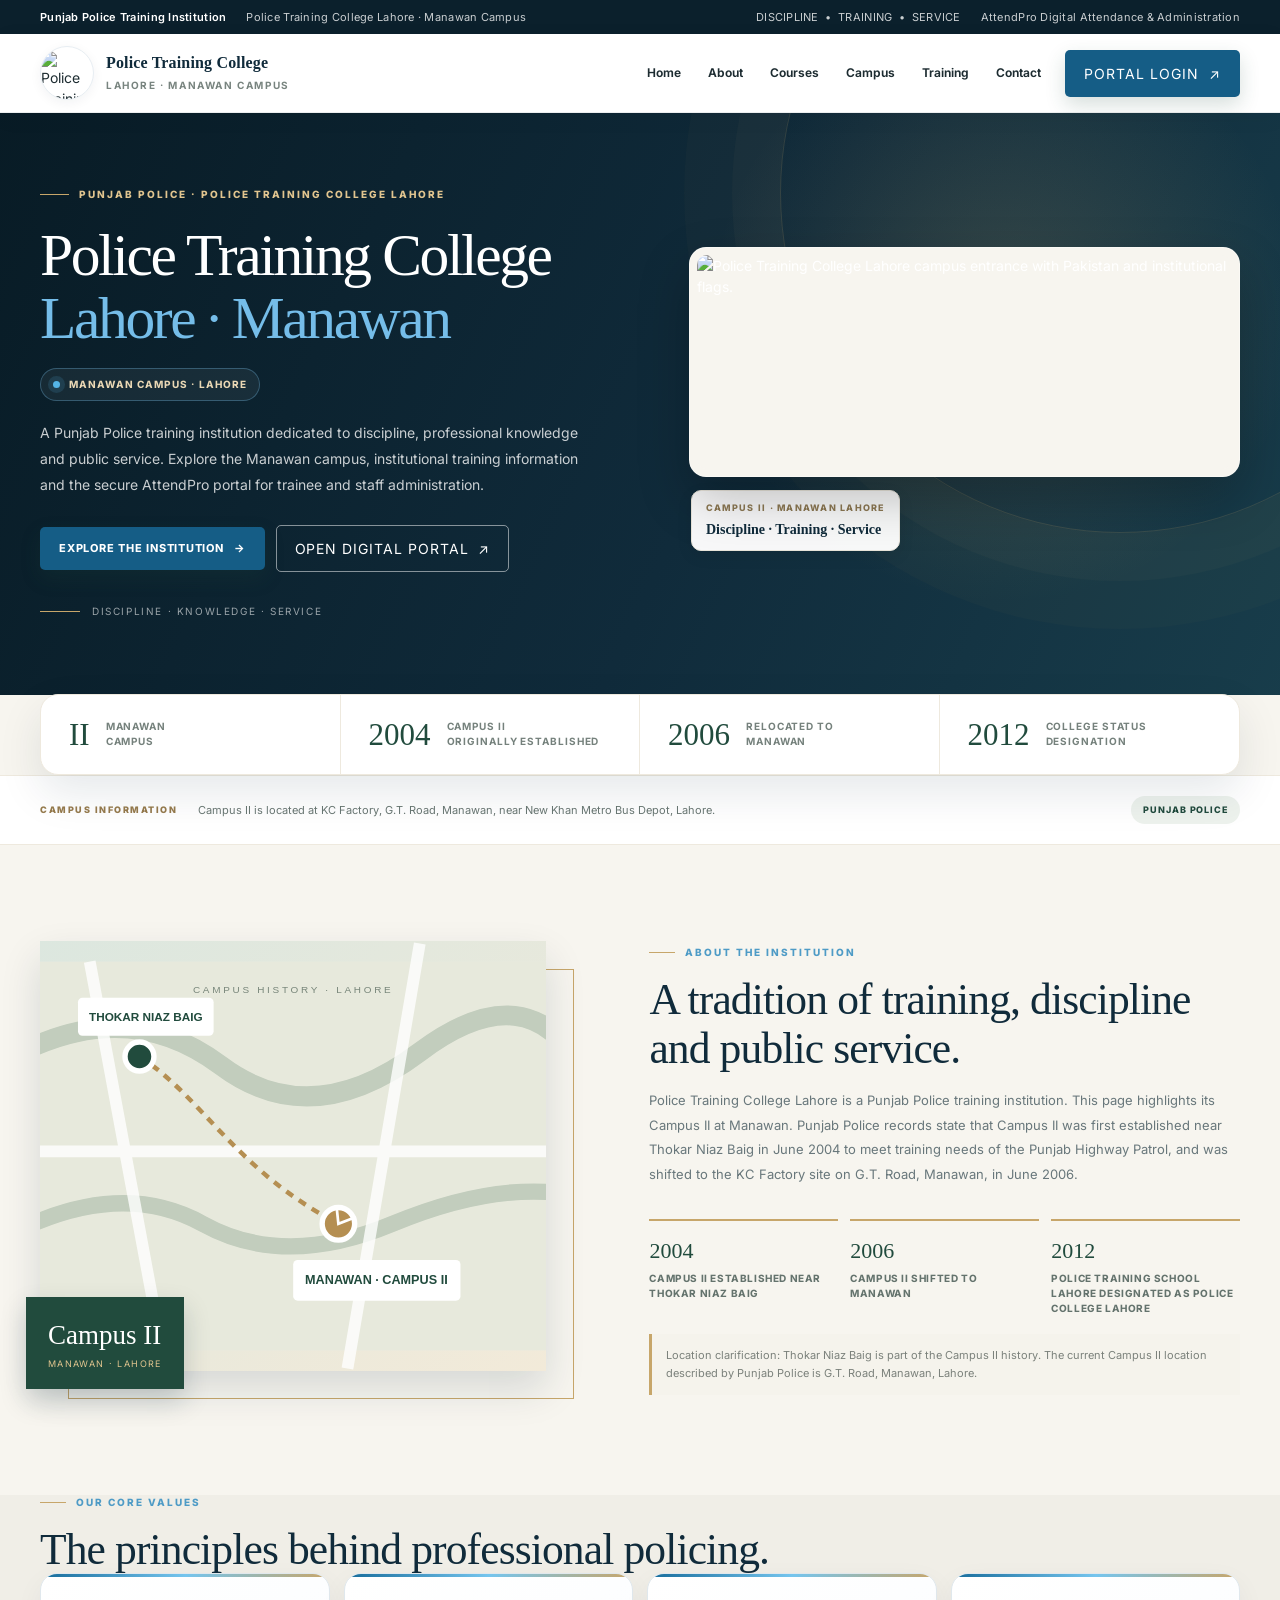
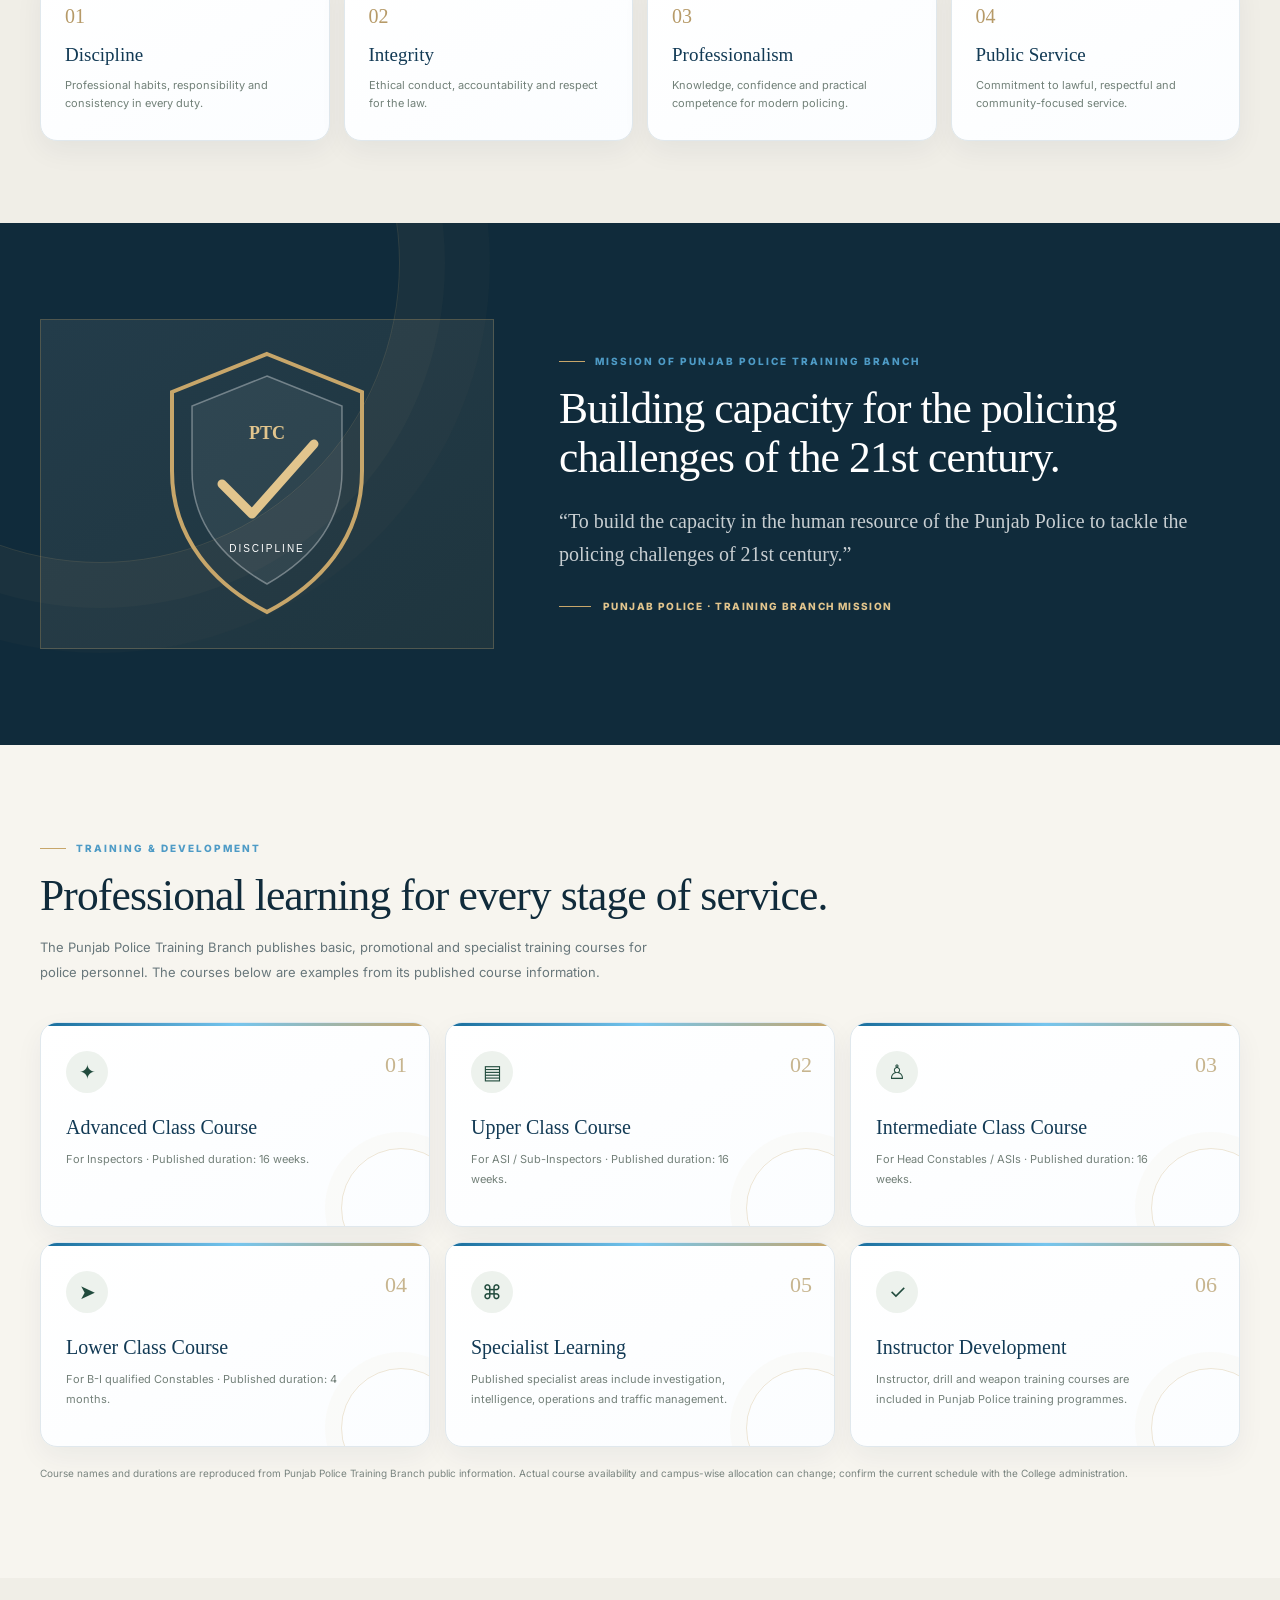
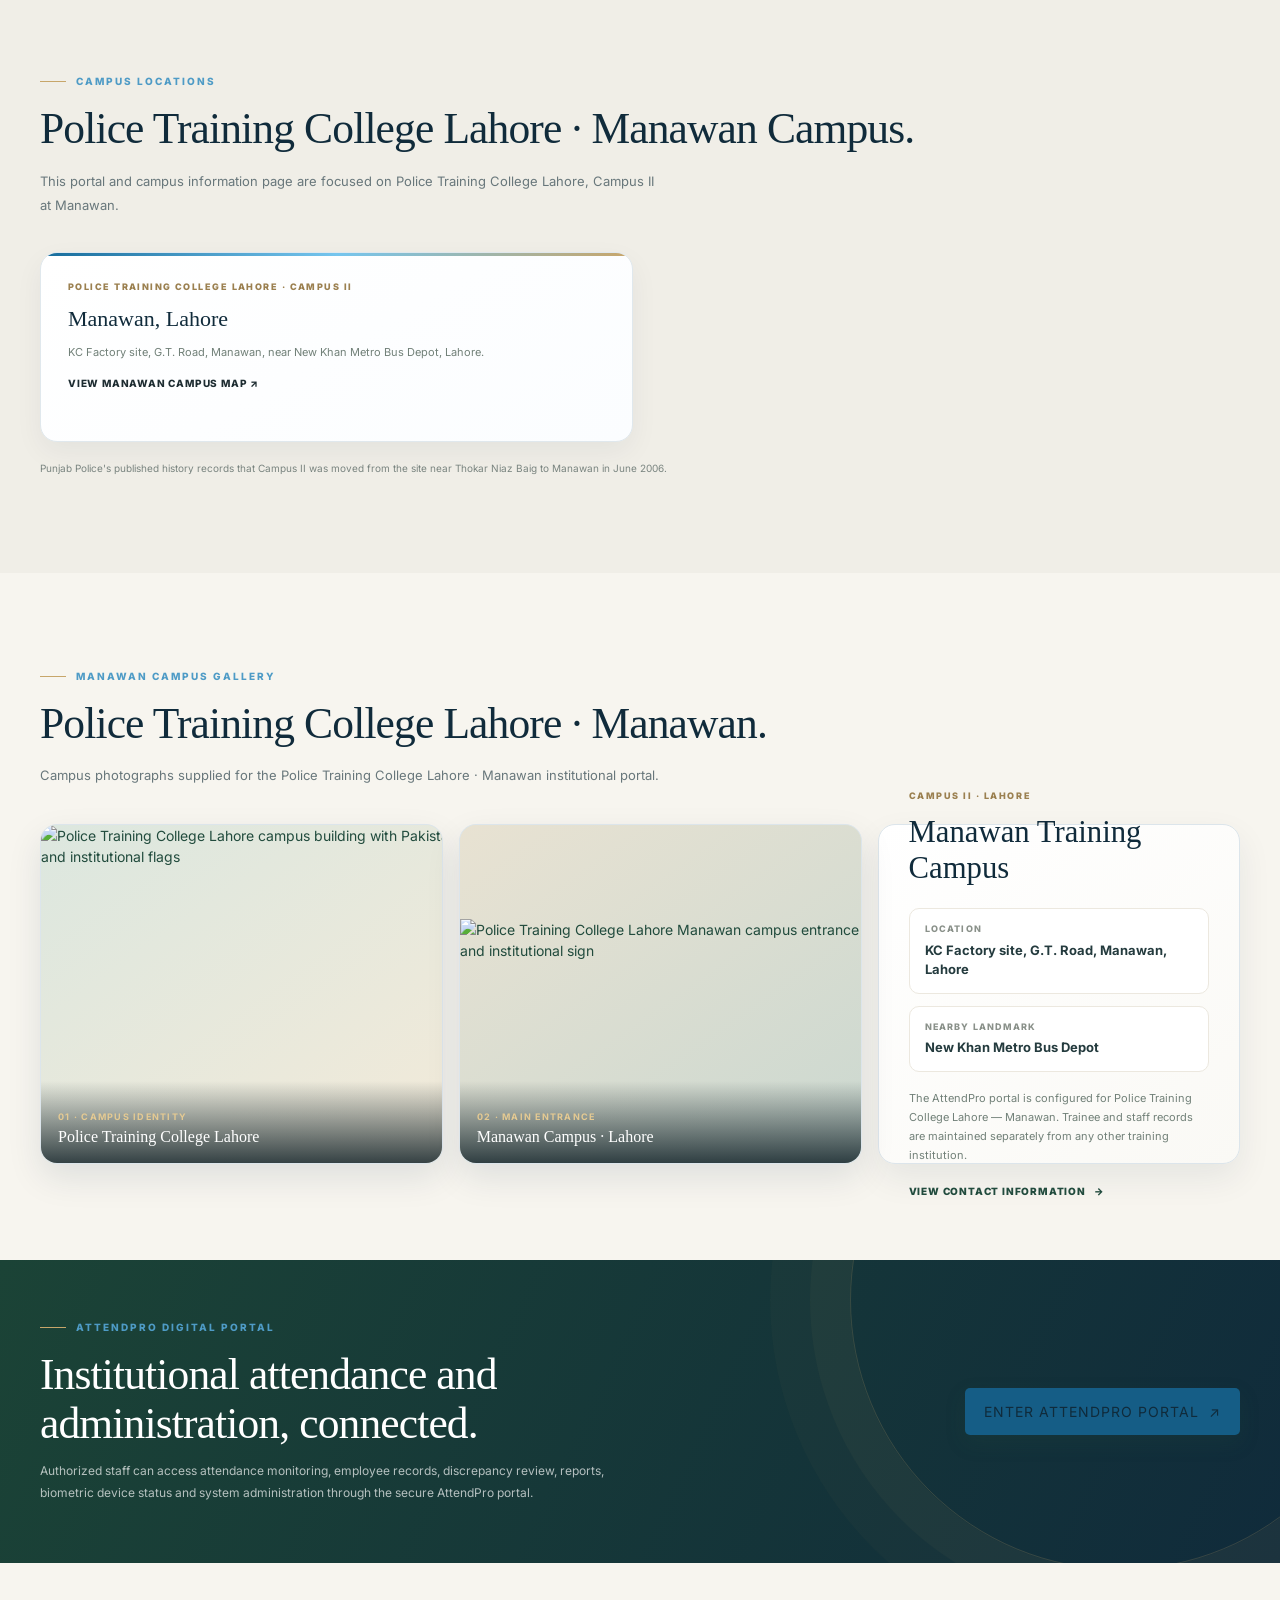
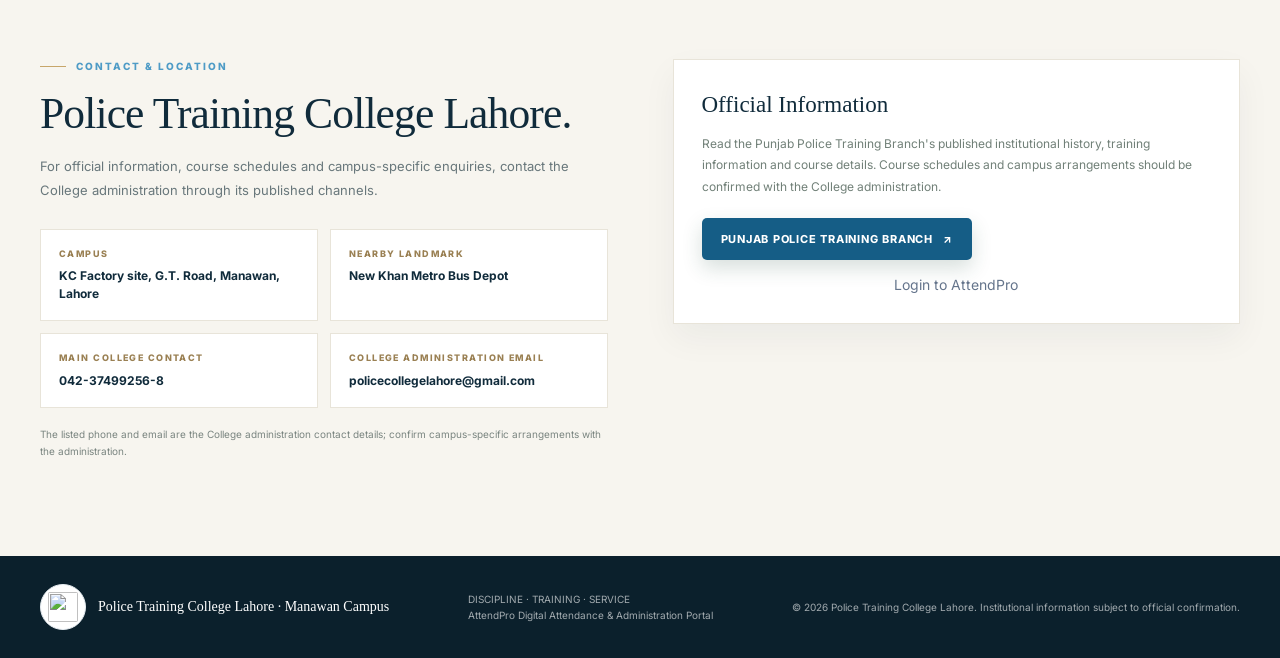
==== commit 1ef3d455: "Refresh PTC Manawan secure login and campus branding" ====
--- a/static/index.html
+++ b/static/index.html
@@ -3,7 +3,7 @@
 <head>
 <meta charset="UTF-8">
 <meta name="viewport" content="width=device-width,initial-scale=1">
-<meta name="attendpro-build" content="2026-11-24-ptc-lahore-manawan-training-portal-v1">
+<meta name="attendpro-build" content="2026-11-24-ptc-manawan-secure-login-v3">
 <meta name="description" content="Police Training College Lahore, Manawan Campus — institutional information and the secure AttendPro trainee and staff management portal.">
 <meta name="theme-color" content="#102b3b">
 <meta property="og:title" content="Police Training College Lahore · Manawan Campus | AttendPro">
@@ -188,17 +188,24 @@
 .leave-tabs{display:flex;gap:0;border-bottom:1px solid var(--gray200);margin-bottom:16px}
 .l-tab{padding:10px 20px;font-size:13px;font-weight:500;color:var(--text2);cursor:pointer;border-bottom:2px solid transparent;margin-bottom:-1px}
 .l-tab.active{color:var(--blue);border-color:var(--blue)}
-/* PRINT */
+/* MASTER REPORT PRINT: print only the generated report, never the dashboard */
+.print-only{display:none}
 @media print{
-  .sidebar,.topbar,.filters,.pagination,.no-print{display:none!important}
-  .main{margin-left:0}
-  .content{padding:0}
-  .screen{display:block!important}
-  .print-only{display:block!important}
-  body{font-size:12px}
-  .card{border:1px solid #ddd;box-shadow:none}
-}
-.print-only{display:none}
+  @page{size:A4 landscape;margin:10mm}
+  body *{visibility:hidden!important}
+  #printLayout,#printLayout *{visibility:visible!important}
+  #printLayout{display:block!important;position:absolute;left:0;top:0;width:100%;padding:0!important;margin:0!important;background:#fff!important;color:#111!important;font-size:10px!important}
+  #printLayout .print-sheet{width:100%;background:#fff!important;color:#111!important;page-break-inside:auto;break-inside:auto}
+  #printLayout .print-page-break{page-break-before:always;break-before:page}
+  #printLayout h1{font-size:19px;margin:0 0 4px;text-align:center}
+  #printLayout h2{font-size:13px;margin:12px 0 5px;padding:5px;background:#e9eef5!important;color:#111!important;-webkit-print-color-adjust:exact;print-color-adjust:exact}
+  #printLayout table{width:100%;border-collapse:collapse;font-size:9px;margin:0 0 10px}
+  #printLayout th,#printLayout td{border:1px solid #555!important;padding:4px 5px;text-align:left;vertical-align:top;color:#111!important}
+  #printLayout th{background:#e9eef5!important;font-weight:700;-webkit-print-color-adjust:exact;print-color-adjust:exact}
+  #printLayout .print-meta{text-align:center;margin:3px 0 12px;font-size:10px}
+  #printLayout .print-signature{display:flex;justify-content:flex-end;margin-top:24px;text-align:center}
+  #printLayout .print-signature span{display:block;border-top:1px solid #111;padding-top:4px;width:210px}
+}
 /* RESPONSIVE */
 @media(max-width:1100px){.kpi-grid{grid-template-columns:repeat(4,1fr)}}
 @media(max-width:900px){.kpi-grid{grid-template-columns:repeat(2,1fr)}.grid2,.grid3{grid-template-columns:1fr}}
@@ -718,9 +725,122 @@
 #apPublicLanding .aplp-btn-primary:hover,#apPublicLanding .aplp-login-btn:hover{background:#0d4569;border-color:#0d4569}
 #apPublicLanding .aplp-section-kicker{color:#4e9bc6}
 
+
+/* PTC Manawan secure sign-in and upgraded institutional cards */
+body.portal-login-open{overflow:hidden!important;background:#071a2c!important}
+body.portal-login-open .app,
+body.portal-login-open #apPublicLanding{display:none!important}
+.login-overlay{position:fixed;inset:0;z-index:5000;display:none;align-items:center;justify-content:center;overflow-y:auto;padding:clamp(14px,3vw,42px);background:radial-gradient(circle at 12% 12%,rgba(48,119,166,.34),transparent 32%),linear-gradient(125deg,#061727 0%,#0b2d49 52%,#124c70 100%);backdrop-filter:none}
+.login-overlay.open{display:flex}
+.login-overlay:before{content:"";position:fixed;inset:0;pointer-events:none;background:linear-gradient(90deg,transparent 49.9%,rgba(255,255,255,.035) 50%,transparent 50.1%);opacity:.55}
+.ptc-login-shell{position:relative;z-index:1;display:grid;grid-template-columns:minmax(0,1.08fr) minmax(390px,.82fr);width:min(1160px,100%);min-height:min(720px,calc(100vh - 48px));overflow:hidden;border:1px solid rgba(255,255,255,.18);border-radius:28px;background:#fff;box-shadow:0 35px 100px rgba(0,0,0,.42)}
+.ptc-login-brand{position:relative;display:flex;flex-direction:column;justify-content:space-between;gap:28px;min-width:0;padding:clamp(28px,4.2vw,54px);overflow:hidden;color:#fff;background:linear-gradient(145deg,rgba(4,24,42,.96),rgba(11,54,83,.94)),url('/assets/ptc-manawan-entrance.webp') center/cover}
+.ptc-login-brand:before{content:"";position:absolute;right:-180px;top:-190px;width:470px;height:470px;border:1px solid rgba(117,189,233,.2);border-radius:50%;box-shadow:0 0 0 36px rgba(117,189,233,.035),0 0 0 78px rgba(117,189,233,.025);pointer-events:none}
+.ptc-login-brand:after{content:"";position:absolute;left:-160px;bottom:-240px;width:450px;height:450px;border:1px solid rgba(220,185,112,.18);border-radius:50%;pointer-events:none}
+.ptc-login-brand-top,.ptc-login-brand-main,.ptc-login-brand-footer{position:relative;z-index:1}
+.ptc-login-brand-top{display:flex;align-items:center;gap:16px}
+.ptc-login-crest{display:grid;place-items:center;flex:0 0 82px;width:82px;height:82px;padding:5px;border-radius:20px;background:#fff;border:1px solid rgba(255,255,255,.8);box-shadow:0 12px 30px rgba(0,0,0,.2)}
+.ptc-login-crest img,.ptc-login-form-crest img{display:block;width:100%;height:100%;object-fit:contain}
+.ptc-login-institution{display:flex;flex-direction:column;gap:4px}
+.ptc-login-institution small{color:#9bd6f4;font-size:10px;font-weight:800;letter-spacing:.2em;text-transform:uppercase}
+.ptc-login-institution strong{font-size:clamp(15px,1.7vw,20px);font-weight:750;line-height:1.25}
+.ptc-login-institution span{color:rgba(255,255,255,.68);font-size:12px;letter-spacing:.04em}
+.ptc-login-brand-main{margin:auto 0;padding:38px 0 22px}
+.ptc-login-eyebrow{display:flex;align-items:center;gap:10px;color:#9bd6f4;font-size:10px;font-weight:850;letter-spacing:.2em;text-transform:uppercase}
+.ptc-login-eyebrow span{width:8px;height:8px;border-radius:50%;background:#45d6a2;box-shadow:0 0 0 5px rgba(69,214,162,.13)}
+.ptc-login-brand h1{margin:20px 0 8px;color:#fff;font-size:clamp(46px,6.4vw,76px);font-weight:850;letter-spacing:-.065em;line-height:.98}
+.ptc-login-brand h1 em{display:block;margin-top:8px;color:#76c4f1;font-style:normal}
+.ptc-login-brand-copy{max-width:420px;color:rgba(255,255,255,.7);font-size:14px;line-height:1.75}
+.ptc-login-photo-card{position:relative;height:clamp(160px,22vh,220px);margin-top:26px;overflow:hidden;border:1px solid rgba(255,255,255,.28);border-radius:18px;background:#123b56;box-shadow:0 18px 42px rgba(0,0,0,.28)}
+.ptc-login-photo-card:after{content:"";position:absolute;inset:35% 0 0;background:linear-gradient(transparent,rgba(3,19,33,.88))}
+.ptc-login-photo-card img{display:block;width:100%;height:100%;object-fit:cover;object-position:center 48%}
+.ptc-login-photo-caption{position:absolute;z-index:1;left:18px;right:18px;bottom:15px;display:flex;flex-direction:column;gap:4px}
+.ptc-login-photo-caption span{color:#b8e5fb;font-size:9px;font-weight:800;letter-spacing:.17em;text-transform:uppercase}
+.ptc-login-photo-caption strong{color:#fff;font-family:Georgia,serif;font-size:17px;font-weight:500}
+.ptc-login-feature-row{display:grid;grid-template-columns:repeat(3,minmax(0,1fr));gap:9px;margin-top:14px}
+.ptc-login-feature{display:flex;flex-direction:column;gap:5px;min-width:0;padding:11px 12px;border:1px solid rgba(255,255,255,.15);border-radius:12px;background:rgba(255,255,255,.065);backdrop-filter:blur(8px)}
+.ptc-login-feature span{color:#83c9f0;font-size:9px;font-weight:850;letter-spacing:.14em}
+.ptc-login-feature strong{color:#fff;font-size:10px;font-weight:800}
+.ptc-login-feature small{color:rgba(255,255,255,.57);font-size:9px;line-height:1.35}
+.ptc-login-brand-footer{display:flex;justify-content:space-between;gap:14px;flex-wrap:wrap;padding-top:18px;border-top:1px solid rgba(255,255,255,.15);color:rgba(255,255,255,.55);font-size:8px;font-weight:800;letter-spacing:.16em}
+.ptc-login-form{display:flex;flex-direction:column;justify-content:center;align-items:stretch;width:auto;max-width:none;min-width:0;padding:clamp(30px,4.5vw,58px);border-radius:0;background:#fff;color:#152f43;box-shadow:none}
+.ptc-login-form-crest{display:grid;place-items:center;width:76px;height:76px;margin-bottom:24px;padding:6px;border:1px solid #e5eaf0;border-radius:18px;background:#fff;box-shadow:0 12px 28px rgba(12,48,73,.08)}
+.ptc-login-form-kicker{color:#277eae;font-size:9px;font-weight:850;letter-spacing:.2em}
+.ptc-login-form h2{margin:10px 0 6px;color:#102d43;font-size:clamp(28px,3vw,36px);font-weight:800;letter-spacing:-.04em}
+.ptc-login-form-intro{margin:0 0 26px;color:#6d7f8e;font-size:13px;line-height:1.7}
+.ptc-login-form .form-label{display:block;margin:0 0 7px;color:#31495c;font-size:11px;font-weight:800}
+.ptc-login-form .form-input{width:100%;height:48px;margin:0 0 19px;padding:0 14px;border:1px solid #dce4eb;border-radius:10px;background:#f9fbfd;color:#152f43;font-size:14px;outline:none;transition:border-color .18s,box-shadow .18s,background .18s}
+.ptc-login-form .form-input:focus{border-color:#2a8dc4;background:#fff;box-shadow:0 0 0 4px rgba(42,141,196,.12)}
+.ptc-login-submit{display:flex;align-items:center;justify-content:center;gap:12px;width:100%;min-height:50px;margin-top:3px;border:0;border-radius:10px;background:linear-gradient(100deg,#0d456b,#176f9f);color:#fff;font-size:13px;font-weight:800;box-shadow:0 12px 24px rgba(17,87,130,.2);transition:transform .18s,box-shadow .18s}
+.ptc-login-submit:hover{transform:translateY(-2px);box-shadow:0 16px 28px rgba(17,87,130,.27)}
+.ptc-login-submit span{font-size:18px}
+.ptc-login-authorized{display:flex;align-items:center;gap:11px;margin-top:22px;padding:13px 14px;border:1px solid #e8edf1;border-radius:11px;background:#f7fafc}
+.ptc-login-shield{display:grid;place-items:center;width:28px;height:28px;border-radius:9px;background:#e7f6ef;color:#19885c;font-size:15px;font-weight:900}
+.ptc-login-authorized strong,.ptc-login-authorized small{display:block}
+.ptc-login-authorized strong{color:#29465a;font-size:10px}
+.ptc-login-authorized small{margin-top:3px;color:#81909b;font-size:9px}
+.ptc-login-form-footer{display:flex;align-items:center;justify-content:space-between;gap:12px;flex-wrap:wrap;margin-top:24px;padding-top:18px;border-top:1px solid #edf0f3}
+.ptc-login-form-footer a{color:#176c9b;font-size:10px;font-weight:850;letter-spacing:.04em;text-decoration:none}
+.ptc-login-form-footer a:hover{text-decoration:underline}
+.ptc-login-form .aplp-login-back{padding:0;border:0;background:transparent;color:#6f8090;font-size:10px;cursor:pointer}
+.ptc-login-form .aplp-login-back:hover{color:#176c9b}
+.ptc-login-form .login-error{margin:0 0 17px;padding:11px 13px;border:1px solid #fecaca;border-radius:9px;background:#fff1f2;color:#991b1b;font-size:11px;line-height:1.5;overflow-wrap:anywhere}
+#apPublicLanding .aplp-stats{overflow:hidden;border-radius:18px;box-shadow:0 18px 44px rgba(13,39,58,.1)}
+#apPublicLanding .aplp-stat{transition:background .2s}
+#apPublicLanding .aplp-stat:hover{background:#f5f9fc}
+#apPublicLanding .aplp-value-card,#apPublicLanding .aplp-training-card,#apPublicLanding .aplp-campus-card{position:relative;overflow:hidden;border:1px solid #e0e8ed;border-radius:17px;background:linear-gradient(150deg,#fff 0%,#fbfdff 100%);box-shadow:0 10px 28px rgba(12,44,66,.055);transition:transform .22s,box-shadow .22s,border-color .22s}
+#apPublicLanding .aplp-value-card:before,#apPublicLanding .aplp-training-card:before,#apPublicLanding .aplp-campus-card:before{content:"";position:absolute;left:0;top:0;width:100%;height:3px;background:linear-gradient(90deg,#176c9b,#75c5ee,#c8a66a)}
+#apPublicLanding .aplp-value-card:hover,#apPublicLanding .aplp-training-card:hover,#apPublicLanding .aplp-campus-card:hover{transform:translateY(-5px);border-color:#c8dce8;box-shadow:0 20px 38px rgba(12,44,66,.12)}
+#apPublicLanding .aplp-value-card h3,#apPublicLanding .aplp-training-card h3{color:#123a55}
+#apPublicLanding .aplp-campus-card{padding:27px;min-height:190px}
+#apPublicLanding .aplp-gallery-item{border:1px solid #dce5eb;border-radius:17px;box-shadow:0 14px 34px rgba(12,44,66,.1)}
+#apPublicLanding .aplp-gallery-item img{transition:transform .5s}
+#apPublicLanding .aplp-gallery-item:hover img{transform:scale(1.045)}
+#apPublicLanding .aplp-gallery-info{border:1px solid #dce5eb;border-radius:17px;box-shadow:0 14px 34px rgba(12,44,66,.075)}
+.sb-logo-icon{overflow:hidden;border:1px solid rgba(255,255,255,.35);background:#fff!important;color:transparent!important}
+.sb-logo-icon img{display:block;width:100%;height:100%;object-fit:contain;padding:2px}
+#apPublicLanding .aplp-brand-mark,#apPublicLanding .aplp-footer-crest{display:grid;place-items:center;overflow:hidden;background:#fff;border:1px solid #e7edf2;border-radius:50%;padding:4px}
+#apPublicLanding .aplp-brand-mark img,#apPublicLanding .aplp-footer-crest img{display:block;width:100%;height:100%;object-fit:contain}
+
+#apPublicLanding .aplp-gallery-manawan-grid{grid-template-columns:minmax(0,1fr) minmax(0,1fr) minmax(280px,.9fr);grid-template-rows:340px;gap:16px}
+#apPublicLanding .aplp-gallery-manawan-grid .aplp-gallery-item:first-child{grid-row:auto}
+#apPublicLanding .aplp-gallery-manawan-grid .aplp-gallery-item{min-height:0}
+#apPublicLanding .aplp-gallery-manawan-grid .aplp-gallery-art{height:100%;min-height:0;overflow:hidden}
+#apPublicLanding .aplp-gallery-manawan-grid .aplp-gallery-art img{display:block;width:100%;height:100%;object-fit:cover;object-position:center}
+@media(max-width:980px){
+ .ptc-login-shell{grid-template-columns:minmax(0,1fr) minmax(340px,.9fr)}
+ .ptc-login-brand{padding:30px}
+ .ptc-login-form{padding:34px}
+ #apPublicLanding .aplp-gallery-manawan-grid{grid-template-columns:repeat(2,minmax(0,1fr));grid-template-rows:270px auto}
+ #apPublicLanding .aplp-gallery-manawan-grid .aplp-gallery-info{grid-column:1/-1}
+}
+@media(max-width:720px){
+ .login-overlay{align-items:flex-start;padding:10px}
+ .ptc-login-shell{grid-template-columns:1fr;min-height:0;width:100%;max-width:520px;border-radius:20px}
+ .ptc-login-brand{gap:20px;padding:22px}
+ .ptc-login-brand-top{gap:12px}
+ .ptc-login-crest{flex-basis:62px;width:62px;height:62px;border-radius:15px}
+ .ptc-login-institution strong{font-size:14px}
+ .ptc-login-brand-main{padding:18px 0 0}
+ .ptc-login-brand h1{font-size:45px;margin:13px 0 5px}
+ .ptc-login-brand-copy{font-size:12px}
+ .ptc-login-photo-card{height:155px;margin-top:17px}
+ .ptc-login-feature-row{gap:6px}
+ .ptc-login-feature{padding:9px 8px}
+ .ptc-login-feature strong{font-size:9px}
+ .ptc-login-feature small{font-size:8px}
+ .ptc-login-brand-footer{padding-top:13px;font-size:7px}
+ .ptc-login-form{padding:26px 22px 24px}
+ .ptc-login-form-crest{width:60px;height:60px;margin-bottom:16px}
+ .ptc-login-form h2{font-size:28px}
+ .ptc-login-form-intro{margin-bottom:20px}
+ #apPublicLanding .aplp-gallery-manawan-grid{grid-template-columns:1fr;grid-template-rows:220px 220px auto}
+ #apPublicLanding .aplp-gallery-manawan-grid .aplp-gallery-info{grid-column:auto}
+}
+
 </style>
 
-<link rel="preload" as="image" href="/assets/ptc-manawan-entrance.webp" type="image/webp">
+<link rel="preload" as="image" href="/assets/ptc-manawan-flags-campus.webp" type="image/webp">
 </head>
 
 <body class="aplp-landing-mode">
@@ -764,13 +884,13 @@
         <div class="aplp-hero-visual">
           <div class="aplp-campus-art">
             <picture>
-              <source srcset="/assets/ptc-manawan-entrance.webp" type="image/webp">
-              <img src="/assets/ptc-manawan-entrance.jpg"
-                alt="Front entrance and sign of Police Training College Lahore."
-                width="1366" height="512" fetchpriority="high" decoding="async">
+              <source srcset="/assets/ptc-manawan-flags-campus.webp" type="image/webp">
+              <img src="/assets/ptc-manawan-flags-campus.webp"
+                alt="Police Training College Lahore campus entrance with Pakistan and institutional flags."
+                width="511" height="391" fetchpriority="high" decoding="async">
             </picture>
           </div>
-          <div class="aplp-photo-label"><small>Manawan Campus Entrance</small><strong>Police Training College Lahore</strong></div>
+          <div class="aplp-photo-label"><small>Campus II · Manawan Lahore</small><strong>Discipline · Training · Service</strong></div>
         </div>
       </div>
     </section>
@@ -880,11 +1000,15 @@
       <div class="aplp-container">
         <div class="aplp-section-kicker">Manawan Campus Gallery</div>
         <h2 class="aplp-section-title">Police Training College Lahore · Manawan.</h2>
-        <p class="aplp-section-lead">Campus entrance imagery supplied for the Manawan portal and institutional website.</p>
+        <p class="aplp-section-lead">Campus photographs supplied for the Police Training College Lahore · Manawan institutional portal.</p>
         <div class="aplp-gallery-grid aplp-gallery-manawan-grid">
           <figure class="aplp-gallery-item">
+            <div class="aplp-gallery-art"><img src="/assets/ptc-manawan-flags-campus.webp" alt="Police Training College Lahore campus building with Pakistan and institutional flags" loading="lazy" decoding="async" width="511" height="391"></div>
+            <figcaption class="aplp-gallery-caption"><small>01 · Campus Identity</small>Police Training College Lahore</figcaption>
+          </figure>
+          <figure class="aplp-gallery-item">
             <div class="aplp-gallery-art"><picture><source srcset="/assets/ptc-manawan-entrance.webp" type="image/webp"><img src="/assets/ptc-manawan-entrance.jpg" alt="Police Training College Lahore Manawan campus entrance and institutional sign" loading="lazy" decoding="async" width="1366" height="512"></picture></div>
-            <figcaption class="aplp-gallery-caption"><small>01 · Manawan Campus</small>Police Training College Lahore</figcaption>
+            <figcaption class="aplp-gallery-caption"><small>02 · Main Entrance</small>Manawan Campus · Lahore</figcaption>
           </figure>
           <article class="aplp-gallery-info">
             <div class="aplp-gallery-info-kicker">Campus II · Lahore</div>
@@ -1433,32 +1557,8 @@
     </div>
   </div>
 </div>
-<!-- PRINT LAYOUT -->
-<div class="print-only" id="printLayout" style="padding:20px">
-  <div style="text-align:center;margin-bottom:20px">
-    <div style="font-size:24px;font-weight:700">🏢 Al-Rehman Industries Ltd.</div>
-    <div id="printTitle" style="font-size:16px;margin-top:4px"></div>
-    <div id="printMeta" style="font-size:12px;color:#666;margin-top:4px"></div>
-  </div>
-  <table style="width:100%;border-collapse:collapse;font-size:12px">
-    <thead><tr style="background:#f1f5f9">
-      <th style="border:1px solid #ddd;padding:6px">AC-No.</th>
-      <th style="border:1px solid #ddd;padding:6px">Name</th>
-      <th style="border:1px solid #ddd;padding:6px">Date</th>
-      <th style="border:1px solid #ddd;padding:6px">Timetable</th>
-      <th style="border:1px solid #ddd;padding:6px">Clock In</th>
-      <th style="border:1px solid #ddd;padding:6px">Clock Out</th>
-      <th style="border:1px solid #ddd;padding:6px">Absent</th>
-      <th style="border:1px solid #ddd;padding:6px">Department</th>
-      <th style="border:1px solid #ddd;padding:6px">Status</th>
-    </tr></thead>
-    <tbody id="printTbody"></tbody>
-  </table>
-  <div style="margin-top:30px;display:flex;justify-content:space-between">
-    <div style="text-align:center"><div style="border-top:1px solid #000;padding-top:4px;width:160px;font-size:11px">Prepared By</div></div>
-    <div style="text-align:center"><div style="border-top:1px solid #000;padding-top:4px;width:160px;font-size:11px">Approved By</div></div>
-  </div>
-</div>
+<!-- Dedicated print surface: populated from the filtered attendance source rows. -->
+<div class="print-only" id="printLayout" aria-hidden="true"><div id="printTemplateRoot"></div></div>
 </div>
 
 <!-- ═══════════════════ DEVICE STATUS ═══════════════════ -->
@@ -1784,16 +1884,58 @@
  </div>
 </div>
 
-<div class="login-overlay" id="loginOverlay">
-  <form class="login-card" onsubmit="loginUser(event)">
-    <div class="sb-logo-icon login-crest"><img src="/assets/ptc-college-crest.webp" alt="Police Training College Lahore crest" width="48" height="48"></div><h2>PTC Manawan Portal Login</h2><p>Police Training College Lahore · Manawan Campus. Sign in with your assigned account.</p>
-    <div class="login-error" id="loginError"></div>
-    <label class="form-label" for="loginUsername" id="loginUsernameLabel">Email address</label><input class="form-input" id="loginUsername" type="text" autocomplete="username" placeholder="you@company.com" required>
-    <label class="form-label" for="loginPassword">Password</label><input class="form-input" id="loginPassword" type="password" autocomplete="current-password" required>
-    <button class="btn btn-primary" style="width:100%;justify-content:center;margin-top:6px" type="submit">Sign In</button>
-    <div class="access-help">Use your assigned account credentials. Change your password after your first sign-in.</div>
-    <button class="aplp-login-back" type="button" onclick="returnToPublicLanding()">← Back to institution website</button>
-  </form>
+<div class="login-overlay" id="loginOverlay" aria-label="PTC Manawan secure portal sign in">
+  <div class="ptc-login-shell">
+    <section class="ptc-login-brand" aria-label="Police Training College Lahore identity">
+      <div class="ptc-login-brand-top">
+        <span class="ptc-login-crest"><img src="/assets/ptc-college-crest.webp" alt="Police Training College Lahore crest" width="78" height="78"></span>
+        <span class="ptc-login-institution">
+          <small>Punjab Police</small>
+          <strong>Police Training College Lahore</strong>
+          <span>Manawan Campus · Lahore</span>
+        </span>
+      </div>
+      <div class="ptc-login-brand-main">
+        <div class="ptc-login-eyebrow"><span></span> Authorized Digital Access</div>
+        <h1>PTC <em>Manawan</em></h1>
+        <p class="ptc-login-brand-copy">Biometric Attendance &amp; Trainee Management System</p>
+        <div class="ptc-login-photo-card">
+          <img src="/assets/ptc-manawan-flags-campus.webp" alt="Police Training College Lahore campus with Pakistan and institutional flags" width="511" height="391">
+          <div class="ptc-login-photo-caption">
+            <span>Campus II · Manawan, Lahore</span>
+            <strong>Discipline · Training · Service</strong>
+          </div>
+        </div>
+        <div class="ptc-login-feature-row">
+          <div class="ptc-login-feature"><span>01</span><strong>Secure Access</strong><small>Authorized accounts</small></div>
+          <div class="ptc-login-feature"><span>02</span><strong>Role Based</strong><small>Controlled permissions</small></div>
+          <div class="ptc-login-feature"><span>03</span><strong>Digital Records</strong><small>Attendance &amp; training</small></div>
+        </div>
+      </div>
+      <div class="ptc-login-brand-footer">
+        <span>POLICE TRAINING COLLEGE LAHORE</span>
+        <span>DISCIPLINE&nbsp; • &nbsp;TRAINING&nbsp; • &nbsp;SERVICE</span>
+      </div>
+    </section>
+
+    <form class="login-card ptc-login-form" onsubmit="loginUser(event)">
+      <div class="ptc-login-form-crest"><img src="/assets/ptc-college-crest.webp" alt="Police Training College Lahore crest" width="62" height="62"></div>
+      <div class="ptc-login-form-kicker">ATTENDPRO · SECURE PORTAL</div>
+      <h2>Welcome back</h2>
+      <p class="ptc-login-form-intro">Sign in with your assigned Police Training College account to continue.</p>
+      <div class="login-error" id="loginError" role="alert" aria-live="polite"></div>
+      <label class="form-label" for="loginUsername" id="loginUsernameLabel">Email address</label>
+      <input class="form-input" id="loginUsername" type="text" autocomplete="username" placeholder="you@ptclahore.co" required>
+      <label class="form-label" for="loginPassword">Password</label>
+      <input class="form-input" id="loginPassword" type="password" autocomplete="current-password" placeholder="Enter your password" required>
+      <button class="btn btn-primary ptc-login-submit" type="submit">Sign In <span aria-hidden="true">→</span></button>
+      <div class="ptc-login-authorized"><span class="ptc-login-shield">✓</span><span><strong>Authorized users only</strong><small>Access is monitored and role-controlled.</small></span></div>
+      <div class="ptc-login-form-footer">
+        <button class="aplp-login-back" type="button" onclick="returnToPublicLanding()">← Back to institution website</button>
+        <a href="https://ptclahore.co/" target="_blank" rel="noopener noreferrer">https://ptclahore.co ↗</a>
+      </div>
+    </form>
+  </div>
 </div>
 
 <div class="modal-overlay" id="apEmployeeEditOverlay" onclick="if(event.target===this)closeEmployeeEditor()">
@@ -1819,7 +1961,7 @@
 <div id="apActionDialog" role="dialog" aria-modal="true" aria-labelledby="apDialogTitle"><div class="ap-dialog-box"><h3 id="apDialogTitle" style="font-size:17px;margin-bottom:10px">Confirm action</h3><div id="apDialogMessage" style="font-size:13px"></div><div id="apDialogInputWrap" style="display:none"><input id="apDialogInput" type="text" autocomplete="off"></div><div class="ap-dialog-actions"><button type="button" id="apDialogCancel" class="btn btn-outline">Cancel</button><button type="button" id="apDialogOK" class="btn btn-primary">Continue</button></div></div></div>
 
 <script>
-window.ATTENDPRO_BUILD = "2026-11-24-ptc-lahore-manawan-training-portal-v1";
+window.ATTENDPRO_BUILD = "2026-11-24-ptc-manawan-secure-login-v3";
 
 const apEnglishText = new Map([
  ['Could not load settings:','Could not load settings:'],['Could not save settings:','Could not save settings:'],
@@ -1984,6 +2126,7 @@
 let currentSettings = {};
 let userSelectedDate = false;
 let currentReportRows = [];
+let currentReportSourceRows = [];
 let currentReportExportMode = 'attendance';
 
 async function apiJSON(path, options={}) {
@@ -1995,7 +2138,15 @@
   }
   if (!response.ok) {
     let detail = `${response.status} ${response.statusText}`;
-    try { const body = await response.json(); detail = body.detail || body.message || detail; } catch(_) {}
+    const raw = await response.text().catch(() => '');
+    if (raw) {
+      try {
+        const body = JSON.parse(raw);
+        detail = body.detail || body.message || detail;
+      } catch (_) {
+        detail = raw.trim().slice(0, 280) || detail;
+      }
+    }
     throw new Error(detail);
   }
   return response.json();
@@ -2632,7 +2783,7 @@
       <span>🏖 Leave: <strong>${rows.filter(r=>r.status==='On Leave').length}</strong></span>
     </div>
     <div style="display:flex;gap:8px;margin-top:14px">
-      <button class="btn btn-primary btn-sm" onclick="window.print()">🖨 Print Report</button>
+      <button class="btn btn-primary btn-sm" onclick="printMasterAttendanceReport()">🖨 Print Report</button>
       <button class="btn btn-outline btn-sm" onclick="notify('Export to Excel requires backend integration')">📊 Export Excel</button>
       <button class="btn btn-outline btn-sm" onclick="notify('Export to PDF requires backend integration')">📄 Export PDF</button>
     </div>`;
@@ -2720,7 +2871,7 @@
   } catch(e) { notify('Could not load report data: '+e.message); return; }
   currentReportRows=rows;
   const shown=rows.slice(0,100);
-  document.getElementById('reportPreview').innerHTML=`<div style="border-bottom:1px solid var(--gray200);padding-bottom:12px;margin-bottom:14px"><div style="font-size:16px;font-weight:700;text-align:center">AttendPro — Attendance Report</div><div style="text-align:center;color:var(--text2);font-size:13px;margin-top:4px">${escapeHtml(type)}</div><div style="text-align:center;font-size:11px;color:var(--text3);margin-top:2px">Period: ${escapeHtml(from)} to ${escapeHtml(to)} · Generated: ${new Date().toLocaleString()}</div></div><div class="tbl-wrap"><table><thead><tr><th>ID</th><th>Name</th><th>Dept</th><th>Check-in</th><th>Check-out</th><th>Status</th></tr></thead><tbody>${shown.map(r=>`<tr><td style="font-size:11px;font-family:monospace">${escapeHtml(r.id)}</td><td>${escapeHtml(r.name)}</td><td style="font-size:11px">${escapeHtml(r.dept)}</td><td>${escapeHtml(r.cin)}</td><td>${escapeHtml(r.cout)}</td><td>${statusBadge(r.status)}</td></tr>`).join('')}</tbody></table></div><div style="margin-top:12px;padding:10px;background:var(--gray50);border-radius:6px;display:flex;gap:20px;flex-wrap:wrap;font-size:12px"><span>Records: <strong>${rows.length}</strong></span><span>Present: <strong>${rows.filter(r=>r.status==='Present'||r.status==='Early Arrival').length}</strong></span><span>Late: <strong>${rows.filter(r=>r.status==='Late').length}</strong></span><span>Absent: <strong>${rows.filter(r=>r.status==='Absent').length}</strong></span></div><div style="display:flex;gap:8px;margin-top:14px"><button class="btn btn-primary btn-sm" onclick="window.print()">🖨 Print Report</button><button class="btn btn-outline btn-sm" onclick="downloadReportCsv()">📊 Export CSV</button></div>`;
+  document.getElementById('reportPreview').innerHTML=`<div style="border-bottom:1px solid var(--gray200);padding-bottom:12px;margin-bottom:14px"><div style="font-size:16px;font-weight:700;text-align:center">AttendPro — Attendance Report</div><div style="text-align:center;color:var(--text2);font-size:13px;margin-top:4px">${escapeHtml(type)}</div><div style="text-align:center;font-size:11px;color:var(--text3);margin-top:2px">Period: ${escapeHtml(from)} to ${escapeHtml(to)} · Generated: ${new Date().toLocaleString()}</div></div><div class="tbl-wrap"><table><thead><tr><th>ID</th><th>Name</th><th>Dept</th><th>Check-in</th><th>Check-out</th><th>Status</th></tr></thead><tbody>${shown.map(r=>`<tr><td style="font-size:11px;font-family:monospace">${escapeHtml(r.id)}</td><td>${escapeHtml(r.name)}</td><td style="font-size:11px">${escapeHtml(r.dept)}</td><td>${escapeHtml(r.cin)}</td><td>${escapeHtml(r.cout)}</td><td>${statusBadge(r.status)}</td></tr>`).join('')}</tbody></table></div><div style="margin-top:12px;padding:10px;background:var(--gray50);border-radius:6px;display:flex;gap:20px;flex-wrap:wrap;font-size:12px"><span>Records: <strong>${rows.length}</strong></span><span>Present: <strong>${rows.filter(r=>r.status==='Present'||r.status==='Early Arrival').length}</strong></span><span>Late: <strong>${rows.filter(r=>r.status==='Late').length}</strong></span><span>Absent: <strong>${rows.filter(r=>r.status==='Absent').length}</strong></span></div><div style="display:flex;gap:8px;margin-top:14px"><button class="btn btn-primary btn-sm" onclick="printMasterAttendanceReport()">🖨 Print Report</button><button class="btn btn-outline btn-sm" onclick="downloadReportCsv()">📊 Export CSV</button></div>`;
   document.getElementById('printTitle').textContent=type;
   document.getElementById('printMeta').textContent=`Period: ${from} to ${to} · Generated: ${new Date().toLocaleString()}`;
   document.getElementById('printTbody').innerHTML=shown.map(r=>`<tr><td style="border:1px solid #ddd;padding:5px">${escapeHtml(r.id)}</td><td style="border:1px solid #ddd;padding:5px">${escapeHtml(r.name)}</td><td style="border:1px solid #ddd;padding:5px">${escapeHtml(r.dept)}</td><td style="border:1px solid #ddd;padding:5px">${escapeHtml(r.cin)}</td><td style="border:1px solid #ddd;padding:5px">${escapeHtml(r.cout)}</td><td style="border:1px solid #ddd;padding:5px">${escapeHtml(r.wh||'—')}</td><td style="border:1px solid #ddd;padding:5px">${escapeHtml(r.status)}</td></tr>`).join('');
@@ -2781,23 +2932,50 @@
     const newUserLabel=document.getElementById('newUserNameLabel'),newUserInput=document.getElementById('newUserName');
     if(newUserLabel)newUserLabel.textContent=cloudMode?'Email address':'Username';
     if(newUserInput){newUserInput.type=cloudMode?'email':'text';newUserInput.placeholder=cloudMode?'name@company.com':'Username';}
-    if(result.authenticated){currentUser=result.user;document.getElementById('loginOverlay').classList.remove('open');applyPermissions();await loadRealData(true);}
-    else document.getElementById('loginOverlay').classList.add('open');
-  } catch(e) { document.getElementById('loginOverlay').classList.add('open'); }
+    if(result.authenticated){
+      currentUser=result.user;
+      document.body.classList.remove('portal-login-open');
+      document.getElementById('loginOverlay').classList.remove('open');
+      applyPermissions();
+      await loadRealData(true);
+    } else if(typeof aplpPortalScreenFromHash==='function' && aplpPortalScreenFromHash()) {
+      document.body.classList.add('portal-login-open');
+      document.getElementById('loginOverlay').classList.add('open');
+    } else {
+      document.body.classList.remove('portal-login-open');
+      document.getElementById('loginOverlay').classList.remove('open');
+    }
+  } catch(e) {
+    if(typeof aplpPortalScreenFromHash==='function' && aplpPortalScreenFromHash()) {
+      document.body.classList.add('portal-login-open');
+      document.getElementById('loginOverlay').classList.add('open');
+    } else {
+      document.body.classList.remove('portal-login-open');
+      document.getElementById('loginOverlay').classList.remove('open');
+    }
+  }
 }
 async function loginUser(event) {
   if(event)event.preventDefault();
   const error=document.getElementById('loginError');error.style.display='none';
   try {
     const result=await apiJSON('/api/auth/login',{method:'POST',body:JSON.stringify({username:document.getElementById('loginUsername').value.trim(),password:document.getElementById('loginPassword').value})});
-    currentUser=result.user;document.getElementById('loginOverlay').classList.remove('open');document.getElementById('loginPassword').value='';applyPermissions();await loadRealData(true);
+    currentUser=result.user;
+    document.body.classList.remove('portal-login-open');
+    document.getElementById('loginOverlay').classList.remove('open');
+    document.getElementById('loginPassword').value='';
+    applyPermissions();
+    await loadRealData(true);
   } catch(e) {error.textContent=englishMessage(e.message||'Login failed. Please try again.');error.style.display='block';}
 }
 async function logoutUser() {
   if(!currentUser)return;
   if(!await appConfirm('Are you sure you want to log out?'))return;
   try{await apiJSON('/api/auth/logout',{method:'POST'});}catch(_){}
-  currentUser=null;document.getElementById('loginOverlay').classList.add('open');applyPermissions();
+  currentUser=null;
+  document.body.classList.add('portal-login-open');
+  document.getElementById('loginOverlay').classList.add('open');
+  applyPermissions();
 }
 async function changeMyPassword() {
   const current=document.getElementById('currentPassword').value,newPass=document.getElementById('newPassword').value;
@@ -3299,6 +3477,7 @@
   if((Date.parse(to)-Date.parse(from))/86400000>366){notify('Select a date range of 366 days or less.','error');return;}
   document.getElementById('rptFrom').value=from;document.getElementById('rptTo').value=to;
   currentReportRows = [];
+  currentReportSourceRows = [];
   currentReportExportMode = 'attendance';
   preview.innerHTML = '<div style="text-align:center;padding:42px;color:var(--text2)">Loading report data…</div>';
   const q = new URLSearchParams({from,to});
@@ -3340,6 +3519,8 @@
   if(type === 'Absent Employees')sourceRows=sourceRows.filter(r => r.status==='Absent');
   if(type === 'Late Arrivals')sourceRows=sourceRows.filter(r => r.status==='Late');
 
+  // Keep the full filtered detail set for the supplied two-sheet print/XLSX template.
+  currentReportSourceRows = sourceRows.map(r=>({...r}));
   let rows = sourceRows;
   let fields = [['id','AC-No.'],['name','Name'],['date','Date'],['timetable','Timetable'],['cin','Clock In'],['cout','Clock Out'],['absent','Absent'],['dept','Department'],['status','Status']];
   currentReportExportMode = 'attendance';
@@ -3394,7 +3575,7 @@
   const help = editable
     ? (cloudMode ? 'Edit Clock In, Clock Out, Timetable or Status, then click Save to Supabase. Original biometric data stays unchanged.' : 'Preview cells can be edited for export only. Local source database will not change.')
     : 'View-only mode: reports can be viewed, exported and printed.';
-  preview.innerHTML = `<div style="border-bottom:1px solid var(--gray200);padding-bottom:12px;margin-bottom:14px"><div style="font-size:16px;font-weight:700;text-align:center">Police Training Collage — Biometric Attendance</div><div style="text-align:center;color:var(--text2);font-size:13px;margin-top:4px">${escapeHtml(type)}</div><div style="text-align:center;font-size:11px;color:var(--text3);margin-top:2px">Period: ${escapeHtml(from)} to ${escapeHtml(to)} · Generated: ${new Date().toLocaleString()}</div><div class="access-help" style="text-align:center">${help}</div></div><div class="tbl-wrap"><table><thead><tr>${fields.map(x=>`<th>${x[1]}</th>`).join('')}</tr></thead><tbody>${tableRows || `<tr><td colspan="${fields.length}" style="text-align:center;padding:22px">No records for the selected filters.</td></tr>`}</tbody></table></div><div style="margin-top:12px;padding:10px;background:var(--gray50);border-radius:6px;display:flex;gap:20px;flex-wrap:wrap;font-size:12px">${summary}</div><div style="display:flex;gap:8px;flex-wrap:wrap;margin-top:14px"><button class="btn btn-primary btn-sm" onclick="window.print()">🖨 Print Report</button><button class="btn btn-outline btn-sm" onclick="downloadReportCsv()">📊 Export CSV</button><button class="btn btn-outline btn-sm" onclick="downloadReportExcel()">📗 Export Editable Excel</button>${editable&&cloudMode?'<button class="btn btn-primary btn-sm" onclick="saveReportToSupabase()">☁ Save Changes to Supabase</button>':''}</div>`;
+  preview.innerHTML = `<div style="border-bottom:1px solid var(--gray200);padding-bottom:12px;margin-bottom:14px"><div style="font-size:16px;font-weight:700;text-align:center">Police Training Collage — Biometric Attendance</div><div style="text-align:center;color:var(--text2);font-size:13px;margin-top:4px">${escapeHtml(type)}</div><div style="text-align:center;font-size:11px;color:var(--text3);margin-top:2px">Period: ${escapeHtml(from)} to ${escapeHtml(to)} · Generated: ${new Date().toLocaleString()}</div><div class="access-help" style="text-align:center">${help}</div></div><div class="tbl-wrap"><table><thead><tr>${fields.map(x=>`<th>${x[1]}</th>`).join('')}</tr></thead><tbody>${tableRows || `<tr><td colspan="${fields.length}" style="text-align:center;padding:22px">No records for the selected filters.</td></tr>`}</tbody></table></div><div style="margin-top:12px;padding:10px;background:var(--gray50);border-radius:6px;display:flex;gap:20px;flex-wrap:wrap;font-size:12px">${summary}</div><div style="display:flex;gap:8px;flex-wrap:wrap;margin-top:14px"><button class="btn btn-primary btn-sm" onclick="printMasterAttendanceReport()">🖨 Print Report</button><button class="btn btn-outline btn-sm" onclick="downloadReportCsv()">📊 Export CSV</button><button class="btn btn-outline btn-sm" onclick="downloadReportExcel()">📗 Export Editable Excel</button>${editable&&cloudMode?'<button class="btn btn-primary btn-sm" onclick="saveReportToSupabase()">☁ Save Changes to Supabase</button>':''}</div>`;
 
   document.getElementById('printTitle').textContent = type;
   document.getElementById('printMeta').textContent = `Period: ${from} to ${to} · Generated: ${new Date().toLocaleString()}`;
@@ -3404,7 +3585,8 @@
 }
 
 function downloadReportCsv() {
-  const rows = currentReportRows || [];
+  const rows = currentReportExportMode==='attendance' && currentReportSourceRows&&currentReportSourceRows.length
+    ? currentReportSourceRows : (currentReportRows || []);
   if (!rows.length) { notify('Generate a report preview first.'); return; }
   const fields = currentReportExportMode === 'department'
     ? ['department','total','present','late','absent','on_leave','attendance_rate']
@@ -3428,9 +3610,10 @@
   if (['department','monthly'].includes(currentReportExportMode)) { downloadApGridXlsx('AttendPro '+currentReportExportMode+' Summary', getApReportGridColumns(), rows, 'attendpro-'+currentReportExportMode+'-summary.xlsx'); return; }
   const from = document.getElementById('rptFrom').value || currentDataDate || today();
   const to = document.getElementById('rptTo').value || from;
+  const templateRows = currentReportSourceRows&&currentReportSourceRows.length?currentReportSourceRows:rows;
   try {
-    let response = await fetch(`${API}/api/reports/excel`,{method:'POST',credentials:'same-origin',cache:'no-store',headers:{'Content-Type':'application/json'},body:JSON.stringify({from,to,rows})});
-    if(response.status===401 && cloudMode){const refresh=await fetch(`${API}/api/auth/refresh`,{method:'POST',credentials:'same-origin'});if(refresh.ok)response=await fetch(`${API}/api/reports/excel`,{method:'POST',credentials:'same-origin',cache:'no-store',headers:{'Content-Type':'application/json'},body:JSON.stringify({from,to,rows})});}
+    let response = await fetch(`${API}/api/reports/excel`,{method:'POST',credentials:'same-origin',cache:'no-store',headers:{'Content-Type':'application/json'},body:JSON.stringify({from,to,rows:templateRows})});
+    if(response.status===401 && cloudMode){const refresh=await fetch(`${API}/api/auth/refresh`,{method:'POST',credentials:'same-origin'});if(refresh.ok)response=await fetch(`${API}/api/reports/excel`,{method:'POST',credentials:'same-origin',cache:'no-store',headers:{'Content-Type':'application/json'},body:JSON.stringify({from,to,rows:templateRows})});}
     if (!response.ok) { let msg=`${response.status} ${response.statusText}`; try { const j=await response.json(); msg=j.detail||msg; } catch(_) {} throw new Error(msg); }
     const blob=await response.blob(); const url=URL.createObjectURL(blob); const a=document.createElement('a');
     a.href=url; a.download=`attendpro-report-${from}-to-${to}.xlsx`; document.body.appendChild(a); a.click(); a.remove();
@@ -3872,7 +4055,61 @@
  if(!currentReportRows.length){await showReportPreview();if(!currentReportRows.length)return;}
  if(format==='xlsx')await downloadReportExcel();else downloadReportCsv();
 }
-async function printApReport(){if(!currentReportRows.length){await showReportPreview();if(!currentReportRows.length)return;}window.print();}
+function printMasterAttendanceReport(){
+  const source=(currentReportSourceRows&&currentReportSourceRows.length)
+    ? currentReportSourceRows
+    : (currentReportRows||[]);
+  if(!source.length){notify('Generate a report preview first.','warning');return;}
+
+  const from=document.getElementById('rptFrom')?.value||currentDataDate||today();
+  const to=document.getElementById('rptTo')?.value||from;
+  const type=document.getElementById('rptType')?.value||'Attendance Report';
+  const generated=new Date().toLocaleString();
+  const target=document.getElementById('printTemplateRoot');
+  if(!target){notify('The master print template is missing.','error');return;}
+
+  const cell=value=>escapeHtml(value===undefined||value===null||value===''?'—':value);
+  const dateText=value=>{
+    const text=String(value||'');
+    if(/^\d{4}-\d{2}-\d{2}$/.test(text))return `${text.slice(5,7)}/${text.slice(8,10)}/${text.slice(0,4)}`;
+    return text||'—';
+  };
+  const statusOf=row=>String(row.status||'').toLowerCase().replaceAll(' ','_');
+  const sectionRows=(items)=>items.length?items.map((r,i)=>`<tr><td>${i+1}</td><td>${cell(r.name||r.id)}</td><td>${cell(dateText(r.date))}</td><td>${cell(r.timetable)}</td><td>${cell(r.cin)}</td><td>${cell(r.cout)}</td><td>${cell(r.dept)}</td><td>${cell(r.status)}</td></tr>`).join(''):'<tr><td>1</td><td>NILL</td><td colspan="6"></td></tr>';
+  const section=(title,items)=>`<section class="print-section"><h2>${title}</h2><table><thead><tr><th>No.</th><th>Name</th><th>Date</th><th>Timetable</th><th>Clock In</th><th>Clock Out</th><th>Department</th><th>Status</th></tr></thead><tbody>${sectionRows(items)}</tbody></table></section>`;
+
+  const absentRows=source.filter(r=>statusOf(r)==='absent'||String(r.absent||'').toLowerCase()==='true');
+  const lateRows=source.filter(r=>statusOf(r)==='late');
+  const earlyRows=source.filter(r=>Number(r.early_minutes||0)>0||statusOf(r)==='early_departure');
+  const noCheckInRows=source.filter(r=>!r.cin&&!!r.cout);
+  const noCheckOutRows=source.filter(r=>!!r.cin&&!r.cout);
+  const registerRows=source.map(r=>`<tr><td>${cell(r.id)}</td><td>${cell(r.name)}</td><td>${cell(dateText(r.date))}</td><td>${cell(r.timetable)}</td><td>${cell(r.cin)}</td><td>${cell(r.cout)}</td><td>${cell(r.absent||(statusOf(r)==='absent'?'True':''))}</td><td>${cell(r.dept)}</td></tr>`).join('');
+
+  target.innerHTML=`
+    <section class="print-sheet">
+      <h1>Police Training Collage</h1>
+      <div class="print-meta">Biometric Attendance · Lahore<br>${cell(type)} · Period: ${cell(dateText(from))} to ${cell(dateText(to))} · Generated: ${cell(generated)}</div>
+      ${section('Biometric Absent Morning',absentRows)}
+      ${section('Biometric Late Arrivals',lateRows)}
+      ${section('Early Departure',earlyRows)}
+      ${section('Biometric Not Check In',noCheckInRows)}
+      ${section('Biometric Not Check Out',noCheckOutRows)}
+      <div class="print-signature"><span>Incharge BioMetric<br>Police Training Collage Lahore</span></div>
+    </section>
+    <section class="print-sheet print-page-break">
+      <h1>Police Training Collage</h1>
+      <div class="print-meta">Biometric Attendance Register · Lahore<br>Period: ${cell(dateText(from))} to ${cell(dateText(to))} · Generated: ${cell(generated)}</div>
+      <h2>Attendance Data</h2>
+      <table><thead><tr><th>AC-No.</th><th>Name</th><th>Date</th><th>Timetable</th><th>Clock In</th><th>Clock Out</th><th>Absent</th><th>Department</th></tr></thead>
+      <tbody>${registerRows||'<tr><td colspan="8" style="text-align:center">NILL</td></tr>'}</tbody></table>
+      <div class="print-signature"><span>Incharge BioMetric<br>Police Training Collage Lahore</span></div>
+    </section>`;
+  const layout=document.getElementById('printLayout');
+  if(layout)layout.setAttribute('aria-hidden','false');
+  requestAnimationFrame(()=>window.print());
+}
+
+async function printApReport(){if(!currentReportRows.length){await showReportPreview();if(!currentReportRows.length)return;}printMasterAttendanceReport();}
 const apDiscColumns=[['work_date','Date'],['name','Employee'],['badge_number','AC-No.'],['department','Department'],['clock_in','Clock In'],['clock_out','Clock Out'],['issue_label','Issue'],['biometric_enrollment','Biometric Setup'],['status','Attendance'],['review_state','Review State'],['resolution','Resolution'],['review_note','Review Note'],['reviewed_by','Reviewed By'],['reviewed_at','Reviewed At']];
 async function apAllDiscrepancies(){
  const q=new URLSearchParams({state:document.getElementById('discState')?.value||'all',page:'1',per_page:'50'});
@@ -4145,7 +4382,9 @@
   const menu=document.getElementById('aplpNav');if(menu)menu.classList.remove('open');
   const toggle=document.getElementById('aplpMenuToggle');if(toggle)toggle.setAttribute('aria-expanded','false');
   const overlay=document.getElementById('loginOverlay');
-  if(typeof currentUser!=='undefined'&&currentUser){if(overlay)overlay.classList.remove('open');}
+  const authenticated=(typeof currentUser!=='undefined'&&!!currentUser);
+  document.body.classList.toggle('portal-login-open',!authenticated);
+  if(authenticated){if(overlay)overlay.classList.remove('open');}
   else if(overlay)overlay.classList.add('open');
   if(screen){
     window.setTimeout(()=>{
@@ -4163,6 +4402,7 @@
 }
 function returnToPublicLanding(){
   document.body.classList.add('aplp-landing-mode');
+  document.body.classList.remove('portal-login-open');
   const overlay=document.getElementById('loginOverlay');if(overlay)overlay.classList.remove('open');
   const menu=document.getElementById('aplpNav');if(menu)menu.classList.remove('open');
   const toggle=document.getElementById('aplpMenuToggle');if(toggle)toggle.setAttribute('aria-expanded','false');
@@ -4178,6 +4418,7 @@
   if(screen)aplpActivatePortal(screen);
   else if(!document.body.classList.contains('aplp-landing-mode')){
     document.body.classList.add('aplp-landing-mode');
+    document.body.classList.remove('portal-login-open');
     const overlay=document.getElementById('loginOverlay');if(overlay)overlay.classList.remove('open');
     const menu=document.getElementById('aplpNav');if(menu)menu.classList.remove('open');
     const toggle=document.getElementById('aplpMenuToggle');if(toggle)toggle.setAttribute('aria-expanded','false');
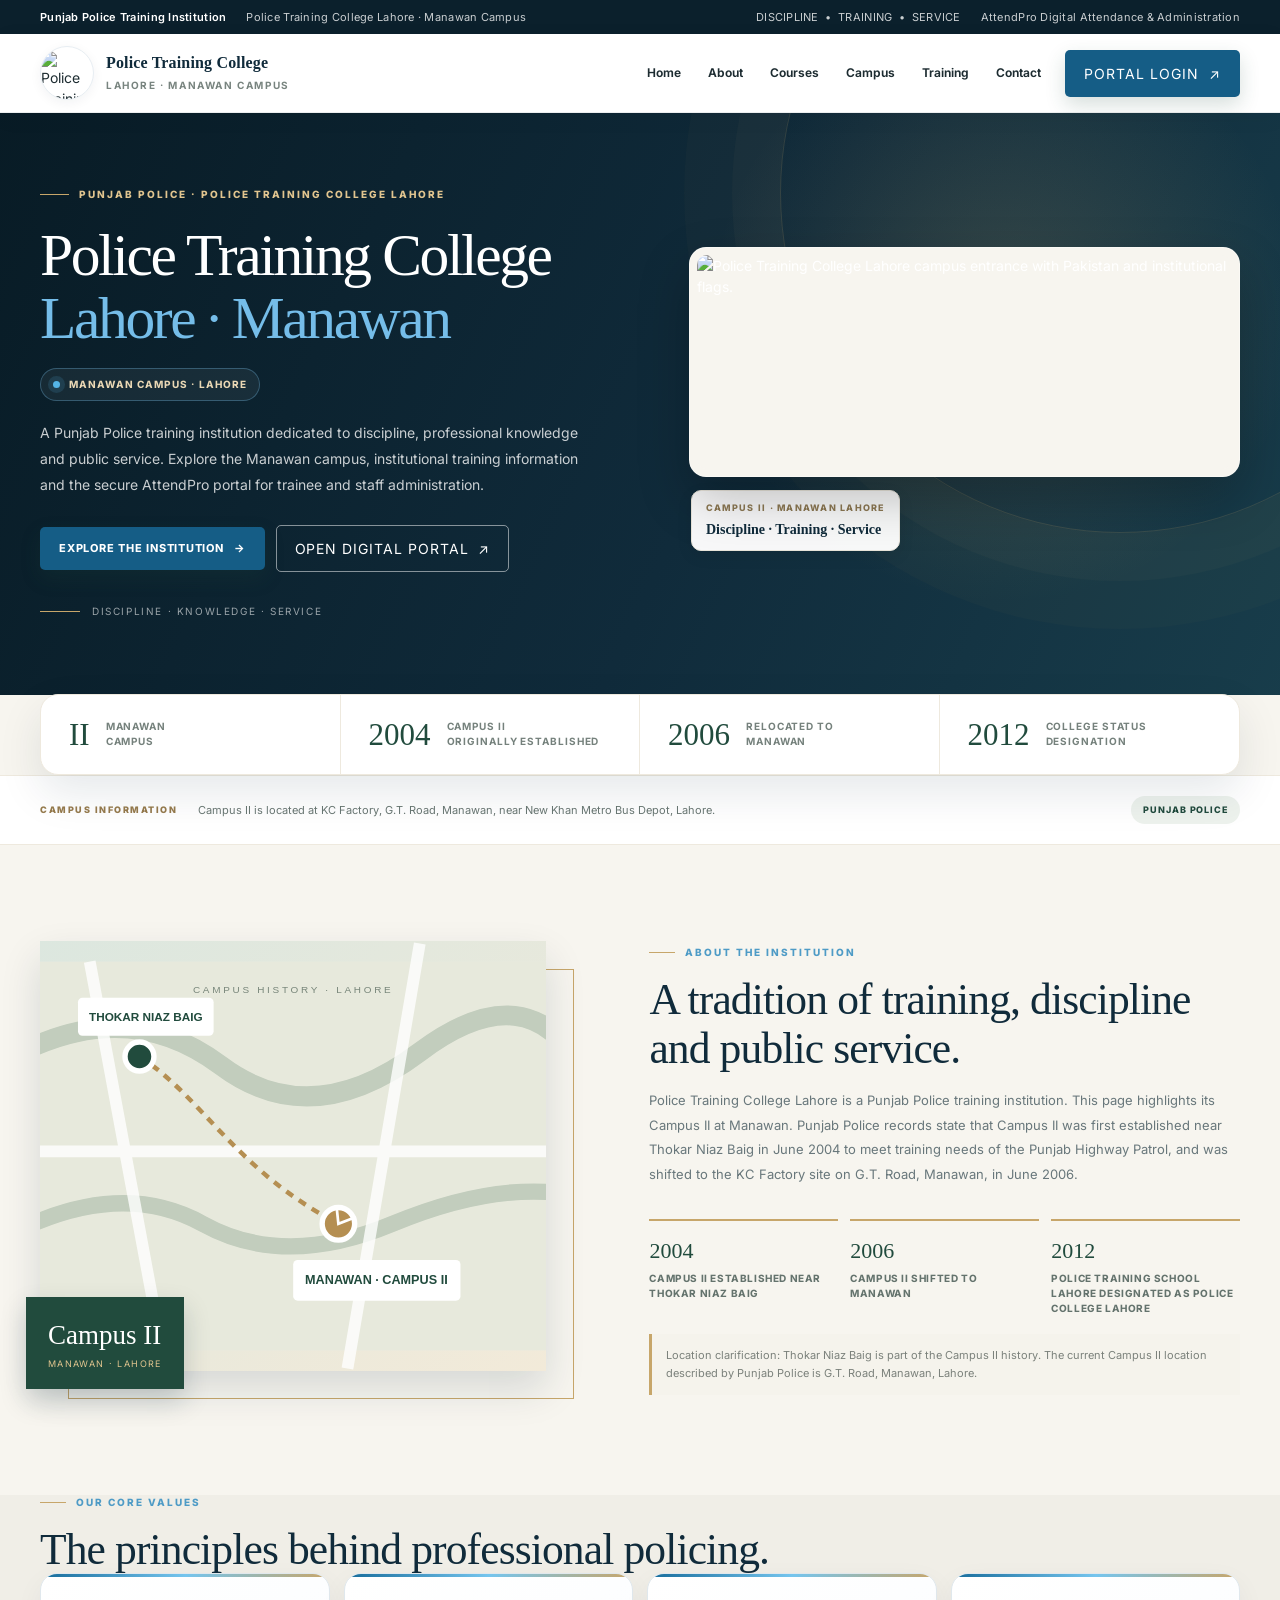
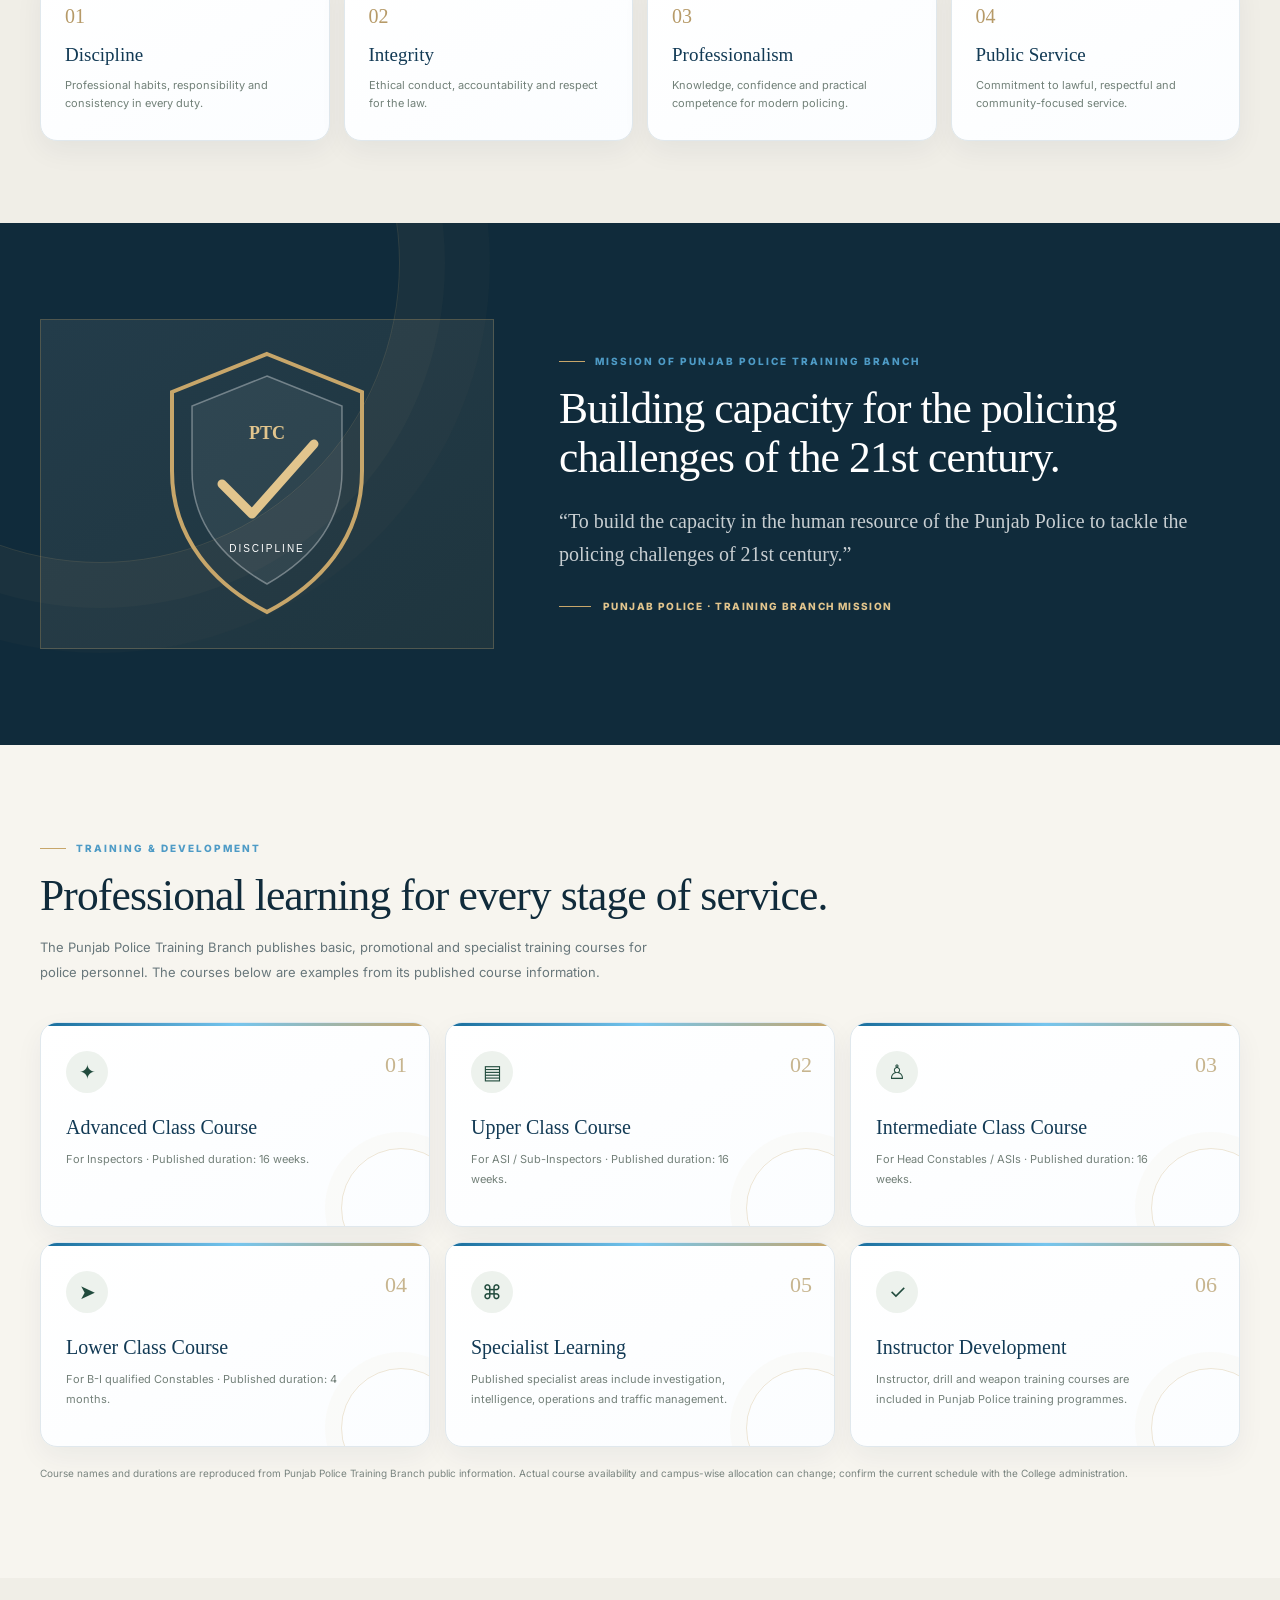
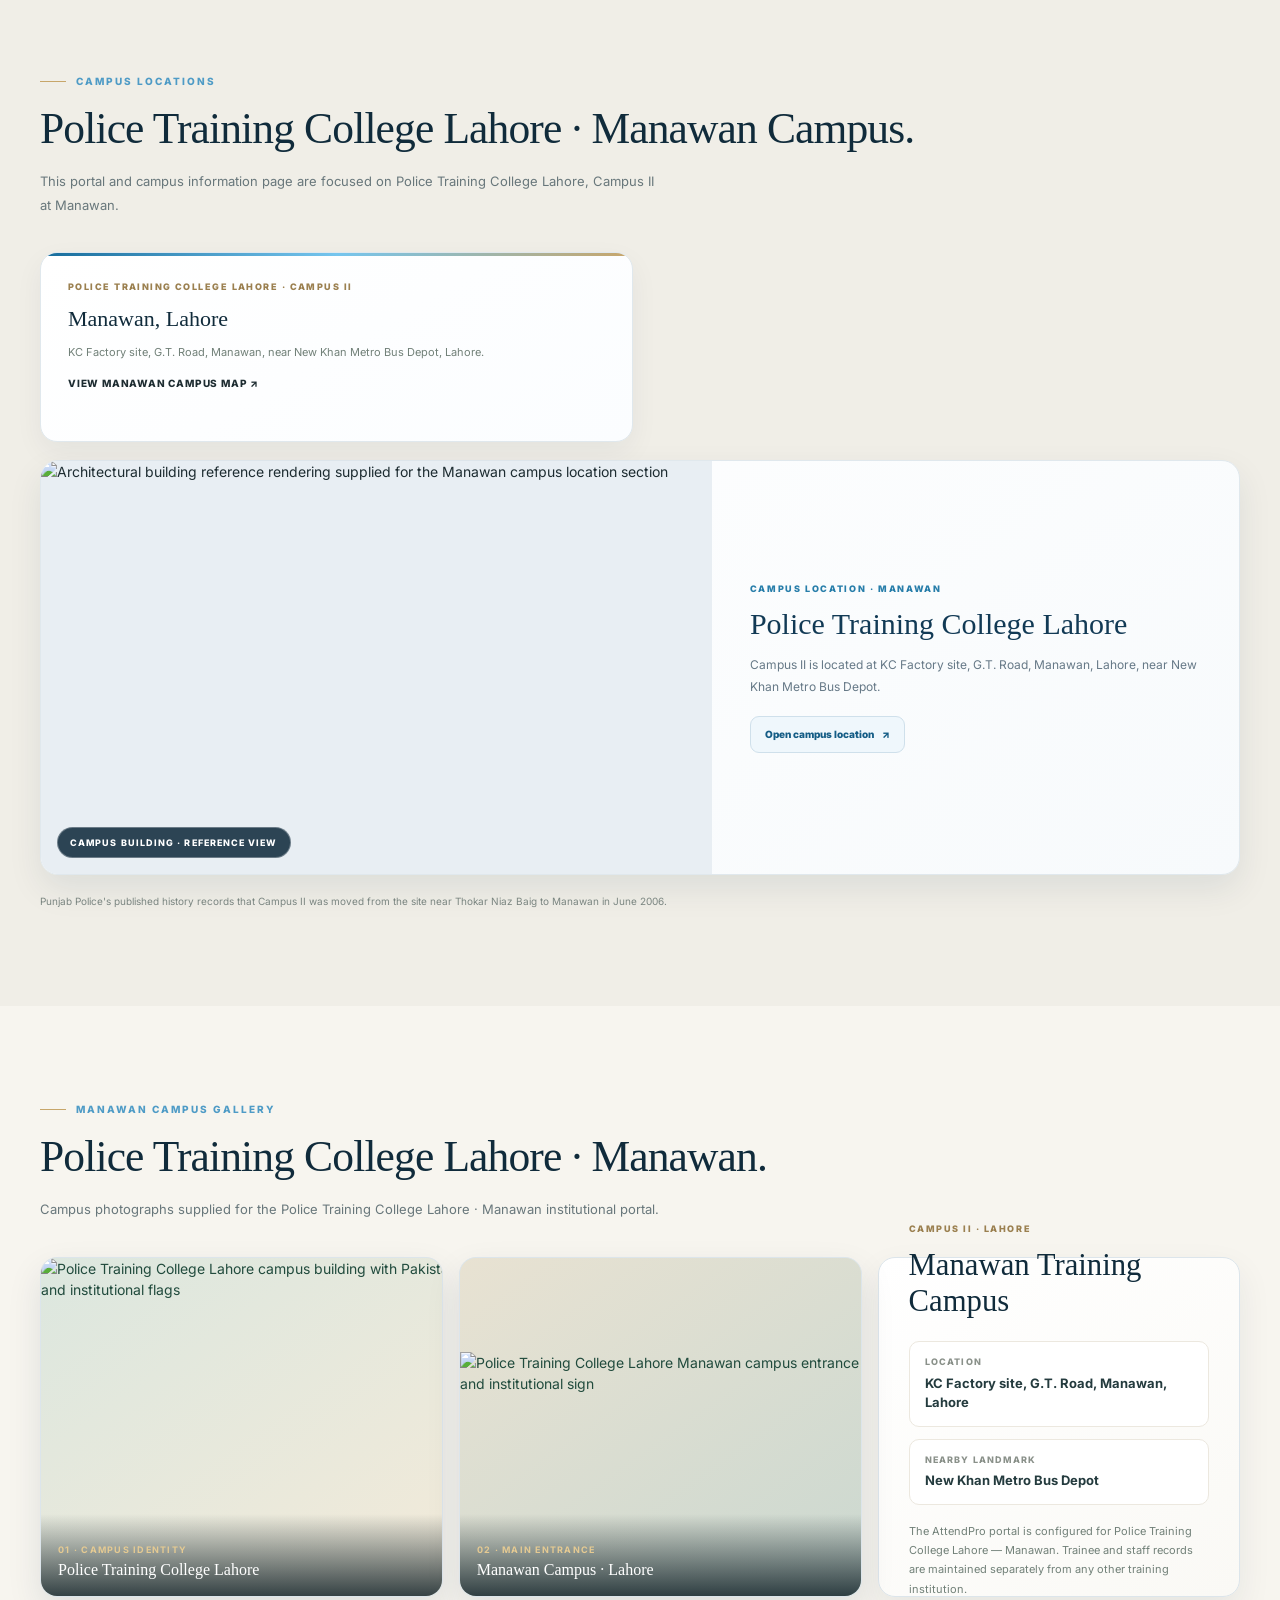
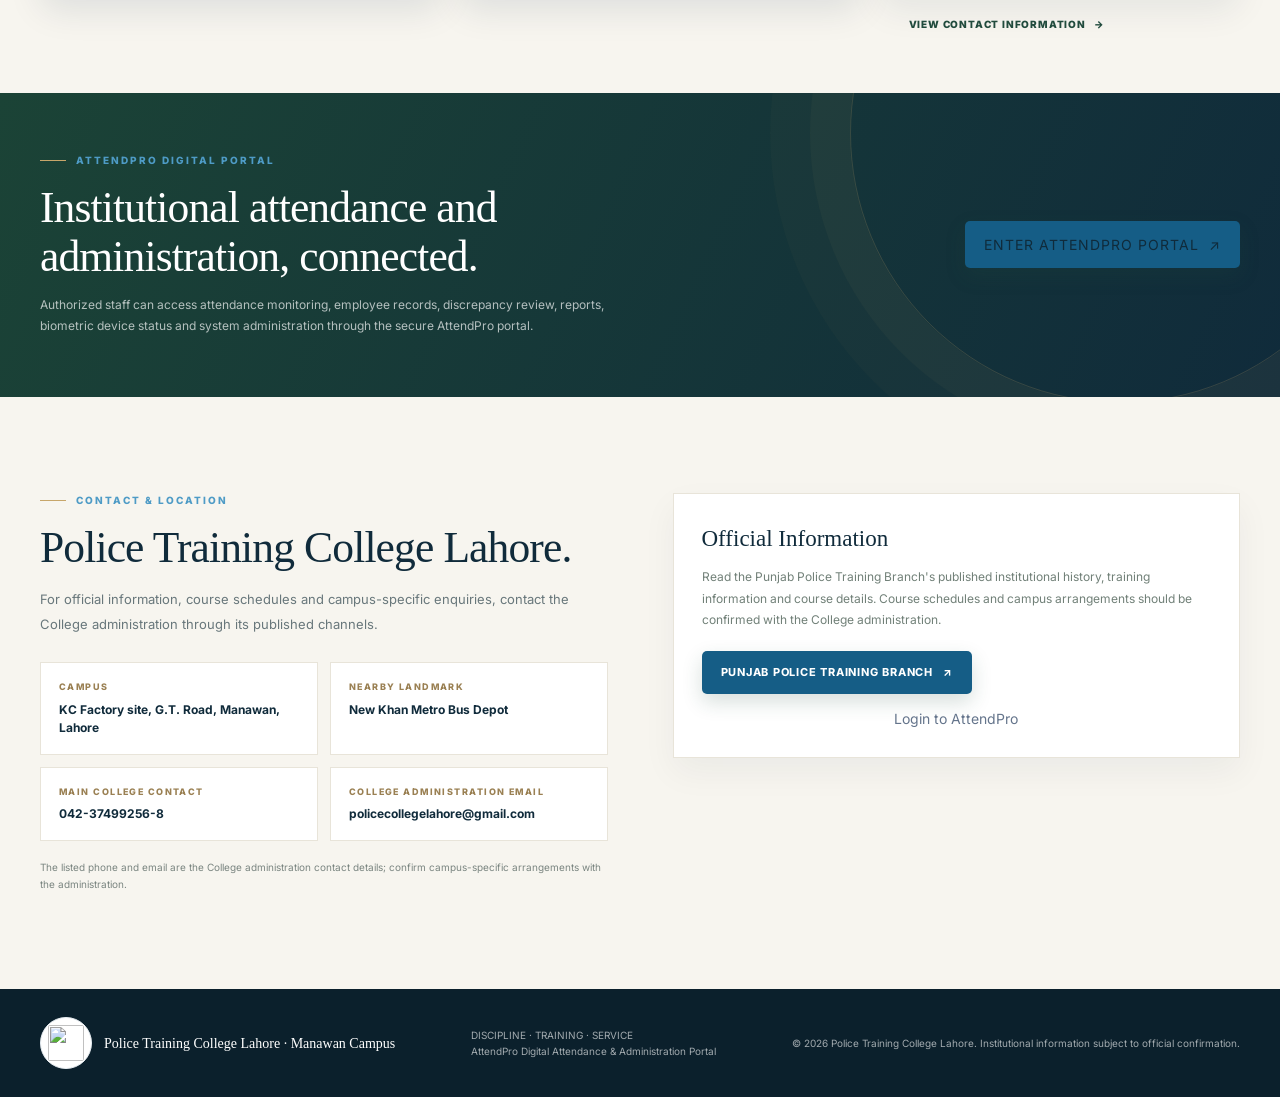
==== commit 50a977b0: "Refresh PTC Manawan login dashboard sidebar and branding" ====
--- a/static/index.html
+++ b/static/index.html
@@ -3,7 +3,7 @@
 <head>
 <meta charset="UTF-8">
 <meta name="viewport" content="width=device-width,initial-scale=1">
-<meta name="attendpro-build" content="2026-11-24-ptc-manawan-secure-login-v3">
+<meta name="attendpro-build" content="2026-11-24-ptc-manawan-ui-refresh-v4">
 <meta name="description" content="Police Training College Lahore, Manawan Campus — institutional information and the secure AttendPro trainee and staff management portal.">
 <meta name="theme-color" content="#102b3b">
 <meta property="og:title" content="Police Training College Lahore · Manawan Campus | AttendPro">
@@ -838,6 +838,420 @@
  #apPublicLanding .aplp-gallery-manawan-grid .aplp-gallery-info{grid-column:auto}
 }
 
+
+/* ──────────────────────────────────────────────────────────────────────────
+   PTC MANAWAN UI REFRESH v4 — accessible grouped navigation, campus imagery,
+   responsive dedicated login, and tactile interactions.
+   All existing screen IDs, onclick handlers and application data flows remain.
+   ────────────────────────────────────────────────────────────────────────── */
+
+/* Login must be an independent full-screen view: never show the app underneath. */
+body.portal-login-open .app,
+body.portal-login-open #apPublicLanding,
+body:has(#loginOverlay.open) .app,
+body:has(#loginOverlay.open) #apPublicLanding{
+  display:none!important;
+  visibility:hidden!important;
+  pointer-events:none!important;
+}
+body.portal-login-open #loginOverlay,
+#loginOverlay.open{
+  display:flex!important;
+  position:fixed!important;
+  inset:0!important;
+  z-index:99999!important;
+}
+.login-overlay{
+  padding:clamp(18px,4vw,56px)!important;
+  overflow-y:auto!important;
+  background:
+    radial-gradient(circle at 12% 12%,rgba(48,119,166,.34),transparent 32%),
+    radial-gradient(circle at 92% 84%,rgba(34,106,145,.24),transparent 30%),
+    linear-gradient(125deg,#061727 0%,#0b2d49 52%,#124c70 100%)!important;
+}
+.ptc-login-shell{
+  display:grid!important;
+  grid-template-columns:minmax(0,1fr) minmax(420px,500px)!important;
+  align-items:center!important;
+  gap:clamp(30px,5vw,76px)!important;
+  width:min(1320px,100%)!important;
+  min-height:min(780px,calc(100vh - 72px))!important;
+  overflow:visible!important;
+  border:0!important;
+  border-radius:0!important;
+  background:transparent!important;
+  box-shadow:none!important;
+}
+.ptc-login-brand{
+  min-width:0;
+  padding:clamp(18px,2.5vw,34px) 0!important;
+  border:0!important;
+  border-radius:0!important;
+  background:transparent!important;
+}
+.ptc-login-brand-top{gap:18px}
+.ptc-login-crest{
+  flex-basis:92px!important;
+  width:92px!important;
+  height:92px!important;
+  padding:5px!important;
+  border-radius:20px!important;
+}
+.ptc-login-brand h1{font-size:clamp(54px,6.2vw,82px)!important}
+.ptc-login-photo-card{height:clamp(170px,22vh,230px)!important;max-width:590px}
+.ptc-login-form{
+  width:100%!important;
+  max-width:500px!important;
+  min-height:560px;
+  margin:0 auto!important;
+  padding:clamp(34px,4vw,58px)!important;
+  border:1px solid rgba(226,235,242,.9)!important;
+  border-radius:26px!important;
+  background:#fff!important;
+  color:#152f43!important;
+  box-shadow:0 28px 78px rgba(0,0,0,.28)!important;
+}
+.ptc-login-form-crest{
+  width:86px!important;
+  height:86px!important;
+  margin-bottom:22px!important;
+  border-radius:18px!important;
+}
+.ptc-login-form h2{font-size:clamp(30px,3vw,38px)!important}
+.ptc-login-submit{min-height:54px!important;border-radius:11px!important}
+.ptc-login-form-footer{margin-top:26px}
+.ptc-login-form-footer .aplp-login-back{font-size:11px!important}
+.ptc-login-form-footer a{font-size:10px!important}
+
+/* Logo images share one predictable white-backed display treatment. */
+.sb-logo-icon,.tb-brand img,.ptc-login-crest,.ptc-login-form-crest,
+#apPublicLanding .aplp-brand-mark,#apPublicLanding .aplp-footer-crest{
+  background:#fff!important;
+  overflow:hidden;
+}
+.sb-logo-icon img,.tb-brand img,.ptc-login-crest img,.ptc-login-form-crest img,
+#apPublicLanding .aplp-brand-mark img,#apPublicLanding .aplp-footer-crest img{
+  display:block!important;
+  width:100%!important;
+  height:100%!important;
+  object-fit:contain!important;
+}
+.sb-logo-icon{flex:0 0 42px;width:42px;height:42px;border-radius:11px}
+.tb-brand img{width:38px;height:38px;padding:3px}
+#apPublicLanding .aplp-brand-mark{width:54px;height:54px;flex:0 0 54px}
+#apPublicLanding .aplp-footer-crest{width:52px;height:52px;flex:0 0 52px}
+
+/* Location building rendering: image sits directly with the campus address. */
+#apPublicLanding .aplp-location-building{
+  display:grid;
+  grid-template-columns:minmax(0,1.12fr) minmax(260px,.88fr);
+  align-items:stretch;
+  gap:0;
+  margin-top:18px;
+  overflow:hidden;
+  border:1px solid #e0e8ed;
+  border-radius:18px;
+  background:linear-gradient(145deg,#fff,#f7fafc);
+  box-shadow:0 14px 34px rgba(12,44,66,.085);
+}
+#apPublicLanding .aplp-location-building-visual{
+  position:relative;
+  min-height:270px;
+  margin:0;
+  overflow:hidden;
+  background:#e8eef3;
+}
+#apPublicLanding .aplp-location-building-visual picture,
+#apPublicLanding .aplp-location-building-visual img{
+  display:block;
+  width:100%;
+  height:100%;
+}
+#apPublicLanding .aplp-location-building-visual img{
+  min-height:270px;
+  object-fit:cover;
+  object-position:center;
+}
+#apPublicLanding .aplp-location-building-visual figcaption{
+  position:absolute;
+  left:16px;
+  bottom:16px;
+  padding:8px 12px;
+  border:1px solid rgba(255,255,255,.3);
+  border-radius:999px;
+  background:rgba(8,35,54,.84);
+  color:#fff;
+  font-size:9px;
+  font-weight:800;
+  letter-spacing:.12em;
+  text-transform:uppercase;
+}
+#apPublicLanding .aplp-location-building-copy{
+  display:flex;
+  flex-direction:column;
+  align-items:flex-start;
+  justify-content:center;
+  padding:clamp(22px,3vw,38px);
+}
+#apPublicLanding .aplp-location-building-kicker{
+  color:#287eaa;
+  font-size:9px;
+  font-weight:850;
+  letter-spacing:.18em;
+  text-transform:uppercase;
+}
+#apPublicLanding .aplp-location-building-copy h3{
+  margin-top:10px;
+  color:#123a55;
+  font-family:Georgia,'Times New Roman',serif;
+  font-size:clamp(22px,2.4vw,30px);
+  font-weight:500;
+  line-height:1.2;
+}
+#apPublicLanding .aplp-location-building-copy p{
+  margin-top:12px;
+  color:#667987;
+  font-size:12px;
+  line-height:1.85;
+}
+#apPublicLanding .aplp-location-building-copy a{
+  display:inline-flex;
+  align-items:center;
+  gap:8px;
+  margin-top:18px;
+  padding:10px 14px;
+  border:1px solid #cfe0eb;
+  border-radius:9px;
+  background:#eff7fc;
+  color:#155d86;
+  font-size:10px;
+  font-weight:850;
+  transition:background .18s,transform .18s,box-shadow .18s;
+}
+#apPublicLanding .aplp-location-building-copy a:hover{
+  transform:translateY(-2px);
+  background:#e3f1f9;
+  box-shadow:0 8px 18px rgba(21,93,134,.12);
+}
+
+/* Collapsible, icon-led sidebar groups inspired by the PTS Farooqabad layout. */
+.sb-nav{
+  display:flex;
+  flex-direction:column;
+  gap:8px;
+  padding:13px 9px 18px!important;
+}
+.sb-nav-group{
+  min-width:0;
+  border:1px solid rgba(255,255,255,.045);
+  border-radius:12px;
+  overflow:hidden;
+  background:rgba(255,255,255,.018);
+}
+.sb-section-toggle{
+  display:flex;
+  align-items:center;
+  gap:10px;
+  width:100%;
+  min-height:42px;
+  padding:10px 11px;
+  border:1px solid rgba(255,255,255,.055);
+  border-radius:11px;
+  background:rgba(255,255,255,.045);
+  color:#b8cbd9;
+  text-align:left;
+  font-size:10px;
+  font-weight:850;
+  letter-spacing:.105em;
+  text-transform:uppercase;
+  transition:background .18s,color .18s,border-color .18s,transform .15s;
+}
+.sb-section-toggle:hover,
+.sb-nav-group.is-open>.sb-section-toggle{
+  border-color:rgba(117,189,233,.24);
+  background:rgba(40,126,170,.17);
+  color:#fff;
+}
+.sb-section-toggle:active{transform:scale(.99)}
+.sb-section-icon{display:grid;place-items:center;width:18px;height:18px;flex:0 0 18px;color:#82bddd}
+.sb-section-icon svg{width:18px;height:18px}
+.sb-section-label{min-width:0;flex:1}
+.sb-chevron{
+  width:15px;height:15px;flex:0 0 15px;
+  color:#8ea7b8;
+  transition:transform .22s ease;
+}
+.sb-nav-group.is-open .sb-chevron{transform:rotate(180deg)}
+.sb-nav-group-items{
+  max-height:0;
+  overflow:hidden;
+  padding:0 5px;
+  opacity:0;
+  transition:max-height .28s ease,opacity .2s ease,padding .2s ease;
+}
+.sb-nav-group.is-open .sb-nav-group-items{
+  max-height:1600px;
+  padding:6px 5px 8px;
+  opacity:1;
+}
+.sb-nav-group-items>.nav-item{
+  min-height:40px;
+  margin:2px 0;
+  padding:9px 10px;
+  border:1px solid transparent;
+  border-radius:9px;
+  color:rgba(235,245,252,.76);
+  font-size:12px;
+  line-height:1.35;
+  transition:background .18s,color .18s,transform .16s,box-shadow .18s,border-color .18s;
+}
+.sb-nav-group-items>.nav-item:hover{
+  transform:translateY(-1px);
+  border-color:rgba(117,189,233,.14);
+  background:rgba(255,255,255,.09);
+  color:#fff;
+  box-shadow:0 5px 14px rgba(0,0,0,.12);
+}
+.sb-nav-group-items>.nav-item:active{transform:scale(.985)}
+.sb-nav-group-items>.nav-item.active{
+  border-color:rgba(134,203,240,.24);
+  background:linear-gradient(110deg,#155d86,#287eaa);
+  color:#fff;
+  box-shadow:0 7px 18px rgba(5,24,39,.24),inset 0 1px 0 rgba(255,255,255,.12);
+}
+.sb-nav-group-items>.nav-item .ni{
+  width:18px;height:18px;flex:0 0 18px;opacity:.92;
+}
+.sb-nav-group-items>.nav-item .nav-label{
+  min-width:0;
+  flex:1;
+}
+.sb-nav-group-items>.device-nav-list{padding:0 0 2px}
+.sb-nav-group-items>.device-nav-list .nav-item{margin-left:4px;margin-right:4px}
+.sb-nav-group-items>.device-nav-list .device-nav-dot{flex:0 0 8px}
+
+/* Pressed / focus states give buttons and clickable cards a clear tactile response. */
+button,.btn,[role="button"],.nav-item,.aplp-btn-primary,.aplp-btn-outline,.aplp-login-btn{
+  -webkit-tap-highlight-color:transparent;
+}
+button:active,.btn:active,[role="button"]:active,
+.aplp-btn-primary:active,.aplp-btn-outline:active,.aplp-login-btn:active{
+  transform:translateY(1px) scale(.985);
+}
+button:focus-visible,.btn:focus-visible,[role="button"]:focus-visible,
+.nav-item:focus-visible,.sb-section-toggle:focus-visible{
+  outline:3px solid rgba(80,176,225,.55);
+  outline-offset:2px;
+}
+#apPublicLanding .aplp-value-card:active,
+#apPublicLanding .aplp-training-card:active,
+#apPublicLanding .aplp-campus-card:active,
+#apPublicLanding .aplp-gallery-item:active{
+  transform:translateY(1px) scale(.99);
+  box-shadow:0 5px 14px rgba(12,44,66,.12);
+}
+.kpi-card[onclick],.device-mini-card[onclick],.card[onclick]{
+  transition:transform .18s ease,box-shadow .18s ease,border-color .18s ease;
+}
+.kpi-card[onclick]:hover,.device-mini-card[onclick]:hover,.card[onclick]:hover{
+  transform:translateY(-3px);
+  box-shadow:0 14px 28px rgba(15,23,42,.11);
+}
+.kpi-card[onclick]:active,.device-mini-card[onclick]:active,.card[onclick]:active{
+  transform:translateY(0) scale(.99);
+}
+
+/* Sidebar compact mode retains category controls; mobile becomes a proper drawer. */
+.sidebar-collapsed .sb-section-label,
+.sidebar-collapsed .sb-chevron{display:none!important}
+.sidebar-collapsed .sb-section-toggle{justify-content:center;padding:9px 5px}
+.sidebar-collapsed .sb-nav-group-items{padding-left:2px;padding-right:2px}
+.sidebar-collapsed .sb-nav-group-items>.nav-item{justify-content:center;padding:10px 4px}
+.sidebar-collapsed .sb-nav-group-items>.nav-item .nav-label{display:none!important}
+@media(max-width:860px){
+  .ptc-login-shell{
+    grid-template-columns:1fr!important;
+    width:min(560px,100%)!important;
+    min-height:0!important;
+    gap:14px!important;
+  }
+  .ptc-login-brand{padding:8px 4px 0!important;gap:16px}
+  .ptc-login-brand-top{gap:12px}
+  .ptc-login-crest{flex-basis:66px!important;width:66px!important;height:66px!important;border-radius:15px!important}
+  .ptc-login-brand-main{padding:12px 0 0!important}
+  .ptc-login-brand h1{font-size:44px!important;margin:12px 0 5px!important}
+  .ptc-login-brand-copy{font-size:12px}
+  .ptc-login-photo-card{height:138px!important;margin-top:15px}
+  .ptc-login-feature-row{gap:6px;margin-top:10px}
+  .ptc-login-feature{padding:8px}
+  .ptc-login-brand-footer{display:none}
+  .ptc-login-form{min-height:0!important;padding:25px 22px!important;border-radius:22px!important}
+  .ptc-login-form-crest{width:64px!important;height:64px!important;margin-bottom:14px!important}
+  .ptc-login-form h2{font-size:28px!important}
+  .ptc-login-form-intro{margin-bottom:18px}
+  #apPublicLanding .aplp-location-building{grid-template-columns:1fr}
+  #apPublicLanding .aplp-location-building-visual{min-height:220px}
+  #apPublicLanding .aplp-location-building-visual img{min-height:220px}
+}
+@media(max-width:700px){
+  body:not(.sidebar-hidden){--sidebar-w:0px!important}
+  .sidebar{
+    width:260px!important;
+    transform:translateX(-102%);
+    transition:transform .22s ease;
+    box-shadow:12px 0 34px rgba(0,0,0,.24);
+  }
+  .sidebar-collapsed .sidebar{width:260px!important}
+  .main,.sidebar-collapsed .main{
+    margin-left:0!important;
+    width:100%!important;
+  }
+  body.sidebar-open{overflow:hidden}
+  body.sidebar-open .sidebar{transform:translateX(0)}
+  body.sidebar-open .main:before{
+    content:"";
+    position:fixed;
+    inset:0;
+    z-index:80;
+    background:rgba(4,17,29,.48);
+  }
+  .sidebar-resizer{display:none!important}
+  .sidebar-collapsed .sb-brand>div .sb-brand-name,
+  .sidebar-collapsed .sb-brand-sub,
+  .sidebar-collapsed .sb-time,
+  .sidebar-collapsed .sb-date,
+  .sidebar-collapsed .sb-section-label,
+  .sidebar-collapsed .sb-user-info,
+  .sidebar-collapsed .sb-nav-group-items>.nav-item .nav-label{
+    display:initial!important;
+  }
+  .sidebar-collapsed .sb-nav-group-items>.nav-item{justify-content:flex-start;padding:9px 10px}
+  .sidebar-collapsed .sb-section-toggle{justify-content:flex-start;padding:10px 11px}
+  .sidebar-collapsed .sb-section-label{display:block!important}
+  .sidebar-collapsed .sb-chevron{display:block!important}
+  .sb-logo-icon{width:42px;height:42px}
+}
+@media(prefers-reduced-motion:reduce){
+  .sb-section-toggle,.sb-nav-group-items,.nav-item,button,.btn{transition:none!important}
+}
+
+
+@media(max-width:700px){
+  /* The older mobile rule hid labels globally; in drawer mode restore them. */
+  .sb-brand>div .sb-brand-name,.sb-brand-sub,.sb-time,.sb-date,.sb-user-info{
+    display:block!important;
+  }
+  .sb-nav-group-items>.nav-item .nav-label{
+    display:inline!important;
+  }
+  .sb-nav-group-items>.nav-item{
+    justify-content:flex-start!important;
+  }
+  .sb-section-toggle .sb-section-label,.sb-section-toggle .sb-chevron{
+    display:block!important;
+  }
+}
+
 </style>
 
 <link rel="preload" as="image" href="/assets/ptc-manawan-flags-campus.webp" type="image/webp">
@@ -992,6 +1406,21 @@
         <div class="aplp-campus-locations">
           <article class="aplp-campus-card"><small>Police Training College Lahore · Campus II</small><h3>Manawan, Lahore</h3><p>KC Factory site, G.T. Road, Manawan, near New Khan Metro Bus Depot, Lahore.</p><a href="https://www.google.com/maps/search/?api=1&query=Police+Training+School+Manawan+Lahore" target="_blank" rel="noopener">View Manawan campus map ↗</a></article>
         </div>
+        <div class="aplp-location-building" aria-label="Manawan campus building reference image">
+          <figure class="aplp-location-building-visual">
+            <picture>
+              <source srcset="/assets/ptc-manawan-location-building.webp" type="image/webp">
+              <img src="/assets/ptc-manawan-location-building.jpg" alt="Architectural building reference rendering supplied for the Manawan campus location section" loading="lazy" decoding="async" width="925" height="570">
+            </picture>
+            <figcaption>Campus Building · Reference View</figcaption>
+          </figure>
+          <div class="aplp-location-building-copy">
+            <span class="aplp-location-building-kicker">Campus Location · Manawan</span>
+            <h3>Police Training College Lahore</h3>
+            <p>Campus II is located at KC Factory site, G.T. Road, Manawan, Lahore, near New Khan Metro Bus Depot.</p>
+            <a href="https://www.google.com/maps/search/?api=1&query=Police+Training+School+Manawan+Lahore" target="_blank" rel="noopener noreferrer">Open campus location <span aria-hidden="true">↗</span></a>
+          </div>
+        </div>
         <p class="aplp-source-note">Punjab Police's published history records that Campus II was moved from the site near Thokar Niaz Baig to Manawan in June 2006.</p>
       </div>
     </section>
@@ -1063,64 +1492,39 @@
   <div class="sb-time" id="sbTime">--:--:--</div>
   <div class="sb-date" id="sbDate">Loading…</div>
 </div>
-<nav class="sb-nav">
+<nav class="sb-nav" aria-label="AttendPro navigation">
   <div class="sb-section">Main</div>
-  <div class="nav-item active" onclick="showScreen('dashboard',this)" data-screen="dashboard">
-    <svg class="ni" viewBox="0 0 24 24" fill="none" stroke="currentColor" stroke-width="2"><rect x="3" y="3" width="7" height="7"/><rect x="14" y="3" width="7" height="7"/><rect x="3" y="14" width="7" height="7"/><rect x="14" y="14" width="7" height="7"/></svg>
-    Dashboard
-  </div>
-  <div class="nav-item" onclick="showScreen('live',this)" data-screen="live">
-    <svg class="ni" viewBox="0 0 24 24" fill="none" stroke="currentColor" stroke-width="2"><circle cx="12" cy="12" r="3"/><path d="M12 1v4M12 19v4M4.22 4.22l2.83 2.83M16.95 16.95l2.83 2.83M1 12h4M19 12h4M4.22 19.78l2.83-2.83M16.95 7.05l2.83-2.83"/></svg>
-    Live Attendance
-  </div>
+  <div class="nav-item active" onclick="showScreen('dashboard',this)" data-screen="dashboard"><span class="nav-label">Dashboard</span></div>
+  <div class="nav-item" onclick="showScreen('live',this)" data-screen="live"><span class="nav-label">Live Attendance</span></div>
+
   <div class="sb-section">Trainee Management</div>
   <div class="nav-item" onclick="showScreen('trainees',this)" data-screen="trainees"><span class="nav-label">All Trainees</span></div>
   <div class="nav-item" onclick="showScreen('pts-trainee-attendance',this)" data-screen="pts-trainee-attendance"><span class="nav-label">Trainee Attendance</span></div>
+
+  <div class="sb-section">Staff Management</div>
+  <div class="nav-item" onclick="showScreen('employees',this)" data-screen="employees"><span class="nav-label">All PTS Staff</span></div>
+
+  <div class="sb-section">Leave &amp; Permissions</div>
   <div class="nav-item" onclick="showScreen('pts-trainee-leave',this)" data-screen="pts-trainee-leave"><span class="nav-label">Trainee Leave</span></div>
   <div class="nav-item" onclick="showScreen('pts-trainee-osd',this)" data-screen="pts-trainee-osd"><span class="nav-label">Trainee OSD / Permission</span></div>
-  <div class="sb-section">Staff Management</div>
-  <div class="nav-item" onclick="showScreen('employees',this)" data-screen="employees">
-    <svg class="ni" viewBox="0 0 24 24" fill="none" stroke="currentColor" stroke-width="2"><path d="M17 21v-2a4 4 0 0 0-4-4H5a4 4 0 0 0-4 4v2"/><circle cx="9" cy="7" r="4"/><path d="M23 21v-2a4 4 0 0 0-3-3.87M16 3.13a4 4 0 0 1 0 7.75"/></svg>
-    All PTS Staff
-  </div>
   <div class="nav-item" onclick="showScreen('pts-staff-leave',this)" data-screen="pts-staff-leave"><span class="nav-label">Staff Leave</span></div>
   <div class="nav-item" onclick="showScreen('pts-staff-osd',this)" data-screen="pts-staff-osd"><span class="nav-label">Staff OSD / Permission</span></div>
   <div class="nav-item" onclick="showScreen('pts-duty-rest',this)" data-screen="pts-duty-rest"><span class="nav-label">Duty Rest</span></div>
-  <div class="nav-item" onclick="showScreen('records',this)" data-screen="records">
-    <svg class="ni" viewBox="0 0 24 24" fill="none" stroke="currentColor" stroke-width="2"><path d="M14 2H6a2 2 0 0 0-2 2v16a2 2 0 0 0 2 2h12a2 2 0 0 0 2-2V8z"/><polyline points="14 2 14 8 20 8"/><line x1="16" y1="13" x2="8" y2="13"/><line x1="16" y1="17" x2="8" y2="17"/><polyline points="10 9 9 9 8 9"/></svg>
-    Attendance Records
-  </div>
-  <div class="nav-item" onclick="showScreen('discrepancies',this)" data-screen="discrepancies">
-    <svg class="ni" viewBox="0 0 24 24" fill="none" stroke="currentColor" stroke-width="2"><path d="M12 3 1.5 21h21z"/><path d="M12 9v5m0 4h.01"/></svg>
-    <span class="nav-label">Discrepancies</span>
-  </div>
-  <div class="nav-item" onclick="showScreen('leave',this)" data-screen="leave">
-    <svg class="ni" viewBox="0 0 24 24" fill="none" stroke="currentColor" stroke-width="2"><rect x="3" y="4" width="18" height="18" rx="2" ry="2"/><line x1="16" y1="2" x2="16" y2="6"/><line x1="8" y1="2" x2="8" y2="6"/><line x1="3" y1="10" x2="21" y2="10"/></svg>
-    Leave & Holidays
-  </div>
+  <div class="nav-item" onclick="showScreen('leave',this)" data-screen="leave"><span class="nav-label">Leave &amp; Holidays</span></div>
+
+  <div class="sb-section">Attendance &amp; Records</div>
+  <div class="nav-item" onclick="showScreen('records',this)" data-screen="records"><span class="nav-label">Attendance Records</span></div>
+  <div class="nav-item" onclick="showScreen('discrepancies',this)" data-screen="discrepancies"><span class="nav-label">Discrepancies</span></div>
+
   <div class="sb-section">Reports</div>
-  <div class="nav-item" onclick="showScreen('reports',this)" data-screen="reports">
-    <svg class="ni" viewBox="0 0 24 24" fill="none" stroke="currentColor" stroke-width="2"><path d="M21.21 15.89A10 10 0 1 1 8 2.83"/><path d="M22 12A10 10 0 0 0 12 2v10z"/></svg>
-    Reports & Exports
-  </div>
+  <div class="nav-item" onclick="showScreen('reports',this)" data-screen="reports"><span class="nav-label">Reports &amp; Exports</span></div>
+
   <div class="sb-section">System</div>
-  <div class="nav-item" onclick="showScreen('device',this)" data-screen="device">
-    <svg class="ni" viewBox="0 0 24 24" fill="none" stroke="currentColor" stroke-width="2"><rect x="2" y="3" width="20" height="14" rx="2"/><line x1="8" y1="21" x2="16" y2="21"/><line x1="12" y1="17" x2="12" y2="21"/></svg>
-    <span class="nav-label">Device Status</span>
-  </div>
+  <div class="nav-item" onclick="showScreen('device',this)" data-screen="device"><span class="nav-label">Device Status</span></div>
   <div class="device-nav-list" id="deviceNavList"></div>
-  <div class="nav-item" onclick="showScreen('redis',this)" data-screen="redis" title="Redis cache and scheduler monitor">
-    <svg class="ni" viewBox="0 0 24 24" fill="none" stroke="currentColor" stroke-width="2"><ellipse cx="12" cy="5" rx="8" ry="3"/><path d="M4 5v6c0 1.7 3.6 3 8 3s8-1.3 8-3V5M4 11v6c0 1.7 3.6 3 8 3s8-1.3 8-3v-6"/><path d="M4 17v2"/></svg>
-    <span class="nav-label">Redis &amp; Scheduler</span>
-  </div>
-  <div class="nav-item" onclick="showScreen('settings',this)" data-screen="settings" data-permission="super_admin">
-    <svg class="ni" viewBox="0 0 24 24" fill="none" stroke="currentColor" stroke-width="2"><circle cx="12" cy="12" r="3"/><path d="M19.4 15a1.65 1.65 0 0 0 .33 1.82l.06.06a2 2 0 0 1-2.83 2.83l-.06-.06a1.65 1.65 0 0 0-1.82-.33 1.65 1.65 0 0 0-1 1.51V21a2 2 0 0 1-4 0v-.09A1.65 1.65 0 0 0 9 19.4a1.65 1.65 0 0 0-1.82.33l-.06.06a2 2 0 0 1-2.83-2.83l.06-.06A1.65 1.65 0 0 0 4.68 15a1.65 1.65 0 0 0-1.51-1H3a2 2 0 0 1 0-4h.09A1.65 1.65 0 0 0 4.6 9a1.65 1.65 0 0 0-.33-1.82l-.06-.06a2 2 0 0 1 2.83-2.83l.06.06A1.65 1.65 0 0 0 9 4.68a1.65 1.65 0 0 1 1-1.51V3a2 2 0 0 1 4 0v.09a1.65 1.65 0 0 0 1 1.51 1.65 1.65 0 0 0 1.82-.33l.06-.06a2 2 0 0 1 2.83 2.83l-.06.06A1.65 1.65 0 0 0 19.4 9a1.65 1.65 0 0 0 1.51 1H21a2 2 0 0 1 0 4h-.09a1.65 1.65 0 0 0-1.51 1z"/></svg>
-    <span class="nav-label">Settings</span>
-  </div>
-  <div class="nav-item" onclick="showScreen('users',this)" data-screen="users" data-permission="super_admin">
-    <svg class="ni" viewBox="0 0 24 24" fill="none" stroke="currentColor" stroke-width="2"><path d="M16 21v-2a4 4 0 0 0-4-4H6a4 4 0 0 0-4 4v2"/><circle cx="9" cy="7" r="4"/><path d="M22 21v-2a4 4 0 0 0-3-3.87M16 3.13a4 4 0 0 1 0 7.75"/></svg>
-    <span class="nav-label">System Users</span>
-  </div>
+  <div class="nav-item" onclick="showScreen('redis',this)" data-screen="redis" title="Redis cache and scheduler monitor"><span class="nav-label">Redis &amp; Scheduler</span></div>
+  <div class="nav-item" onclick="showScreen('settings',this)" data-screen="settings" data-permission="super_admin"><span class="nav-label">Settings</span></div>
+  <div class="nav-item" onclick="showScreen('users',this)" data-screen="users" data-permission="super_admin"><span class="nav-label">System Users</span></div>
 </nav>
 <div class="sb-bottom">
   <div class="sb-user">
@@ -1961,7 +2365,7 @@
 <div id="apActionDialog" role="dialog" aria-modal="true" aria-labelledby="apDialogTitle"><div class="ap-dialog-box"><h3 id="apDialogTitle" style="font-size:17px;margin-bottom:10px">Confirm action</h3><div id="apDialogMessage" style="font-size:13px"></div><div id="apDialogInputWrap" style="display:none"><input id="apDialogInput" type="text" autocomplete="off"></div><div class="ap-dialog-actions"><button type="button" id="apDialogCancel" class="btn btn-outline">Cancel</button><button type="button" id="apDialogOK" class="btn btn-primary">Continue</button></div></div></div>
 
 <script>
-window.ATTENDPRO_BUILD = "2026-11-24-ptc-manawan-secure-login-v3";
+window.ATTENDPRO_BUILD = "2026-11-24-ptc-manawan-ui-refresh-v4";
 
 const apEnglishText = new Map([
  ['Could not load settings:','Could not load settings:'],['Could not save settings:','Could not save settings:'],
@@ -4426,7 +4830,189 @@
     const menu=document.getElementById('aplpNav');if(menu)menu.classList.remove('open');
   }
 });
+
+/* PTC Manawan navigation refresh: group the existing screen links without
+   changing any data-screen names, permission flags, or original click handlers. */
+function initPtcSidebarNavigation(){
+  const nav=document.querySelector('.sb-nav');
+  if(!nav||nav.dataset.ptcGrouped==='1')return;
+  nav.dataset.ptcGrouped='1';
+
+  const records=nav.querySelector('[data-screen="records"]');
+  if(records&&!Array.from(nav.querySelectorAll('.sb-section')).some(x=>x.textContent.trim()==='Attendance & Leave')){
+    const heading=document.createElement('div');
+    heading.className='sb-section';
+    heading.textContent='Attendance & Leave';
+    nav.insertBefore(heading,records);
+  }
+
+  const iconPaths={
+    dashboard:'<rect x="3" y="3" width="7" height="7" rx="1"/><rect x="14" y="3" width="7" height="7" rx="1"/><rect x="3" y="14" width="7" height="7" rx="1"/><rect x="14" y="14" width="7" height="7" rx="1"/>',
+    live:'<path d="M3 12h3l3-8 5 16 3-8h4"/>',
+    trainees:'<path d="M16 21v-2a4 4 0 0 0-4-4H6a4 4 0 0 0-4 4v2"/><circle cx="9" cy="7" r="4"/><path d="M20 8v6m3-3h-6"/>',
+    'pts-trainee-attendance':'<rect x="3" y="4" width="18" height="17" rx="2"/><path d="M8 2v4m8-4v4M3 10h18m-13 5 2 2 4-4"/>',
+    'pts-trainee-leave':'<rect x="3" y="4" width="18" height="17" rx="2"/><path d="M8 2v4m8-4v4M3 10h18m5 5h.01"/>',
+    'pts-trainee-osd':'<path d="M14 2H6a2 2 0 0 0-2 2v16a2 2 0 0 0 2 2h12a2 2 0 0 0 2-2V8z"/><path d="M14 2v6h6m-11 5h6m-6 4h6"/>',
+    employees:'<path d="M17 21v-2a4 4 0 0 0-4-4H5a4 4 0 0 0-4 4v2"/><circle cx="9" cy="7" r="4"/><path d="M23 21v-2a4 4 0 0 0-3-3.87M16 3.13a4 4 0 0 1 0 7.75"/>',
+    'pts-staff-leave':'<rect x="3" y="4" width="18" height="17" rx="2"/><path d="M8 2v4m8-4v4M3 10h18m4 4 2 2 4-4"/>',
+    'pts-staff-osd':'<path d="M14 2H6a2 2 0 0 0-2 2v16a2 2 0 0 0 2 2h12a2 2 0 0 0 2-2V8z"/><path d="M14 2v6h6m-11 5h6m-6 4h6"/>',
+    'pts-duty-rest':'<circle cx="12" cy="12" r="9"/><path d="M12 7v5l3 2M5 4l2 2m12-2-2 2"/>',
+    records:'<path d="M14 2H6a2 2 0 0 0-2 2v16a2 2 0 0 0 2 2h12a2 2 0 0 0 2-2V8z"/><path d="M14 2v6h6m-11 5h6m-6 4h6"/>',
+    discrepancies:'<path d="M12 3 1.5 21h21z"/><path d="M12 9v5m0 4h.01"/>',
+    leave:'<rect x="3" y="4" width="18" height="18" rx="2"/><path d="M16 2v4M8 2v4M3 10h18"/>',
+    reports:'<path d="M3 3v18h18"/><path d="m7 14 4-4 4 3 6-8"/>',
+    device:'<rect x="2" y="3" width="20" height="14" rx="2"/><path d="M8 21h8m-4-4v4"/>',
+    redis:'<ellipse cx="12" cy="5" rx="8" ry="3"/><path d="M4 5v6c0 1.7 3.6 3 8 3s8-1.3 8-3V5M4 11v6c0 1.7 3.6 3 8 3s8-1.3 8-3v-6"/>',
+    settings:'<circle cx="12" cy="12" r="3"/><path d="m19.4 15 .1.1a2 2 0 1 1-2.8 2.8l-.1-.1a2 2 0 0 0-3.4 1.4v.2a2 2 0 1 1-4 0v-.2A2 2 0 0 0 5.8 17.8l-.1.1a2 2 0 1 1-2.8-2.8l.1-.1A2 2 0 0 0 1.6 12H1.5a2 2 0 1 1 0-4h.2A2 2 0 0 0 3.1 4.6L3 4.5a2 2 0 1 1 2.8-2.8l.1.1A2 2 0 0 0 9.3.4V.3a2 2 0 1 1 4 0v.2a2 2 0 0 0 3.4 1.4l.1-.1a2 2 0 1 1 2.8 2.8l-.1.1a2 2 0 0 0 1.4 3.4h.2a2 2 0 1 1 0 4h-.2a2 2 0 0 0-1.5 2.9z"/>',
+    users:'<path d="M16 21v-2a4 4 0 0 0-4-4H6a4 4 0 0 0-4 4v2"/><circle cx="9" cy="7" r="4"/><path d="M22 21v-2a4 4 0 0 0-3-3.9M16 3.1a4 4 0 0 1 0 7.8"/>',
+    default:'<circle cx="12" cy="12" r="9"/><path d="M12 8v8m-4-4h8"/>'
+  };
+  const sectionIcons={
+    main:'dashboard',
+    'trainee management':'trainees',
+    'staff management':'employees',
+    'leave & permissions':'leave',
+    'attendance & records':'records',
+    reports:'reports',
+    system:'settings'
+  };
+  const makeIcon=(key,extraClass='ni')=>{
+    const paths=iconPaths[key]||iconPaths.default;
+    return `<svg class="${extraClass}" viewBox="0 0 24 24" fill="none" stroke="currentColor" stroke-width="1.8" stroke-linecap="round" stroke-linejoin="round" aria-hidden="true">${paths}</svg>`;
+  };
+  const decorateItem=item=>{
+    if(!item||!item.classList||!item.classList.contains('nav-item'))return;
+    if(!item.querySelector(':scope > svg.ni')){
+      const key=item.dataset.screen||'device';
+      item.insertAdjacentHTML('afterbegin',makeIcon(key));
+    }
+    Array.from(item.childNodes).forEach(node=>{
+      if(node.nodeType===Node.TEXT_NODE&&node.textContent.trim()){
+        const label=document.createElement('span');
+        label.className='nav-label';
+        label.textContent=node.textContent.trim();
+        node.replaceWith(label);
+      }
+    });
+    const label=item.querySelector(':scope > .nav-label')||item.querySelector('.nav-label');
+    if(label&&!item.hasAttribute('aria-label'))item.setAttribute('aria-label',label.textContent.trim());
+  };
+
+  const children=Array.from(nav.children);
+  const fragment=document.createDocumentFragment();
+  let group=null,items=null;
+  children.forEach(node=>{
+    if(node.classList&&node.classList.contains('sb-section')){
+      const title=node.textContent.trim();
+      const key=title.toLowerCase();
+      const slug=key.replace(/[^a-z0-9]+/g,'-').replace(/^-|-$/g,'');
+      group=document.createElement('section');
+      group.className='sb-nav-group';
+      group.dataset.group=slug;
+      const toggle=document.createElement('button');
+      toggle.type='button';
+      toggle.className='sb-section-toggle';
+      toggle.setAttribute('aria-expanded','false');
+      const controlsId='sb-group-'+slug;
+      toggle.setAttribute('aria-controls',controlsId);
+      const iconKey=sectionIcons[key]||'default';
+      toggle.innerHTML=`<span class="sb-section-icon">${makeIcon(iconKey,'')}</span><span class="sb-section-label"></span><svg class="sb-chevron" viewBox="0 0 24 24" fill="none" stroke="currentColor" stroke-width="2" aria-hidden="true"><path d="m6 9 6 6 6-6"/></svg>`;
+      toggle.querySelector('.sb-section-label').textContent=title;
+      items=document.createElement('div');
+      items.className='sb-nav-group-items';
+      items.id=controlsId;
+      const thisGroup=group;
+      const thisToggle=toggle;
+      toggle.addEventListener('click',()=>{
+        thisGroup.classList.toggle('is-open');
+        thisToggle.setAttribute('aria-expanded',String(thisGroup.classList.contains('is-open')));
+        persistOpenGroups();
+      });
+      group.append(toggle,items);
+      fragment.appendChild(group);
+      node.remove();
+    }else if(items){
+      if(node.classList&&node.classList.contains('nav-item'))decorateItem(node);
+      items.appendChild(node);
+    }
+  });
+  nav.replaceChildren(fragment);
+
+  function persistOpenGroups(){
+    try{
+      const open=Array.from(nav.querySelectorAll('.sb-nav-group.is-open')).map(g=>g.dataset.group);
+      localStorage.setItem('attendpro-open-nav-groups',JSON.stringify(open));
+    }catch(_){}
+  }
+  function setOpen(group,open){
+    if(!group)return;
+    group.classList.toggle('is-open',!!open);
+    const btn=group.querySelector('.sb-section-toggle');
+    if(btn)btn.setAttribute('aria-expanded',String(!!open));
+  }
+  let saved=[];
+  try{saved=JSON.parse(localStorage.getItem('attendpro-open-nav-groups')||'[]');if(!Array.isArray(saved))saved=[];}catch(_){}
+  const active=nav.querySelector('.nav-item.active')||nav.querySelector('[data-screen="dashboard"]');
+  const activeGroup=active&&active.closest('.sb-nav-group');
+  if(!saved.length)saved=['main'];
+  if(activeGroup&&!saved.includes(activeGroup.dataset.group))saved.push(activeGroup.dataset.group);
+  nav.querySelectorAll('.sb-nav-group').forEach(g=>setOpen(g,saved.includes(g.dataset.group)));
+
+  const deviceList=nav.querySelector('#deviceNavList');
+  if(deviceList){
+    new MutationObserver(()=>deviceList.querySelectorAll('.nav-item').forEach(decorateItem)).observe(deviceList,{childList:true,subtree:true});
+  }
+  nav.addEventListener('click',event=>{
+    const item=event.target.closest('.nav-item');
+    if(!item)return;
+    const parent=item.closest('.sb-nav-group');
+    if(parent){setOpen(parent,true);persistOpenGroups();}
+    if(window.innerWidth<=700)document.body.classList.remove('sidebar-open');
+  });
+  new MutationObserver(records=>{
+    records.forEach(record=>{
+      if(record.type==='attributes'&&record.target.classList.contains('nav-item')&&record.target.classList.contains('active')){
+        const parent=record.target.closest('.sb-nav-group');
+        if(parent){setOpen(parent,true);persistOpenGroups();}
+      }
+    });
+  }).observe(nav,{subtree:true,attributes:true,attributeFilter:['class']});
+
+  /* On phones, turn the existing hamburger into an off-canvas menu toggle. */
+  const originalToggle=window.toggleSidebar;
+  if(typeof originalToggle==='function'&&!window.__ptcMobileSidebarWrapped){
+    window.__ptcMobileSidebarWrapped=true;
+    window.toggleSidebar=function(){
+      if(window.innerWidth<=700){
+        document.body.classList.toggle('sidebar-open');
+        return;
+      }
+      return originalToggle.apply(this,arguments);
+    };
+  }
+  document.addEventListener('click',event=>{
+    if(window.innerWidth<=700&&document.body.classList.contains('sidebar-open')&&event.target.closest('.main')&&!event.target.closest('#sidebarToggle')){
+      document.body.classList.remove('sidebar-open');
+    }
+  });
+}
+
+/* If the login overlay opens for any auth/route path, force the app shell off. */
+function initPtcLoginIsolation(){
+  const overlay=document.getElementById('loginOverlay');
+  if(!overlay||overlay.dataset.isolationReady==='1')return;
+  overlay.dataset.isolationReady='1';
+  const sync=()=>{
+    if(overlay.classList.contains('open'))document.body.classList.add('portal-login-open');
+    else if(typeof currentUser!=='undefined'&&currentUser)document.body.classList.remove('portal-login-open');
+  };
+  new MutationObserver(sync).observe(overlay,{attributes:true,attributeFilter:['class']});
+  sync();
+}
+
 document.addEventListener('DOMContentLoaded',()=>{
+  initPtcSidebarNavigation();
+  initPtcLoginIsolation();
   setPtsDashboardMode('trainee');
   const year=document.getElementById('aplpYear');if(year)year.textContent=String(new Date().getFullYear());
   const back=document.getElementById('aplpBackTop');
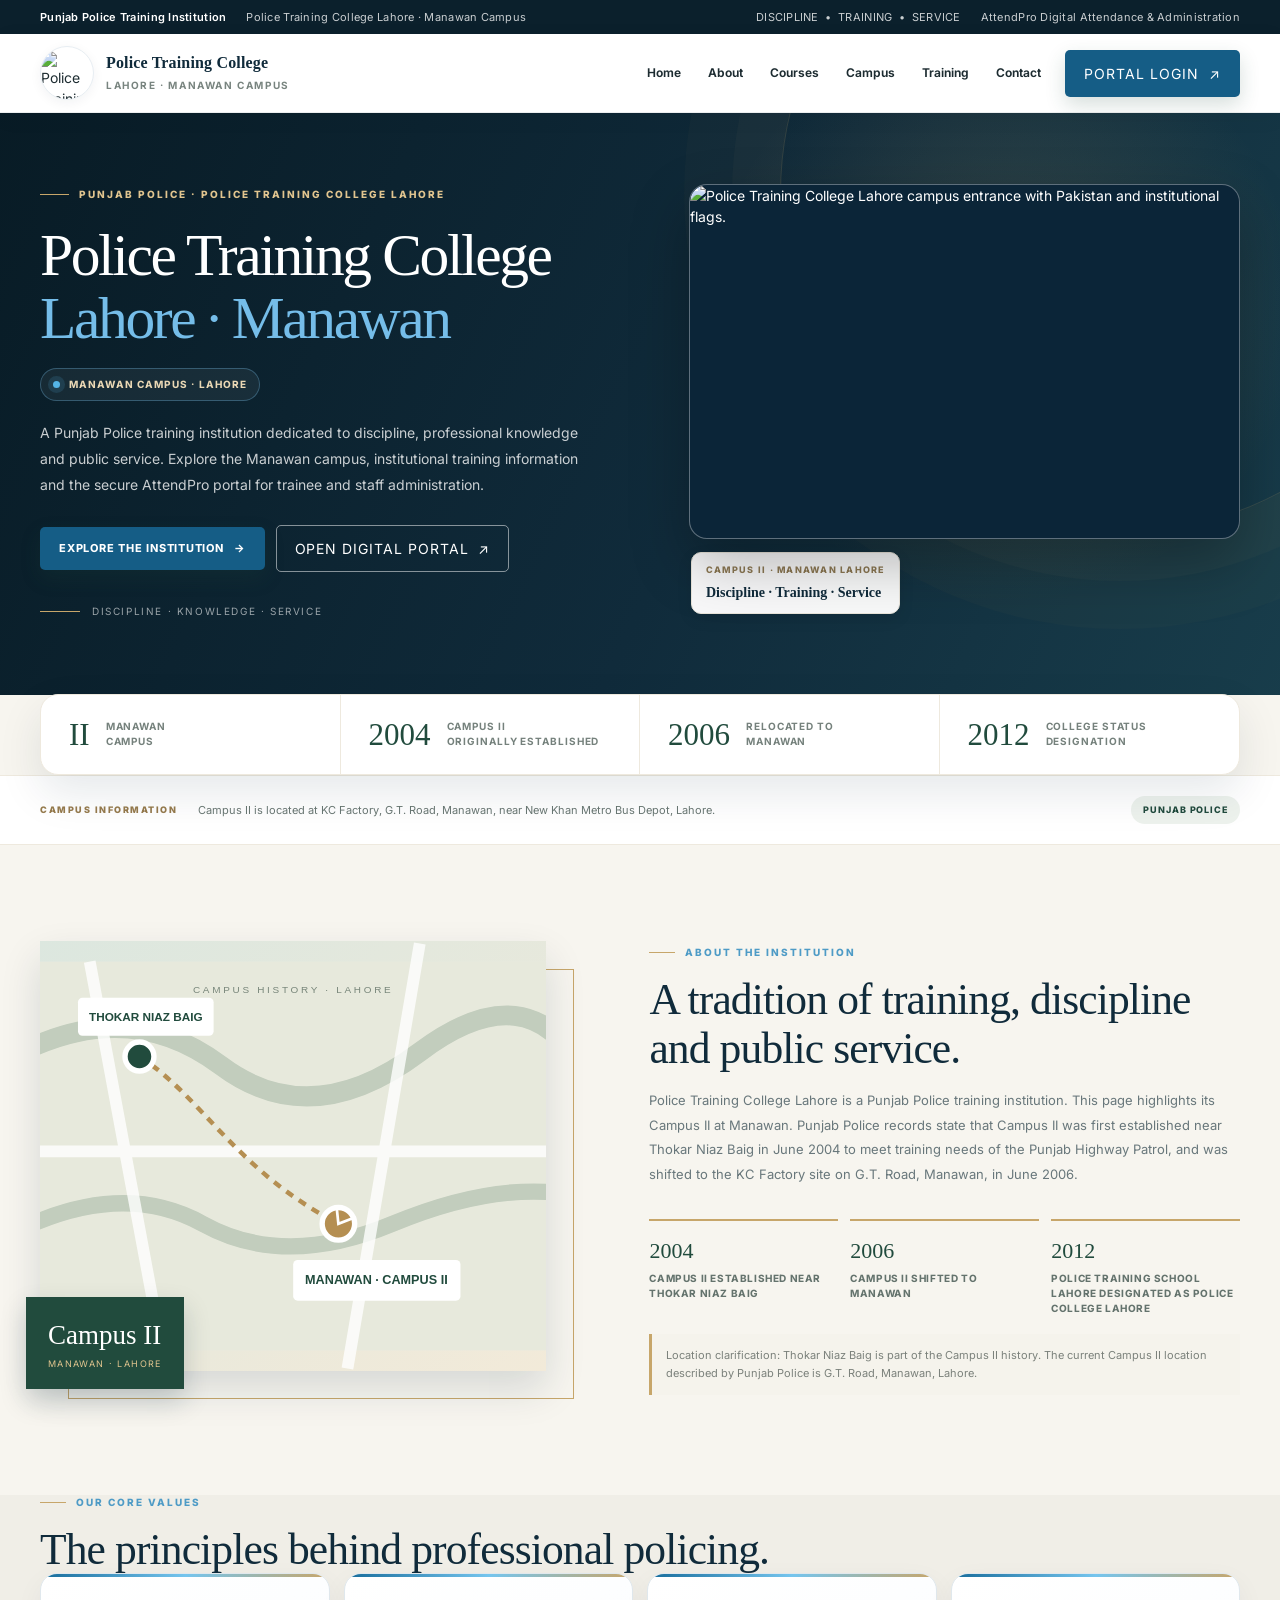
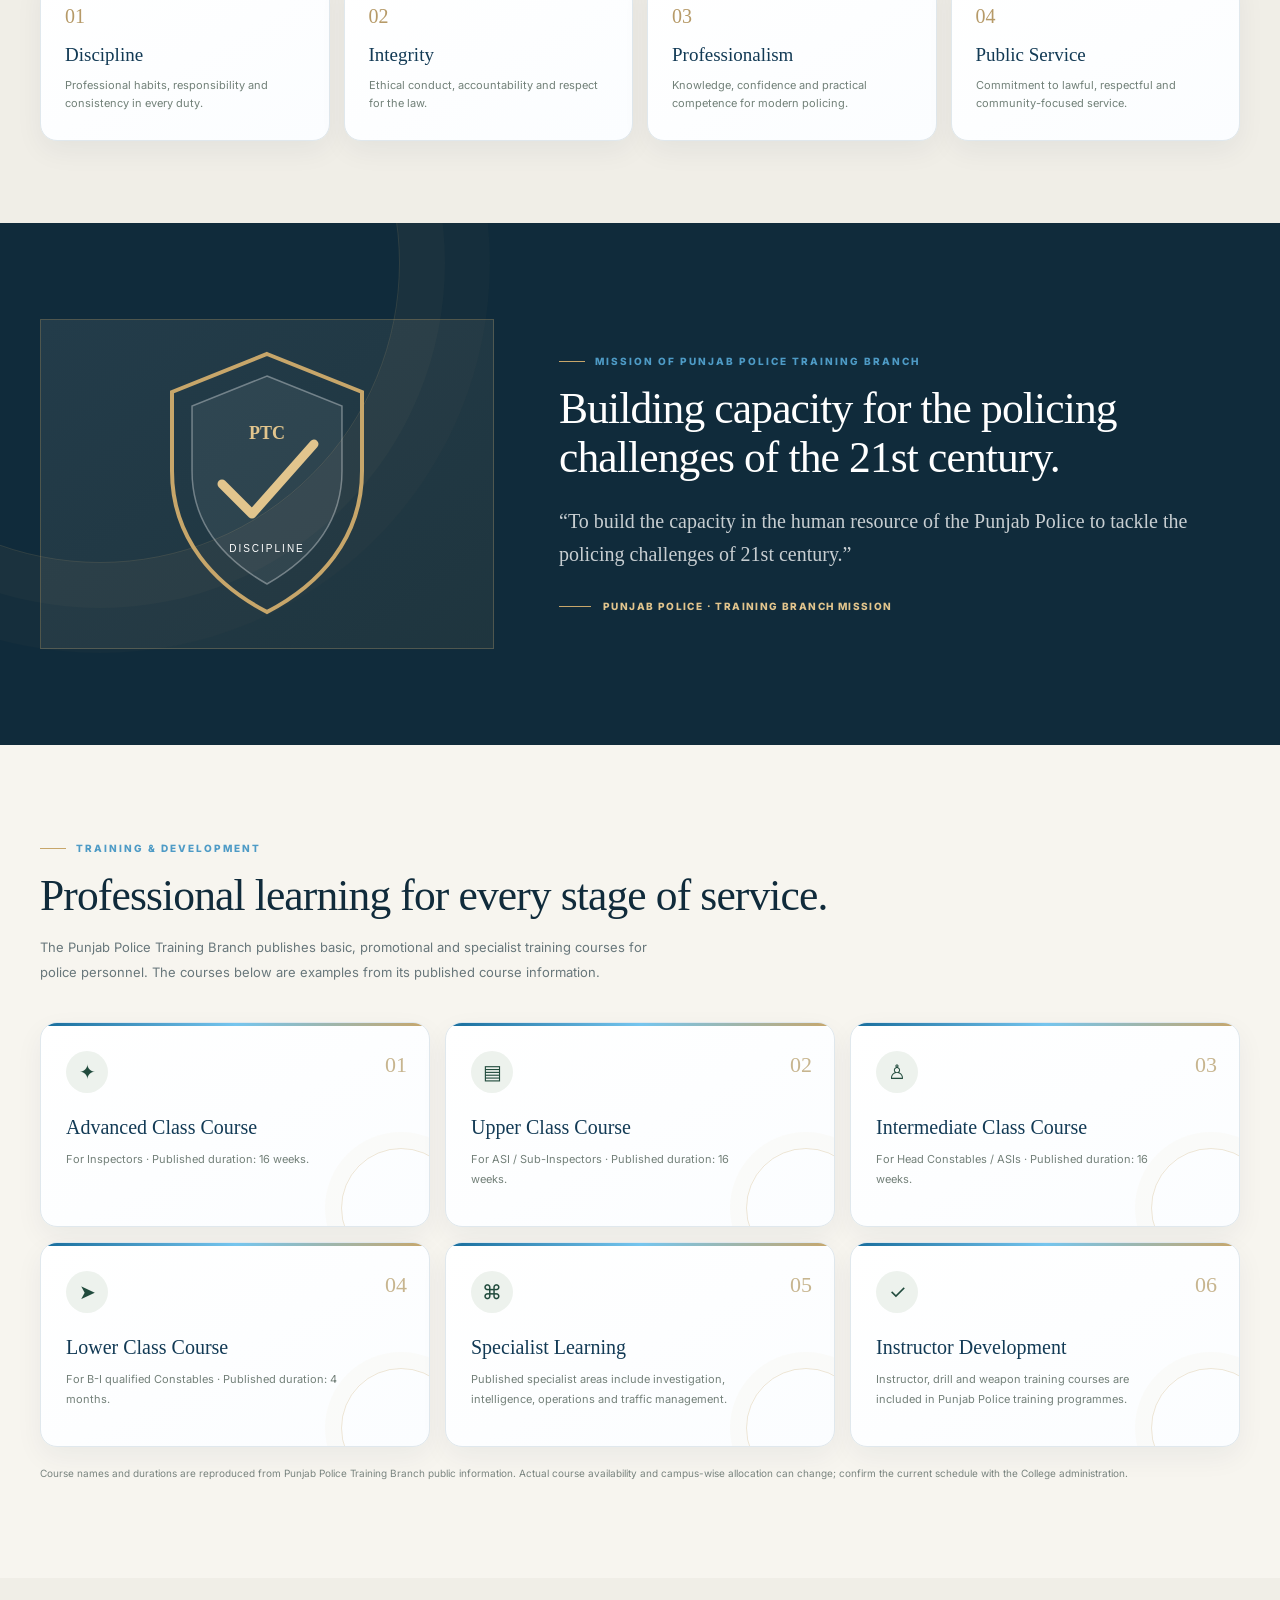
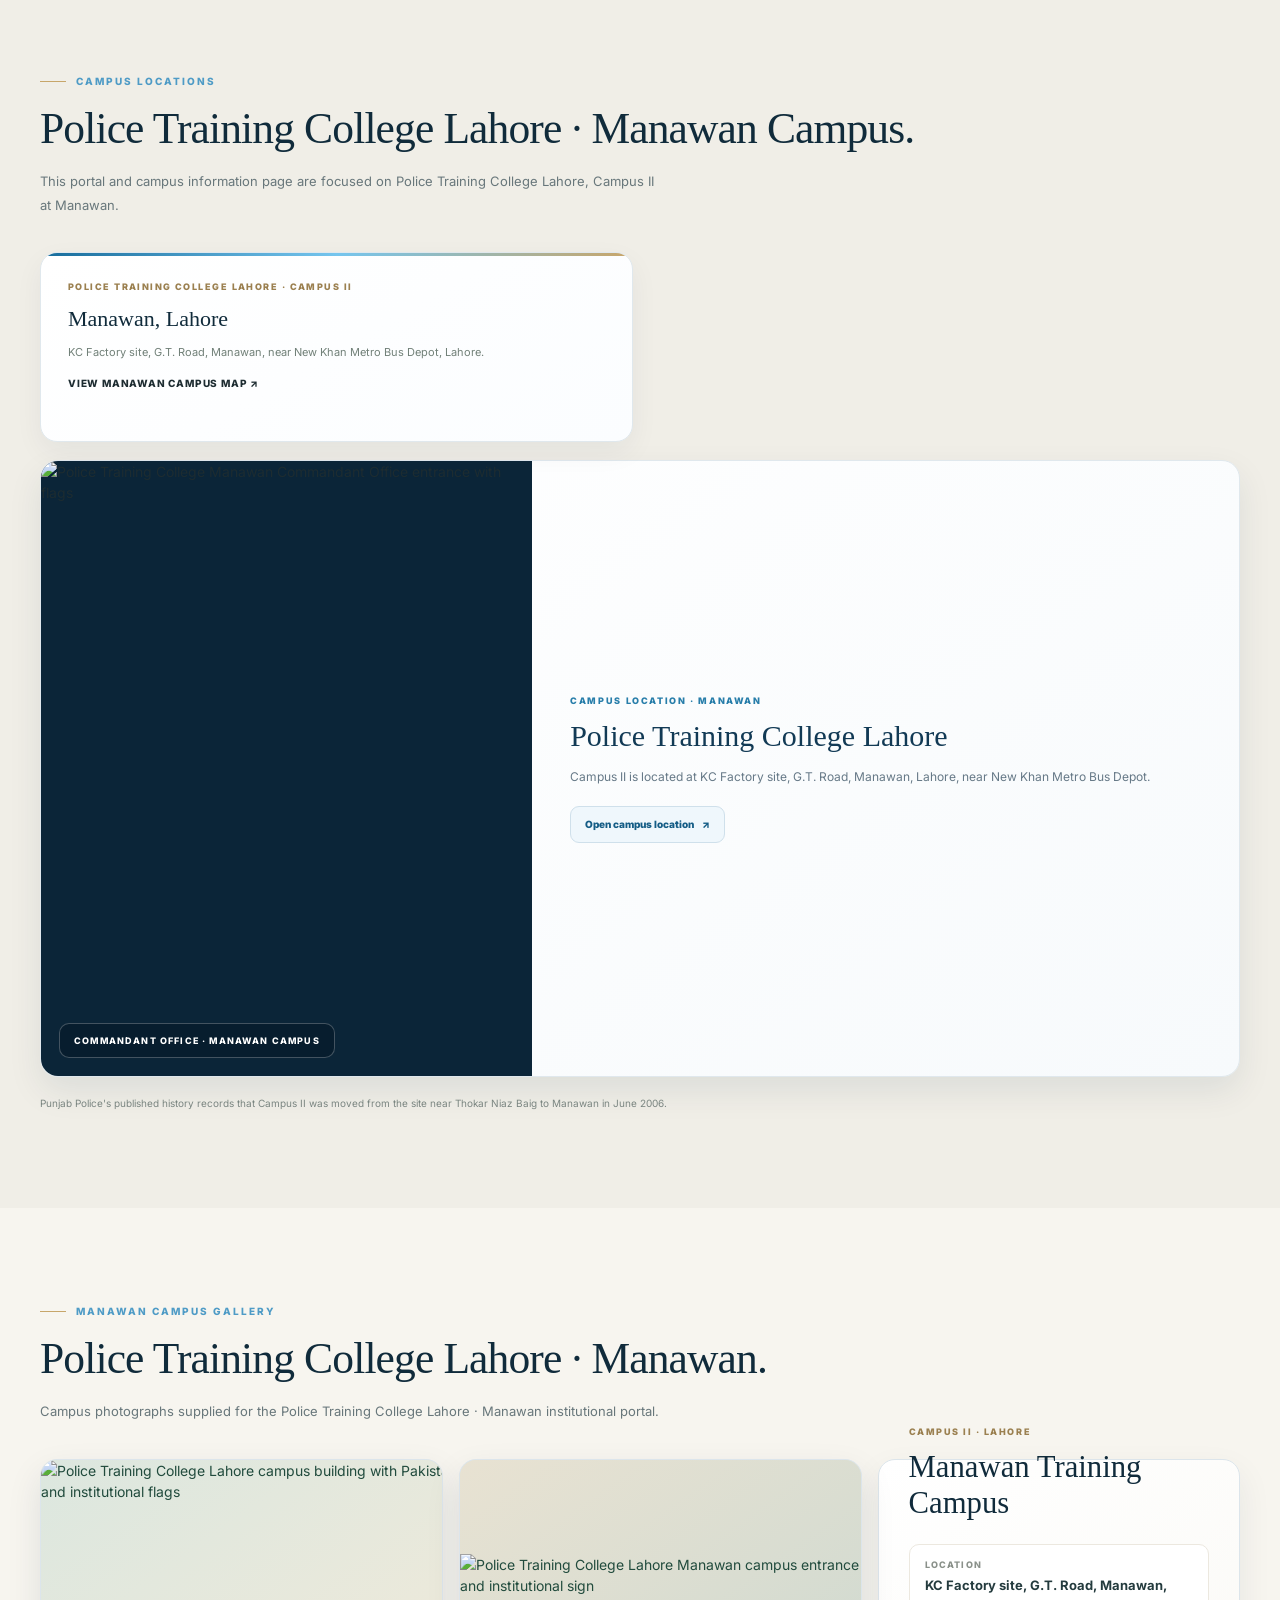
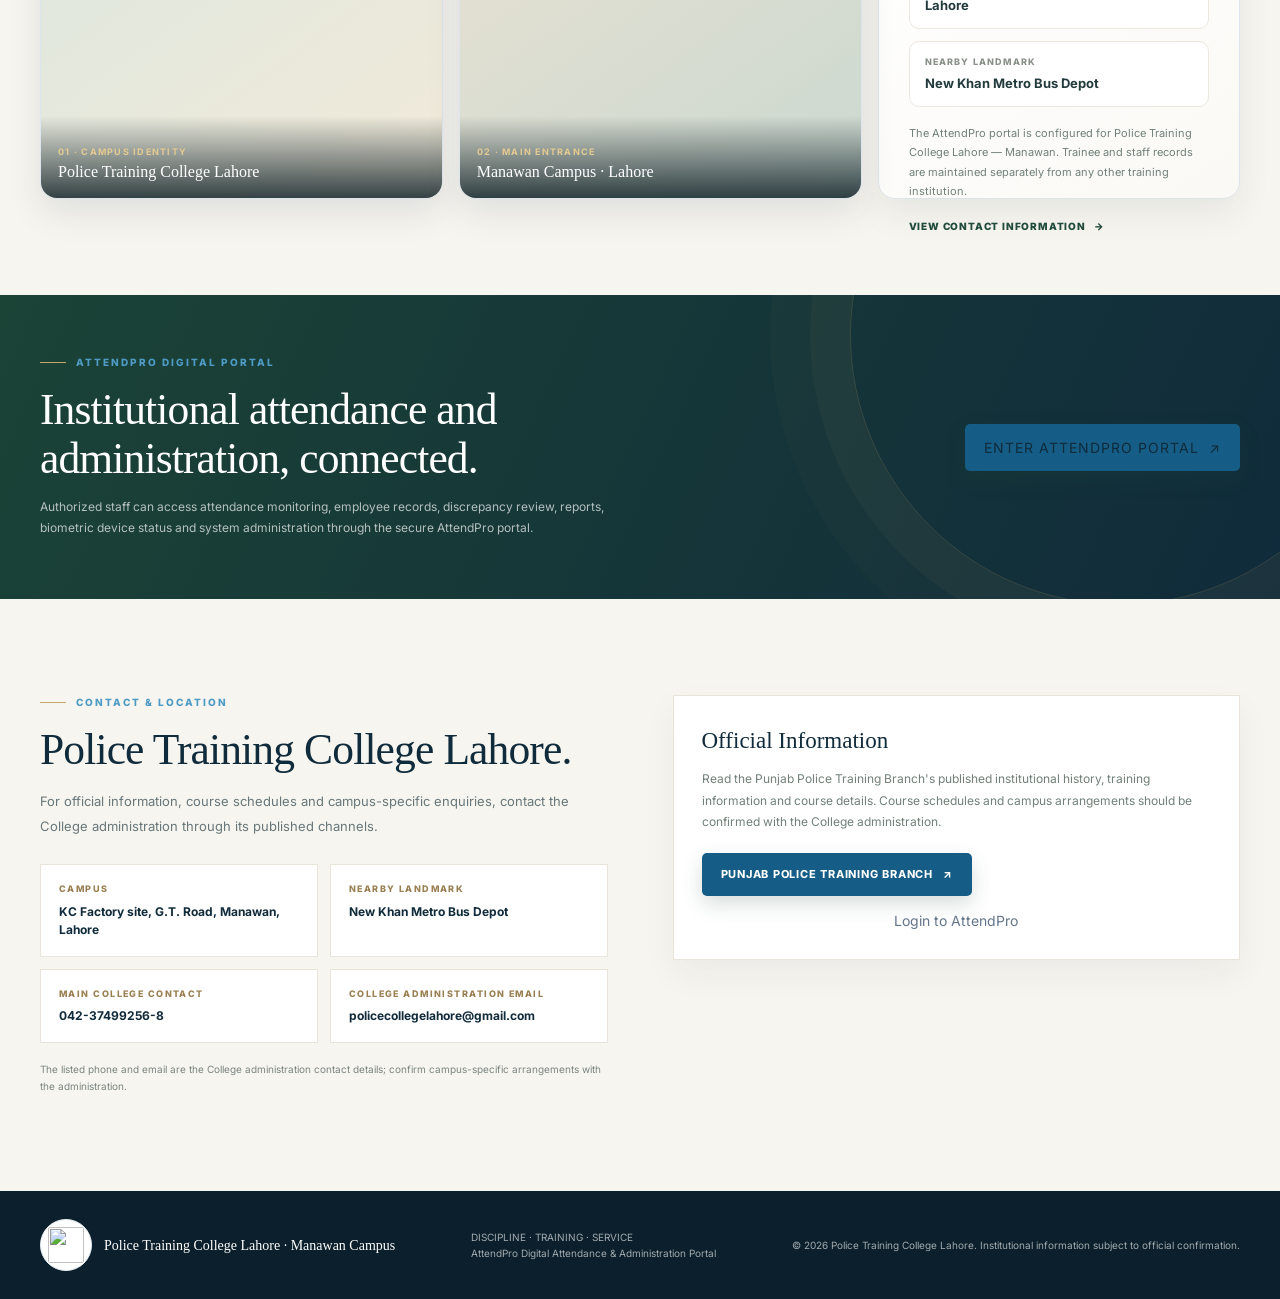
==== commit 5c835a62: "Fix PTC Manawan login and dashboard UI" ====
--- a/static/index.html
+++ b/static/index.html
@@ -3,7 +3,7 @@
 <head>
 <meta charset="UTF-8">
 <meta name="viewport" content="width=device-width,initial-scale=1">
-<meta name="attendpro-build" content="2026-11-24-ptc-manawan-ui-refresh-v4">
+<meta name="attendpro-build" content="2026-11-24-ptc-manawan-ui-refresh-v5">
 <meta name="description" content="Police Training College Lahore, Manawan Campus — institutional information and the secure AttendPro trainee and staff management portal.">
 <meta name="theme-color" content="#102b3b">
 <meta property="og:title" content="Police Training College Lahore · Manawan Campus | AttendPro">
@@ -1252,6 +1252,91 @@
   }
 }
 
+
+
+/* ── PTC MANAWAN UI FIX PACK v5 ─────────────────────────────────────────── */
+/* The topbar crest was inheriting width:100% from a shared image rule. */
+.tb-brand{height:38px;max-width:min(420px,34vw);overflow:hidden;flex:0 1 auto}
+.tb-brand img{
+  display:block!important;
+  width:38px!important;height:38px!important;
+  min-width:38px!important;max-width:38px!important;
+  min-height:38px!important;max-height:38px!important;
+  flex:0 0 38px!important;object-fit:contain!important;
+}
+.tb-brand span{min-width:0;overflow:hidden;text-overflow:ellipsis}
+
+/* Hero photo: edge-to-edge crop, no ivory letterbox/frame. */
+#apPublicLanding .aplp-campus-art{
+  height:auto!important;aspect-ratio:1.55/1!important;padding:0!important;
+  border:1px solid rgba(255,255,255,.34)!important;border-radius:18px!important;
+  background:#0b2538!important;overflow:hidden!important;
+  box-shadow:0 24px 58px rgba(0,0,0,.28)!important;
+}
+#apPublicLanding .aplp-campus-art picture{display:block!important;width:100%!important;height:100%!important}
+#apPublicLanding .aplp-campus-art img{
+  display:block!important;width:100%!important;height:100%!important;
+  object-fit:cover!important;object-position:center 50%!important;
+  border:0!important;border-radius:17px!important;background:transparent!important;
+}
+
+/* Login card uses the same full-frame campus image, with a larger presentation. */
+#loginOverlay .ptc-login-photo-card{
+  width:100%;max-width:620px;height:auto!important;aspect-ratio:1.55/1;
+  margin-top:24px;border:1px solid rgba(255,255,255,.3);border-radius:18px;
+  background:#0b2538;box-shadow:0 20px 44px rgba(0,0,0,.3);
+}
+#loginOverlay .ptc-login-photo-card img{
+  width:100%!important;height:100%!important;object-fit:cover!important;
+  object-position:center 50%!important;border-radius:17px;
+}
+
+/* The new user-supplied Commandant Office photo is intentionally portrait. */
+#apPublicLanding .aplp-location-building{
+  grid-template-columns:minmax(300px,.82fr) minmax(320px,1.18fr);
+  align-items:stretch;
+}
+#apPublicLanding .aplp-location-building-visual{
+  min-height:520px;background:#0b2538;
+}
+#apPublicLanding .aplp-location-building-visual picture{
+  display:block;width:100%;height:100%;
+}
+#apPublicLanding .aplp-location-building-visual img{
+  display:block;width:100%;height:100%;min-height:520px;
+  object-fit:cover;object-position:center 50%;
+}
+#apPublicLanding .aplp-location-building-visual figcaption{
+  left:18px;bottom:18px;padding:10px 14px;
+  border:1px solid rgba(255,255,255,.24);border-radius:10px;
+  background:rgba(7,29,45,.88);font-size:9px;letter-spacing:.13em;
+}
+
+/* One sidebar category at a time; clear open/pressed card feedback. */
+.sb-nav-group{transition:border-color .18s,background .18s,box-shadow .18s}
+.sb-nav-group.is-open{border-color:rgba(117,189,233,.22);box-shadow:0 8px 20px rgba(0,0,0,.10)}
+.sb-section-toggle{cursor:pointer}
+.sb-section-toggle:active{transform:translateY(1px) scale(.99)}
+.card[onclick],.kpi-card[onclick],.device-mini-card[onclick],.role-card[onclick],
+.aplp-value-card[onclick],.aplp-training-card[onclick],.aplp-campus-card[onclick]{cursor:pointer}
+.card[onclick]:active,.kpi-card[onclick]:active,.device-mini-card[onclick]:active,.role-card[onclick]:active{
+  transform:translateY(1px) scale(.99);box-shadow:0 5px 14px rgba(15,23,42,.12);
+}
+
+@media(max-width:780px){
+  #apPublicLanding .aplp-campus-art{aspect-ratio:1.45/1!important}
+  #loginOverlay .ptc-login-photo-card{height:205px!important;aspect-ratio:auto!important}
+  #apPublicLanding .aplp-location-building{grid-template-columns:1fr}
+  #apPublicLanding .aplp-location-building-visual{min-height:480px;height:480px}
+  #apPublicLanding .aplp-location-building-visual img{min-height:480px}
+  .tb-brand{max-width:220px}
+}
+@media(max-width:520px){
+  #apPublicLanding .aplp-campus-art{aspect-ratio:1.35/1!important}
+  #apPublicLanding .aplp-location-building-visual{min-height:420px;height:420px}
+  #apPublicLanding .aplp-location-building-visual img{min-height:420px}
+}
+
 </style>
 
 <link rel="preload" as="image" href="/assets/ptc-manawan-flags-campus.webp" type="image/webp">
@@ -1298,10 +1383,10 @@
         <div class="aplp-hero-visual">
           <div class="aplp-campus-art">
             <picture>
-              <source srcset="/assets/ptc-manawan-flags-campus.webp" type="image/webp">
-              <img src="/assets/ptc-manawan-flags-campus.webp"
+              <source srcset="/assets/ptc-manawan-flags-card.webp" type="image/webp">
+              <img src="/assets/ptc-manawan-flags-card.webp"
                 alt="Police Training College Lahore campus entrance with Pakistan and institutional flags."
-                width="511" height="391" fetchpriority="high" decoding="async">
+                width="511" height="330" fetchpriority="high" decoding="async">
             </picture>
           </div>
           <div class="aplp-photo-label"><small>Campus II · Manawan Lahore</small><strong>Discipline · Training · Service</strong></div>
@@ -1409,10 +1494,10 @@
         <div class="aplp-location-building" aria-label="Manawan campus building reference image">
           <figure class="aplp-location-building-visual">
             <picture>
-              <source srcset="/assets/ptc-manawan-location-building.webp" type="image/webp">
-              <img src="/assets/ptc-manawan-location-building.jpg" alt="Architectural building reference rendering supplied for the Manawan campus location section" loading="lazy" decoding="async" width="925" height="570">
+              <source srcset="/assets/ptc-manawan-commandant-office.webp" type="image/webp">
+              <img src="/assets/ptc-manawan-commandant-office.jpg" alt="Police Training College Manawan Commandant Office entrance with flags" loading="lazy" decoding="async" width="415" height="520">
             </picture>
-            <figcaption>Campus Building · Reference View</figcaption>
+            <figcaption>Commandant Office · Manawan Campus</figcaption>
           </figure>
           <div class="aplp-location-building-copy">
             <span class="aplp-location-building-kicker">Campus Location · Manawan</span>
@@ -2304,7 +2389,7 @@
         <h1>PTC <em>Manawan</em></h1>
         <p class="ptc-login-brand-copy">Biometric Attendance &amp; Trainee Management System</p>
         <div class="ptc-login-photo-card">
-          <img src="/assets/ptc-manawan-flags-campus.webp" alt="Police Training College Lahore campus with Pakistan and institutional flags" width="511" height="391">
+          <img src="/assets/ptc-manawan-flags-card.webp" alt="Police Training College Lahore campus entrance with Pakistan and institutional flags" width="511" height="330">
           <div class="ptc-login-photo-caption">
             <span>Campus II · Manawan, Lahore</span>
             <strong>Discipline · Training · Service</strong>
@@ -2336,7 +2421,7 @@
       <div class="ptc-login-authorized"><span class="ptc-login-shield">✓</span><span><strong>Authorized users only</strong><small>Access is monitored and role-controlled.</small></span></div>
       <div class="ptc-login-form-footer">
         <button class="aplp-login-back" type="button" onclick="returnToPublicLanding()">← Back to institution website</button>
-        <a href="https://ptclahore.co/" target="_blank" rel="noopener noreferrer">https://ptclahore.co ↗</a>
+        <a href="/" aria-label="Return to the institution website">Institution Website ↗</a>
       </div>
     </form>
   </div>
@@ -3319,6 +3404,9 @@
   const sn=document.getElementById('sidebarUserName'),sr=document.getElementById('sidebarUserRole'),av=document.getElementById('userAvatar');
   if(sn)sn.textContent=name;if(sr)sr.textContent=roleName;if(av)av.textContent=name.split(/\s+/).map(x=>x[0]).join('').slice(0,2).toUpperCase();
 }
+// Backward-compatible name used by the PTS trainee/leave record renderers.
+// Keep both names so existing modules continue to apply the same role rules.
+function applyRolePermissions(){ return applyPermissions(); }
 let cloudMode = false;
 let originalReportRows = [];
 async function initAuth() {
@@ -4838,13 +4926,8 @@
   if(!nav||nav.dataset.ptcGrouped==='1')return;
   nav.dataset.ptcGrouped='1';
 
-  const records=nav.querySelector('[data-screen="records"]');
-  if(records&&!Array.from(nav.querySelectorAll('.sb-section')).some(x=>x.textContent.trim()==='Attendance & Leave')){
-    const heading=document.createElement('div');
-    heading.className='sb-section';
-    heading.textContent='Attendance & Leave';
-    nav.insertBefore(heading,records);
-  }
+  // Keep the original category structure. Leave & Permissions already contains
+  // trainee/staff leave, OSD and duty-rest links; do not inject a duplicate group.
 
   const iconPaths={
     dashboard:'<rect x="3" y="3" width="7" height="7" rx="1"/><rect x="14" y="3" width="7" height="7" rx="1"/><rect x="3" y="14" width="7" height="7" rx="1"/><rect x="14" y="14" width="7" height="7" rx="1"/>',
@@ -4924,8 +5007,9 @@
       const thisGroup=group;
       const thisToggle=toggle;
       toggle.addEventListener('click',()=>{
-        thisGroup.classList.toggle('is-open');
-        thisToggle.setAttribute('aria-expanded',String(thisGroup.classList.contains('is-open')));
+        const shouldOpen=!thisGroup.classList.contains('is-open');
+        nav.querySelectorAll('.sb-nav-group').forEach(other=>setOpen(other,false));
+        if(shouldOpen)setOpen(thisGroup,true);
         persistOpenGroups();
       });
       group.append(toggle,items);
@@ -4954,9 +5038,10 @@
   try{saved=JSON.parse(localStorage.getItem('attendpro-open-nav-groups')||'[]');if(!Array.isArray(saved))saved=[];}catch(_){}
   const active=nav.querySelector('.nav-item.active')||nav.querySelector('[data-screen="dashboard"]');
   const activeGroup=active&&active.closest('.sb-nav-group');
-  if(!saved.length)saved=['main'];
-  if(activeGroup&&!saved.includes(activeGroup.dataset.group))saved.push(activeGroup.dataset.group);
-  nav.querySelectorAll('.sb-nav-group').forEach(g=>setOpen(g,saved.includes(g.dataset.group)));
+  const savedGroup=saved.length?Array.from(nav.querySelectorAll('.sb-nav-group')).find(g=>g.dataset.group===String(saved[saved.length-1])):null;
+  const initialGroup=activeGroup||savedGroup||nav.querySelector('.sb-nav-group[data-group="main"]');
+  nav.querySelectorAll('.sb-nav-group').forEach(g=>setOpen(g,g===initialGroup));
+  persistOpenGroups();
 
   const deviceList=nav.querySelector('#deviceNavList');
   if(deviceList){
@@ -4966,14 +5051,14 @@
     const item=event.target.closest('.nav-item');
     if(!item)return;
     const parent=item.closest('.sb-nav-group');
-    if(parent){setOpen(parent,true);persistOpenGroups();}
+    if(parent){nav.querySelectorAll('.sb-nav-group').forEach(other=>setOpen(other,other===parent));persistOpenGroups();}
     if(window.innerWidth<=700)document.body.classList.remove('sidebar-open');
   });
   new MutationObserver(records=>{
     records.forEach(record=>{
       if(record.type==='attributes'&&record.target.classList.contains('nav-item')&&record.target.classList.contains('active')){
         const parent=record.target.closest('.sb-nav-group');
-        if(parent){setOpen(parent,true);persistOpenGroups();}
+        if(parent){nav.querySelectorAll('.sb-nav-group').forEach(other=>setOpen(other,other===parent));persistOpenGroups();}
       }
     });
   }).observe(nav,{subtree:true,attributes:true,attributeFilter:['class']});
